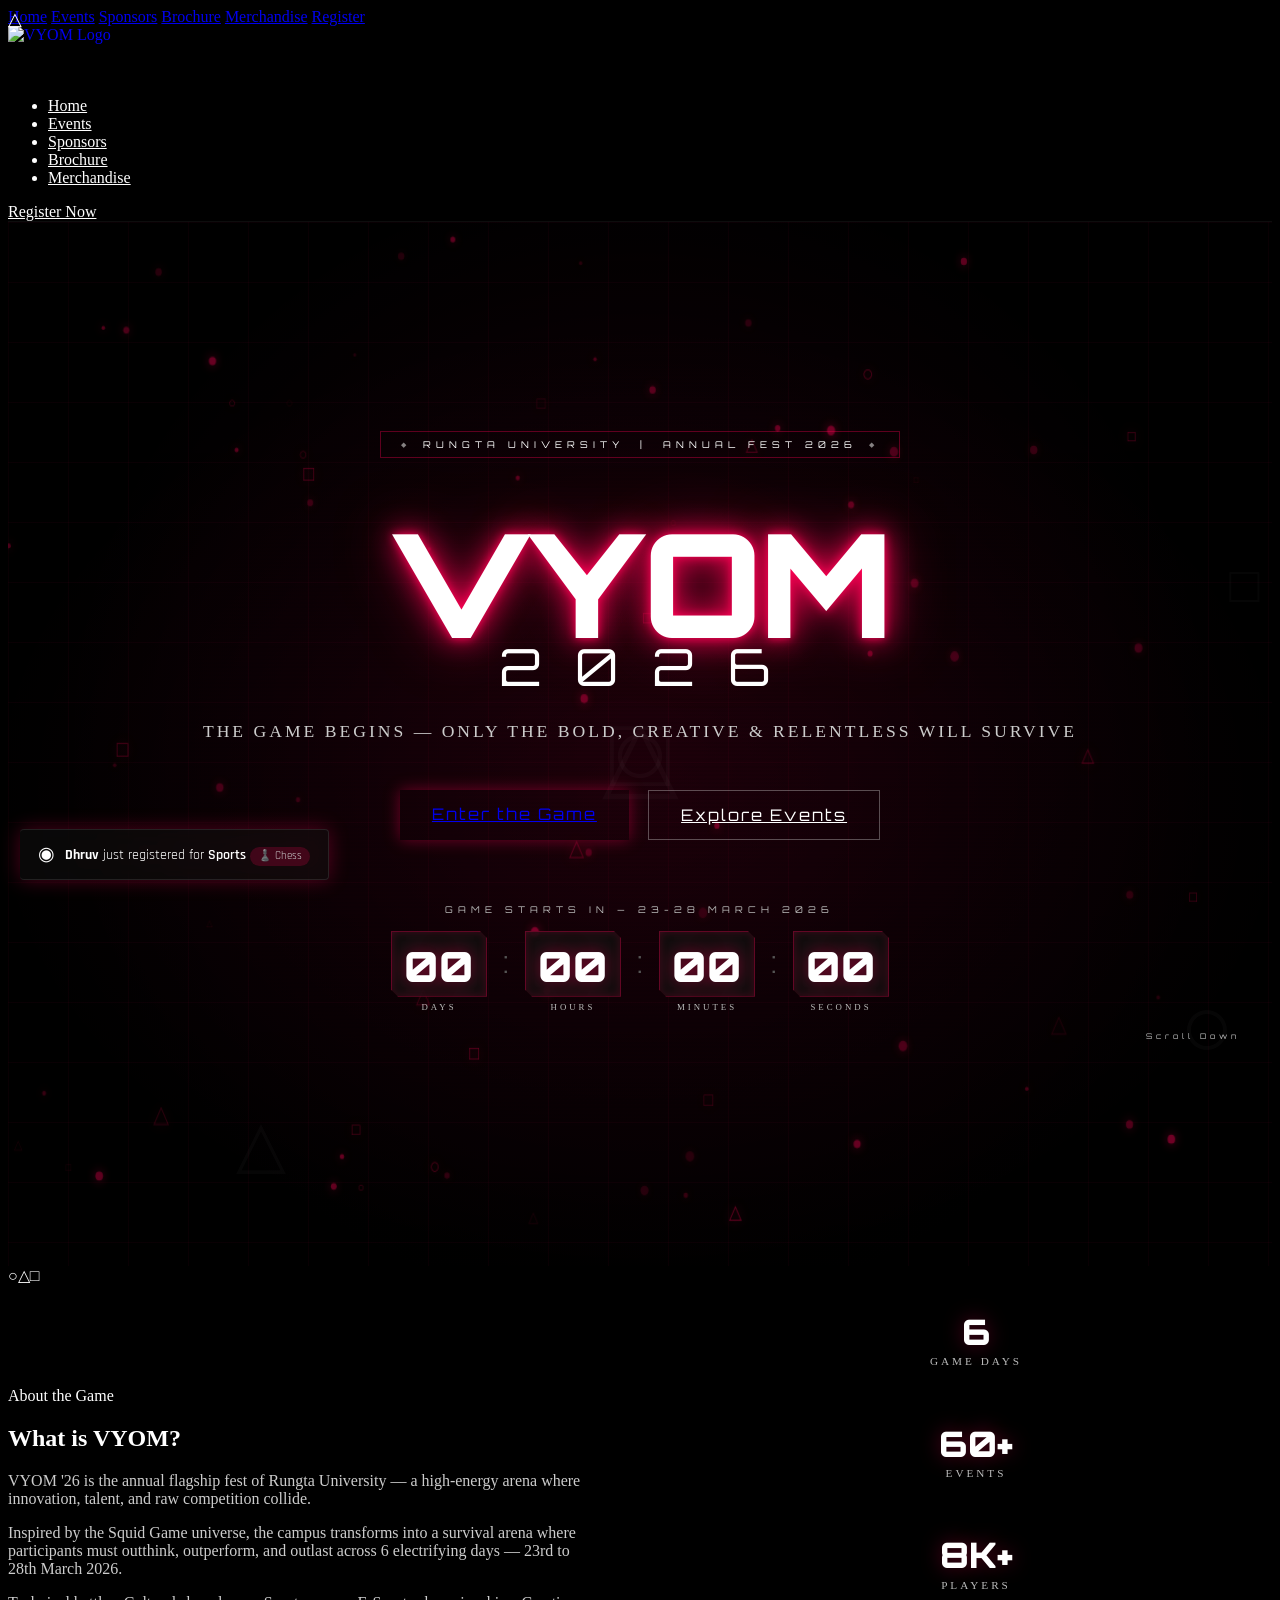
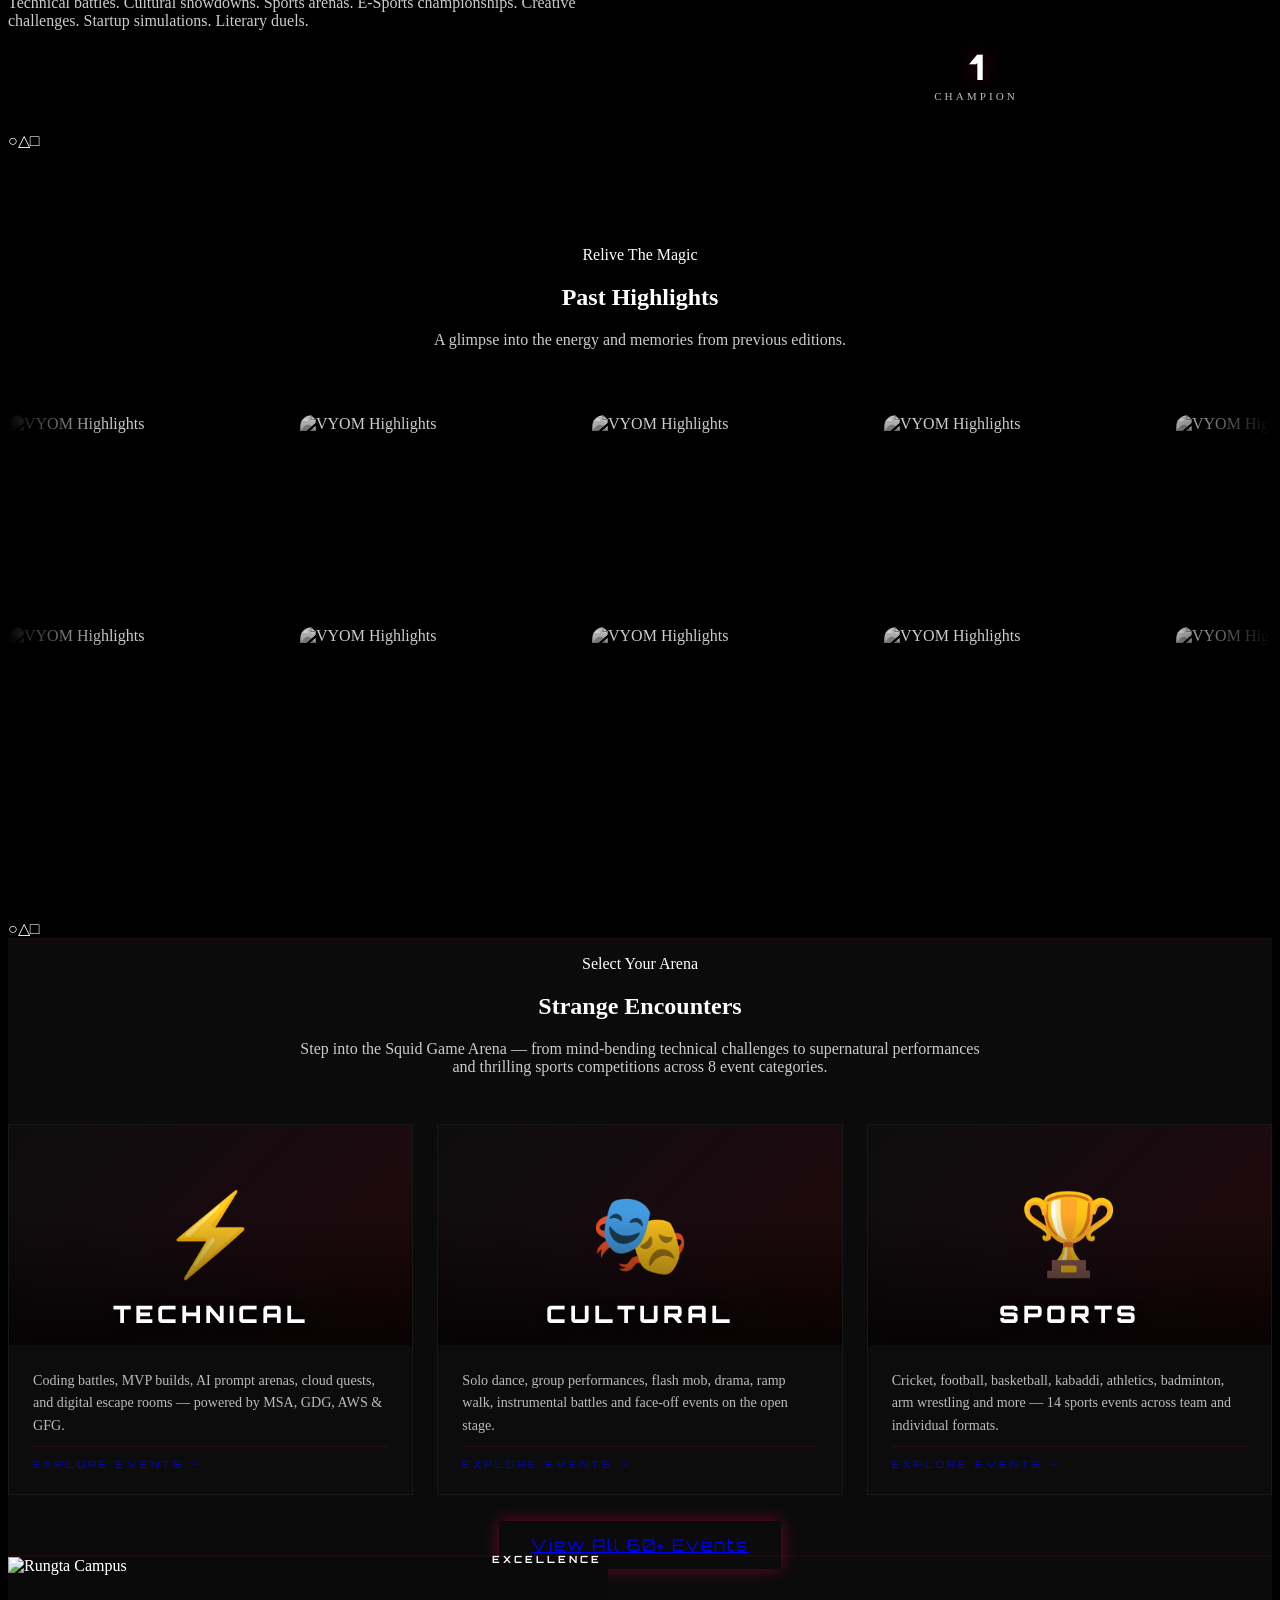
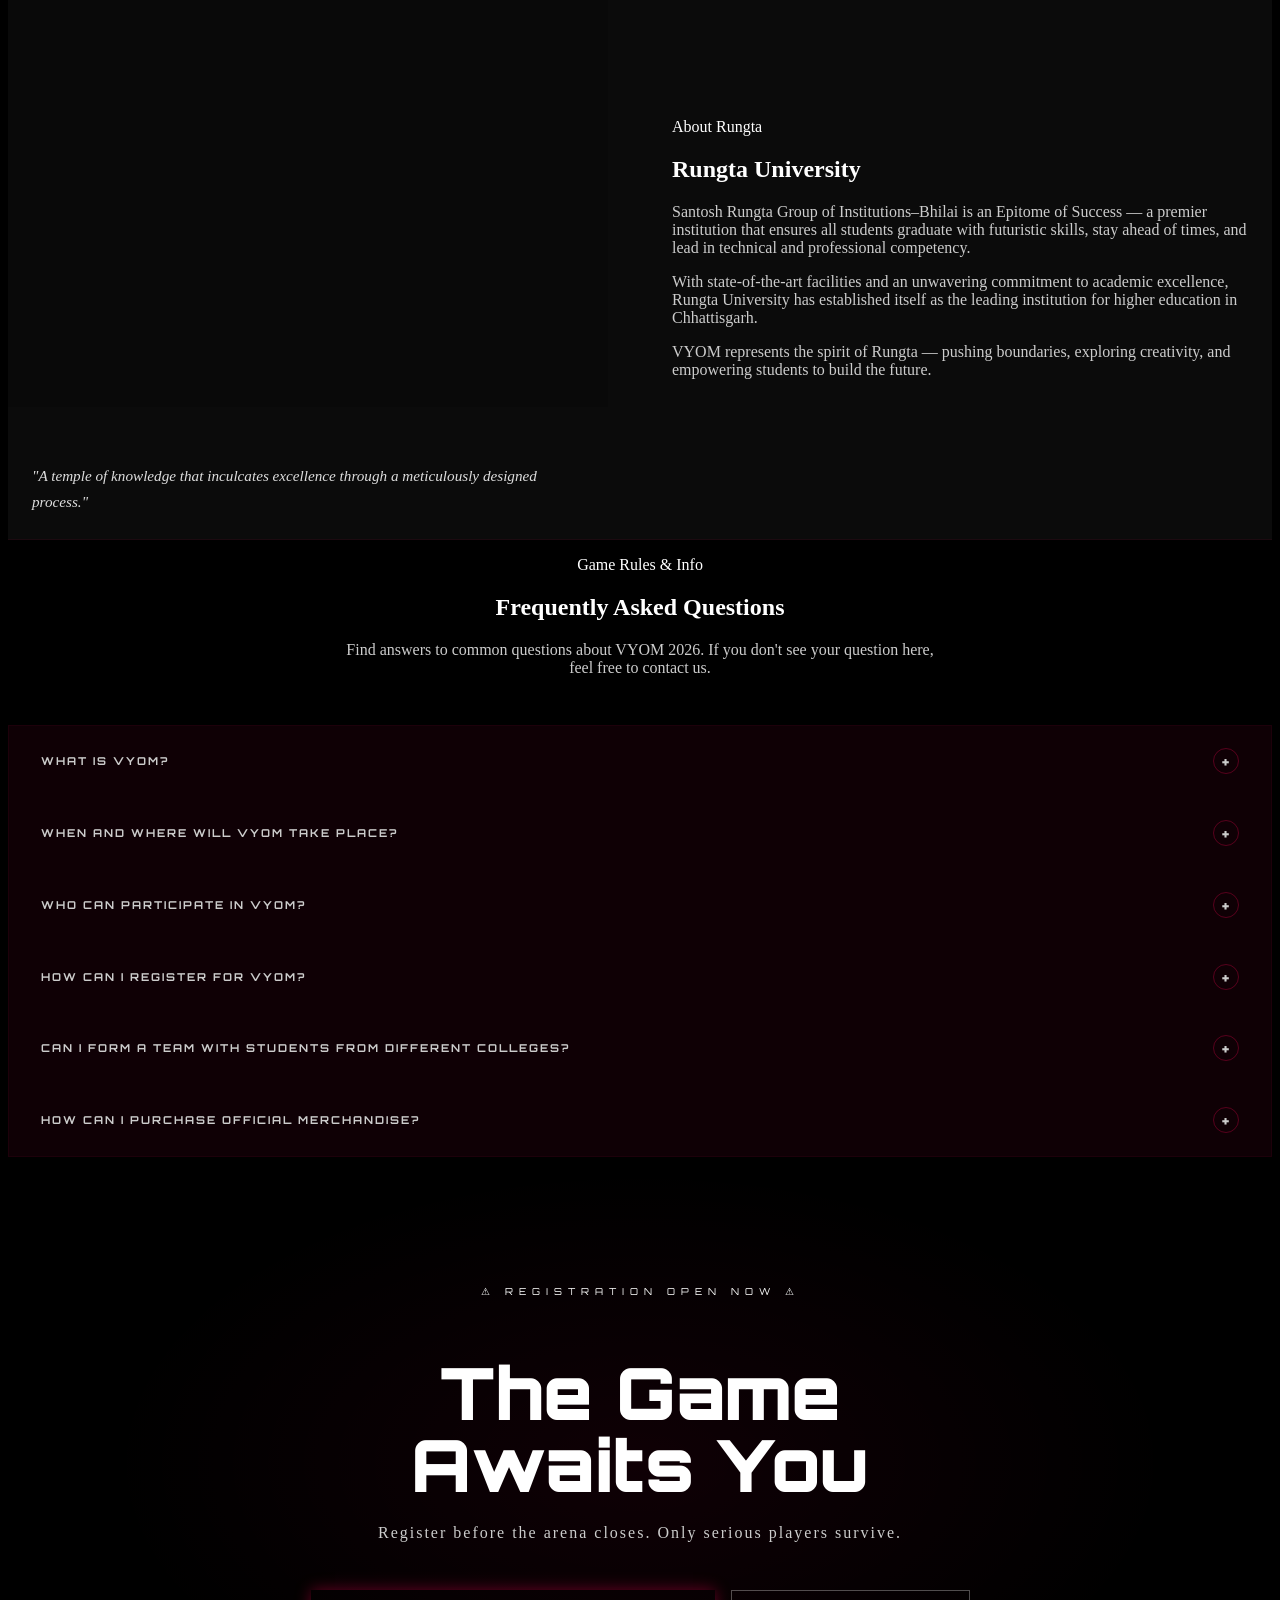
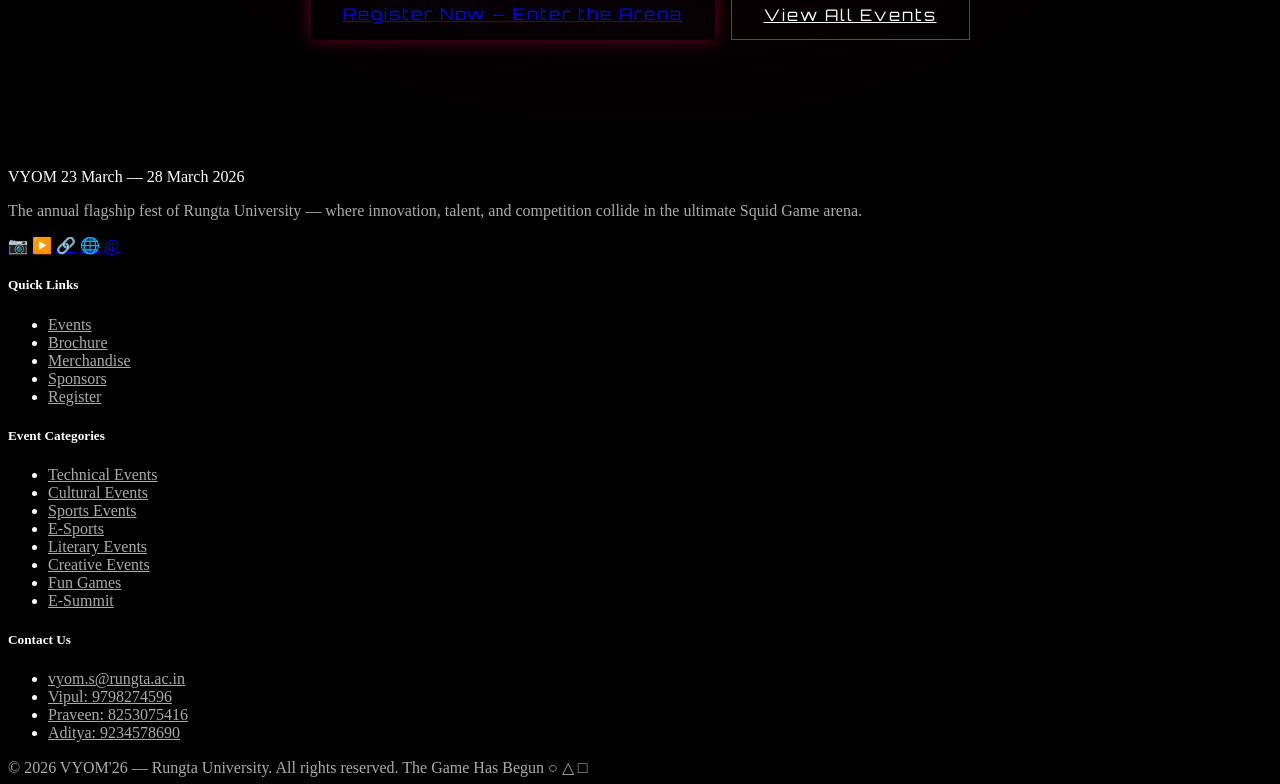
==== index.html @ a41220c7 "Create index.html" ====
<!DOCTYPE html>
<html lang="en">
<head>
<meta charset="UTF-8">
<meta name="viewport" content="width=device-width, initial-scale=1.0">
<title>VYOM 2026 — The Game Begins | Rungta University</title>
<link rel="icon" type="image/png" href="https://i.ibb.co/TD3bmT7h/Untitled-design.png">
<link rel="preconnect" href="https://fonts.googleapis.com">
<link href="https://fonts.googleapis.com/css2?family=Orbitron:wght@400;700;900&family=Rajdhani:wght@400;500;600;700&display=swap" rel="stylesheet">
<link rel="stylesheet" href="shared.css">
<style>
#preloader{position:fixed;top:0;left:0;width:100%;height:100%;background:#000;display:flex;align-items:center;justify-content:center;z-index:10000;transition:opacity 0.8s ease,visibility 0.8s ease;}
#preloader.hidden{opacity:0;visibility:hidden;}
.preloader-content{text-align:center;animation:preloaderPulse 2s ease-in-out infinite;}
.preloader-logo{max-width:300px;width:80%;height:auto;filter:drop-shadow(0 0 20px rgba(255,0,85,0.5));}
@keyframes preloaderPulse{0%,100%{transform:scale(1);opacity:0.9;}50%{transform:scale(1.05);opacity:1;}}

#hero{min-height:100vh;display:flex;flex-direction:column;align-items:center;justify-content:center;text-align:center;position:relative;overflow:hidden;padding:5rem 2rem 4rem;background-image:url('https://i.ibb.co/HLYb90TH/Untitled-design-12.jpg');background-size:cover;background-position:center;background-repeat:no-repeat;}
#hero::before{content:'';position:absolute;inset:0;background:linear-gradient(to bottom,rgba(0,0,0,0.4),rgba(0,0,0,0.85)),radial-gradient(circle at center,rgba(255,0,85,0.15),transparent 70%);z-index:0;}
#hero > *:not(.h-grid):not(.h-radial):not(.h-scan):not(.h-sym){position:relative;z-index:2;}
.h-grid,.h-radial,.h-scan,.h-sym{z-index:1;}
.h-grid{position:absolute;inset:0;background-image:linear-gradient(rgba(255,0,85,0.04) 1px,transparent 1px),linear-gradient(90deg,rgba(255,0,85,0.04) 1px,transparent 1px);background-size:60px 60px;}
.h-radial{position:absolute;inset:0;background:radial-gradient(ellipse 80% 70% at 50% 55%,rgba(255,0,85,0.07) 0%,transparent 65%);}
.h-scan{position:absolute;inset:0;background:repeating-linear-gradient(0deg,transparent,transparent 2px,rgba(0,0,0,0.07) 2px,rgba(0,0,0,0.07) 4px);pointer-events:none;}
.h-sym{position:absolute;font-size:100px;color:var(--pink);opacity:0.025;animation:floatS 10s ease-in-out infinite;}
.h-sym:nth-child(1){top:8%;left:3%;font-size:80px;animation-delay:0s}
.h-sym:nth-child(2){top:14%;right:5%;animation-delay:2s}
.h-sym:nth-child(3){top:50%;left:1%;font-size:55px;animation-delay:5s}
.h-sym:nth-child(4){bottom:18%;right:3%;font-size:90px;animation-delay:1.5s}
.h-sym:nth-child(5){bottom:8%;left:18%;font-size:65px;animation-delay:3.5s}
.h-sym:nth-child(6){top:32%;right:1%;font-size:50px;animation-delay:7s}
@keyframes floatS{0%,100%{transform:translateY(0) rotate(0deg)}33%{transform:translateY(-14px) rotate(3deg)}66%{transform:translateY(7px) rotate(-2deg)}}
.hero-content{position:relative;z-index:2;max-width:960px;}
.h-badge{display:inline-flex;align-items:center;gap:12px;border:1px solid rgba(255,0,85,0.35);color:var(--pink);font-family:'Orbitron',monospace;font-size:0.58rem;letter-spacing:5px;padding:7px 20px;margin-bottom:2.5rem;text-transform:uppercase;opacity:0;animation:fadeUp 0.7s 0.5s forwards;}
.h-badge::before,.h-badge::after{content:'◆';font-size:0.45rem;opacity:0.5}
.h-title{font-family:'Orbitron',monospace;line-height:0.9;margin-bottom:1rem;opacity:0;animation:fadeUp 0.7s 0.8s forwards;}
.h-title .t1{text-shadow:0 0 10px #ff0055,0 0 30px #ff0055,0 0 60px rgba(255,0,85,0.5);animation:glitch 6s infinite;}
@keyframes glitch{0%,100%{transform:translate(0)}20%{transform:translate(-2px,2px)}40%{transform:translate(2px,-2px)}60%{transform:translate(-1px,1px)}80%{transform:translate(1px,-1px)}}
.h-title .t1{display:block;font-size:clamp(4rem,13vw,9rem);font-weight:900;color:#fff;letter-spacing:-2px;}
.h-title .t2{display:block;font-size:clamp(1.5rem,4.5vw,3.2rem);font-weight:400;color:var(--pink);letter-spacing:10px;margin-top:-0.3rem;}
.h-sub{font-size:clamp(0.85rem,2vw,1.1rem);color:#ccc;letter-spacing:3px;text-transform:uppercase;margin:2rem 0 3rem;opacity:0;animation:fadeUp 0.7s 1.1s forwards;}
.h-btns{display:flex;gap:1.2rem;justify-content:center;flex-wrap:wrap;margin-bottom:4rem;opacity:0;animation:fadeUp 0.7s 1.4s forwards;}
@keyframes fadeUp{from{opacity:0;transform:translateY(28px)}to{opacity:1;transform:translateY(0)}}
.cd-wrap{opacity:0;animation:fadeUp 0.7s 1.7s forwards;}
.cd-label{font-family:'Orbitron',monospace;font-size:0.58rem;color:#aaa;letter-spacing:5px;text-transform:uppercase;margin-bottom:1rem;}
.countdown{display:flex;gap:1rem;justify-content:center;align-items:center;flex-wrap:wrap;}
.cd-unit{text-align:center;min-width:80px;}
.cd-box{background:rgba(15,15,15,0.9);border:1px solid rgba(255,0,85,0.35);box-shadow:inset 0 0 10px rgba(255,0,85,0.2),0 0 18px rgba(255,0,85,0.2);padding:14px 12px 8px;clip-path:polygon(0 0,calc(100% - 7px) 0,100% 7px,100% 100%,7px 100%,0 calc(100% - 7px));}
.cd-n{font-family:'Orbitron',monospace;font-size:2.6rem;font-weight:900;color:var(--pink);line-height:1;text-shadow:0 0 20px rgba(255,0,85,0.5);}
.cd-l{font-size:0.55rem;color:#aaa;letter-spacing:3px;text-transform:uppercase;margin-top:5px;display:block;}
.cd-sep{font-family:'Orbitron',monospace;font-size:1.8rem;color:#555;margin-bottom:18px;}
.hero-scroll{position:absolute;bottom:2rem;left:50%;transform:translateX(-50%);display:flex;flex-direction:column;align-items:center;gap:6px;opacity:0;animation:fadeIn 1s 2.2s forwards;z-index:2;}
.scroll-bar{width:2px;height:45px;background:linear-gradient(to bottom,var(--pink),transparent);animation:scrollMove 2s infinite;}
@keyframes scrollMove{0%{transform:translateY(0);opacity:0.3}50%{transform:translateY(10px);opacity:1}100%{transform:translateY(0);opacity:0.3}}
.scroll-txt{font-family:'Orbitron',monospace;font-size:0.48rem;color:#aaa;letter-spacing:4px;}
@keyframes fadeIn{from{opacity:0}to{opacity:1}}

.about-grid{display:grid;grid-template-columns:1fr 1fr;gap:5rem;align-items:center;}
@media(max-width:768px){.about-grid{grid-template-columns:1fr;gap:2.5rem;}}
.about-stats-col{display:flex;flex-direction:column;gap:1px;background:var(--border);border:1px solid var(--border);}
.stat-box{background:var(--card);padding:1.8rem;text-align:center;transition:background 0.3s;}
.stat-box:hover{background:var(--card2);}
.stat-n{font-family:'Orbitron',monospace;font-size:2.2rem;font-weight:900;color:var(--pink);text-shadow:0 0 20px rgba(255,0,85,0.35);display:block;line-height:1;}
.stat-l{font-size:0.7rem;color:#aaa;letter-spacing:3px;text-transform:uppercase;margin-top:6px;display:block;}

.highlights-section{padding:80px 0;overflow:hidden;}
.highlights-header{text-align:center;padding:0 5% 50px;}
.highlights-header .sec-eye{justify-content:center;}
.ph-track-wrap{width:100%;overflow:hidden;position:relative;margin-bottom:12px;}
.ph-track-wrap::before,.ph-track-wrap::after{content:'';position:absolute;top:0;bottom:0;width:100px;z-index:2;pointer-events:none;}
.ph-track-wrap::before{left:0;background:linear-gradient(to right,#000,transparent);}
.ph-track-wrap::after{right:0;background:linear-gradient(to left,#000,transparent);}
.ph-track{display:flex;gap:12px;width:max-content;}
.ph-track.row1{animation:phScrollLeft 180s linear infinite;}
.ph-track.row2{animation:phScrollRight 200s linear infinite;}
.ph-track-wrap:hover .ph-track{animation-play-state:paused;}
@keyframes phScrollLeft{0%{transform:translateX(0)}100%{transform:translateX(-50%)}}
@keyframes phScrollRight{0%{transform:translateX(-50%)}100%{transform:translateX(0)}}
.ph-item{flex-shrink:0;width:280px;height:200px;overflow:hidden;position:relative;border-radius:12px;}
.ph-item img{width:100%;height:100%;object-fit:cover;display:block;filter:grayscale(100%) brightness(0.8);transition:filter 0.5s ease,transform 0.5s ease;}
.ph-item:hover img{filter:grayscale(0%) brightness(1.05) saturate(1.2);transform:scale(1.04);}
.ph-item::after{content:'';position:absolute;inset:0;border:2px solid transparent;border-radius:12px;transition:border-color 0.4s;pointer-events:none;}
.ph-item:hover::after{border-color:rgba(255,0,85,0.6);}
@media(max-width:768px){.ph-item{width:200px;height:145px;}}

.events-bg{background:#0b0b0b;border-top:1px solid rgba(255,0,85,0.07);border-bottom:1px solid rgba(255,0,85,0.07);}

.rungta-grid{display:grid;grid-template-columns:1fr 1fr;gap:4rem;align-items:center;}
.rungta-img-wrap{position:relative;}
.rungta-img{width:100%;aspect-ratio:4/3;object-fit:cover;border:1px solid var(--border);display:block;filter:grayscale(20%) contrast(1.1);transition:transform 0.3s ease,box-shadow 0.3s ease,filter 0.3s ease;}
.rungta-img:hover{transform:scale(1.02);box-shadow:0 0 25px rgba(255,0,85,0.6);filter:brightness(1.1) grayscale(0%) contrast(1.2);}
.rungta-badge{position:absolute;top:-12px;right:-12px;background:var(--pink);color:#fff;font-family:'Orbitron',monospace;font-size:0.62rem;font-weight:700;letter-spacing:3px;padding:8px 18px;text-transform:uppercase;}
.rungta-quote{background:var(--card);border-left:3px solid var(--pink);padding:1.5rem;margin-top:2rem;font-size:0.95rem;color:#ccc;line-height:1.7;font-style:italic;}

.faq-list{display:flex;flex-direction:column;gap:1px;background:rgba(255,0,85,0.06);border:1px solid rgba(255,0,85,0.06);margin-top:3rem;}
.faq-item{background:var(--card);}
.faq-q{display:flex;align-items:center;justify-content:space-between;padding:1.4rem 2rem;cursor:pointer;transition:background 0.2s;font-family:'Orbitron',monospace;font-size:0.68rem;font-weight:700;color:#ccc;letter-spacing:2px;text-transform:uppercase;gap:1rem;}
.faq-q:hover,.faq-q.open{background:var(--card2);color:#fff;}
.faq-ic{width:24px;height:24px;border:1px solid rgba(255,0,85,0.3);border-radius:50%;display:flex;align-items:center;justify-content:center;color:var(--pink);font-size:1rem;flex-shrink:0;transition:all 0.3s;}
.faq-q.open .faq-ic{background:var(--pink);color:#fff;border-color:var(--pink);transform:rotate(45deg);}
.faq-a{max-height:0;overflow:hidden;padding:0 2rem;font-size:0.92rem;color:#aaa;line-height:1.75;transition:max-height 0.4s ease,padding 0.4s ease;}
.faq-a.open{max-height:300px;padding:0 2rem 1.5rem;}

.final-cta-sec{text-align:center;padding:8rem 2rem;position:relative;overflow:hidden;}
.final-cta-bg{position:absolute;inset:0;background:radial-gradient(ellipse 70% 80% at 50% 50%,rgba(255,0,85,0.06) 0%,transparent 60%);}
.fc-content{position:relative;z-index:1;max-width:680px;margin:0 auto;}
.fc-alarm{font-family:'Orbitron',monospace;font-size:0.6rem;color:var(--pink);letter-spacing:6px;text-transform:uppercase;margin-bottom:2rem;animation:alarmBlink 2s ease-in-out infinite;}
@keyframes alarmBlink{0%,100%{opacity:0.4}50%{opacity:1}}
.fc-title{font-family:'Orbitron',monospace;font-size:clamp(2.5rem,6vw,4.5rem);font-weight:900;color:#fff;line-height:1;margin-bottom:1.5rem;}
.fc-title span{color:var(--pink);display:block;}
.fc-sub{font-size:1rem;color:#aaa;margin-bottom:3rem;letter-spacing:2px;}
.fc-btns{display:flex;gap:1rem;justify-content:center;flex-wrap:wrap;}

@media(max-width:768px){.about-grid,.rungta-grid{grid-template-columns:1fr;gap:2.5rem}}

.nav-logo{display:flex;align-items:center;text-decoration:none;}
.nav-logo-img{height:55px;width:auto;max-width:200px;object-fit:contain;}
@media(max-width:768px){.nav-logo-img{height:45px;max-width:160px;}}
.nav-logo-sym,.nav-logo-text,.nav-logo-year{display:none;}
#navbar{background:rgba(0,0,0,0.3)!important;backdrop-filter:blur(15px) saturate(180%);-webkit-backdrop-filter:blur(15px) saturate(180%);border-bottom:1px solid rgba(255,255,255,0.05);transition:all 0.3s ease;}
#navbar.scrolled{background:rgba(0,0,0,0.5)!important;backdrop-filter:blur(15px) saturate(180%);-webkit-backdrop-filter:blur(15px) saturate(180%);}
#navbar .nav-links a,#navbar .nav-cta{color:#fff;}
#navbar .nav-links a:hover,#navbar .nav-cta:hover{color:var(--pink);}
#navbar .hamburger span{background:#fff;}
.nav-logo-img{filter:drop-shadow(0 2px 4px rgba(0,0,0,0.5));}

.reveal{opacity:0;transform:translateY(30px);transition:opacity 0.7s cubic-bezier(0.25,0.46,0.45,0.94),transform 0.7s cubic-bezier(0.25,0.46,0.45,0.94);}
.reveal.visible{opacity:1;transform:translateY(0);}

body{background-color:#000;color:#fff;animation:pageFade 1s ease;}
@keyframes pageFade{from{opacity:0;transform:scale(1.02);}to{opacity:1;transform:scale(1);}}
.sec-desc{color:#ccc!important;}
.sec-desc strong,.sec-desc b{color:#fff;}
.aci-desc{color:#bbb!important;}
.faq-a{color:#bbb!important;}
.fc-sub{color:#ccc!important;}
.cd-label,.scroll-txt,.stat-l,.cd-l{color:#bbb!important;}
.rungta-quote{color:#ddd!important;}
.footer-about,.footer-col ul li a,.footer-copy,.footer-sym{color:#aaa!important;}
.footer-col ul li a:hover{color:var(--pink)!important;}

#reg-notification{position:fixed;bottom:20px;left:20px;background:rgba(20,20,20,0.4);backdrop-filter:blur(12px) saturate(180%);-webkit-backdrop-filter:blur(12px) saturate(180%);border-left:4px solid var(--pink);border-radius:4px;padding:12px 18px;box-shadow:0 0 20px rgba(255,0,85,0.3);z-index:9999;font-family:'Rajdhani',sans-serif;color:#fff;max-width:280px;transition:transform 0.3s ease,opacity 0.3s ease;border:1px solid rgba(255,255,255,0.1);border-left:4px solid var(--pink);pointer-events:none;}
.notif-content{display:flex;align-items:center;gap:10px;}
.notif-icon{color:var(--pink);font-size:1.2rem;animation:pulse 2s infinite;}
.notif-text{font-size:0.85rem;line-height:1.4;}
.notif-name{font-weight:700;color:var(--pink);}
.notif-event{font-weight:600;color:#fff;}
.notif-arena{display:inline-block;background:rgba(255,0,85,0.2);padding:2px 8px;border-radius:20px;font-size:0.7rem;margin-top:4px;color:#ccc;}
@keyframes pulse{0%,100%{opacity:0.8;}50%{opacity:1;text-shadow:0 0 8px var(--pink);}}
@media(max-width:600px){#reg-notification{max-width:220px;font-size:0.75rem;bottom:10px;left:10px;}}

.arena-grid-3{display:grid;grid-template-columns:repeat(3,1fr);gap:1.5rem;margin-top:3rem;}
@media(max-width:700px){.arena-grid-3{grid-template-columns:1fr;}}
.arena-card-img{display:flex;flex-direction:column;background:#0c0c0c;border:1px solid rgba(255,255,255,0.05);overflow:hidden;text-decoration:none;cursor:pointer;transition:transform 0.25s,border-color 0.25s,box-shadow 0.25s;}
.arena-card-img:hover{transform:translateY(-5px);border-color:rgba(255,0,85,0.35);box-shadow:0 0 20px rgba(255,0,85,0.3),0 0 50px rgba(255,0,85,0.15);}
.aci-photo{position:relative;height:220px;overflow:hidden;background:#111;}
.aci-photo img{width:100%;height:100%;object-fit:cover;display:block;transition:transform 0.4s,filter 0.3s,box-shadow 0.3s;}
.arena-card-img:hover .aci-photo img{transform:scale(1.06);filter:brightness(1) saturate(1.2);}
.aci-photo::after{content:'';position:absolute;inset:0;background:linear-gradient(to bottom,transparent 40%,rgba(0,0,0,0.75) 100%);pointer-events:none;}
.aci-photo-title{position:absolute;bottom:0;left:0;right:0;z-index:2;text-align:center;padding:1rem;font-family:'Orbitron',monospace;font-size:clamp(1rem,2.5vw,1.5rem);font-weight:900;color:#fff;letter-spacing:4px;text-transform:uppercase;text-shadow:0 2px 10px rgba(0,0,0,0.8);}
.aci-fallback{width:100%;height:100%;display:flex;align-items:center;justify-content:center;font-size:5rem;background:linear-gradient(135deg,#0d0d0d,#1a0a0f 60%,#200808);}
.aci-body{padding:1.5rem;flex:1;display:flex;flex-direction:column;gap:10px;}
.aci-desc{font-size:0.88rem;color:#aaa;line-height:1.6;flex:1;}
.aci-cta{font-family:'Orbitron',monospace;font-size:0.62rem;color:var(--pink);letter-spacing:3px;text-transform:uppercase;display:flex;align-items:center;gap:8px;padding-top:10px;border-top:1px solid rgba(255,0,85,0.12);transition:gap 0.2s;}
.aci-cta::after{content:'→';}
.arena-card-img:hover .aci-cta{gap:14px;}

.btn-pink{background:var(--pink);border:none;padding:14px 32px;font-family:'Orbitron',monospace;letter-spacing:2px;transition:all .3s ease;box-shadow:0 0 15px rgba(255,0,85,0.4);}
.btn-pink:hover{transform:scale(1.06);box-shadow:0 0 12px #ff0055,0 0 32px #ff0055,0 0 60px rgba(255,0,85,0.6);}
.btn-ghost{border:1px solid rgba(255,255,255,0.3);padding:14px 32px;font-family:'Orbitron',monospace;letter-spacing:2px;transition:all .3s ease;background:transparent;color:#fff;}
.btn-ghost:hover{background:rgba(255,0,85,0.15);border-color:var(--pink);box-shadow:0 0 20px rgba(255,0,85,0.4);}

#cursor{position:fixed;pointer-events:none;font-size:18px;color:var(--pink);text-shadow:0 0 10px var(--pink);z-index:9999;}
</style>
</head>
<body>

<div id="preloader">
  <div class="preloader-content">
    <img src="https://i.ibb.co/TD3bmT7h/Untitled-design.png" alt="VYOM Logo" class="preloader-logo">
  </div>
</div>

<div id="cursor">○</div>

<div id="mobile-menu">
  <a href="index.html" class="active">Home</a>
  <a href="events.html">Events</a>
  <a href="sponsors.html">Sponsors</a>
  <a href="brochure.html">Brochure</a>
  <a href="https://rungta.campusmall.in/" target="_blank" rel="noopener">Merchandise</a>
  <a href="events.html">Register</a>
</div>

<nav id="navbar">
  <a href="index.html" class="nav-logo">
    <img src="https://i.ibb.co/TD3bmT7h/Untitled-design.png" alt="VYOM Logo" class="nav-logo-img">
  </a>
  <ul class="nav-links">
    <li><a href="index.html" class="active">Home</a></li>
    <li><a href="events.html">Events</a></li>
    <li><a href="sponsors.html">Sponsors</a></li>
    <li><a href="brochure.html">Brochure</a></li>
    <li><a href="https://rungta.campusmall.in/" target="_blank" rel="noopener">Merchandise</a></li>
  </ul>
  <div style="display:flex;align-items:center;gap:1rem;">
    <a href="events.html" class="nav-cta">Register Now</a>
    <div class="hamburger" onclick="toggleNav()"><span></span><span></span><span></span></div>
  </div>
</nav>

<section id="hero">
  <div class="h-grid"></div>
  <div class="h-radial"></div>
  <div class="h-scan"></div>
  <div class="h-sym">○</div><div class="h-sym">△</div><div class="h-sym">□</div>
  <div class="h-sym">○</div><div class="h-sym">△</div><div class="h-sym">□</div>
  <canvas id="particle-canvas" style="position:absolute;top:0;left:0;width:100%;height:100%;z-index:1;pointer-events:none;"></canvas>
  <div class="hero-content">
    <div class="h-badge">Rungta University &nbsp;|&nbsp; Annual Fest 2026</div>
    <h1 class="h-title">
      <span class="t1">VYOM</span>
      <span class="t2">2 0 2 6</span>
    </h1>
    <p class="h-sub">The Game Begins — Only the bold, creative &amp; relentless will survive</p>
    <div class="h-btns">
      <a href="events.html" class="btn-pink">Enter the Game</a>
      <a href="events.html" class="btn-ghost">Explore Events</a>
    </div>
    <div class="cd-wrap">
      <p class="cd-label">Game Starts In — 23-28 March 2026</p>
      <div class="countdown">
        <div class="cd-unit"><div class="cd-box"><span class="cd-n" id="cd-d">--</span></div><span class="cd-l">Days</span></div>
        <div class="cd-sep">:</div>
        <div class="cd-unit"><div class="cd-box"><span class="cd-n" id="cd-h">--</span></div><span class="cd-l">Hours</span></div>
        <div class="cd-sep">:</div>
        <div class="cd-unit"><div class="cd-box"><span class="cd-n" id="cd-m">--</span></div><span class="cd-l">Minutes</span></div>
        <div class="cd-sep">:</div>
        <div class="cd-unit"><div class="cd-box"><span class="cd-n" id="cd-s">--</span></div><span class="cd-l">Seconds</span></div>
      </div>
    </div>
  </div>
  <div class="hero-scroll"><div class="scroll-bar"></div><span class="scroll-txt">Scroll Down</span></div>
</section>

<div class="sym-divider"><div class="sym-divider-line"></div><div class="sym-divider-icons"><span>○</span><span>△</span><span>□</span></div><div class="sym-divider-line"></div></div>

<section>
  <div class="wrap">
    <div class="about-grid">
      <div class="reveal">
        <p class="sec-eye">About the Game</p>
        <h2 class="sec-title">What is <span class="accent">VYOM?</span></h2>
        <p class="sec-desc">VYOM '26 is the annual flagship fest of Rungta University — a high-energy arena where innovation, talent, and raw competition collide.</p>
        <p class="sec-desc" style="margin-top:1rem;">Inspired by the Squid Game universe, the campus transforms into a survival arena where participants must outthink, outperform, and outlast across 6 electrifying days — 23rd to 28th March 2026.</p>
        <p class="sec-desc" style="margin-top:1rem;">Technical battles. Cultural showdowns. Sports arenas. E-Sports championships. Creative challenges. Startup simulations. Literary duels.</p>
      </div>
      <div class="reveal about-stats-col">
        <div class="stat-box"><span class="stat-n">6</span><span class="stat-l">Game Days</span></div>
        <div class="stat-box"><span class="stat-n">60+</span><span class="stat-l">Events</span></div>
        <div class="stat-box"><span class="stat-n">8K+</span><span class="stat-l">Players</span></div>
        <div class="stat-box"><span class="stat-n">1</span><span class="stat-l">Champion</span></div>
      </div>
    </div>
  </div>
</section>

<div class="sym-divider"><div class="sym-divider-line"></div><div class="sym-divider-icons"><span>○</span><span>△</span><span>□</span></div><div class="sym-divider-line"></div></div>

<section class="highlights-section">
  <div class="highlights-header reveal">
    <p class="sec-eye">Relive The Magic</p>
    <h2 class="sec-title">Past <span class="accent">Highlights</span></h2>
    <p class="sec-desc">A glimpse into the energy and memories from previous editions.</p>
  </div>
  <div class="ph-track-wrap" id="past-highlights-row1"></div>
  <div class="ph-track-wrap" id="past-highlights-row2"></div>
</section>

<div class="sym-divider"><div class="sym-divider-line"></div><div class="sym-divider-icons"><span>○</span><span>△</span><span>□</span></div><div class="sym-divider-line"></div></div>

<section class="events-bg">
  <div class="wrap">
    <div class="reveal" style="text-align:center;">
      <p class="sec-eye" style="justify-content:center;display:flex;">Select Your Arena</p>
      <h2 class="sec-title" style="text-align:center;">Strange <span class="accent">Encounters</span></h2>
      <p class="sec-desc" style="max-width:680px;margin:0 auto;">Step into the Squid Game Arena — from mind-bending technical challenges to supernatural performances and thrilling sports competitions across 8 event categories.</p>
    </div>

    <div class="arena-grid-3 reveal">
      <a href="events.html?cat=technical" class="arena-card-img">
        <div class="aci-photo">
          <img src="https://i.ibb.co/Qvf8RbGZ/3.jpg" alt="Technical" loading="lazy" onerror="this.style.display='none';this.nextElementSibling.style.display='flex'">
          <div class="aci-fallback" style="display:none">⚡</div>
          <div class="aci-photo-title">Technical</div>
        </div>
        <div class="aci-body">
          <div class="aci-desc">Coding battles, MVP builds, AI prompt arenas, cloud quests, and digital escape rooms — powered by MSA, GDG, AWS & GFG.</div>
          <div class="aci-cta">Explore Events</div>
        </div>
      </a>

      <a href="events.html?cat=cultural" class="arena-card-img">
        <div class="aci-photo">
          <img src="https://i.ibb.co/C3Xxrj8X/5.jpg" alt="Cultural" loading="lazy" onerror="this.style.display='none';this.nextElementSibling.style.display='flex'">
          <div class="aci-fallback" style="display:none">🎭</div>
          <div class="aci-photo-title">Cultural</div>
        </div>
        <div class="aci-body">
          <div class="aci-desc">Solo dance, group performances, flash mob, drama, ramp walk, instrumental battles and face-off events on the open stage.</div>
          <div class="aci-cta">Explore Events</div>
        </div>
      </a>

      <a href="events.html?cat=sports" class="arena-card-img">
        <div class="aci-photo">
          <img src="https://i.ibb.co/Kz6Nv47C/4.jpg" alt="Sports" loading="lazy" onerror="this.style.display='none';this.nextElementSibling.style.display='flex'">
          <div class="aci-fallback" style="display:none">🏆</div>
          <div class="aci-photo-title">Sports</div>
        </div>
        <div class="aci-body">
          <div class="aci-desc">Cricket, football, basketball, kabaddi, athletics, badminton, arm wrestling and more — 14 sports events across team and individual formats.</div>
          <div class="aci-cta">Explore Events</div>
        </div>
      </a>
    </div>

    <div style="text-align:center;margin-top:2.5rem;" class="reveal">
      <a href="events.html" class="btn-pink">View All 60+ Events</a>
    </div>
  </div>
</section>

<section class="events-bg">
  <div class="wrap">
    <div class="rungta-grid">
      <div class="rungta-img-wrap reveal">
        <img src="https://i.ibb.co/vx97T1ZB/White-Modern-Mothers-Day-Presentation-43.jpg" onerror="this.style.background='#141414';this.style.minHeight='280px';this.removeAttribute('onerror')" alt="Rungta Campus" class="rungta-img">
        <div class="rungta-badge">Excellence</div>
        <div class="rungta-quote">"A temple of knowledge that inculcates excellence through a meticulously designed process."</div>
      </div>
      <div class="reveal">
        <p class="sec-eye">About Rungta</p>
        <h2 class="sec-title">Rungta <span class="accent">University</span></h2>
        <p class="sec-desc">Santosh Rungta Group of Institutions–Bhilai is an Epitome of Success — a premier institution that ensures all students graduate with futuristic skills, stay ahead of times, and lead in technical and professional competency.</p>
        <p class="sec-desc" style="margin-top:1rem;">With state-of-the-art facilities and an unwavering commitment to academic excellence, Rungta University has established itself as the leading institution for higher education in Chhattisgarh.</p>
        <p class="sec-desc" style="margin-top:1rem;">VYOM represents the spirit of Rungta — pushing boundaries, exploring creativity, and empowering students to build the future.</p>
      </div>
    </div>
  </div>
</section>

<section>
  <div class="wrap">
    <div class="reveal" style="text-align:center;">
      <p class="sec-eye" style="justify-content:center;display:flex;">Game Rules &amp; Info</p>
      <h2 class="sec-title" style="text-align:center;">Frequently Asked <span class="accent">Questions</span></h2>
      <p class="sec-desc" style="max-width:600px;margin:0 auto;">Find answers to common questions about VYOM 2026. If you don't see your question here, feel free to contact us.</p>
    </div>
    <div class="faq-list reveal">
      <div class="faq-item">
        <div class="faq-q" onclick="toggleFaq(this)">What is VYOM?<div class="faq-ic">+</div></div>
        <div class="faq-a">VYOM 2026 is the annual flagship fest of Rungta University, Bhilai. Themed around the Squid Game universe, it features 6 days of technical, cultural, sports, e-sports, fun, creative, entrepreneurship and literary events from March 23 to 28, 2026.</div>
      </div>
      <div class="faq-item">
        <div class="faq-q" onclick="toggleFaq(this)">When and where will VYOM take place?<div class="faq-ic">+</div></div>
        <div class="faq-a">VYOM 2026 runs from 23rd to 28th March 2026 at the Rungta University campus, Bhilai, Chhattisgarh. Different events are spread across multiple venues on campus.</div>
      </div>
      <div class="faq-item">
        <div class="faq-q" onclick="toggleFaq(this)">Who can participate in VYOM?<div class="faq-ic">+</div></div>
        <div class="faq-a">VYOM is open to all students of Rungta Institutions. Students from partner colleges may also participate in select open events. Check individual event pages for eligibility details.</div>
      </div>
      <div class="faq-item">
        <div class="faq-q" onclick="toggleFaq(this)">How can I register for VYOM?<div class="faq-ic">+</div></div>
        <div class="faq-a">Click the Register Now button on this page or visit the Events page. Select your event, fill in your details, and you'll receive confirmation upon successful registration.</div>
      </div>
      <div class="faq-item">
        <div class="faq-q" onclick="toggleFaq(this)">Can I form a team with students from different colleges?<div class="faq-ic">+</div></div>
        <div class="faq-a">For most team events, all members should be from the same institution. Some events allow cross-college teams — refer to the individual event rules in the brochure for specific details.</div>
      </div>
      <div class="faq-item">
        <div class="faq-q" onclick="toggleFaq(this)">How can I purchase official merchandise?<div class="faq-ic">+</div></div>
        <div class="faq-a">Official VYOM 2026 merchandise is available on-site during the fest at the merchandise counter, and via the Merchandise page on this website. Limited quantities available.</div>
      </div>
    </div>
  </div>
</section>

<section class="final-cta-sec">
  <div class="final-cta-bg"></div>
  <div class="fc-content reveal">
    <div class="fc-alarm">⚠ Registration Open Now ⚠</div>
    <h2 class="fc-title">The Game <span>Awaits You</span></h2>
    <p class="fc-sub">Register before the arena closes. Only serious players survive.</p>
    <div class="fc-btns">
      <a href="events.html" class="btn-pink">Register Now — Enter the Arena</a>
      <a href="events.html" class="btn-ghost">View All Events</a>
    </div>
  </div>
</section>

<footer>
  <div class="footer-grid">
    <div>
      <span class="footer-logo-text">VYOM</span>
      <span class="footer-year">23 March — 28 March 2026</span>
      <p class="footer-about">The annual flagship fest of Rungta University — where innovation, talent, and competition collide in the ultimate Squid Game arena.</p>
      <div class="footer-social">
        <a class="soc-btn" href="https://instagram.com/vyom.rungta" target="_blank" rel="noopener" title="Instagram">📷</a>
        <a class="soc-btn" href="https://youtube.com/@vyomrungta" target="_blank" rel="noopener" title="YouTube">▶️</a>
        <a class="soc-btn" href="https://linkedin.com/company/vyom-rungta" target="_blank" rel="noopener" title="LinkedIn">🔗</a>
        <a class="soc-btn" href="https://rungta.ac.in" target="_blank" rel="noopener" title="Official Website">🌐</a>
        <a class="soc-btn" href="mailto:vyom.s@rungta.ac.in" title="Email">@</a>
      </div>
    </div>
    <div class="footer-col">
      <h5>Quick Links</h5>
      <ul>
        <li><a href="events.html">Events</a></li>
        <li><a href="brochure.html">Brochure</a></li>
        <li><a href="https://rungta.campusmall.in/" target="_blank" rel="noopener">Merchandise</a></li>
        <li><a href="sponsors.html">Sponsors</a></li>
        <li><a href="events.html">Register</a></li>
      </ul>
    </div>
    <div class="footer-col">
      <h5>Event Categories</h5>
      <ul>
        <li><a href="events.html?cat=technical">Technical Events</a></li>
        <li><a href="events.html?cat=cultural">Cultural Events</a></li>
        <li><a href="events.html?cat=sports">Sports Events</a></li>
        <li><a href="events.html?cat=esports">E-Sports</a></li>
        <li><a href="events.html?cat=literary">Literary Events</a></li>
        <li><a href="events.html?cat=creative">Creative Events</a></li>
        <li><a href="events.html?cat=fun">Fun Games</a></li>
        <li><a href="events.html?cat=entrepreneurship">E-Summit</a></li>
      </ul>
    </div>
    <div class="footer-col">
      <h5>Contact Us</h5>
      <ul>
        <li><a href="mailto:vyom.s@rungta.ac.in">vyom.s@rungta.ac.in</a></li>
        <li><a href="tel:9798274596">Vipul: 9798274596</a></li>
        <li><a href="tel:8253075416">Praveen: 8253075416</a></li>
        <li><a href="tel:9234578690">Aditya: 9234578690</a></li>
      </ul>
    </div>
  </div>
  <div class="footer-bottom">
    <span class="footer-copy">© 2026 VYOM'26 — Rungta University. All rights reserved.</span>
    <span class="footer-sym">The Game Has Begun ○ △ □</span>
  </div>
</footer>

<div id="reg-notification">
  <div class="notif-content">
    <div class="notif-icon">◉</div>
    <div class="notif-text">
      <span class="notif-name" id="notif-name">Rahul</span> just registered for <span class="notif-event" id="notif-event">Technical Arena</span>
      <div class="notif-arena" id="notif-arena">⚡ Hackathon</div>
    </div>
  </div>
</div>

<script>
window.addEventListener('load',function(){
  setTimeout(function(){document.getElementById('preloader').classList.add('hidden');},2000);
});

const cursor=document.getElementById('cursor');
const syms=['○','△','□'];let si=0;
document.addEventListener('mousemove',e=>{cursor.style.left=e.clientX+'px';cursor.style.top=e.clientY+'px';});
setInterval(()=>{si=(si+1)%3;cursor.textContent=syms[si];},2000);
window.addEventListener('scroll',()=>document.getElementById('navbar').classList.toggle('scrolled',scrollY>80));
function toggleNav(){document.getElementById('mobile-menu').classList.toggle('open');}

function updateCD(){
  const d=new Date('2026-03-23T09:00:00')-new Date();
  if(d<=0){['d','h','m','s'].forEach(k=>document.getElementById('cd-'+k).textContent='00');return;}
  document.getElementById('cd-d').textContent=String(Math.floor(d/86400000)).padStart(2,'0');
  document.getElementById('cd-h').textContent=String(Math.floor(d%86400000/3600000)).padStart(2,'0');
  document.getElementById('cd-m').textContent=String(Math.floor(d%3600000/60000)).padStart(2,'0');
  document.getElementById('cd-s').textContent=String(Math.floor(d%60000/1000)).padStart(2,'0');
}
updateCD();setInterval(updateCD,1000);

function toggleFaq(q){
  const a=q.nextElementSibling,open=a.classList.contains('open');
  document.querySelectorAll('.faq-a').forEach(x=>x.classList.remove('open'));
  document.querySelectorAll('.faq-q').forEach(x=>x.classList.remove('open'));
  if(!open){a.classList.add('open');q.classList.add('open');}
}

const ro=new IntersectionObserver(e=>e.forEach(x=>{if(x.isIntersecting)x.target.classList.add('visible');}),{threshold:0.08,rootMargin:'0px 0px -50px 0px'});
document.querySelectorAll('.reveal').forEach(el=>ro.observe(el));

// ===== PARTICLE ANIMATION =====
(function(){
  const canvas=document.getElementById('particle-canvas');
  if(!canvas) return;
  const ctx=canvas.getContext('2d');
  let width,height,particles=[];
  const SYMBOLS=['○','△','□'];
  function initParticles(){
    particles=[];
    for(let i=0;i<80;i++){
      particles.push({x:Math.random()*width,y:Math.random()*height,size:Math.random()*3+1.5,speedX:(Math.random()-0.5)*0.3,speedY:(Math.random()-0.5)*0.3,opacity:Math.random()*0.3+0.1,symbol:SYMBOLS[Math.floor(Math.random()*SYMBOLS.length)],useSymbol:Math.random()>0.7});
    }
  }
  function resizeCanvas(){width=window.innerWidth;height=window.innerHeight;canvas.width=width;canvas.height=height;initParticles();}
  function drawParticles(){
    ctx.clearRect(0,0,width,height);
    ctx.shadowColor='#FF0055';ctx.shadowBlur=18;
    particles.forEach(p=>{
      p.x+=p.speedX;p.y+=p.speedY;
      if(p.x<0)p.x=width;if(p.x>width)p.x=0;
      if(p.y<0)p.y=height;if(p.y>height)p.y=0;
      if(p.useSymbol){
        ctx.font=`${p.size*5}px 'Orbitron',monospace`;
        ctx.fillStyle=`rgba(255,0,85,${p.opacity})`;ctx.shadowBlur=12;
        ctx.fillText(p.symbol,p.x,p.y);
      } else {
        ctx.beginPath();ctx.arc(p.x,p.y,p.size,0,Math.PI*2);
        ctx.fillStyle=`rgba(255,0,85,${p.opacity})`;ctx.shadowBlur=10;ctx.fill();
      }
    });
    requestAnimationFrame(drawParticles);
  }
  window.addEventListener('resize',resizeCanvas);
  resizeCanvas();drawParticles();
})();

// ===== FLOATING NOTIFICATION — UPDATED ALL EVENTS =====
(function(){
  const notifName=document.getElementById('notif-name');
  const notifEvent=document.getElementById('notif-event');
  const notifArena=document.getElementById('notif-arena');

  const names=['Aarav','Vihaan','Vivaan','Ananya','Diya','Advik','Kabir','Reyansh','Aadhya','Anvi','Sai','Arjun','Ishaan','Myra','Aaradhya','Aryan','Rudra','Pari','Anaya','Krishna','Shaurya','Tanvi','Atharv','Kiaan','Ayaan','Pihu','Ira','Yash','Sia','Dhruv','Rohan','Meera','Riya','Kavya','Aditya','Nitya','Anushka','Ved','Jhanvi','Arnav','Anika','Sarthak','Aarna','Samarth','Aarush','Shreya','Prisha'];

  const events=[
    // Sports
    {name:'Box Cricket',arena:'Sports',e:'🏏'},
    {name:'Carrom',arena:'Sports',e:'🎯'},
    {name:'Chess',arena:'Sports',e:'♟️'},
    {name:'Volleyball',arena:'Sports',e:'🏐'},
    {name:'Basketball (3×3 / 5×5)',arena:'Sports',e:'🏀'},
    {name:'100m Sprint',arena:'Sports',e:'🏃'},
    {name:'400m Run',arena:'Sports',e:'🏃'},
    {name:'Relay Race',arena:'Sports',e:'🏃'},
    {name:'Kabaddi',arena:'Sports',e:'🤼'},
    {name:'Kho Kho',arena:'Sports',e:'🏃'},
    {name:'Table Tennis',arena:'Sports',e:'🏓'},
    {name:'Shot Put',arena:'Sports',e:'🏋️'},
    {name:'Arm Wrestling',arena:'Sports',e:'💪'},
    {name:'Badminton',arena:'Sports',e:'🏸'},
    // E-Sports
    {name:'BGMI',arena:'E-Sports',e:'🎮'},
    {name:'Valorant',arena:'E-Sports',e:'🎯'},
    {name:'Free Fire',arena:'E-Sports',e:'🔥'},
    {name:'Call of Duty Mobile',arena:'E-Sports',e:'🔫'},
    {name:'Stumble Guys',arena:'E-Sports',e:'🎪'},
    {name:'Strike World',arena:'E-Sports',e:'⚔️'},
    {name:'Chess (Online)',arena:'E-Sports',e:'♟️'},
    // Technical
    {name:'Code the Future',arena:'Technical',e:'💻'},
    {name:'MVP in a Day',arena:'Technical',e:'🚀'},
    {name:'Digital Escape Room',arena:'Technical',e:'🔐'},
    {name:'Kiro Quest (AWS)',arena:'Technical',e:'☁️'},
    {name:'Tech Time Travel',arena:'Technical',e:'⏳'},
    {name:'Prompt Arena (GFG)',arena:'Technical',e:'🤖'},
    // E-Summit
    {name:'E-Summit',arena:'E-Summit',e:'🚀'},
    // Cultural
    {name:'Solo Dance',arena:'Cultural',e:'💃'},
    {name:'Solo Singing',arena:'Cultural',e:'🎤'},
    {name:'Group Dance',arena:'Cultural',e:'👯'},
    {name:'Group Singing',arena:'Cultural',e:'🎶'},
    {name:'Dance Face Battle',arena:'Cultural',e:'🕺'},
    {name:'Flash Mob',arena:'Cultural',e:'⚡'},
    {name:'Cultural Ramp Walk',arena:'Cultural',e:'👑'},
    {name:'Drama / Nukad Natak',arena:'Cultural',e:'🎭'},
    {name:'Drum / Instrumental',arena:'Cultural',e:'🎸'},
    // Creative
    {name:'15 Min Canvas',arena:'Creative',e:'🎨'},
    {name:'Cloth Painting',arena:'Creative',e:'👕'},
    {name:'Spin & Sketch',arena:'Creative',e:'🌀'},
    {name:'3D Art using Clay',arena:'Creative',e:'🏺'},
    {name:'Live Painting',arena:'Creative',e:'🖌️'},
    {name:'Eco Paper Bag Making',arena:'Creative',e:'🌿'},
    {name:'Face Painting',arena:'Creative',e:'🎨'},
    {name:'Reel Making',arena:'Creative',e:'🎬'},
    {name:'Dalgona Art',arena:'Creative',e:'🕯️'},
    {name:'Photography',arena:'Creative',e:'📸'},
    // Fun
    {name:'Hopscotch (with Brick)',arena:'Fun Events',e:'🎪'},
    {name:'Tug of War',arena:'Fun Events',e:'🪢'},
    {name:'Push-up Competition',arena:'Fun Events',e:'💪'},
    {name:'Bar Hanging',arena:'Fun Events',e:'🏋️'},
    {name:'Treasure Hunt',arena:'Fun Events',e:'🗺️'},
    {name:'Sack Race',arena:'Fun Events',e:'🏃'},
    {name:'Ball Dribbling',arena:'Fun Events',e:'⚽'},
    {name:'Slow Cycle Race',arena:'Fun Events',e:'🚲'},
    {name:'Red Light Green Light',arena:'Fun Events',e:'🚦'},
    // Literary
    {name:'Youth Parliament',arena:'Literary',e:'🏛️'},
    {name:'Debate',arena:'Literary',e:'💬'},
    {name:'Open Mic',arena:'Literary',e:'🎙️'},
    {name:'Extempore',arena:'Literary',e:'🗣️'},
  ];

  function rand(a){return a[Math.floor(Math.random()*a.length)];}
  function updateNotification(){
    const n=rand(names),ev=rand(events);
    notifName.textContent=n;
    notifEvent.textContent=ev.arena;
    notifArena.innerHTML=`${ev.e} ${ev.name}`;
  }
  setInterval(updateNotification,4000);
  updateNotification();
})();

// ===== PAST HIGHLIGHTS =====
(function(){
  const allImages=[
    "https://i.ibb.co/pj2xJ2C9/20250407-123057.jpg","https://i.ibb.co/zW0nsxBv/1000331782.jpg",
    "https://i.ibb.co/JwhXsvt0/1000331784.jpg","https://i.ibb.co/JWZZPvN0/1000331792.jpg",
    "https://i.ibb.co/KBgXptW/1000331798.jpg","https://i.ibb.co/G40MxyJH/IMG-1623.jpg",
    "https://i.ibb.co/Y4XfGQx8/IMG-1668.jpg","https://i.ibb.co/3mnwnddb/IMG-1673.jpg",
    "https://i.ibb.co/qMxcSPWy/IMG-1757.jpg","https://i.ibb.co/YTTm6nvb/IMG-1860.jpg",
    "https://i.ibb.co/8DJ9hQr2/IMG-2043.jpg","https://i.ibb.co/20KBCkzT/IMG-2052.jpg",
    "https://i.ibb.co/6cSprD4p/IMG-3150.jpg","https://i.ibb.co/c78CNWp/IMG-3136.jpg",
    "https://i.ibb.co/CszVZrm9/IMG-3200-1.jpg","https://i.ibb.co/1ffx4WbF/IMG-20250407-WA0013.jpg",
    "https://i.ibb.co/kgJS13Z3/IMG-20250407-WA0015.jpg","https://i.ibb.co/N66LPdmC/IMG-20250407-WA0017.jpg",
    "https://i.ibb.co/Gf7Qzcrk/IMG-20250407-WA0020.jpg","https://i.ibb.co/rGLGdDLR/IMG20250326162130.jpg",
    "https://i.ibb.co/1GhqPBFx/IMG20250407110821.jpg","https://i.ibb.co/fdPkbPZC/FVD-9623-1.jpg",
    "https://i.ibb.co/JF23XgSr/FVD-9539.jpg","https://i.ibb.co/j9tvCdc7/FVD-9529.jpg",
    "https://i.ibb.co/j9LbMW2N/FVD-9521.jpg","https://i.ibb.co/GvBTdT27/FVD-9351.jpg",
    "https://i.ibb.co/pv77PLHm/FVD-9346.jpg","https://i.ibb.co/39NmvjNv/FVD-9345.jpg",
    "https://i.ibb.co/hRS1LCrV/FVD-9343-1.jpg","https://i.ibb.co/Dfqkxps4/FVD-9344.jpg",
    "https://i.ibb.co/Vpg2gTyS/DSC00040.jpg","https://i.ibb.co/MyhFsSN3/DSC00036.jpg",
    "https://i.ibb.co/fz4NHByw/DSC00028.jpg","https://i.ibb.co/6J178SXm/DSC00014.jpg",
    "https://i.ibb.co/NnWsQT9r/DSC-8619.jpg","https://i.ibb.co/DH7vKdT0/DSC-8552.jpg",
    "https://i.ibb.co/MyPPt2pj/DSC-8551.jpg","https://i.ibb.co/m5gsnTb2/DSC-8545.jpg",
    "https://i.ibb.co/LhqvqF89/DSC-8362.jpg","https://i.ibb.co/MkbfzdCy/DSC-8317.jpg",
    "https://i.ibb.co/F42Zwd5N/DSC-8307.jpg","https://i.ibb.co/4wg9CGT9/DSC-8306.jpg",
    "https://i.ibb.co/jkG28LCV/DSC-8298.jpg","https://i.ibb.co/MxY2CVDJ/DSC-8269.jpg",
    "https://i.ibb.co/B5HgsNJD/DSC-8231-1.jpg","https://i.ibb.co/8Z9TdZY/DSC-8218.jpg",
    "https://i.ibb.co/Gg42kLY/DSC-8141.jpg","https://i.ibb.co/JW5Z1fyC/DSC-8128.jpg",
    "https://i.ibb.co/0jz0QSLx/DSC-8090.jpg","https://i.ibb.co/yn1sSh2q/DSC-8082.jpg",
    "https://i.ibb.co/xS2VSYRX/DSC-8054.jpg","https://i.ibb.co/HfBTBn9Z/DSC-8036.jpg",
    "https://i.ibb.co/vCFQyShh/DSC-8023.jpg","https://i.ibb.co/60MNTCKZ/DSC-7954.jpg",
    "https://i.ibb.co/F4LY7YxP/DSC-7950.jpg","https://i.ibb.co/fzPz9xJk/DSC-7939.jpg",
    "https://i.ibb.co/845hCYPP/DSC-7910.jpg","https://i.ibb.co/nGzwjHX/DSC-7902.jpg",
    "https://i.ibb.co/bjhXhnJc/DSC-7817.jpg"
  ];
  function shuffleArray(arr){for(let i=arr.length-1;i>0;i--){const j=Math.floor(Math.random()*(i+1));[arr[i],arr[j]]=[arr[j],arr[i]];}return arr;}
  function generateRowHTML(imageArray){
    const doubled=[...shuffleArray([...imageArray]),...shuffleArray([...imageArray])];
    return doubled.map(url=>`<div class="ph-item"><img src="${url}" alt="VYOM Highlights" loading="lazy"></div>`).join('');
  }
  const r1=document.getElementById('past-highlights-row1');
  const r2=document.getElementById('past-highlights-row2');
  if(r1) r1.innerHTML=`<div class="ph-track row1">${generateRowHTML(allImages)}</div>`;
  if(r2) r2.innerHTML=`<div class="ph-track row2">${generateRowHTML(allImages)}</div>`;
})();
</script>
</body>
</html>
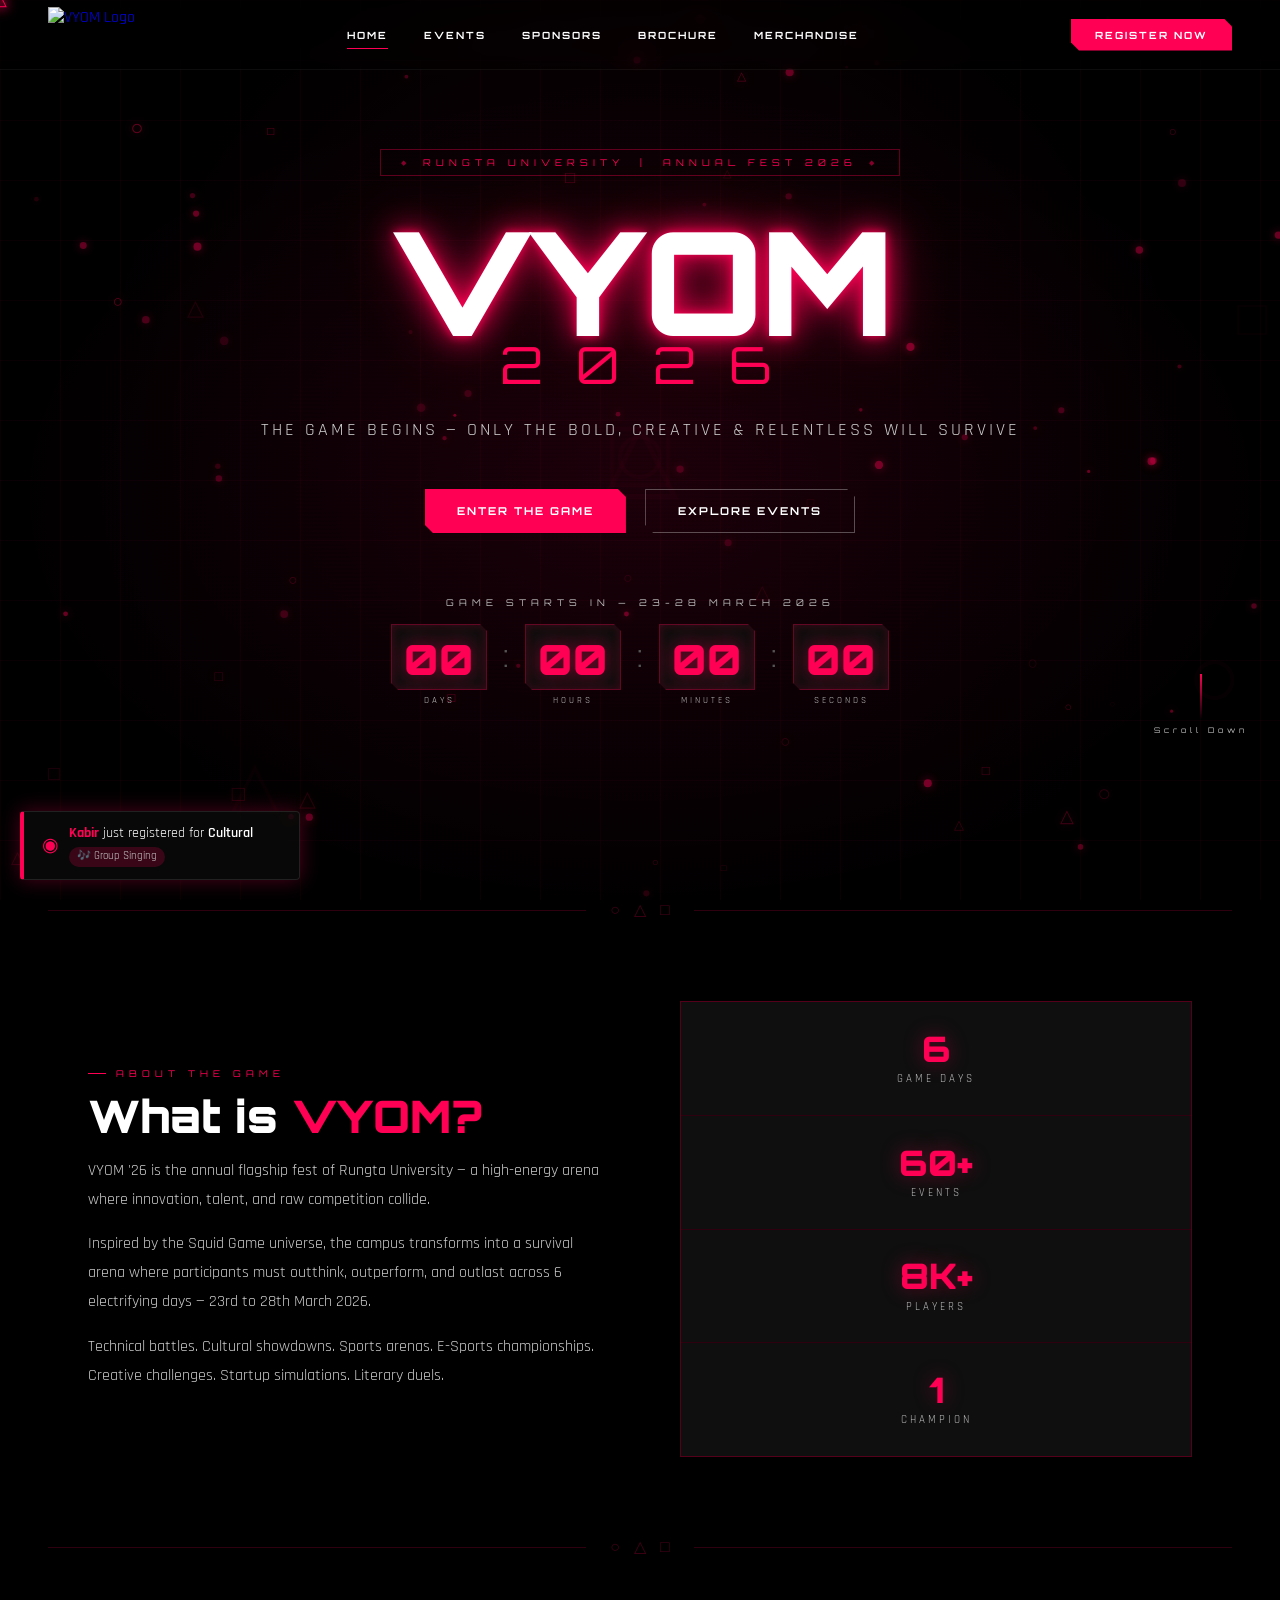
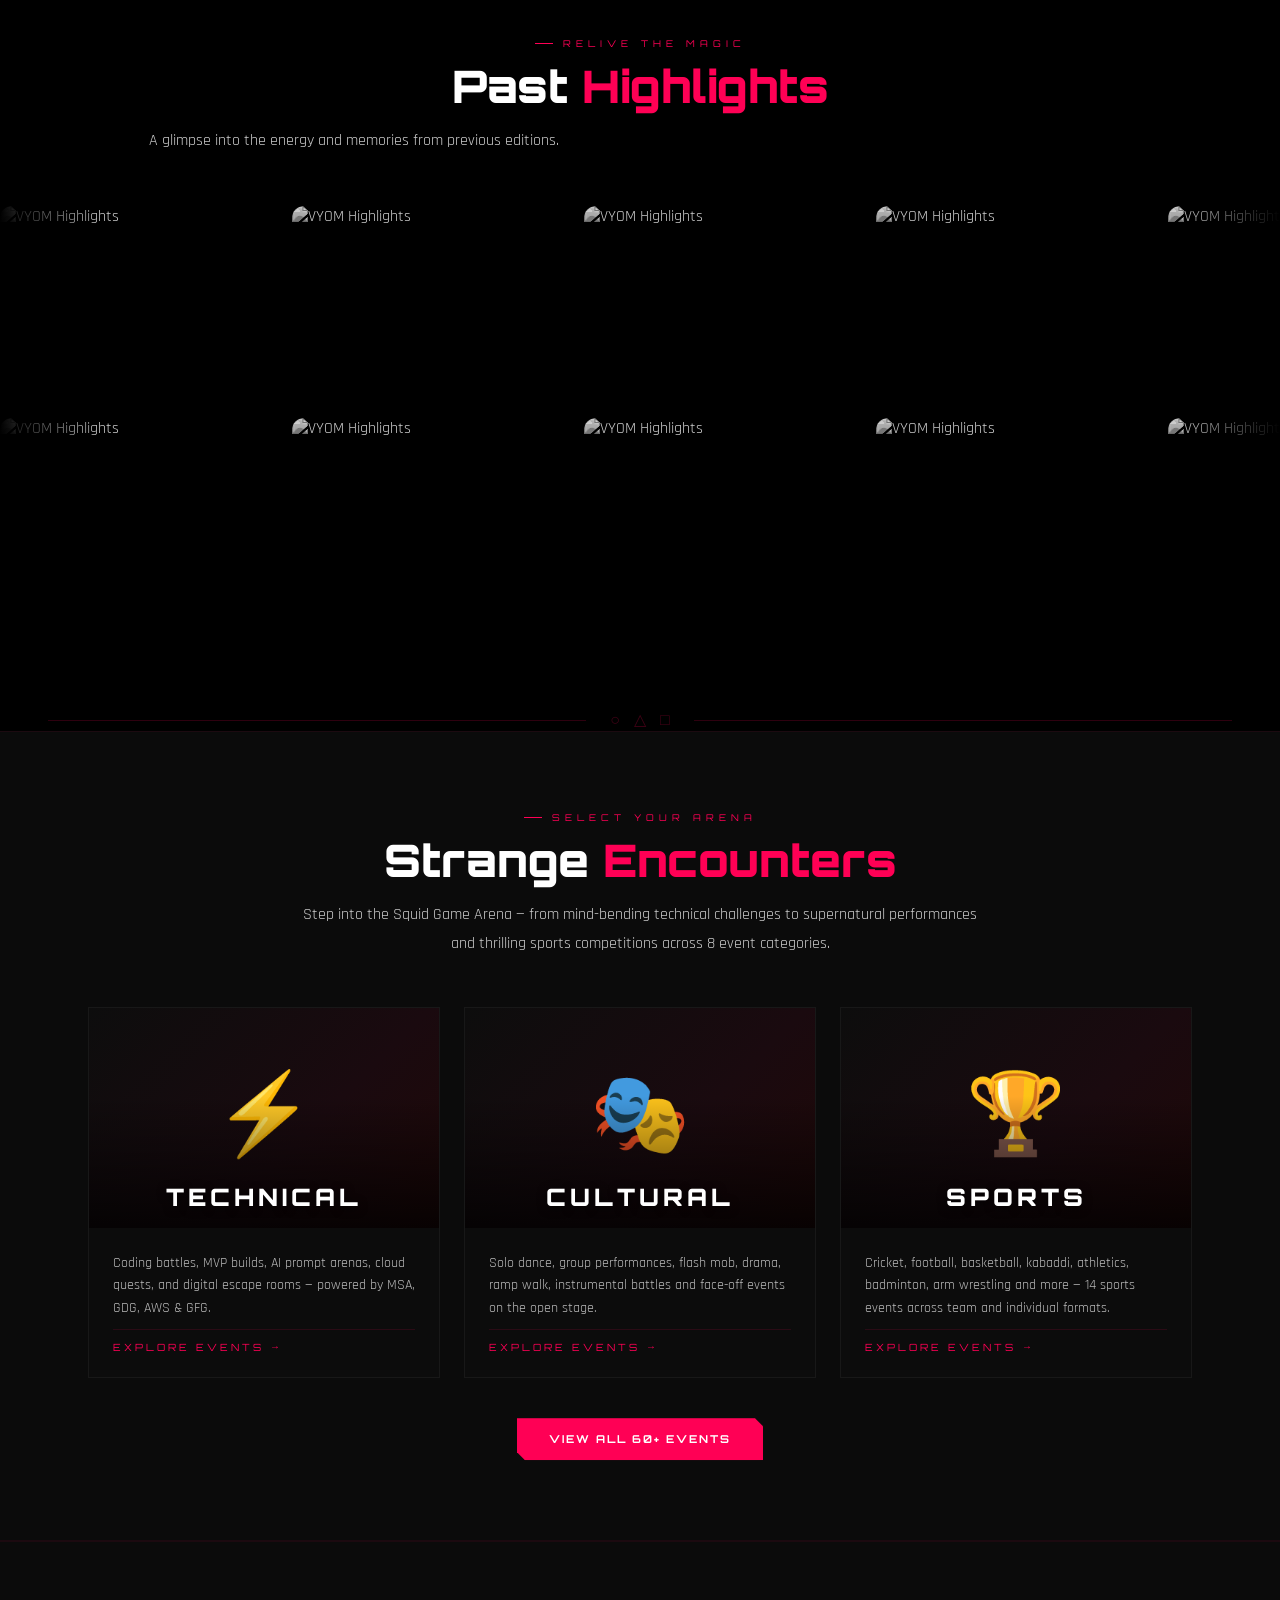
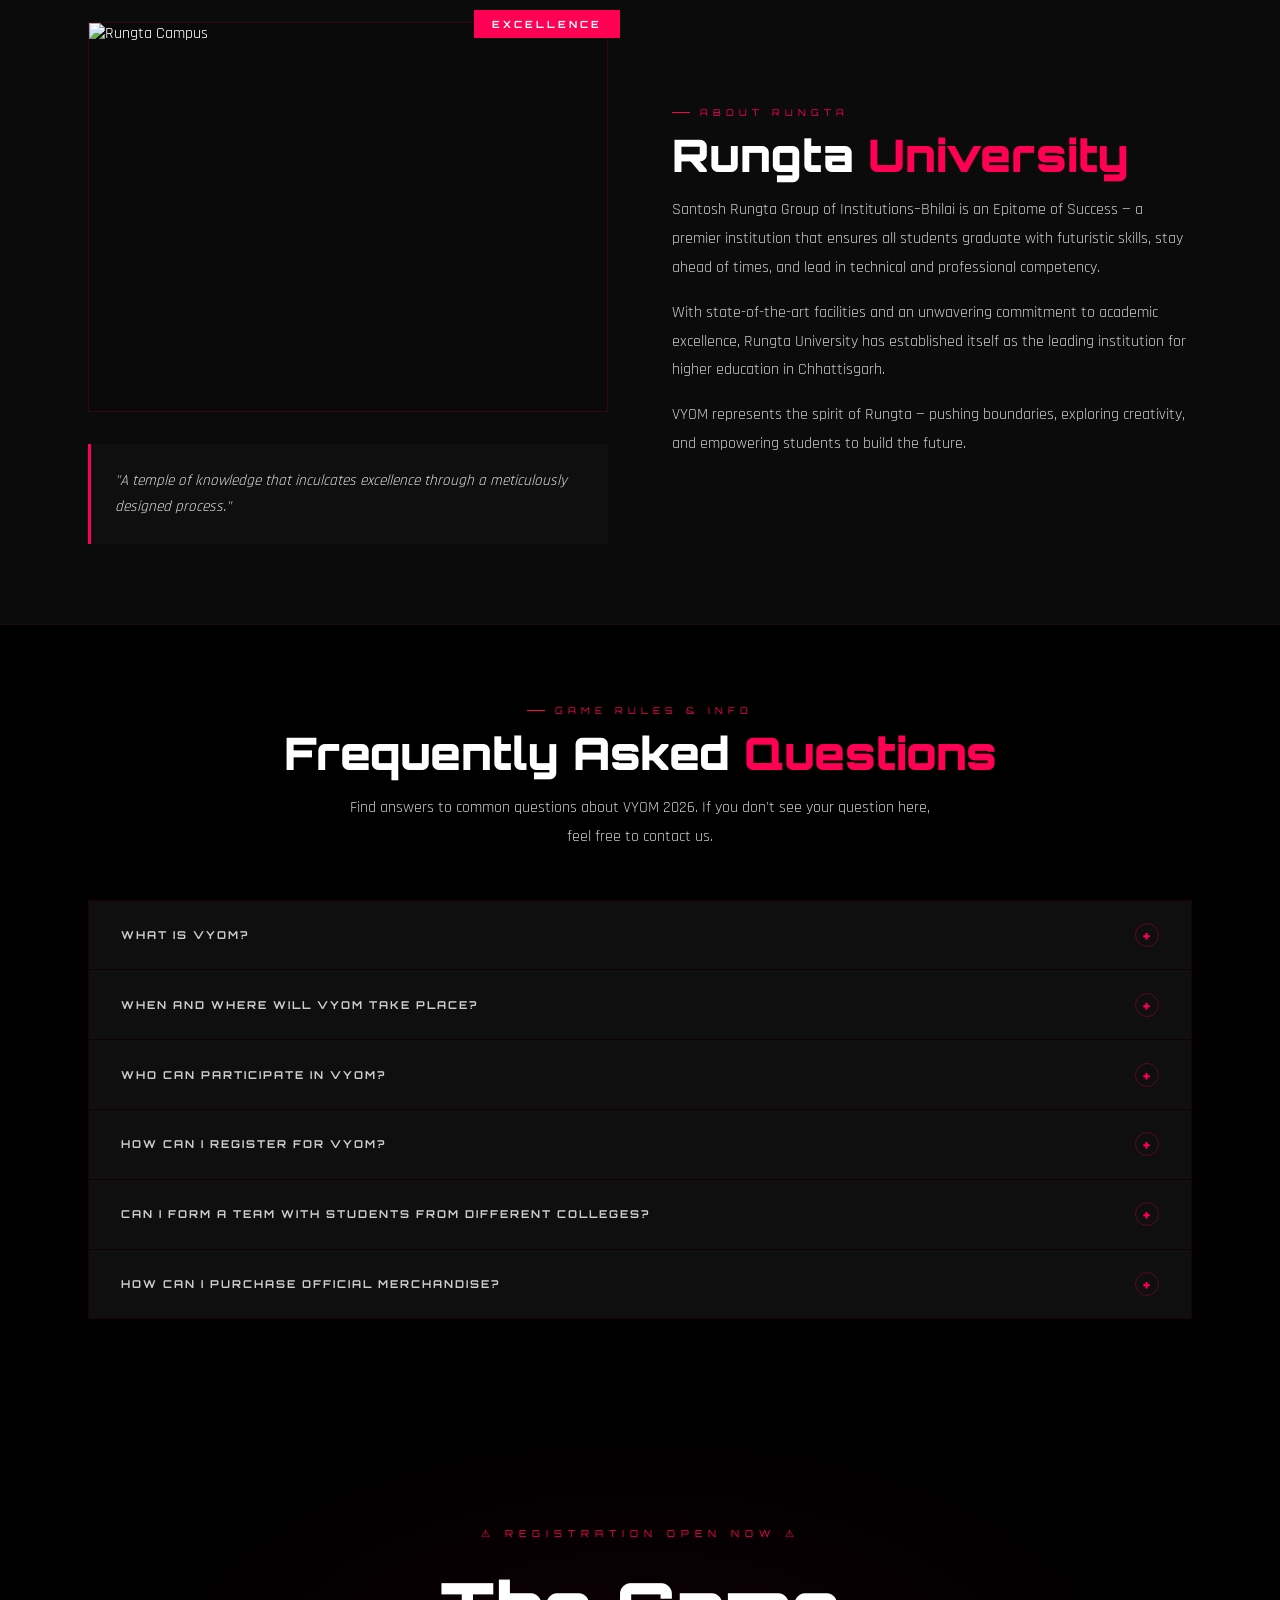
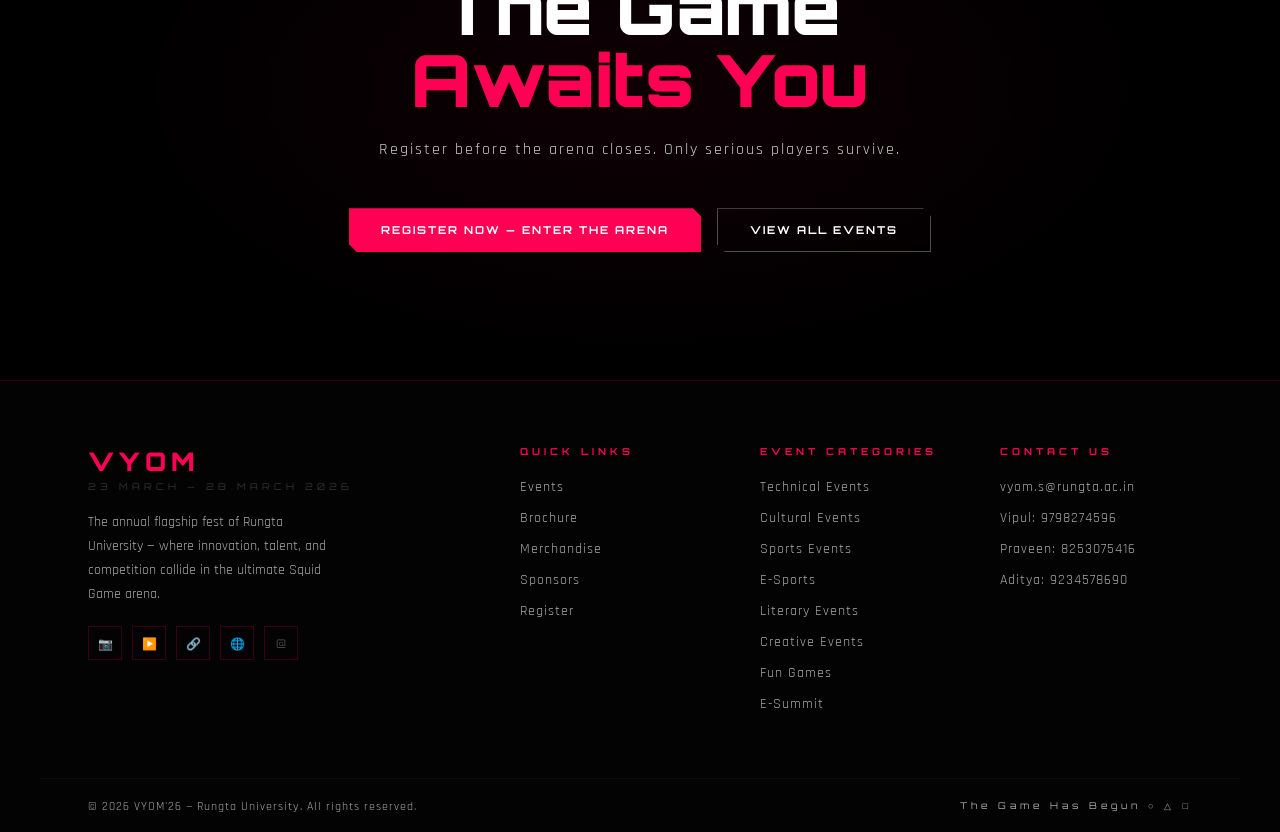
==== commit 7df9e871: "Update index.html" ====
--- a/index.html
+++ b/index.html
@@ -623,7 +623,7 @@
 // ===== PAST HIGHLIGHTS =====
 (function(){
   const allImages=[
-    "https://i.ibb.co/pj2xJ2C9/20250407-123057.jpg","https://i.ibb.co/zW0nsxBv/1000331782.jpg",
+    "https://i.ibb.co/XZj2T1VY/Untitled-design-8.jpg","https://i.ibb.co/zW0nsxBv/1000331782.jpg",
     "https://i.ibb.co/JwhXsvt0/1000331784.jpg","https://i.ibb.co/JWZZPvN0/1000331792.jpg",
     "https://i.ibb.co/KBgXptW/1000331798.jpg","https://i.ibb.co/G40MxyJH/IMG-1623.jpg",
     "https://i.ibb.co/Y4XfGQx8/IMG-1668.jpg","https://i.ibb.co/3mnwnddb/IMG-1673.jpg",
--- a/shared.css
+++ b/shared.css
@@ -0,0 +1,399 @@
+@import url('https://fonts.googleapis.com/css2?family=Orbitron:wght@400;700;900&family=Rajdhani:wght@400;500;600;700&display=swap');
+
+*, *::before, *::after { margin: 0; padding: 0; box-sizing: border-box; }
+html { scroll-behavior: smooth; }
+body {
+  background: #070707;
+  color: #fff;
+  font-family: 'Rajdhani', sans-serif;
+  overflow-x: hidden;
+  cursor: none;
+}
+
+/* CURSOR */
+#cursor {
+  position: fixed;
+  pointer-events: none;
+  z-index: 9999;
+  font-size: 18px;
+  color: #FF0055;
+  transform: translate(-50%, -50%);
+  transition: left 0.05s, top 0.05s;
+  filter: drop-shadow(0 0 6px #FF0055);
+  line-height: 1;
+}
+
+:root {
+  --pink: #FF0055;
+  --pink-dim: rgba(255,0,85,0.12);
+  --cyan: #00FFD1;
+  --dark: #070707;
+  --card: #0f0f0f;
+  --card2: #141414;
+  --border: rgba(255,0,85,0.18);
+  --border-w: rgba(255,255,255,0.06);
+}
+
+::-webkit-scrollbar { width: 3px; }
+::-webkit-scrollbar-track { background: #000; }
+::-webkit-scrollbar-thumb { background: var(--pink); }
+
+/* NAVBAR */
+#navbar {
+  position: fixed;
+  top: 0; left: 0; right: 0;
+  z-index: 1000;
+  height: 70px;
+  background: rgba(7,7,7,0.95);
+  border-bottom: 1px solid var(--border);
+  backdrop-filter: blur(20px);
+  display: flex;
+  align-items: center;
+  justify-content: space-between;
+  padding: 0 3rem;
+  transition: all 0.3s;
+}
+#navbar.scrolled { height: 58px; background: rgba(4,4,4,0.98); }
+
+.nav-logo {
+  display: flex;
+  align-items: center;
+  gap: 12px;
+  text-decoration: none;
+}
+.nav-logo-sym {
+  width: 42px; height: 42px;
+  border: 2px solid var(--pink);
+  border-radius: 50%;
+  display: flex;
+  align-items: center;
+  justify-content: center;
+  font-size: 1.1rem;
+  color: var(--pink);
+  font-family: 'Orbitron', monospace;
+  font-weight: 900;
+  filter: drop-shadow(0 0 8px rgba(255,0,85,0.5));
+  flex-shrink: 0;
+}
+.nav-logo-text {
+  font-family: 'Orbitron', monospace;
+  font-weight: 900;
+  font-size: 1.1rem;
+  color: var(--pink);
+  letter-spacing: 4px;
+  line-height: 1;
+  filter: drop-shadow(0 0 6px rgba(255,0,85,0.4));
+}
+.nav-logo-year {
+  font-family: 'Orbitron', monospace;
+  font-size: 0.55rem;
+  color: #555;
+  letter-spacing: 3px;
+}
+
+.nav-links {
+  display: flex;
+  list-style: none;
+  gap: 0;
+}
+.nav-links li a {
+  display: block;
+  padding: 8px 18px;
+  color: #777;
+  text-decoration: none;
+  font-family: 'Orbitron', monospace;
+  font-size: 0.62rem;
+  font-weight: 700;
+  letter-spacing: 2px;
+  text-transform: uppercase;
+  transition: color 0.2s;
+  position: relative;
+}
+.nav-links li a::after {
+  content: '';
+  position: absolute;
+  bottom: 0; left: 18px; right: 18px;
+  height: 1px;
+  background: var(--pink);
+  transform: scaleX(0);
+  transition: transform 0.3s;
+}
+.nav-links li a:hover, .nav-links li a.active { color: #fff; }
+.nav-links li a:hover::after, .nav-links li a.active::after { transform: scaleX(1); }
+
+.nav-cta {
+  background: var(--pink);
+  color: white;
+  border: none;
+  padding: 10px 24px;
+  font-family: 'Orbitron', monospace;
+  font-size: 0.62rem;
+  font-weight: 700;
+  letter-spacing: 2px;
+  cursor: pointer;
+  text-transform: uppercase;
+  text-decoration: none;
+  transition: all 0.2s;
+  display: inline-flex;
+  align-items: center;
+  clip-path: polygon(0 0, calc(100% - 8px) 0, 100% 8px, 100% 100%, 8px 100%, 0 calc(100% - 8px));
+  white-space: nowrap;
+  animation: glowPulse 3s ease-in-out infinite;
+}
+@keyframes glowPulse {
+  0%,100% { box-shadow: 0 0 15px rgba(255,0,85,0.3); }
+  50% { box-shadow: 0 0 30px rgba(255,0,85,0.6); }
+}
+.nav-cta:hover { background: #cc0044; }
+
+.hamburger {
+  display: none;
+  flex-direction: column;
+  gap: 5px;
+  cursor: pointer;
+}
+.hamburger span { width: 22px; height: 2px; background: var(--pink); transition: all 0.3s; display: block; }
+
+#mobile-menu {
+  display: none;
+  position: fixed;
+  top: 70px; left: 0; right: 0;
+  background: rgba(5,5,5,0.98);
+  border-bottom: 1px solid var(--border);
+  padding: 1.5rem 2rem;
+  z-index: 999;
+  flex-direction: column;
+  gap: 1rem;
+}
+#mobile-menu.open { display: flex; }
+#mobile-menu a {
+  font-family: 'Orbitron', monospace;
+  font-size: 0.75rem;
+  color: #666;
+  text-decoration: none;
+  letter-spacing: 3px;
+  text-transform: uppercase;
+  transition: color 0.2s;
+}
+#mobile-menu a:hover { color: var(--pink); }
+
+/* PAGE HEADER (inner pages) */
+.page-header {
+  padding: 140px 3rem 80px;
+  text-align: center;
+  position: relative;
+  overflow: hidden;
+  border-bottom: 1px solid var(--border);
+}
+.page-header-bg {
+  position: absolute;
+  inset: 0;
+  background: radial-gradient(ellipse 70% 80% at 50% 50%, rgba(255,0,85,0.06) 0%, transparent 65%);
+  pointer-events: none;
+}
+.page-header-grid {
+  position: absolute;
+  inset: 0;
+  background-image: linear-gradient(rgba(255,0,85,0.04) 1px, transparent 1px), linear-gradient(90deg, rgba(255,0,85,0.04) 1px, transparent 1px);
+  background-size: 55px 55px;
+  pointer-events: none;
+}
+.page-tag {
+  display: inline-block;
+  font-family: 'Orbitron', monospace;
+  font-size: 0.6rem;
+  color: var(--pink);
+  letter-spacing: 5px;
+  border: 1px solid rgba(255,0,85,0.3);
+  padding: 5px 16px;
+  margin-bottom: 1.5rem;
+  text-transform: uppercase;
+}
+.page-title {
+  font-family: 'Orbitron', monospace;
+  font-size: clamp(2.5rem, 6vw, 4.5rem);
+  font-weight: 900;
+  color: #fff;
+  line-height: 1;
+  letter-spacing: -1px;
+  position: relative;
+  z-index: 1;
+}
+.page-title span { color: var(--pink); }
+.page-sub {
+  font-size: 1rem;
+  color: #555;
+  margin-top: 1rem;
+  letter-spacing: 2px;
+  position: relative;
+  z-index: 1;
+}
+
+/* SECTION UTILS */
+.wrap { max-width: 1200px; margin: 0 auto; padding: 5rem 3rem; }
+.wrap-sm { max-width: 860px; margin: 0 auto; padding: 5rem 3rem; }
+
+.sec-eye {
+  font-family: 'Orbitron', monospace;
+  font-size: 0.58rem;
+  color: var(--pink);
+  letter-spacing: 5px;
+  text-transform: uppercase;
+  margin-bottom: 0.8rem;
+  display: flex;
+  align-items: center;
+  gap: 10px;
+}
+.sec-eye::before { content: ''; width: 18px; height: 1px; background: var(--pink); }
+.sec-title {
+  font-family: 'Orbitron', monospace;
+  font-size: clamp(1.8rem, 4vw, 2.8rem);
+  font-weight: 900;
+  color: #fff;
+  line-height: 1.1;
+  margin-bottom: 1rem;
+}
+.sec-title .accent { color: var(--pink); }
+.sec-desc { color: #666; font-size: 1rem; line-height: 1.8; max-width: 580px; }
+
+/* BUTTONS */
+.btn-pink {
+  display: inline-flex;
+  align-items: center;
+  gap: 8px;
+  background: var(--pink);
+  color: white;
+  border: none;
+  padding: 13px 32px;
+  font-family: 'Orbitron', monospace;
+  font-size: 0.68rem;
+  font-weight: 700;
+  letter-spacing: 2px;
+  cursor: pointer;
+  text-transform: uppercase;
+  text-decoration: none;
+  transition: all 0.2s;
+  clip-path: polygon(0 0, calc(100% - 8px) 0, 100% 8px, 100% 100%, 8px 100%, 0 calc(100% - 8px));
+}
+.btn-pink:hover { background: #cc0044; transform: translateY(-2px); }
+.btn-ghost {
+  display: inline-flex;
+  align-items: center;
+  gap: 8px;
+  background: transparent;
+  color: #fff;
+  border: 1px solid rgba(255,255,255,0.2);
+  padding: 13px 32px;
+  font-family: 'Orbitron', monospace;
+  font-size: 0.68rem;
+  font-weight: 700;
+  letter-spacing: 2px;
+  cursor: pointer;
+  text-transform: uppercase;
+  text-decoration: none;
+  transition: all 0.2s;
+  clip-path: polygon(0 0, calc(100% - 8px) 0, 100% 8px, 100% 100%, 8px 100%, 0 calc(100% - 8px));
+}
+.btn-ghost:hover { border-color: var(--pink); color: var(--pink); transform: translateY(-2px); }
+
+/* DIVIDER */
+.sym-divider {
+  display: flex;
+  align-items: center;
+  gap: 1.5rem;
+  padding: 0 3rem;
+}
+.sym-divider-line { flex: 1; height: 1px; background: var(--border); }
+.sym-divider-icons { display: flex; gap: 14px; font-size: 1rem; color: rgba(255,0,85,0.25); }
+
+/* REVEAL ANIMATIONS */
+.reveal { opacity: 0; transform: translateY(20px); transition: opacity 0.6s ease, transform 0.6s ease; }
+.reveal.visible { opacity: 1; transform: translateY(0); }
+
+/* FOOTER */
+footer {
+  background: #030303;
+  border-top: 1px solid var(--border);
+}
+.footer-grid {
+  display: grid;
+  grid-template-columns: 2fr 1fr 1fr 1fr;
+  gap: 3rem;
+  padding: 4rem 3rem;
+  max-width: 1200px;
+  margin: 0 auto;
+}
+.footer-logo-text {
+  font-family: 'Orbitron', monospace;
+  font-size: 1.6rem;
+  font-weight: 900;
+  color: var(--pink);
+  letter-spacing: 5px;
+  display: block;
+  margin-bottom: 4px;
+}
+.footer-year {
+  font-family: 'Orbitron', monospace;
+  font-size: 0.58rem;
+  color: #333;
+  letter-spacing: 4px;
+  text-transform: uppercase;
+  display: block;
+  margin-bottom: 1.2rem;
+}
+.footer-about { font-size: 0.88rem; color: #3a3a3a; line-height: 1.7; max-width: 240px; }
+.footer-social { display: flex; gap: 10px; margin-top: 1.2rem; }
+.soc-btn {
+  width: 34px; height: 34px;
+  border: 1px solid rgba(255,0,85,0.2);
+  display: flex; align-items: center; justify-content: center;
+  color: #444; font-size: 0.75rem; text-decoration: none;
+  transition: all 0.2s;
+  font-family: 'Orbitron', monospace;
+}
+.soc-btn:hover { border-color: var(--pink); color: var(--pink); }
+.footer-col h5 {
+  font-family: 'Orbitron', monospace;
+  font-size: 0.6rem;
+  color: var(--pink);
+  letter-spacing: 4px;
+  text-transform: uppercase;
+  margin-bottom: 1.2rem;
+}
+.footer-col ul { list-style: none; display: flex; flex-direction: column; gap: 10px; }
+.footer-col ul li a {
+  font-size: 0.88rem;
+  color: #3a3a3a;
+  text-decoration: none;
+  letter-spacing: 1px;
+  transition: color 0.2s;
+}
+.footer-col ul li a:hover { color: var(--pink); }
+.footer-bottom {
+  border-top: 1px solid rgba(255,255,255,0.03);
+  padding: 1.2rem 3rem;
+  max-width: 1200px;
+  margin: 0 auto;
+  display: flex;
+  justify-content: space-between;
+  align-items: center;
+  flex-wrap: wrap;
+  gap: 1rem;
+}
+.footer-copy { font-size: 0.75rem; color: #252525; letter-spacing: 1px; }
+.footer-sym { font-family: 'Orbitron', monospace; font-size: 0.58rem; color: rgba(255,0,85,0.2); letter-spacing: 4px; }
+
+/* RESPONSIVE */
+@media (max-width: 900px) {
+  #navbar { padding: 0 1.5rem; }
+  .nav-links { display: none; }
+  .nav-cta { display: none; }
+  .hamburger { display: flex; }
+  .footer-grid { grid-template-columns: 1fr 1fr; }
+  .wrap, .wrap-sm { padding: 4rem 1.5rem; }
+  body { cursor: auto; }
+  #cursor { display: none; }
+}
+@media (max-width: 560px) {
+  .footer-grid { grid-template-columns: 1fr; gap: 2rem; padding: 3rem 1.5rem; }
+}
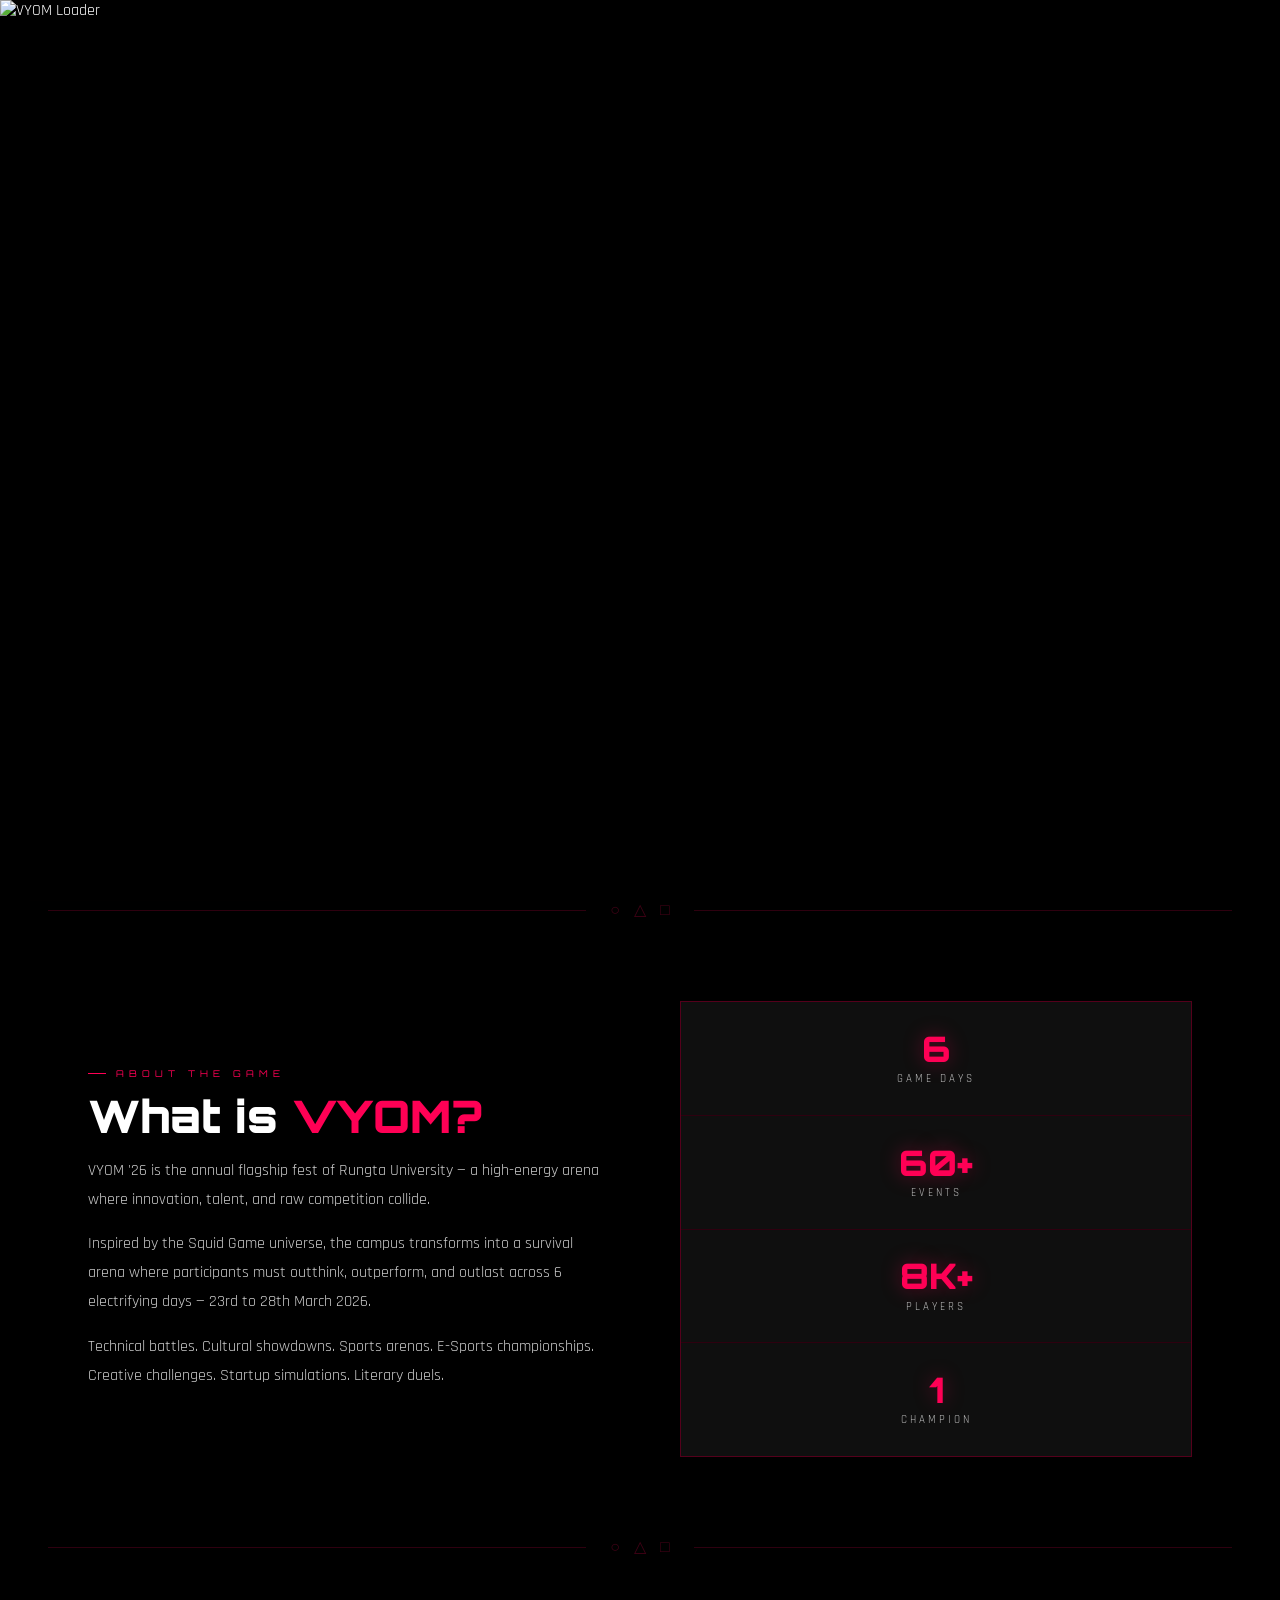
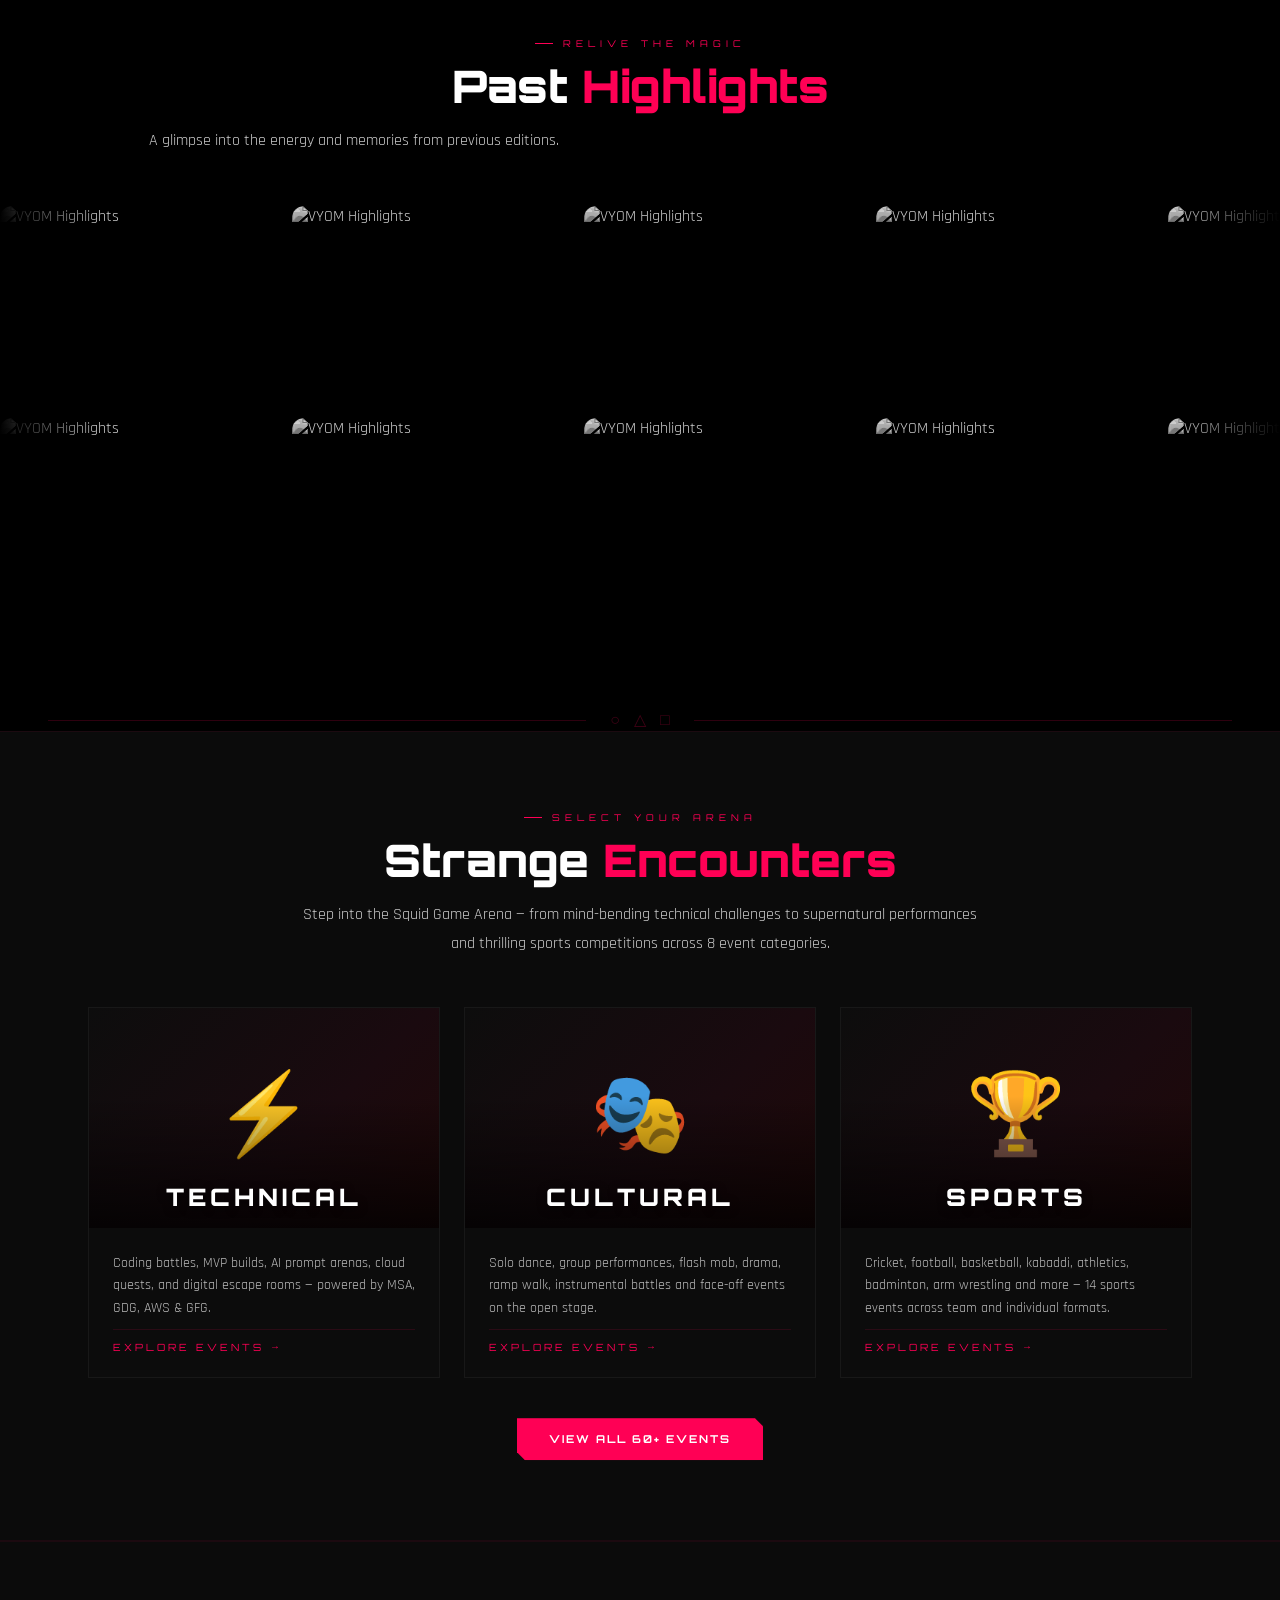
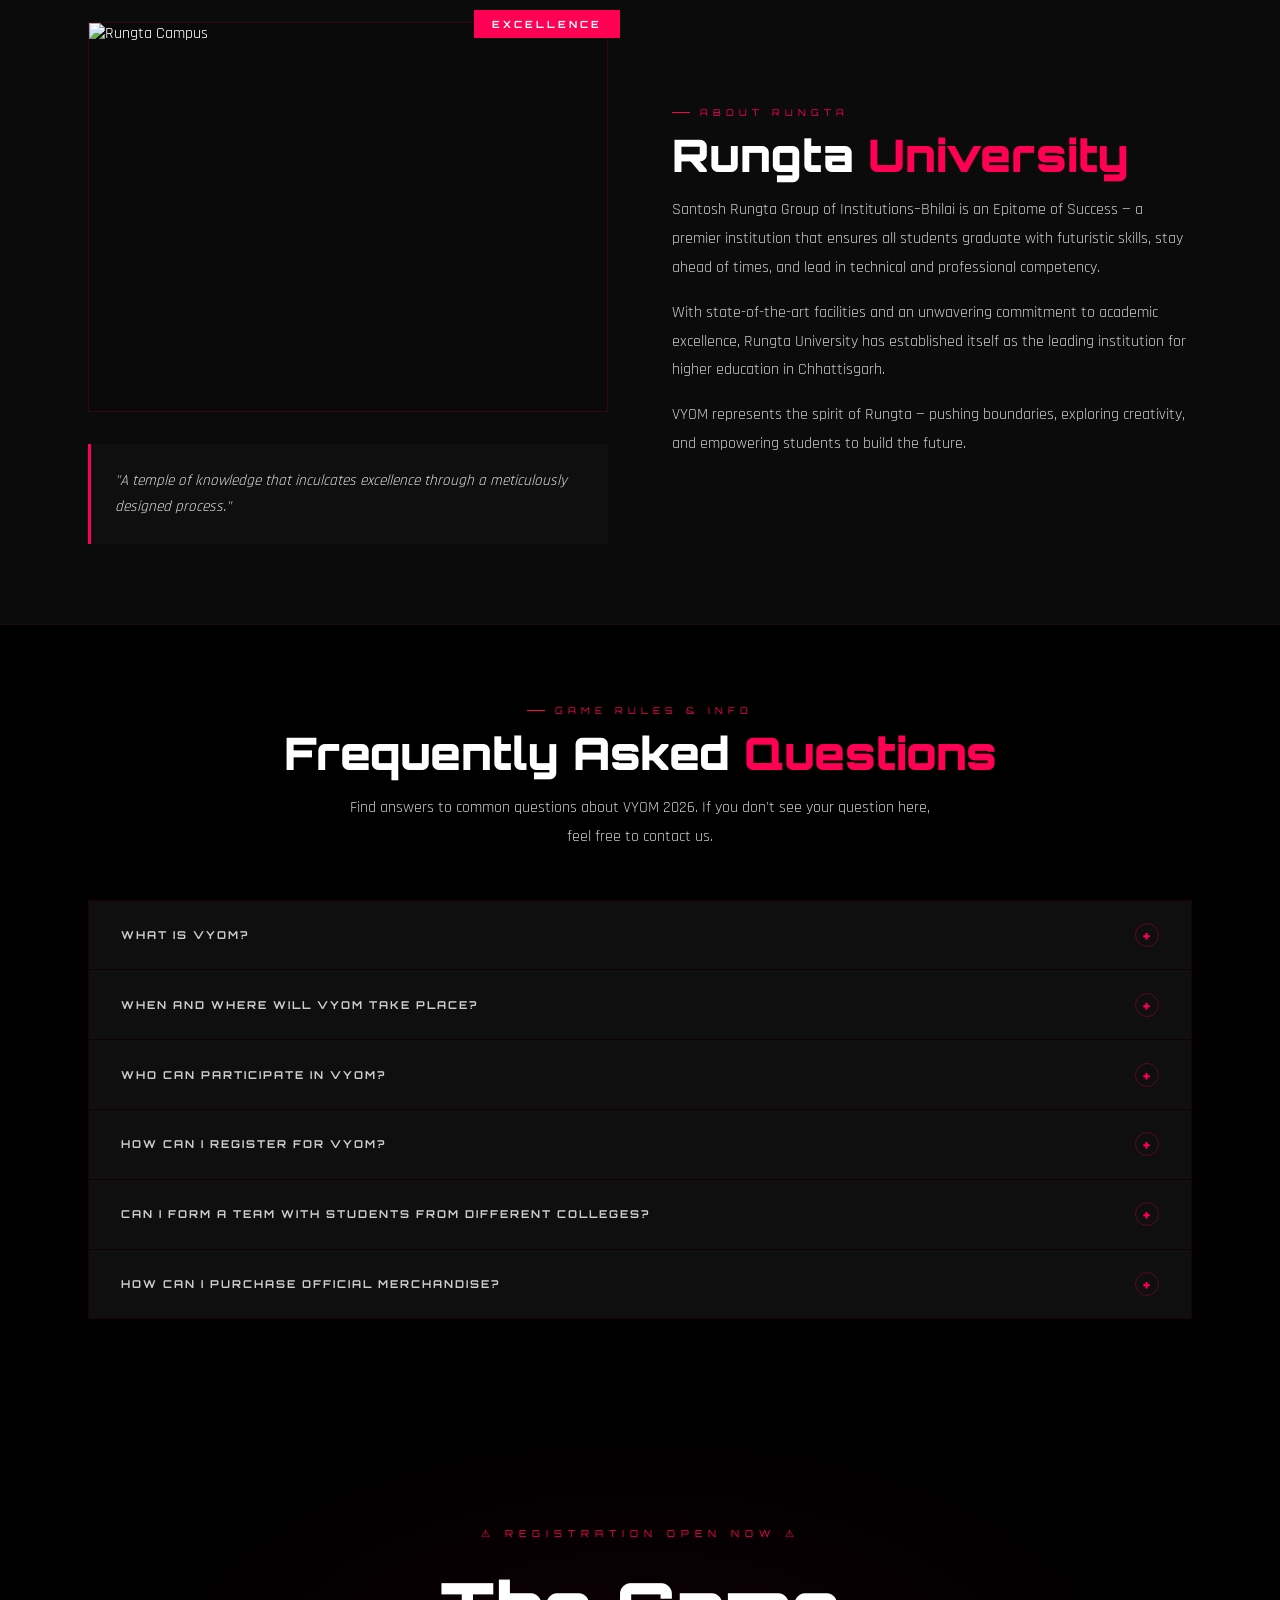
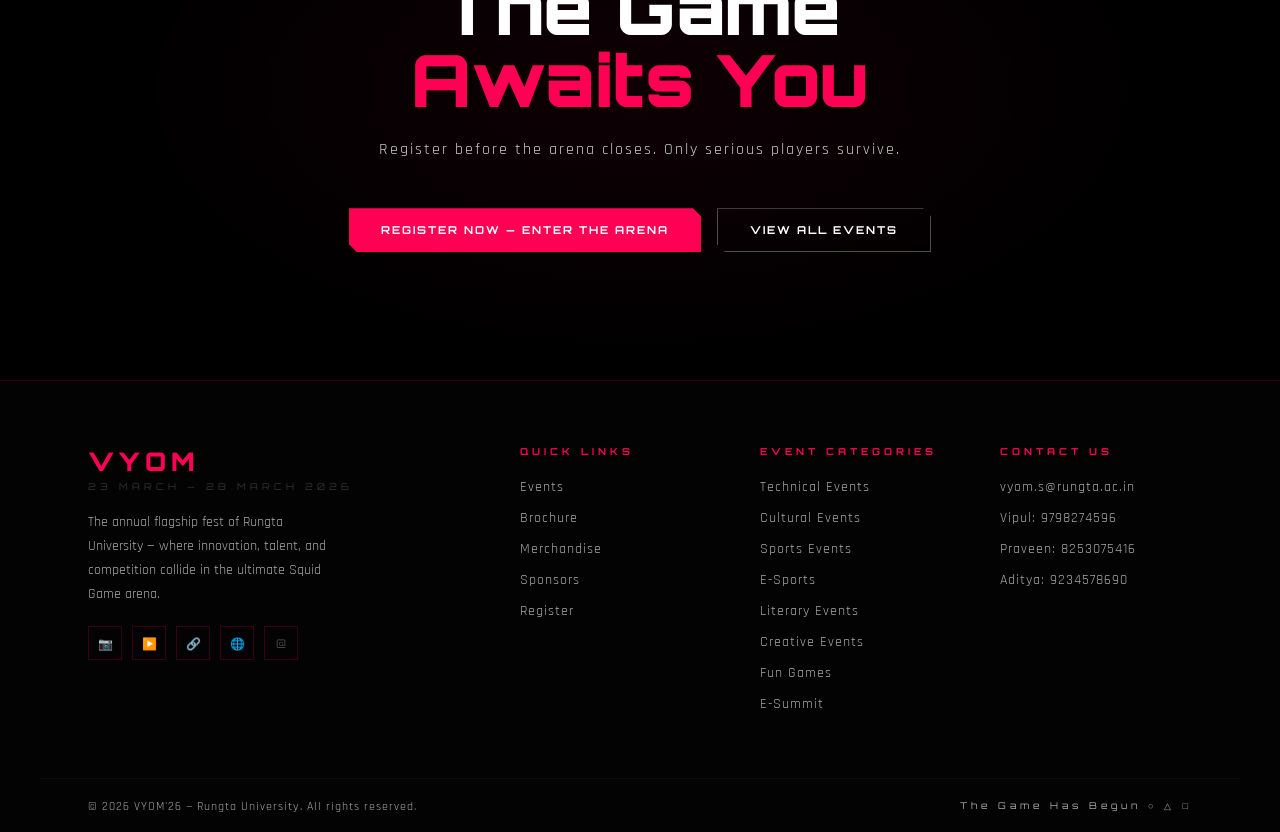
==== commit cb90752d: "Update index.html" ====
--- a/index.html
+++ b/index.html
@@ -11,9 +11,8 @@
 <style>
 #preloader{position:fixed;top:0;left:0;width:100%;height:100%;background:#000;display:flex;align-items:center;justify-content:center;z-index:10000;transition:opacity 0.8s ease,visibility 0.8s ease;}
 #preloader.hidden{opacity:0;visibility:hidden;}
-.preloader-content{text-align:center;animation:preloaderPulse 2s ease-in-out infinite;}
-.preloader-logo{max-width:300px;width:80%;height:auto;filter:drop-shadow(0 0 20px rgba(255,0,85,0.5));}
-@keyframes preloaderPulse{0%,100%{transform:scale(1);opacity:0.9;}50%{transform:scale(1.05);opacity:1;}}
+.preloader-content{width:100%;height:100%;display:flex;align-items:center;justify-content:center;}
+.preloader-logo{width:100%;height:100%;object-fit:cover;display:block;}
 
 #hero{min-height:100vh;display:flex;flex-direction:column;align-items:center;justify-content:center;text-align:center;position:relative;overflow:hidden;padding:5rem 2rem 4rem;background-image:url('https://i.ibb.co/HLYb90TH/Untitled-design-12.jpg');background-size:cover;background-position:center;background-repeat:no-repeat;}
 #hero::before{content:'';position:absolute;inset:0;background:linear-gradient(to bottom,rgba(0,0,0,0.4),rgba(0,0,0,0.85)),radial-gradient(circle at center,rgba(255,0,85,0.15),transparent 70%);z-index:0;}
@@ -175,9 +174,10 @@
 </head>
 <body>
 
+<!-- ===== PRELOADER (GIF) ===== -->
 <div id="preloader">
   <div class="preloader-content">
-    <img src="https://i.ibb.co/TD3bmT7h/Untitled-design.png" alt="VYOM Logo" class="preloader-logo">
+    <img src="https://raw.githubusercontent.com/nikush1/public/4e17c2bb5c87ddeed86f17891cd9632e99977121/original-a776538c6d5bedc7eb58c5977b9bd1df.gif" alt="VYOM Loader" class="preloader-logo">
   </div>
 </div>
 
@@ -464,7 +464,7 @@
 
 <script>
 window.addEventListener('load',function(){
-  setTimeout(function(){document.getElementById('preloader').classList.add('hidden');},2000);
+  setTimeout(function(){document.getElementById('preloader').classList.add('hidden');},5500);
 });
 
 const cursor=document.getElementById('cursor');
@@ -530,7 +530,7 @@
   resizeCanvas();drawParticles();
 })();
 
-// ===== FLOATING NOTIFICATION — UPDATED ALL EVENTS =====
+// ===== FLOATING NOTIFICATION =====
 (function(){
   const notifName=document.getElementById('notif-name');
   const notifEvent=document.getElementById('notif-event');
@@ -539,7 +539,6 @@
   const names=['Aarav','Vihaan','Vivaan','Ananya','Diya','Advik','Kabir','Reyansh','Aadhya','Anvi','Sai','Arjun','Ishaan','Myra','Aaradhya','Aryan','Rudra','Pari','Anaya','Krishna','Shaurya','Tanvi','Atharv','Kiaan','Ayaan','Pihu','Ira','Yash','Sia','Dhruv','Rohan','Meera','Riya','Kavya','Aditya','Nitya','Anushka','Ved','Jhanvi','Arnav','Anika','Sarthak','Aarna','Samarth','Aarush','Shreya','Prisha'];
 
   const events=[
-    // Sports
     {name:'Box Cricket',arena:'Sports',e:'🏏'},
     {name:'Carrom',arena:'Sports',e:'🎯'},
     {name:'Chess',arena:'Sports',e:'♟️'},
@@ -554,7 +553,6 @@
     {name:'Shot Put',arena:'Sports',e:'🏋️'},
     {name:'Arm Wrestling',arena:'Sports',e:'💪'},
     {name:'Badminton',arena:'Sports',e:'🏸'},
-    // E-Sports
     {name:'BGMI',arena:'E-Sports',e:'🎮'},
     {name:'Valorant',arena:'E-Sports',e:'🎯'},
     {name:'Free Fire',arena:'E-Sports',e:'🔥'},
@@ -562,16 +560,13 @@
     {name:'Stumble Guys',arena:'E-Sports',e:'🎪'},
     {name:'Strike World',arena:'E-Sports',e:'⚔️'},
     {name:'Chess (Online)',arena:'E-Sports',e:'♟️'},
-    // Technical
     {name:'Code the Future',arena:'Technical',e:'💻'},
     {name:'MVP in a Day',arena:'Technical',e:'🚀'},
     {name:'Digital Escape Room',arena:'Technical',e:'🔐'},
     {name:'Kiro Quest (AWS)',arena:'Technical',e:'☁️'},
     {name:'Tech Time Travel',arena:'Technical',e:'⏳'},
     {name:'Prompt Arena (GFG)',arena:'Technical',e:'🤖'},
-    // E-Summit
     {name:'E-Summit',arena:'E-Summit',e:'🚀'},
-    // Cultural
     {name:'Solo Dance',arena:'Cultural',e:'💃'},
     {name:'Solo Singing',arena:'Cultural',e:'🎤'},
     {name:'Group Dance',arena:'Cultural',e:'👯'},
@@ -581,7 +576,6 @@
     {name:'Cultural Ramp Walk',arena:'Cultural',e:'👑'},
     {name:'Drama / Nukad Natak',arena:'Cultural',e:'🎭'},
     {name:'Drum / Instrumental',arena:'Cultural',e:'🎸'},
-    // Creative
     {name:'15 Min Canvas',arena:'Creative',e:'🎨'},
     {name:'Cloth Painting',arena:'Creative',e:'👕'},
     {name:'Spin & Sketch',arena:'Creative',e:'🌀'},
@@ -592,7 +586,6 @@
     {name:'Reel Making',arena:'Creative',e:'🎬'},
     {name:'Dalgona Art',arena:'Creative',e:'🕯️'},
     {name:'Photography',arena:'Creative',e:'📸'},
-    // Fun
     {name:'Hopscotch (with Brick)',arena:'Fun Events',e:'🎪'},
     {name:'Tug of War',arena:'Fun Events',e:'🪢'},
     {name:'Push-up Competition',arena:'Fun Events',e:'💪'},
@@ -602,7 +595,6 @@
     {name:'Ball Dribbling',arena:'Fun Events',e:'⚽'},
     {name:'Slow Cycle Race',arena:'Fun Events',e:'🚲'},
     {name:'Red Light Green Light',arena:'Fun Events',e:'🚦'},
-    // Literary
     {name:'Youth Parliament',arena:'Literary',e:'🏛️'},
     {name:'Debate',arena:'Literary',e:'💬'},
     {name:'Open Mic',arena:'Literary',e:'🎙️'},
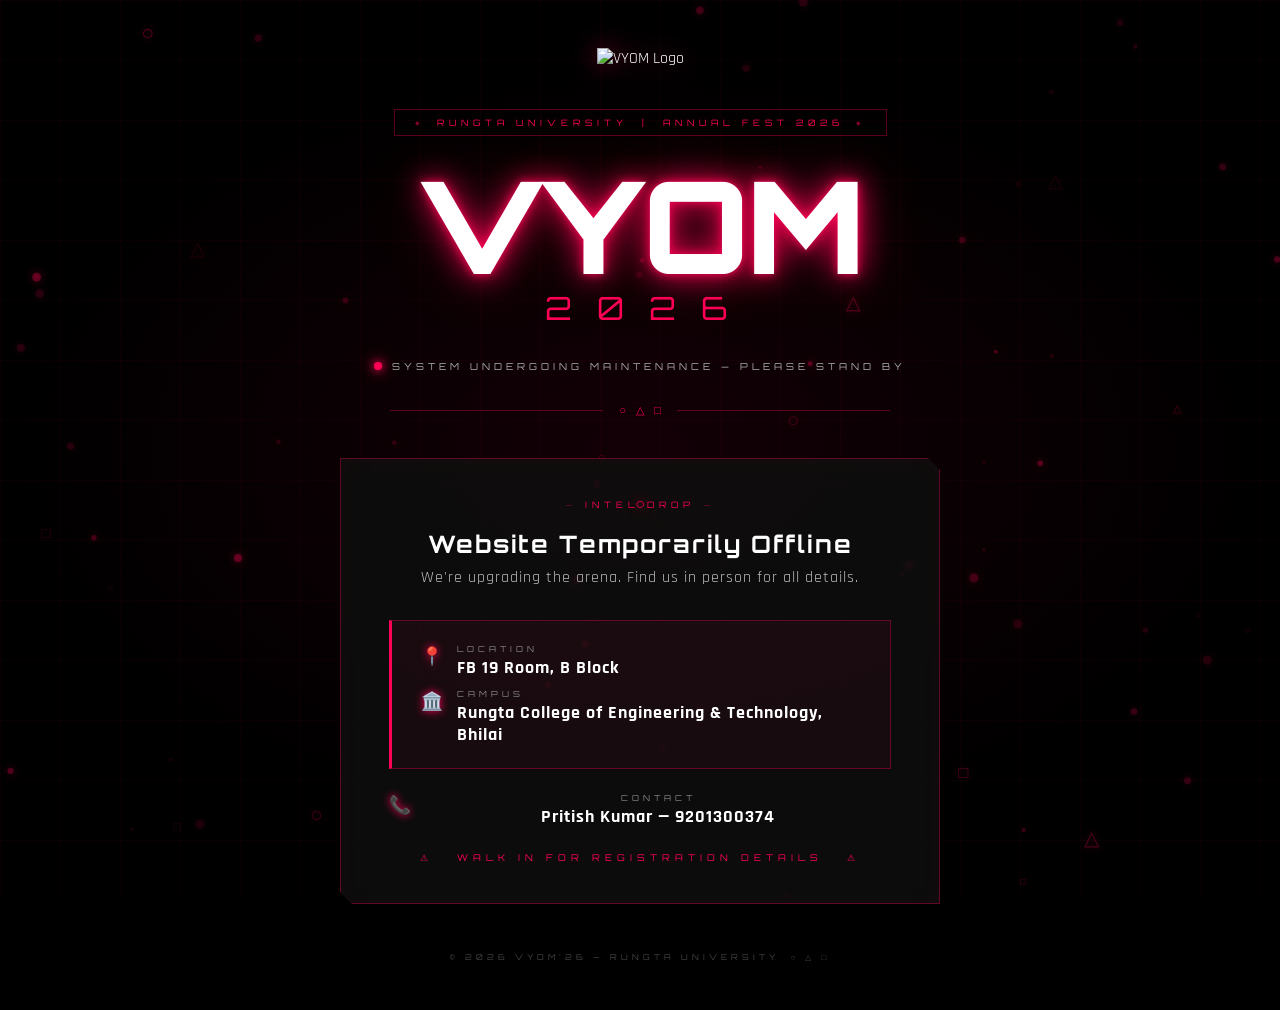
==== commit be97aef0: "Update index.html" ====
--- a/index.html
+++ b/index.html
@@ -3,658 +3,403 @@
 <head>
 <meta charset="UTF-8">
 <meta name="viewport" content="width=device-width, initial-scale=1.0">
-<title>VYOM 2026 — The Game Begins | Rungta University</title>
+<title>VYOM 2026 — Under Maintenance</title>
 <link rel="icon" type="image/png" href="https://i.ibb.co/TD3bmT7h/Untitled-design.png">
 <link rel="preconnect" href="https://fonts.googleapis.com">
 <link href="https://fonts.googleapis.com/css2?family=Orbitron:wght@400;700;900&family=Rajdhani:wght@400;500;600;700&display=swap" rel="stylesheet">
-<link rel="stylesheet" href="shared.css">
 <style>
-#preloader{position:fixed;top:0;left:0;width:100%;height:100%;background:#000;display:flex;align-items:center;justify-content:center;z-index:10000;transition:opacity 0.8s ease,visibility 0.8s ease;}
-#preloader.hidden{opacity:0;visibility:hidden;}
-.preloader-content{width:100%;height:100%;display:flex;align-items:center;justify-content:center;}
-.preloader-logo{width:100%;height:100%;object-fit:cover;display:block;}
-
-#hero{min-height:100vh;display:flex;flex-direction:column;align-items:center;justify-content:center;text-align:center;position:relative;overflow:hidden;padding:5rem 2rem 4rem;background-image:url('https://i.ibb.co/HLYb90TH/Untitled-design-12.jpg');background-size:cover;background-position:center;background-repeat:no-repeat;}
-#hero::before{content:'';position:absolute;inset:0;background:linear-gradient(to bottom,rgba(0,0,0,0.4),rgba(0,0,0,0.85)),radial-gradient(circle at center,rgba(255,0,85,0.15),transparent 70%);z-index:0;}
-#hero > *:not(.h-grid):not(.h-radial):not(.h-scan):not(.h-sym){position:relative;z-index:2;}
-.h-grid,.h-radial,.h-scan,.h-sym{z-index:1;}
-.h-grid{position:absolute;inset:0;background-image:linear-gradient(rgba(255,0,85,0.04) 1px,transparent 1px),linear-gradient(90deg,rgba(255,0,85,0.04) 1px,transparent 1px);background-size:60px 60px;}
-.h-radial{position:absolute;inset:0;background:radial-gradient(ellipse 80% 70% at 50% 55%,rgba(255,0,85,0.07) 0%,transparent 65%);}
-.h-scan{position:absolute;inset:0;background:repeating-linear-gradient(0deg,transparent,transparent 2px,rgba(0,0,0,0.07) 2px,rgba(0,0,0,0.07) 4px);pointer-events:none;}
-.h-sym{position:absolute;font-size:100px;color:var(--pink);opacity:0.025;animation:floatS 10s ease-in-out infinite;}
-.h-sym:nth-child(1){top:8%;left:3%;font-size:80px;animation-delay:0s}
-.h-sym:nth-child(2){top:14%;right:5%;animation-delay:2s}
-.h-sym:nth-child(3){top:50%;left:1%;font-size:55px;animation-delay:5s}
-.h-sym:nth-child(4){bottom:18%;right:3%;font-size:90px;animation-delay:1.5s}
-.h-sym:nth-child(5){bottom:8%;left:18%;font-size:65px;animation-delay:3.5s}
-.h-sym:nth-child(6){top:32%;right:1%;font-size:50px;animation-delay:7s}
-@keyframes floatS{0%,100%{transform:translateY(0) rotate(0deg)}33%{transform:translateY(-14px) rotate(3deg)}66%{transform:translateY(7px) rotate(-2deg)}}
-.hero-content{position:relative;z-index:2;max-width:960px;}
-.h-badge{display:inline-flex;align-items:center;gap:12px;border:1px solid rgba(255,0,85,0.35);color:var(--pink);font-family:'Orbitron',monospace;font-size:0.58rem;letter-spacing:5px;padding:7px 20px;margin-bottom:2.5rem;text-transform:uppercase;opacity:0;animation:fadeUp 0.7s 0.5s forwards;}
-.h-badge::before,.h-badge::after{content:'◆';font-size:0.45rem;opacity:0.5}
-.h-title{font-family:'Orbitron',monospace;line-height:0.9;margin-bottom:1rem;opacity:0;animation:fadeUp 0.7s 0.8s forwards;}
-.h-title .t1{text-shadow:0 0 10px #ff0055,0 0 30px #ff0055,0 0 60px rgba(255,0,85,0.5);animation:glitch 6s infinite;}
-@keyframes glitch{0%,100%{transform:translate(0)}20%{transform:translate(-2px,2px)}40%{transform:translate(2px,-2px)}60%{transform:translate(-1px,1px)}80%{transform:translate(1px,-1px)}}
-.h-title .t1{display:block;font-size:clamp(4rem,13vw,9rem);font-weight:900;color:#fff;letter-spacing:-2px;}
-.h-title .t2{display:block;font-size:clamp(1.5rem,4.5vw,3.2rem);font-weight:400;color:var(--pink);letter-spacing:10px;margin-top:-0.3rem;}
-.h-sub{font-size:clamp(0.85rem,2vw,1.1rem);color:#ccc;letter-spacing:3px;text-transform:uppercase;margin:2rem 0 3rem;opacity:0;animation:fadeUp 0.7s 1.1s forwards;}
-.h-btns{display:flex;gap:1.2rem;justify-content:center;flex-wrap:wrap;margin-bottom:4rem;opacity:0;animation:fadeUp 0.7s 1.4s forwards;}
-@keyframes fadeUp{from{opacity:0;transform:translateY(28px)}to{opacity:1;transform:translateY(0)}}
-.cd-wrap{opacity:0;animation:fadeUp 0.7s 1.7s forwards;}
-.cd-label{font-family:'Orbitron',monospace;font-size:0.58rem;color:#aaa;letter-spacing:5px;text-transform:uppercase;margin-bottom:1rem;}
-.countdown{display:flex;gap:1rem;justify-content:center;align-items:center;flex-wrap:wrap;}
-.cd-unit{text-align:center;min-width:80px;}
-.cd-box{background:rgba(15,15,15,0.9);border:1px solid rgba(255,0,85,0.35);box-shadow:inset 0 0 10px rgba(255,0,85,0.2),0 0 18px rgba(255,0,85,0.2);padding:14px 12px 8px;clip-path:polygon(0 0,calc(100% - 7px) 0,100% 7px,100% 100%,7px 100%,0 calc(100% - 7px));}
-.cd-n{font-family:'Orbitron',monospace;font-size:2.6rem;font-weight:900;color:var(--pink);line-height:1;text-shadow:0 0 20px rgba(255,0,85,0.5);}
-.cd-l{font-size:0.55rem;color:#aaa;letter-spacing:3px;text-transform:uppercase;margin-top:5px;display:block;}
-.cd-sep{font-family:'Orbitron',monospace;font-size:1.8rem;color:#555;margin-bottom:18px;}
-.hero-scroll{position:absolute;bottom:2rem;left:50%;transform:translateX(-50%);display:flex;flex-direction:column;align-items:center;gap:6px;opacity:0;animation:fadeIn 1s 2.2s forwards;z-index:2;}
-.scroll-bar{width:2px;height:45px;background:linear-gradient(to bottom,var(--pink),transparent);animation:scrollMove 2s infinite;}
-@keyframes scrollMove{0%{transform:translateY(0);opacity:0.3}50%{transform:translateY(10px);opacity:1}100%{transform:translateY(0);opacity:0.3}}
-.scroll-txt{font-family:'Orbitron',monospace;font-size:0.48rem;color:#aaa;letter-spacing:4px;}
-@keyframes fadeIn{from{opacity:0}to{opacity:1}}
-
-.about-grid{display:grid;grid-template-columns:1fr 1fr;gap:5rem;align-items:center;}
-@media(max-width:768px){.about-grid{grid-template-columns:1fr;gap:2.5rem;}}
-.about-stats-col{display:flex;flex-direction:column;gap:1px;background:var(--border);border:1px solid var(--border);}
-.stat-box{background:var(--card);padding:1.8rem;text-align:center;transition:background 0.3s;}
-.stat-box:hover{background:var(--card2);}
-.stat-n{font-family:'Orbitron',monospace;font-size:2.2rem;font-weight:900;color:var(--pink);text-shadow:0 0 20px rgba(255,0,85,0.35);display:block;line-height:1;}
-.stat-l{font-size:0.7rem;color:#aaa;letter-spacing:3px;text-transform:uppercase;margin-top:6px;display:block;}
-
-.highlights-section{padding:80px 0;overflow:hidden;}
-.highlights-header{text-align:center;padding:0 5% 50px;}
-.highlights-header .sec-eye{justify-content:center;}
-.ph-track-wrap{width:100%;overflow:hidden;position:relative;margin-bottom:12px;}
-.ph-track-wrap::before,.ph-track-wrap::after{content:'';position:absolute;top:0;bottom:0;width:100px;z-index:2;pointer-events:none;}
-.ph-track-wrap::before{left:0;background:linear-gradient(to right,#000,transparent);}
-.ph-track-wrap::after{right:0;background:linear-gradient(to left,#000,transparent);}
-.ph-track{display:flex;gap:12px;width:max-content;}
-.ph-track.row1{animation:phScrollLeft 180s linear infinite;}
-.ph-track.row2{animation:phScrollRight 200s linear infinite;}
-.ph-track-wrap:hover .ph-track{animation-play-state:paused;}
-@keyframes phScrollLeft{0%{transform:translateX(0)}100%{transform:translateX(-50%)}}
-@keyframes phScrollRight{0%{transform:translateX(-50%)}100%{transform:translateX(0)}}
-.ph-item{flex-shrink:0;width:280px;height:200px;overflow:hidden;position:relative;border-radius:12px;}
-.ph-item img{width:100%;height:100%;object-fit:cover;display:block;filter:grayscale(100%) brightness(0.8);transition:filter 0.5s ease,transform 0.5s ease;}
-.ph-item:hover img{filter:grayscale(0%) brightness(1.05) saturate(1.2);transform:scale(1.04);}
-.ph-item::after{content:'';position:absolute;inset:0;border:2px solid transparent;border-radius:12px;transition:border-color 0.4s;pointer-events:none;}
-.ph-item:hover::after{border-color:rgba(255,0,85,0.6);}
-@media(max-width:768px){.ph-item{width:200px;height:145px;}}
-
-.events-bg{background:#0b0b0b;border-top:1px solid rgba(255,0,85,0.07);border-bottom:1px solid rgba(255,0,85,0.07);}
-
-.rungta-grid{display:grid;grid-template-columns:1fr 1fr;gap:4rem;align-items:center;}
-.rungta-img-wrap{position:relative;}
-.rungta-img{width:100%;aspect-ratio:4/3;object-fit:cover;border:1px solid var(--border);display:block;filter:grayscale(20%) contrast(1.1);transition:transform 0.3s ease,box-shadow 0.3s ease,filter 0.3s ease;}
-.rungta-img:hover{transform:scale(1.02);box-shadow:0 0 25px rgba(255,0,85,0.6);filter:brightness(1.1) grayscale(0%) contrast(1.2);}
-.rungta-badge{position:absolute;top:-12px;right:-12px;background:var(--pink);color:#fff;font-family:'Orbitron',monospace;font-size:0.62rem;font-weight:700;letter-spacing:3px;padding:8px 18px;text-transform:uppercase;}
-.rungta-quote{background:var(--card);border-left:3px solid var(--pink);padding:1.5rem;margin-top:2rem;font-size:0.95rem;color:#ccc;line-height:1.7;font-style:italic;}
-
-.faq-list{display:flex;flex-direction:column;gap:1px;background:rgba(255,0,85,0.06);border:1px solid rgba(255,0,85,0.06);margin-top:3rem;}
-.faq-item{background:var(--card);}
-.faq-q{display:flex;align-items:center;justify-content:space-between;padding:1.4rem 2rem;cursor:pointer;transition:background 0.2s;font-family:'Orbitron',monospace;font-size:0.68rem;font-weight:700;color:#ccc;letter-spacing:2px;text-transform:uppercase;gap:1rem;}
-.faq-q:hover,.faq-q.open{background:var(--card2);color:#fff;}
-.faq-ic{width:24px;height:24px;border:1px solid rgba(255,0,85,0.3);border-radius:50%;display:flex;align-items:center;justify-content:center;color:var(--pink);font-size:1rem;flex-shrink:0;transition:all 0.3s;}
-.faq-q.open .faq-ic{background:var(--pink);color:#fff;border-color:var(--pink);transform:rotate(45deg);}
-.faq-a{max-height:0;overflow:hidden;padding:0 2rem;font-size:0.92rem;color:#aaa;line-height:1.75;transition:max-height 0.4s ease,padding 0.4s ease;}
-.faq-a.open{max-height:300px;padding:0 2rem 1.5rem;}
-
-.final-cta-sec{text-align:center;padding:8rem 2rem;position:relative;overflow:hidden;}
-.final-cta-bg{position:absolute;inset:0;background:radial-gradient(ellipse 70% 80% at 50% 50%,rgba(255,0,85,0.06) 0%,transparent 60%);}
-.fc-content{position:relative;z-index:1;max-width:680px;margin:0 auto;}
-.fc-alarm{font-family:'Orbitron',monospace;font-size:0.6rem;color:var(--pink);letter-spacing:6px;text-transform:uppercase;margin-bottom:2rem;animation:alarmBlink 2s ease-in-out infinite;}
-@keyframes alarmBlink{0%,100%{opacity:0.4}50%{opacity:1}}
-.fc-title{font-family:'Orbitron',monospace;font-size:clamp(2.5rem,6vw,4.5rem);font-weight:900;color:#fff;line-height:1;margin-bottom:1.5rem;}
-.fc-title span{color:var(--pink);display:block;}
-.fc-sub{font-size:1rem;color:#aaa;margin-bottom:3rem;letter-spacing:2px;}
-.fc-btns{display:flex;gap:1rem;justify-content:center;flex-wrap:wrap;}
-
-@media(max-width:768px){.about-grid,.rungta-grid{grid-template-columns:1fr;gap:2.5rem}}
-
-.nav-logo{display:flex;align-items:center;text-decoration:none;}
-.nav-logo-img{height:55px;width:auto;max-width:200px;object-fit:contain;}
-@media(max-width:768px){.nav-logo-img{height:45px;max-width:160px;}}
-.nav-logo-sym,.nav-logo-text,.nav-logo-year{display:none;}
-#navbar{background:rgba(0,0,0,0.3)!important;backdrop-filter:blur(15px) saturate(180%);-webkit-backdrop-filter:blur(15px) saturate(180%);border-bottom:1px solid rgba(255,255,255,0.05);transition:all 0.3s ease;}
-#navbar.scrolled{background:rgba(0,0,0,0.5)!important;backdrop-filter:blur(15px) saturate(180%);-webkit-backdrop-filter:blur(15px) saturate(180%);}
-#navbar .nav-links a,#navbar .nav-cta{color:#fff;}
-#navbar .nav-links a:hover,#navbar .nav-cta:hover{color:var(--pink);}
-#navbar .hamburger span{background:#fff;}
-.nav-logo-img{filter:drop-shadow(0 2px 4px rgba(0,0,0,0.5));}
-
-.reveal{opacity:0;transform:translateY(30px);transition:opacity 0.7s cubic-bezier(0.25,0.46,0.45,0.94),transform 0.7s cubic-bezier(0.25,0.46,0.45,0.94);}
-.reveal.visible{opacity:1;transform:translateY(0);}
-
-body{background-color:#000;color:#fff;animation:pageFade 1s ease;}
-@keyframes pageFade{from{opacity:0;transform:scale(1.02);}to{opacity:1;transform:scale(1);}}
-.sec-desc{color:#ccc!important;}
-.sec-desc strong,.sec-desc b{color:#fff;}
-.aci-desc{color:#bbb!important;}
-.faq-a{color:#bbb!important;}
-.fc-sub{color:#ccc!important;}
-.cd-label,.scroll-txt,.stat-l,.cd-l{color:#bbb!important;}
-.rungta-quote{color:#ddd!important;}
-.footer-about,.footer-col ul li a,.footer-copy,.footer-sym{color:#aaa!important;}
-.footer-col ul li a:hover{color:var(--pink)!important;}
-
-#reg-notification{position:fixed;bottom:20px;left:20px;background:rgba(20,20,20,0.4);backdrop-filter:blur(12px) saturate(180%);-webkit-backdrop-filter:blur(12px) saturate(180%);border-left:4px solid var(--pink);border-radius:4px;padding:12px 18px;box-shadow:0 0 20px rgba(255,0,85,0.3);z-index:9999;font-family:'Rajdhani',sans-serif;color:#fff;max-width:280px;transition:transform 0.3s ease,opacity 0.3s ease;border:1px solid rgba(255,255,255,0.1);border-left:4px solid var(--pink);pointer-events:none;}
-.notif-content{display:flex;align-items:center;gap:10px;}
-.notif-icon{color:var(--pink);font-size:1.2rem;animation:pulse 2s infinite;}
-.notif-text{font-size:0.85rem;line-height:1.4;}
-.notif-name{font-weight:700;color:var(--pink);}
-.notif-event{font-weight:600;color:#fff;}
-.notif-arena{display:inline-block;background:rgba(255,0,85,0.2);padding:2px 8px;border-radius:20px;font-size:0.7rem;margin-top:4px;color:#ccc;}
-@keyframes pulse{0%,100%{opacity:0.8;}50%{opacity:1;text-shadow:0 0 8px var(--pink);}}
-@media(max-width:600px){#reg-notification{max-width:220px;font-size:0.75rem;bottom:10px;left:10px;}}
-
-.arena-grid-3{display:grid;grid-template-columns:repeat(3,1fr);gap:1.5rem;margin-top:3rem;}
-@media(max-width:700px){.arena-grid-3{grid-template-columns:1fr;}}
-.arena-card-img{display:flex;flex-direction:column;background:#0c0c0c;border:1px solid rgba(255,255,255,0.05);overflow:hidden;text-decoration:none;cursor:pointer;transition:transform 0.25s,border-color 0.25s,box-shadow 0.25s;}
-.arena-card-img:hover{transform:translateY(-5px);border-color:rgba(255,0,85,0.35);box-shadow:0 0 20px rgba(255,0,85,0.3),0 0 50px rgba(255,0,85,0.15);}
-.aci-photo{position:relative;height:220px;overflow:hidden;background:#111;}
-.aci-photo img{width:100%;height:100%;object-fit:cover;display:block;transition:transform 0.4s,filter 0.3s,box-shadow 0.3s;}
-.arena-card-img:hover .aci-photo img{transform:scale(1.06);filter:brightness(1) saturate(1.2);}
-.aci-photo::after{content:'';position:absolute;inset:0;background:linear-gradient(to bottom,transparent 40%,rgba(0,0,0,0.75) 100%);pointer-events:none;}
-.aci-photo-title{position:absolute;bottom:0;left:0;right:0;z-index:2;text-align:center;padding:1rem;font-family:'Orbitron',monospace;font-size:clamp(1rem,2.5vw,1.5rem);font-weight:900;color:#fff;letter-spacing:4px;text-transform:uppercase;text-shadow:0 2px 10px rgba(0,0,0,0.8);}
-.aci-fallback{width:100%;height:100%;display:flex;align-items:center;justify-content:center;font-size:5rem;background:linear-gradient(135deg,#0d0d0d,#1a0a0f 60%,#200808);}
-.aci-body{padding:1.5rem;flex:1;display:flex;flex-direction:column;gap:10px;}
-.aci-desc{font-size:0.88rem;color:#aaa;line-height:1.6;flex:1;}
-.aci-cta{font-family:'Orbitron',monospace;font-size:0.62rem;color:var(--pink);letter-spacing:3px;text-transform:uppercase;display:flex;align-items:center;gap:8px;padding-top:10px;border-top:1px solid rgba(255,0,85,0.12);transition:gap 0.2s;}
-.aci-cta::after{content:'→';}
-.arena-card-img:hover .aci-cta{gap:14px;}
-
-.btn-pink{background:var(--pink);border:none;padding:14px 32px;font-family:'Orbitron',monospace;letter-spacing:2px;transition:all .3s ease;box-shadow:0 0 15px rgba(255,0,85,0.4);}
-.btn-pink:hover{transform:scale(1.06);box-shadow:0 0 12px #ff0055,0 0 32px #ff0055,0 0 60px rgba(255,0,85,0.6);}
-.btn-ghost{border:1px solid rgba(255,255,255,0.3);padding:14px 32px;font-family:'Orbitron',monospace;letter-spacing:2px;transition:all .3s ease;background:transparent;color:#fff;}
-.btn-ghost:hover{background:rgba(255,0,85,0.15);border-color:var(--pink);box-shadow:0 0 20px rgba(255,0,85,0.4);}
-
-#cursor{position:fixed;pointer-events:none;font-size:18px;color:var(--pink);text-shadow:0 0 10px var(--pink);z-index:9999;}
+  :root {
+    --pink: #ff0055;
+    --pink-dim: rgba(255,0,85,0.15);
+    --pink-border: rgba(255,0,85,0.35);
+  }
+
+  *, *::before, *::after { box-sizing: border-box; margin: 0; padding: 0; }
+
+  body {
+    background: #000;
+    color: #fff;
+    font-family: 'Rajdhani', sans-serif;
+    min-height: 100vh;
+    overflow-x: hidden;
+    display: flex;
+    flex-direction: column;
+    align-items: center;
+    justify-content: center;
+  }
+
+  /* ── GRID BACKGROUND ── */
+  .bg-grid {
+    position: fixed; inset: 0; z-index: 0;
+    background-image:
+      linear-gradient(rgba(255,0,85,0.04) 1px, transparent 1px),
+      linear-gradient(90deg, rgba(255,0,85,0.04) 1px, transparent 1px);
+    background-size: 60px 60px;
+  }
+  .bg-radial {
+    position: fixed; inset: 0; z-index: 0;
+    background: radial-gradient(ellipse 80% 70% at 50% 50%, rgba(255,0,85,0.08) 0%, transparent 65%);
+  }
+  .bg-scan {
+    position: fixed; inset: 0; z-index: 0;
+    background: repeating-linear-gradient(0deg, transparent, transparent 2px, rgba(0,0,0,0.06) 2px, rgba(0,0,0,0.06) 4px);
+    pointer-events: none;
+  }
+
+  /* ── CANVAS ── */
+  #particle-canvas {
+    position: fixed; top: 0; left: 0; width: 100%; height: 100%;
+    z-index: 1; pointer-events: none;
+  }
+
+  /* ── MAIN CONTENT ── */
+  .page {
+    position: relative; z-index: 2;
+    min-height: 100vh;
+    width: 100%;
+    display: flex; flex-direction: column;
+    align-items: center; justify-content: center;
+    padding: 3rem 1.5rem;
+    text-align: center;
+  }
+
+  /* ── LOGO ── */
+  .logo-wrap {
+    margin-bottom: 2.5rem;
+    opacity: 0;
+    animation: fadeUp 0.7s 0.3s forwards;
+  }
+  .logo-img {
+    height: 64px; width: auto;
+    filter: drop-shadow(0 0 12px rgba(255,0,85,0.5));
+  }
+
+  /* ── BADGE ── */
+  .badge {
+    display: inline-flex; align-items: center; gap: 12px;
+    border: 1px solid var(--pink-border);
+    color: var(--pink);
+    font-family: 'Orbitron', monospace;
+    font-size: 0.55rem; letter-spacing: 5px;
+    padding: 7px 20px; margin-bottom: 2rem;
+    text-transform: uppercase;
+    opacity: 0; animation: fadeUp 0.7s 0.5s forwards;
+  }
+  .badge::before, .badge::after { content: '◆'; font-size: 0.4rem; opacity: 0.5; }
+
+  /* ── MAIN TITLE ── */
+  .main-title {
+    font-family: 'Orbitron', monospace;
+    font-size: clamp(3.5rem, 12vw, 8rem);
+    font-weight: 900; color: #fff;
+    letter-spacing: -2px; line-height: 0.9;
+    text-shadow: 0 0 10px #ff0055, 0 0 30px #ff0055, 0 0 60px rgba(255,0,85,0.4);
+    animation: glitch 6s infinite, fadeUp 0.7s 0.7s both;
+    opacity: 0;
+  }
+  .sub-title {
+    font-family: 'Orbitron', monospace;
+    font-size: clamp(1rem, 3.5vw, 2rem);
+    font-weight: 400; color: var(--pink);
+    letter-spacing: 8px; margin-top: 0.3rem;
+    opacity: 0; animation: fadeUp 0.7s 0.9s forwards;
+  }
+
+  /* ── STATUS LINE ── */
+  .status-line {
+    display: flex; align-items: center; gap: 10px;
+    font-family: 'Orbitron', monospace;
+    font-size: 0.6rem; letter-spacing: 4px;
+    color: #aaa; text-transform: uppercase;
+    margin: 2rem 0;
+    opacity: 0; animation: fadeUp 0.7s 1.1s forwards;
+  }
+  .status-dot {
+    width: 8px; height: 8px; border-radius: 50%;
+    background: var(--pink);
+    box-shadow: 0 0 8px var(--pink), 0 0 16px var(--pink);
+    animation: blink 1.4s ease-in-out infinite;
+  }
+  @keyframes blink { 0%,100%{opacity:0.3} 50%{opacity:1} }
+
+  /* ── DIVIDER ── */
+  .sym-div {
+    display: flex; align-items: center; gap: 1rem;
+    width: min(500px, 90%); margin: 0 auto 2.5rem;
+    opacity: 0; animation: fadeUp 0.7s 1.2s forwards;
+  }
+  .sym-div-line { flex: 1; height: 1px; background: var(--pink-border); }
+  .sym-div-icons { display: flex; gap: 10px; color: var(--pink); font-size: 0.7rem; }
+
+  /* ── INFO CARD ── */
+  .card {
+    background: rgba(15,15,15,0.85);
+    border: 1px solid var(--pink-border);
+    box-shadow: 0 0 30px rgba(255,0,85,0.1), inset 0 0 20px rgba(255,0,85,0.04);
+    clip-path: polygon(0 0, calc(100% - 12px) 0, 100% 12px, 100% 100%, 12px 100%, 0 calc(100% - 12px));
+    padding: 2.5rem 3rem;
+    max-width: 600px; width: 100%;
+    opacity: 0; animation: fadeUp 0.7s 1.35s forwards;
+  }
+
+  .card-label {
+    font-family: 'Orbitron', monospace;
+    font-size: 0.55rem; letter-spacing: 5px;
+    color: var(--pink); text-transform: uppercase;
+    margin-bottom: 1.2rem;
+    display: flex; align-items: center; justify-content: center; gap: 8px;
+  }
+  .card-label::before, .card-label::after { content: '—'; opacity: 0.4; }
+
+  .card-heading {
+    font-family: 'Orbitron', monospace;
+    font-size: clamp(1rem, 3vw, 1.5rem);
+    font-weight: 700; color: #fff;
+    letter-spacing: 2px; margin-bottom: 0.5rem;
+  }
+
+  .card-sub {
+    font-size: 1rem; color: #bbb;
+    letter-spacing: 1px; margin-bottom: 2rem;
+  }
+
+  /* ── LOCATION BLOCK ── */
+  .location-block {
+    background: rgba(255,0,85,0.05);
+    border: 1px solid var(--pink-border);
+    border-left: 3px solid var(--pink);
+    padding: 1.4rem 1.8rem;
+    margin-bottom: 1.5rem;
+    text-align: left;
+  }
+  .loc-row {
+    display: flex; align-items: flex-start; gap: 14px;
+    margin-bottom: 10px;
+  }
+  .loc-row:last-child { margin-bottom: 0; }
+  .loc-icon {
+    color: var(--pink); font-size: 1.1rem;
+    margin-top: 2px; flex-shrink: 0;
+    text-shadow: 0 0 8px var(--pink);
+  }
+  .loc-detail { flex: 1; }
+  .loc-key {
+    font-family: 'Orbitron', monospace;
+    font-size: 0.52rem; letter-spacing: 4px;
+    color: #888; text-transform: uppercase;
+    display: block; margin-bottom: 3px;
+  }
+  .loc-val {
+    font-size: 1.1rem; font-weight: 700;
+    color: #fff; letter-spacing: 1px;
+  }
+
+  /* ── BLINK TEXT ── */
+  .alarm {
+    font-family: 'Orbitron', monospace;
+    font-size: 0.58rem; letter-spacing: 5px;
+    color: var(--pink); text-transform: uppercase;
+    animation: alarmBlink 2s ease-in-out infinite;
+  }
+  @keyframes alarmBlink { 0%,100%{opacity:0.3} 50%{opacity:1} }
+
+  /* ── FOOTER NOTE ── */
+  .footer-note {
+    font-family: 'Orbitron', monospace;
+    font-size: 0.5rem; letter-spacing: 4px;
+    color: #444; text-transform: uppercase;
+    margin-top: 3rem;
+    opacity: 0; animation: fadeUp 0.7s 1.7s forwards;
+  }
+
+  /* ── FLOATING SYMBOLS ── */
+  .float-sym {
+    position: fixed; font-size: 80px;
+    color: var(--pink); opacity: 0.025;
+    animation: floatS 10s ease-in-out infinite;
+    z-index: 0; pointer-events: none;
+    font-family: 'Orbitron', monospace;
+  }
+  .float-sym:nth-child(1) { top: 8%; left: 4%; font-size: 70px; animation-delay: 0s; }
+  .float-sym:nth-child(2) { top: 15%; right: 6%; animation-delay: 2s; }
+  .float-sym:nth-child(3) { top: 55%; left: 2%; font-size: 50px; animation-delay: 5s; }
+  .float-sym:nth-child(4) { bottom: 15%; right: 4%; font-size: 85px; animation-delay: 1.5s; }
+  .float-sym:nth-child(5) { bottom: 10%; left: 15%; font-size: 60px; animation-delay: 3.5s; }
+  @keyframes floatS {
+    0%,100%{ transform: translateY(0) rotate(0deg) }
+    33%{ transform: translateY(-14px) rotate(3deg) }
+    66%{ transform: translateY(7px) rotate(-2deg) }
+  }
+
+  /* ── KEYFRAMES ── */
+  @keyframes fadeUp {
+    from { opacity:0; transform: translateY(24px); }
+    to   { opacity:1; transform: translateY(0); }
+  }
+  @keyframes glitch {
+    0%,100%{ transform: translate(0) }
+    20%{ transform: translate(-2px, 2px) }
+    40%{ transform: translate(2px,-2px) }
+    60%{ transform: translate(-1px,1px) }
+    80%{ transform: translate(1px,-1px) }
+  }
+
+  /* ── CUSTOM CURSOR ── */
+  #cursor {
+    position: fixed; pointer-events: none;
+    font-size: 16px; color: var(--pink);
+    text-shadow: 0 0 10px var(--pink);
+    z-index: 9999;
+  }
+
+  @media (max-width: 600px) {
+    .card { padding: 2rem 1.5rem; }
+    .card-heading { font-size: 1rem; }
+  }
 </style>
 </head>
 <body>
 
-<!-- ===== PRELOADER (GIF) ===== -->
-<div id="preloader">
-  <div class="preloader-content">
-    <img src="https://raw.githubusercontent.com/nikush1/public/4e17c2bb5c87ddeed86f17891cd9632e99977121/original-a776538c6d5bedc7eb58c5977b9bd1df.gif" alt="VYOM Loader" class="preloader-logo">
+<div id="cursor">○</div>
+<canvas id="particle-canvas"></canvas>
+
+<div class="bg-grid"></div>
+<div class="bg-radial"></div>
+<div class="bg-scan"></div>
+
+<div class="float-sym">○</div>
+<div class="float-sym">△</div>
+<div class="float-sym">□</div>
+<div class="float-sym">○</div>
+<div class="float-sym">△</div>
+
+<div class="page">
+
+  <!-- Logo -->
+  <div class="logo-wrap">
+    <img src="https://i.ibb.co/TD3bmT7h/Untitled-design.png" alt="VYOM Logo" class="logo-img">
   </div>
+
+  <!-- Badge -->
+  <div class="badge">Rungta University &nbsp;|&nbsp; Annual Fest 2026</div>
+
+  <!-- Title -->
+  <h1 class="main-title">VYOM</h1>
+  <p class="sub-title">2 0 2 6</p>
+
+  <!-- Status -->
+  <div class="status-line">
+    <div class="status-dot"></div>
+    System Undergoing Maintenance — Please Stand By
+  </div>
+
+  <!-- Divider -->
+  <div class="sym-div">
+    <div class="sym-div-line"></div>
+    <div class="sym-div-icons"><span>○</span><span>△</span><span>□</span></div>
+    <div class="sym-div-line"></div>
+  </div>
+
+  <!-- Card -->
+  <div class="card">
+    <div class="card-label">Intel Drop</div>
+    <div class="card-heading">Website Temporarily Offline</div>
+    <div class="card-sub">We're upgrading the arena. Find us in person for all details.</div>
+
+    <div class="location-block">
+      <div class="loc-row">
+        <div class="loc-icon">📍</div>
+        <div class="loc-detail">
+          <span class="loc-key">Location</span>
+          <span class="loc-val">FB 19 Room, B Block</span>
+        </div>
+      </div>
+      <div class="loc-row">
+        <div class="loc-icon">🏛️</div>
+        <div class="loc-detail">
+          <span class="loc-key">Campus</span>
+          <span class="loc-val">Rungta College of Engineering &amp; Technology, Bhilai</span>
+        </div>
+      </div>
+
+    </div>
+
+    <div class="loc-row" style="margin-top:1.2rem;">
+        <div class="loc-icon">📞</div>
+        <div class="loc-detail">
+          <span class="loc-key">Contact</span>
+          <span class="loc-val"><a href="tel:9201300374" style="color:#fff;text-decoration:none;">Pritish Kumar — 9201300374</a></span>
+        </div>
+      </div>
+
+    <div class="alarm" style="margin-top:1.5rem;">⚠ &nbsp; Walk in for Registration Details &nbsp; ⚠</div>
+  </div>
+
+  <!-- Footer note -->
+  <div class="footer-note">© 2026 VYOM'26 — Rungta University &nbsp;○ △ □</div>
+
 </div>
 
-<div id="cursor">○</div>
-
-<div id="mobile-menu">
-  <a href="index.html" class="active">Home</a>
-  <a href="events.html">Events</a>
-  <a href="sponsors.html">Sponsors</a>
-  <a href="brochure.html">Brochure</a>
-  <a href="https://rungta.campusmall.in/" target="_blank" rel="noopener">Merchandise</a>
-  <a href="events.html">Register</a>
-</div>
-
-<nav id="navbar">
-  <a href="index.html" class="nav-logo">
-    <img src="https://i.ibb.co/TD3bmT7h/Untitled-design.png" alt="VYOM Logo" class="nav-logo-img">
-  </a>
-  <ul class="nav-links">
-    <li><a href="index.html" class="active">Home</a></li>
-    <li><a href="events.html">Events</a></li>
-    <li><a href="sponsors.html">Sponsors</a></li>
-    <li><a href="brochure.html">Brochure</a></li>
-    <li><a href="https://rungta.campusmall.in/" target="_blank" rel="noopener">Merchandise</a></li>
-  </ul>
-  <div style="display:flex;align-items:center;gap:1rem;">
-    <a href="events.html" class="nav-cta">Register Now</a>
-    <div class="hamburger" onclick="toggleNav()"><span></span><span></span><span></span></div>
-  </div>
-</nav>
-
-<section id="hero">
-  <div class="h-grid"></div>
-  <div class="h-radial"></div>
-  <div class="h-scan"></div>
-  <div class="h-sym">○</div><div class="h-sym">△</div><div class="h-sym">□</div>
-  <div class="h-sym">○</div><div class="h-sym">△</div><div class="h-sym">□</div>
-  <canvas id="particle-canvas" style="position:absolute;top:0;left:0;width:100%;height:100%;z-index:1;pointer-events:none;"></canvas>
-  <div class="hero-content">
-    <div class="h-badge">Rungta University &nbsp;|&nbsp; Annual Fest 2026</div>
-    <h1 class="h-title">
-      <span class="t1">VYOM</span>
-      <span class="t2">2 0 2 6</span>
-    </h1>
-    <p class="h-sub">The Game Begins — Only the bold, creative &amp; relentless will survive</p>
-    <div class="h-btns">
-      <a href="events.html" class="btn-pink">Enter the Game</a>
-      <a href="events.html" class="btn-ghost">Explore Events</a>
-    </div>
-    <div class="cd-wrap">
-      <p class="cd-label">Game Starts In — 23-28 March 2026</p>
-      <div class="countdown">
-        <div class="cd-unit"><div class="cd-box"><span class="cd-n" id="cd-d">--</span></div><span class="cd-l">Days</span></div>
-        <div class="cd-sep">:</div>
-        <div class="cd-unit"><div class="cd-box"><span class="cd-n" id="cd-h">--</span></div><span class="cd-l">Hours</span></div>
-        <div class="cd-sep">:</div>
-        <div class="cd-unit"><div class="cd-box"><span class="cd-n" id="cd-m">--</span></div><span class="cd-l">Minutes</span></div>
-        <div class="cd-sep">:</div>
-        <div class="cd-unit"><div class="cd-box"><span class="cd-n" id="cd-s">--</span></div><span class="cd-l">Seconds</span></div>
-      </div>
-    </div>
-  </div>
-  <div class="hero-scroll"><div class="scroll-bar"></div><span class="scroll-txt">Scroll Down</span></div>
-</section>
-
-<div class="sym-divider"><div class="sym-divider-line"></div><div class="sym-divider-icons"><span>○</span><span>△</span><span>□</span></div><div class="sym-divider-line"></div></div>
-
-<section>
-  <div class="wrap">
-    <div class="about-grid">
-      <div class="reveal">
-        <p class="sec-eye">About the Game</p>
-        <h2 class="sec-title">What is <span class="accent">VYOM?</span></h2>
-        <p class="sec-desc">VYOM '26 is the annual flagship fest of Rungta University — a high-energy arena where innovation, talent, and raw competition collide.</p>
-        <p class="sec-desc" style="margin-top:1rem;">Inspired by the Squid Game universe, the campus transforms into a survival arena where participants must outthink, outperform, and outlast across 6 electrifying days — 23rd to 28th March 2026.</p>
-        <p class="sec-desc" style="margin-top:1rem;">Technical battles. Cultural showdowns. Sports arenas. E-Sports championships. Creative challenges. Startup simulations. Literary duels.</p>
-      </div>
-      <div class="reveal about-stats-col">
-        <div class="stat-box"><span class="stat-n">6</span><span class="stat-l">Game Days</span></div>
-        <div class="stat-box"><span class="stat-n">60+</span><span class="stat-l">Events</span></div>
-        <div class="stat-box"><span class="stat-n">8K+</span><span class="stat-l">Players</span></div>
-        <div class="stat-box"><span class="stat-n">1</span><span class="stat-l">Champion</span></div>
-      </div>
-    </div>
-  </div>
-</section>
-
-<div class="sym-divider"><div class="sym-divider-line"></div><div class="sym-divider-icons"><span>○</span><span>△</span><span>□</span></div><div class="sym-divider-line"></div></div>
-
-<section class="highlights-section">
-  <div class="highlights-header reveal">
-    <p class="sec-eye">Relive The Magic</p>
-    <h2 class="sec-title">Past <span class="accent">Highlights</span></h2>
-    <p class="sec-desc">A glimpse into the energy and memories from previous editions.</p>
-  </div>
-  <div class="ph-track-wrap" id="past-highlights-row1"></div>
-  <div class="ph-track-wrap" id="past-highlights-row2"></div>
-</section>
-
-<div class="sym-divider"><div class="sym-divider-line"></div><div class="sym-divider-icons"><span>○</span><span>△</span><span>□</span></div><div class="sym-divider-line"></div></div>
-
-<section class="events-bg">
-  <div class="wrap">
-    <div class="reveal" style="text-align:center;">
-      <p class="sec-eye" style="justify-content:center;display:flex;">Select Your Arena</p>
-      <h2 class="sec-title" style="text-align:center;">Strange <span class="accent">Encounters</span></h2>
-      <p class="sec-desc" style="max-width:680px;margin:0 auto;">Step into the Squid Game Arena — from mind-bending technical challenges to supernatural performances and thrilling sports competitions across 8 event categories.</p>
-    </div>
-
-    <div class="arena-grid-3 reveal">
-      <a href="events.html?cat=technical" class="arena-card-img">
-        <div class="aci-photo">
-          <img src="https://i.ibb.co/Qvf8RbGZ/3.jpg" alt="Technical" loading="lazy" onerror="this.style.display='none';this.nextElementSibling.style.display='flex'">
-          <div class="aci-fallback" style="display:none">⚡</div>
-          <div class="aci-photo-title">Technical</div>
-        </div>
-        <div class="aci-body">
-          <div class="aci-desc">Coding battles, MVP builds, AI prompt arenas, cloud quests, and digital escape rooms — powered by MSA, GDG, AWS & GFG.</div>
-          <div class="aci-cta">Explore Events</div>
-        </div>
-      </a>
-
-      <a href="events.html?cat=cultural" class="arena-card-img">
-        <div class="aci-photo">
-          <img src="https://i.ibb.co/C3Xxrj8X/5.jpg" alt="Cultural" loading="lazy" onerror="this.style.display='none';this.nextElementSibling.style.display='flex'">
-          <div class="aci-fallback" style="display:none">🎭</div>
-          <div class="aci-photo-title">Cultural</div>
-        </div>
-        <div class="aci-body">
-          <div class="aci-desc">Solo dance, group performances, flash mob, drama, ramp walk, instrumental battles and face-off events on the open stage.</div>
-          <div class="aci-cta">Explore Events</div>
-        </div>
-      </a>
-
-      <a href="events.html?cat=sports" class="arena-card-img">
-        <div class="aci-photo">
-          <img src="https://i.ibb.co/Kz6Nv47C/4.jpg" alt="Sports" loading="lazy" onerror="this.style.display='none';this.nextElementSibling.style.display='flex'">
-          <div class="aci-fallback" style="display:none">🏆</div>
-          <div class="aci-photo-title">Sports</div>
-        </div>
-        <div class="aci-body">
-          <div class="aci-desc">Cricket, football, basketball, kabaddi, athletics, badminton, arm wrestling and more — 14 sports events across team and individual formats.</div>
-          <div class="aci-cta">Explore Events</div>
-        </div>
-      </a>
-    </div>
-
-    <div style="text-align:center;margin-top:2.5rem;" class="reveal">
-      <a href="events.html" class="btn-pink">View All 60+ Events</a>
-    </div>
-  </div>
-</section>
-
-<section class="events-bg">
-  <div class="wrap">
-    <div class="rungta-grid">
-      <div class="rungta-img-wrap reveal">
-        <img src="https://i.ibb.co/vx97T1ZB/White-Modern-Mothers-Day-Presentation-43.jpg" onerror="this.style.background='#141414';this.style.minHeight='280px';this.removeAttribute('onerror')" alt="Rungta Campus" class="rungta-img">
-        <div class="rungta-badge">Excellence</div>
-        <div class="rungta-quote">"A temple of knowledge that inculcates excellence through a meticulously designed process."</div>
-      </div>
-      <div class="reveal">
-        <p class="sec-eye">About Rungta</p>
-        <h2 class="sec-title">Rungta <span class="accent">University</span></h2>
-        <p class="sec-desc">Santosh Rungta Group of Institutions–Bhilai is an Epitome of Success — a premier institution that ensures all students graduate with futuristic skills, stay ahead of times, and lead in technical and professional competency.</p>
-        <p class="sec-desc" style="margin-top:1rem;">With state-of-the-art facilities and an unwavering commitment to academic excellence, Rungta University has established itself as the leading institution for higher education in Chhattisgarh.</p>
-        <p class="sec-desc" style="margin-top:1rem;">VYOM represents the spirit of Rungta — pushing boundaries, exploring creativity, and empowering students to build the future.</p>
-      </div>
-    </div>
-  </div>
-</section>
-
-<section>
-  <div class="wrap">
-    <div class="reveal" style="text-align:center;">
-      <p class="sec-eye" style="justify-content:center;display:flex;">Game Rules &amp; Info</p>
-      <h2 class="sec-title" style="text-align:center;">Frequently Asked <span class="accent">Questions</span></h2>
-      <p class="sec-desc" style="max-width:600px;margin:0 auto;">Find answers to common questions about VYOM 2026. If you don't see your question here, feel free to contact us.</p>
-    </div>
-    <div class="faq-list reveal">
-      <div class="faq-item">
-        <div class="faq-q" onclick="toggleFaq(this)">What is VYOM?<div class="faq-ic">+</div></div>
-        <div class="faq-a">VYOM 2026 is the annual flagship fest of Rungta University, Bhilai. Themed around the Squid Game universe, it features 6 days of technical, cultural, sports, e-sports, fun, creative, entrepreneurship and literary events from March 23 to 28, 2026.</div>
-      </div>
-      <div class="faq-item">
-        <div class="faq-q" onclick="toggleFaq(this)">When and where will VYOM take place?<div class="faq-ic">+</div></div>
-        <div class="faq-a">VYOM 2026 runs from 23rd to 28th March 2026 at the Rungta University campus, Bhilai, Chhattisgarh. Different events are spread across multiple venues on campus.</div>
-      </div>
-      <div class="faq-item">
-        <div class="faq-q" onclick="toggleFaq(this)">Who can participate in VYOM?<div class="faq-ic">+</div></div>
-        <div class="faq-a">VYOM is open to all students of Rungta Institutions. Students from partner colleges may also participate in select open events. Check individual event pages for eligibility details.</div>
-      </div>
-      <div class="faq-item">
-        <div class="faq-q" onclick="toggleFaq(this)">How can I register for VYOM?<div class="faq-ic">+</div></div>
-        <div class="faq-a">Click the Register Now button on this page or visit the Events page. Select your event, fill in your details, and you'll receive confirmation upon successful registration.</div>
-      </div>
-      <div class="faq-item">
-        <div class="faq-q" onclick="toggleFaq(this)">Can I form a team with students from different colleges?<div class="faq-ic">+</div></div>
-        <div class="faq-a">For most team events, all members should be from the same institution. Some events allow cross-college teams — refer to the individual event rules in the brochure for specific details.</div>
-      </div>
-      <div class="faq-item">
-        <div class="faq-q" onclick="toggleFaq(this)">How can I purchase official merchandise?<div class="faq-ic">+</div></div>
-        <div class="faq-a">Official VYOM 2026 merchandise is available on-site during the fest at the merchandise counter, and via the Merchandise page on this website. Limited quantities available.</div>
-      </div>
-    </div>
-  </div>
-</section>
-
-<section class="final-cta-sec">
-  <div class="final-cta-bg"></div>
-  <div class="fc-content reveal">
-    <div class="fc-alarm">⚠ Registration Open Now ⚠</div>
-    <h2 class="fc-title">The Game <span>Awaits You</span></h2>
-    <p class="fc-sub">Register before the arena closes. Only serious players survive.</p>
-    <div class="fc-btns">
-      <a href="events.html" class="btn-pink">Register Now — Enter the Arena</a>
-      <a href="events.html" class="btn-ghost">View All Events</a>
-    </div>
-  </div>
-</section>
-
-<footer>
-  <div class="footer-grid">
-    <div>
-      <span class="footer-logo-text">VYOM</span>
-      <span class="footer-year">23 March — 28 March 2026</span>
-      <p class="footer-about">The annual flagship fest of Rungta University — where innovation, talent, and competition collide in the ultimate Squid Game arena.</p>
-      <div class="footer-social">
-        <a class="soc-btn" href="https://instagram.com/vyom.rungta" target="_blank" rel="noopener" title="Instagram">📷</a>
-        <a class="soc-btn" href="https://youtube.com/@vyomrungta" target="_blank" rel="noopener" title="YouTube">▶️</a>
-        <a class="soc-btn" href="https://linkedin.com/company/vyom-rungta" target="_blank" rel="noopener" title="LinkedIn">🔗</a>
-        <a class="soc-btn" href="https://rungta.ac.in" target="_blank" rel="noopener" title="Official Website">🌐</a>
-        <a class="soc-btn" href="mailto:vyom.s@rungta.ac.in" title="Email">@</a>
-      </div>
-    </div>
-    <div class="footer-col">
-      <h5>Quick Links</h5>
-      <ul>
-        <li><a href="events.html">Events</a></li>
-        <li><a href="brochure.html">Brochure</a></li>
-        <li><a href="https://rungta.campusmall.in/" target="_blank" rel="noopener">Merchandise</a></li>
-        <li><a href="sponsors.html">Sponsors</a></li>
-        <li><a href="events.html">Register</a></li>
-      </ul>
-    </div>
-    <div class="footer-col">
-      <h5>Event Categories</h5>
-      <ul>
-        <li><a href="events.html?cat=technical">Technical Events</a></li>
-        <li><a href="events.html?cat=cultural">Cultural Events</a></li>
-        <li><a href="events.html?cat=sports">Sports Events</a></li>
-        <li><a href="events.html?cat=esports">E-Sports</a></li>
-        <li><a href="events.html?cat=literary">Literary Events</a></li>
-        <li><a href="events.html?cat=creative">Creative Events</a></li>
-        <li><a href="events.html?cat=fun">Fun Games</a></li>
-        <li><a href="events.html?cat=entrepreneurship">E-Summit</a></li>
-      </ul>
-    </div>
-    <div class="footer-col">
-      <h5>Contact Us</h5>
-      <ul>
-        <li><a href="mailto:vyom.s@rungta.ac.in">vyom.s@rungta.ac.in</a></li>
-        <li><a href="tel:9798274596">Vipul: 9798274596</a></li>
-        <li><a href="tel:8253075416">Praveen: 8253075416</a></li>
-        <li><a href="tel:9234578690">Aditya: 9234578690</a></li>
-      </ul>
-    </div>
-  </div>
-  <div class="footer-bottom">
-    <span class="footer-copy">© 2026 VYOM'26 — Rungta University. All rights reserved.</span>
-    <span class="footer-sym">The Game Has Begun ○ △ □</span>
-  </div>
-</footer>
-
-<div id="reg-notification">
-  <div class="notif-content">
-    <div class="notif-icon">◉</div>
-    <div class="notif-text">
-      <span class="notif-name" id="notif-name">Rahul</span> just registered for <span class="notif-event" id="notif-event">Technical Arena</span>
-      <div class="notif-arena" id="notif-arena">⚡ Hackathon</div>
-    </div>
-  </div>
-</div>
-
 <script>
-window.addEventListener('load',function(){
-  setTimeout(function(){document.getElementById('preloader').classList.add('hidden');},5500);
+// Custom cursor
+const cursor = document.getElementById('cursor');
+const syms = ['○','△','□']; let si = 0;
+document.addEventListener('mousemove', e => {
+  cursor.style.left = e.clientX + 'px';
+  cursor.style.top  = e.clientY + 'px';
 });
-
-const cursor=document.getElementById('cursor');
-const syms=['○','△','□'];let si=0;
-document.addEventListener('mousemove',e=>{cursor.style.left=e.clientX+'px';cursor.style.top=e.clientY+'px';});
-setInterval(()=>{si=(si+1)%3;cursor.textContent=syms[si];},2000);
-window.addEventListener('scroll',()=>document.getElementById('navbar').classList.toggle('scrolled',scrollY>80));
-function toggleNav(){document.getElementById('mobile-menu').classList.toggle('open');}
-
-function updateCD(){
-  const d=new Date('2026-03-23T09:00:00')-new Date();
-  if(d<=0){['d','h','m','s'].forEach(k=>document.getElementById('cd-'+k).textContent='00');return;}
-  document.getElementById('cd-d').textContent=String(Math.floor(d/86400000)).padStart(2,'0');
-  document.getElementById('cd-h').textContent=String(Math.floor(d%86400000/3600000)).padStart(2,'0');
-  document.getElementById('cd-m').textContent=String(Math.floor(d%3600000/60000)).padStart(2,'0');
-  document.getElementById('cd-s').textContent=String(Math.floor(d%60000/1000)).padStart(2,'0');
-}
-updateCD();setInterval(updateCD,1000);
-
-function toggleFaq(q){
-  const a=q.nextElementSibling,open=a.classList.contains('open');
-  document.querySelectorAll('.faq-a').forEach(x=>x.classList.remove('open'));
-  document.querySelectorAll('.faq-q').forEach(x=>x.classList.remove('open'));
-  if(!open){a.classList.add('open');q.classList.add('open');}
-}
-
-const ro=new IntersectionObserver(e=>e.forEach(x=>{if(x.isIntersecting)x.target.classList.add('visible');}),{threshold:0.08,rootMargin:'0px 0px -50px 0px'});
-document.querySelectorAll('.reveal').forEach(el=>ro.observe(el));
-
-// ===== PARTICLE ANIMATION =====
+setInterval(() => { si = (si+1)%3; cursor.textContent = syms[si]; }, 2000);
+
+// Particle canvas
 (function(){
-  const canvas=document.getElementById('particle-canvas');
-  if(!canvas) return;
-  const ctx=canvas.getContext('2d');
-  let width,height,particles=[];
-  const SYMBOLS=['○','△','□'];
+  const canvas = document.getElementById('particle-canvas');
+  const ctx = canvas.getContext('2d');
+  let width, height, particles = [];
+  const SYMBOLS = ['○','△','□'];
+
   function initParticles(){
-    particles=[];
-    for(let i=0;i<80;i++){
-      particles.push({x:Math.random()*width,y:Math.random()*height,size:Math.random()*3+1.5,speedX:(Math.random()-0.5)*0.3,speedY:(Math.random()-0.5)*0.3,opacity:Math.random()*0.3+0.1,symbol:SYMBOLS[Math.floor(Math.random()*SYMBOLS.length)],useSymbol:Math.random()>0.7});
+    particles = [];
+    for(let i = 0; i < 70; i++){
+      particles.push({
+        x: Math.random() * width, y: Math.random() * height,
+        size: Math.random() * 3 + 1.5,
+        speedX: (Math.random() - 0.5) * 0.3,
+        speedY: (Math.random() - 0.5) * 0.3,
+        opacity: Math.random() * 0.25 + 0.08,
+        symbol: SYMBOLS[Math.floor(Math.random() * SYMBOLS.length)],
+        useSymbol: Math.random() > 0.7
+      });
     }
   }
-  function resizeCanvas(){width=window.innerWidth;height=window.innerHeight;canvas.width=width;canvas.height=height;initParticles();}
-  function drawParticles(){
-    ctx.clearRect(0,0,width,height);
-    ctx.shadowColor='#FF0055';ctx.shadowBlur=18;
-    particles.forEach(p=>{
-      p.x+=p.speedX;p.y+=p.speedY;
-      if(p.x<0)p.x=width;if(p.x>width)p.x=0;
-      if(p.y<0)p.y=height;if(p.y>height)p.y=0;
+
+  function resize(){
+    width = canvas.width  = window.innerWidth;
+    height = canvas.height = window.innerHeight;
+    initParticles();
+  }
+
+  function draw(){
+    ctx.clearRect(0, 0, width, height);
+    ctx.shadowColor = '#FF0055';
+    particles.forEach(p => {
+      p.x += p.speedX; p.y += p.speedY;
+      if(p.x < 0) p.x = width; if(p.x > width) p.x = 0;
+      if(p.y < 0) p.y = height; if(p.y > height) p.y = 0;
       if(p.useSymbol){
-        ctx.font=`${p.size*5}px 'Orbitron',monospace`;
-        ctx.fillStyle=`rgba(255,0,85,${p.opacity})`;ctx.shadowBlur=12;
-        ctx.fillText(p.symbol,p.x,p.y);
+        ctx.font = `${p.size * 5}px 'Orbitron', monospace`;
+        ctx.fillStyle = `rgba(255,0,85,${p.opacity})`;
+        ctx.shadowBlur = 10; ctx.fillText(p.symbol, p.x, p.y);
       } else {
-        ctx.beginPath();ctx.arc(p.x,p.y,p.size,0,Math.PI*2);
-        ctx.fillStyle=`rgba(255,0,85,${p.opacity})`;ctx.shadowBlur=10;ctx.fill();
+        ctx.beginPath(); ctx.arc(p.x, p.y, p.size, 0, Math.PI*2);
+        ctx.fillStyle = `rgba(255,0,85,${p.opacity})`;
+        ctx.shadowBlur = 8; ctx.fill();
       }
     });
-    requestAnimationFrame(drawParticles);
-  }
-  window.addEventListener('resize',resizeCanvas);
-  resizeCanvas();drawParticles();
-})();
-
-// ===== FLOATING NOTIFICATION =====
-(function(){
-  const notifName=document.getElementById('notif-name');
-  const notifEvent=document.getElementById('notif-event');
-  const notifArena=document.getElementById('notif-arena');
-
-  const names=['Aarav','Vihaan','Vivaan','Ananya','Diya','Advik','Kabir','Reyansh','Aadhya','Anvi','Sai','Arjun','Ishaan','Myra','Aaradhya','Aryan','Rudra','Pari','Anaya','Krishna','Shaurya','Tanvi','Atharv','Kiaan','Ayaan','Pihu','Ira','Yash','Sia','Dhruv','Rohan','Meera','Riya','Kavya','Aditya','Nitya','Anushka','Ved','Jhanvi','Arnav','Anika','Sarthak','Aarna','Samarth','Aarush','Shreya','Prisha'];
-
-  const events=[
-    {name:'Box Cricket',arena:'Sports',e:'🏏'},
-    {name:'Carrom',arena:'Sports',e:'🎯'},
-    {name:'Chess',arena:'Sports',e:'♟️'},
-    {name:'Volleyball',arena:'Sports',e:'🏐'},
-    {name:'Basketball (3×3 / 5×5)',arena:'Sports',e:'🏀'},
-    {name:'100m Sprint',arena:'Sports',e:'🏃'},
-    {name:'400m Run',arena:'Sports',e:'🏃'},
-    {name:'Relay Race',arena:'Sports',e:'🏃'},
-    {name:'Kabaddi',arena:'Sports',e:'🤼'},
-    {name:'Kho Kho',arena:'Sports',e:'🏃'},
-    {name:'Table Tennis',arena:'Sports',e:'🏓'},
-    {name:'Shot Put',arena:'Sports',e:'🏋️'},
-    {name:'Arm Wrestling',arena:'Sports',e:'💪'},
-    {name:'Badminton',arena:'Sports',e:'🏸'},
-    {name:'BGMI',arena:'E-Sports',e:'🎮'},
-    {name:'Valorant',arena:'E-Sports',e:'🎯'},
-    {name:'Free Fire',arena:'E-Sports',e:'🔥'},
-    {name:'Call of Duty Mobile',arena:'E-Sports',e:'🔫'},
-    {name:'Stumble Guys',arena:'E-Sports',e:'🎪'},
-    {name:'Strike World',arena:'E-Sports',e:'⚔️'},
-    {name:'Chess (Online)',arena:'E-Sports',e:'♟️'},
-    {name:'Code the Future',arena:'Technical',e:'💻'},
-    {name:'MVP in a Day',arena:'Technical',e:'🚀'},
-    {name:'Digital Escape Room',arena:'Technical',e:'🔐'},
-    {name:'Kiro Quest (AWS)',arena:'Technical',e:'☁️'},
-    {name:'Tech Time Travel',arena:'Technical',e:'⏳'},
-    {name:'Prompt Arena (GFG)',arena:'Technical',e:'🤖'},
-    {name:'E-Summit',arena:'E-Summit',e:'🚀'},
-    {name:'Solo Dance',arena:'Cultural',e:'💃'},
-    {name:'Solo Singing',arena:'Cultural',e:'🎤'},
-    {name:'Group Dance',arena:'Cultural',e:'👯'},
-    {name:'Group Singing',arena:'Cultural',e:'🎶'},
-    {name:'Dance Face Battle',arena:'Cultural',e:'🕺'},
-    {name:'Flash Mob',arena:'Cultural',e:'⚡'},
-    {name:'Cultural Ramp Walk',arena:'Cultural',e:'👑'},
-    {name:'Drama / Nukad Natak',arena:'Cultural',e:'🎭'},
-    {name:'Drum / Instrumental',arena:'Cultural',e:'🎸'},
-    {name:'15 Min Canvas',arena:'Creative',e:'🎨'},
-    {name:'Cloth Painting',arena:'Creative',e:'👕'},
-    {name:'Spin & Sketch',arena:'Creative',e:'🌀'},
-    {name:'3D Art using Clay',arena:'Creative',e:'🏺'},
-    {name:'Live Painting',arena:'Creative',e:'🖌️'},
-    {name:'Eco Paper Bag Making',arena:'Creative',e:'🌿'},
-    {name:'Face Painting',arena:'Creative',e:'🎨'},
-    {name:'Reel Making',arena:'Creative',e:'🎬'},
-    {name:'Dalgona Art',arena:'Creative',e:'🕯️'},
-    {name:'Photography',arena:'Creative',e:'📸'},
-    {name:'Hopscotch (with Brick)',arena:'Fun Events',e:'🎪'},
-    {name:'Tug of War',arena:'Fun Events',e:'🪢'},
-    {name:'Push-up Competition',arena:'Fun Events',e:'💪'},
-    {name:'Bar Hanging',arena:'Fun Events',e:'🏋️'},
-    {name:'Treasure Hunt',arena:'Fun Events',e:'🗺️'},
-    {name:'Sack Race',arena:'Fun Events',e:'🏃'},
-    {name:'Ball Dribbling',arena:'Fun Events',e:'⚽'},
-    {name:'Slow Cycle Race',arena:'Fun Events',e:'🚲'},
-    {name:'Red Light Green Light',arena:'Fun Events',e:'🚦'},
-    {name:'Youth Parliament',arena:'Literary',e:'🏛️'},
-    {name:'Debate',arena:'Literary',e:'💬'},
-    {name:'Open Mic',arena:'Literary',e:'🎙️'},
-    {name:'Extempore',arena:'Literary',e:'🗣️'},
-  ];
-
-  function rand(a){return a[Math.floor(Math.random()*a.length)];}
-  function updateNotification(){
-    const n=rand(names),ev=rand(events);
-    notifName.textContent=n;
-    notifEvent.textContent=ev.arena;
-    notifArena.innerHTML=`${ev.e} ${ev.name}`;
-  }
-  setInterval(updateNotification,4000);
-  updateNotification();
-})();
-
-// ===== PAST HIGHLIGHTS =====
-(function(){
-  const allImages=[
-    "https://i.ibb.co/XZj2T1VY/Untitled-design-8.jpg","https://i.ibb.co/zW0nsxBv/1000331782.jpg",
-    "https://i.ibb.co/JwhXsvt0/1000331784.jpg","https://i.ibb.co/JWZZPvN0/1000331792.jpg",
-    "https://i.ibb.co/KBgXptW/1000331798.jpg","https://i.ibb.co/G40MxyJH/IMG-1623.jpg",
-    "https://i.ibb.co/Y4XfGQx8/IMG-1668.jpg","https://i.ibb.co/3mnwnddb/IMG-1673.jpg",
-    "https://i.ibb.co/qMxcSPWy/IMG-1757.jpg","https://i.ibb.co/YTTm6nvb/IMG-1860.jpg",
-    "https://i.ibb.co/8DJ9hQr2/IMG-2043.jpg","https://i.ibb.co/20KBCkzT/IMG-2052.jpg",
-    "https://i.ibb.co/6cSprD4p/IMG-3150.jpg","https://i.ibb.co/c78CNWp/IMG-3136.jpg",
-    "https://i.ibb.co/CszVZrm9/IMG-3200-1.jpg","https://i.ibb.co/1ffx4WbF/IMG-20250407-WA0013.jpg",
-    "https://i.ibb.co/kgJS13Z3/IMG-20250407-WA0015.jpg","https://i.ibb.co/N66LPdmC/IMG-20250407-WA0017.jpg",
-    "https://i.ibb.co/Gf7Qzcrk/IMG-20250407-WA0020.jpg","https://i.ibb.co/rGLGdDLR/IMG20250326162130.jpg",
-    "https://i.ibb.co/1GhqPBFx/IMG20250407110821.jpg","https://i.ibb.co/fdPkbPZC/FVD-9623-1.jpg",
-    "https://i.ibb.co/JF23XgSr/FVD-9539.jpg","https://i.ibb.co/j9tvCdc7/FVD-9529.jpg",
-    "https://i.ibb.co/j9LbMW2N/FVD-9521.jpg","https://i.ibb.co/GvBTdT27/FVD-9351.jpg",
-    "https://i.ibb.co/pv77PLHm/FVD-9346.jpg","https://i.ibb.co/39NmvjNv/FVD-9345.jpg",
-    "https://i.ibb.co/hRS1LCrV/FVD-9343-1.jpg","https://i.ibb.co/Dfqkxps4/FVD-9344.jpg",
-    "https://i.ibb.co/Vpg2gTyS/DSC00040.jpg","https://i.ibb.co/MyhFsSN3/DSC00036.jpg",
-    "https://i.ibb.co/fz4NHByw/DSC00028.jpg","https://i.ibb.co/6J178SXm/DSC00014.jpg",
-    "https://i.ibb.co/NnWsQT9r/DSC-8619.jpg","https://i.ibb.co/DH7vKdT0/DSC-8552.jpg",
-    "https://i.ibb.co/MyPPt2pj/DSC-8551.jpg","https://i.ibb.co/m5gsnTb2/DSC-8545.jpg",
-    "https://i.ibb.co/LhqvqF89/DSC-8362.jpg","https://i.ibb.co/MkbfzdCy/DSC-8317.jpg",
-    "https://i.ibb.co/F42Zwd5N/DSC-8307.jpg","https://i.ibb.co/4wg9CGT9/DSC-8306.jpg",
-    "https://i.ibb.co/jkG28LCV/DSC-8298.jpg","https://i.ibb.co/MxY2CVDJ/DSC-8269.jpg",
-    "https://i.ibb.co/B5HgsNJD/DSC-8231-1.jpg","https://i.ibb.co/8Z9TdZY/DSC-8218.jpg",
-    "https://i.ibb.co/Gg42kLY/DSC-8141.jpg","https://i.ibb.co/JW5Z1fyC/DSC-8128.jpg",
-    "https://i.ibb.co/0jz0QSLx/DSC-8090.jpg","https://i.ibb.co/yn1sSh2q/DSC-8082.jpg",
-    "https://i.ibb.co/xS2VSYRX/DSC-8054.jpg","https://i.ibb.co/HfBTBn9Z/DSC-8036.jpg",
-    "https://i.ibb.co/vCFQyShh/DSC-8023.jpg","https://i.ibb.co/60MNTCKZ/DSC-7954.jpg",
-    "https://i.ibb.co/F4LY7YxP/DSC-7950.jpg","https://i.ibb.co/fzPz9xJk/DSC-7939.jpg",
-    "https://i.ibb.co/845hCYPP/DSC-7910.jpg","https://i.ibb.co/nGzwjHX/DSC-7902.jpg",
-    "https://i.ibb.co/bjhXhnJc/DSC-7817.jpg"
-  ];
-  function shuffleArray(arr){for(let i=arr.length-1;i>0;i--){const j=Math.floor(Math.random()*(i+1));[arr[i],arr[j]]=[arr[j],arr[i]];}return arr;}
-  function generateRowHTML(imageArray){
-    const doubled=[...shuffleArray([...imageArray]),...shuffleArray([...imageArray])];
-    return doubled.map(url=>`<div class="ph-item"><img src="${url}" alt="VYOM Highlights" loading="lazy"></div>`).join('');
-  }
-  const r1=document.getElementById('past-highlights-row1');
-  const r2=document.getElementById('past-highlights-row2');
-  if(r1) r1.innerHTML=`<div class="ph-track row1">${generateRowHTML(allImages)}</div>`;
-  if(r2) r2.innerHTML=`<div class="ph-track row2">${generateRowHTML(allImages)}</div>`;
+    requestAnimationFrame(draw);
+  }
+
+  window.addEventListener('resize', resize);
+  resize(); draw();
 })();
 </script>
 </body>
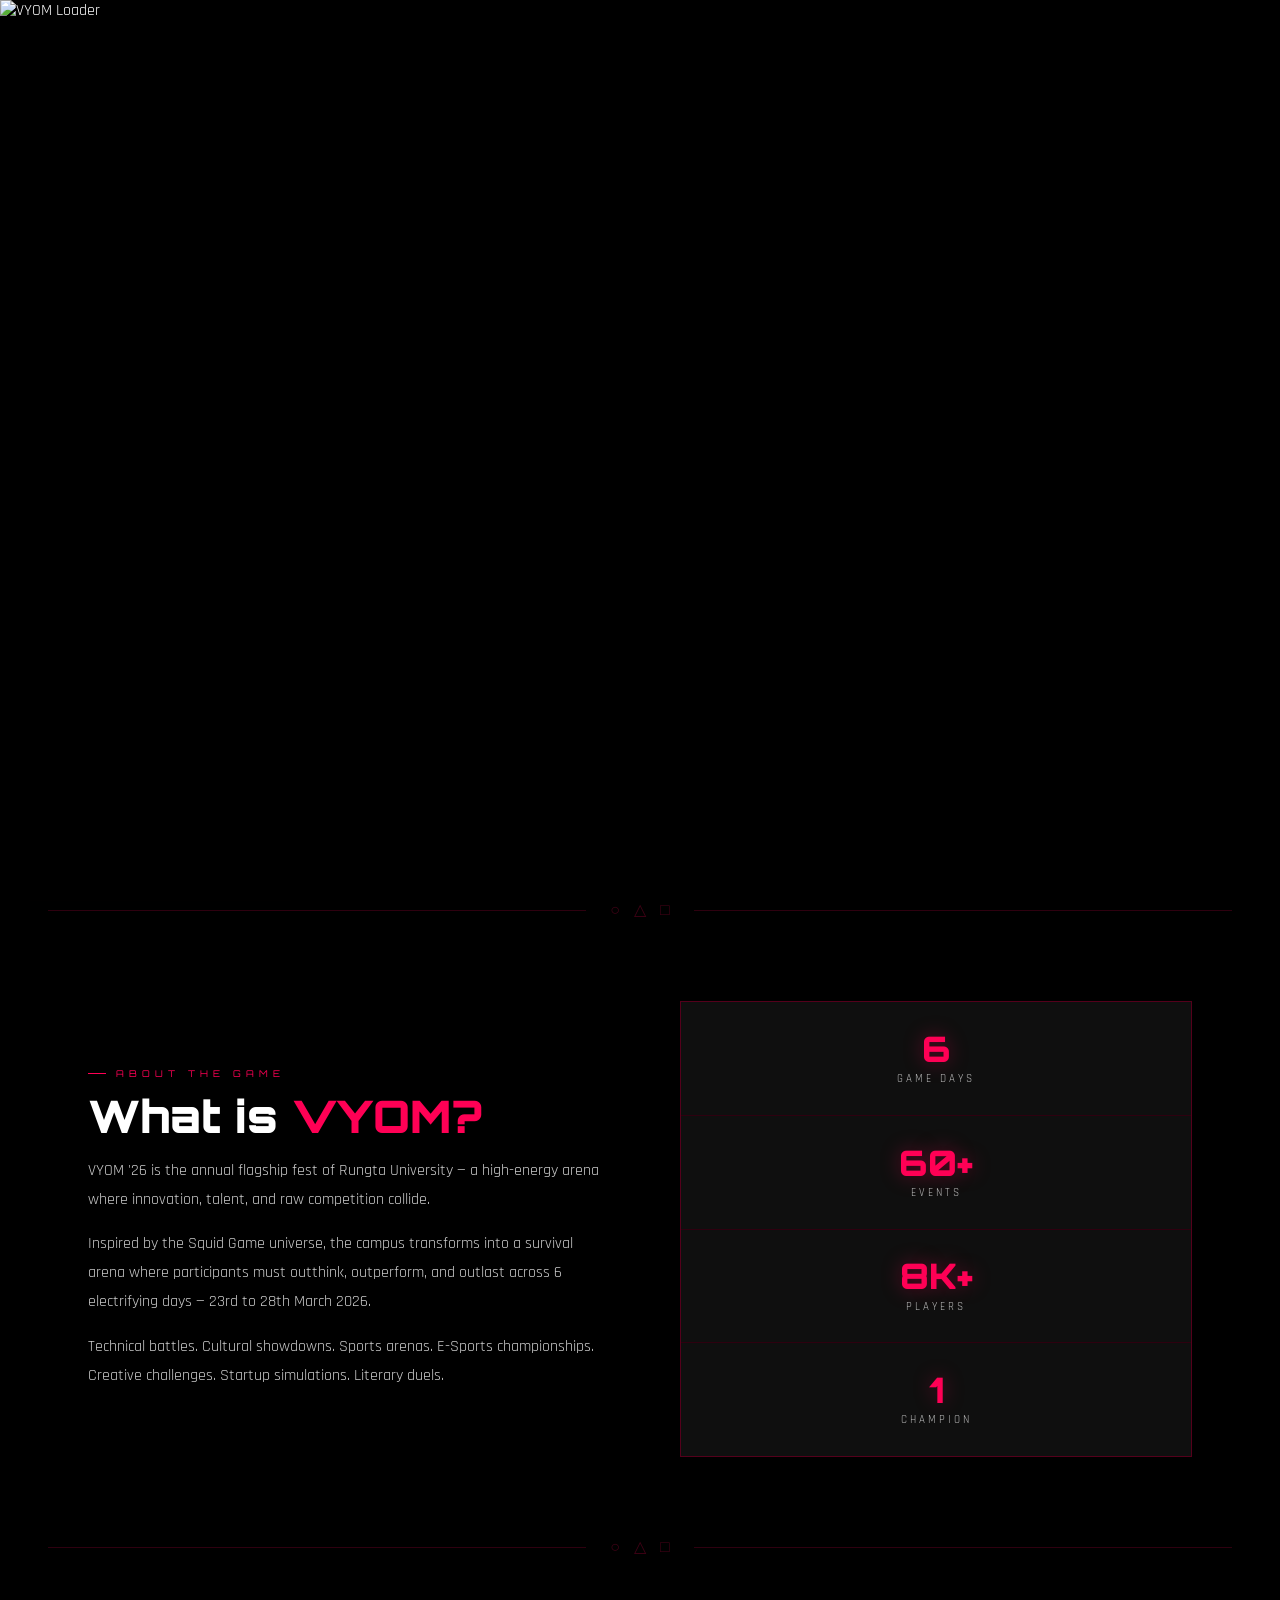
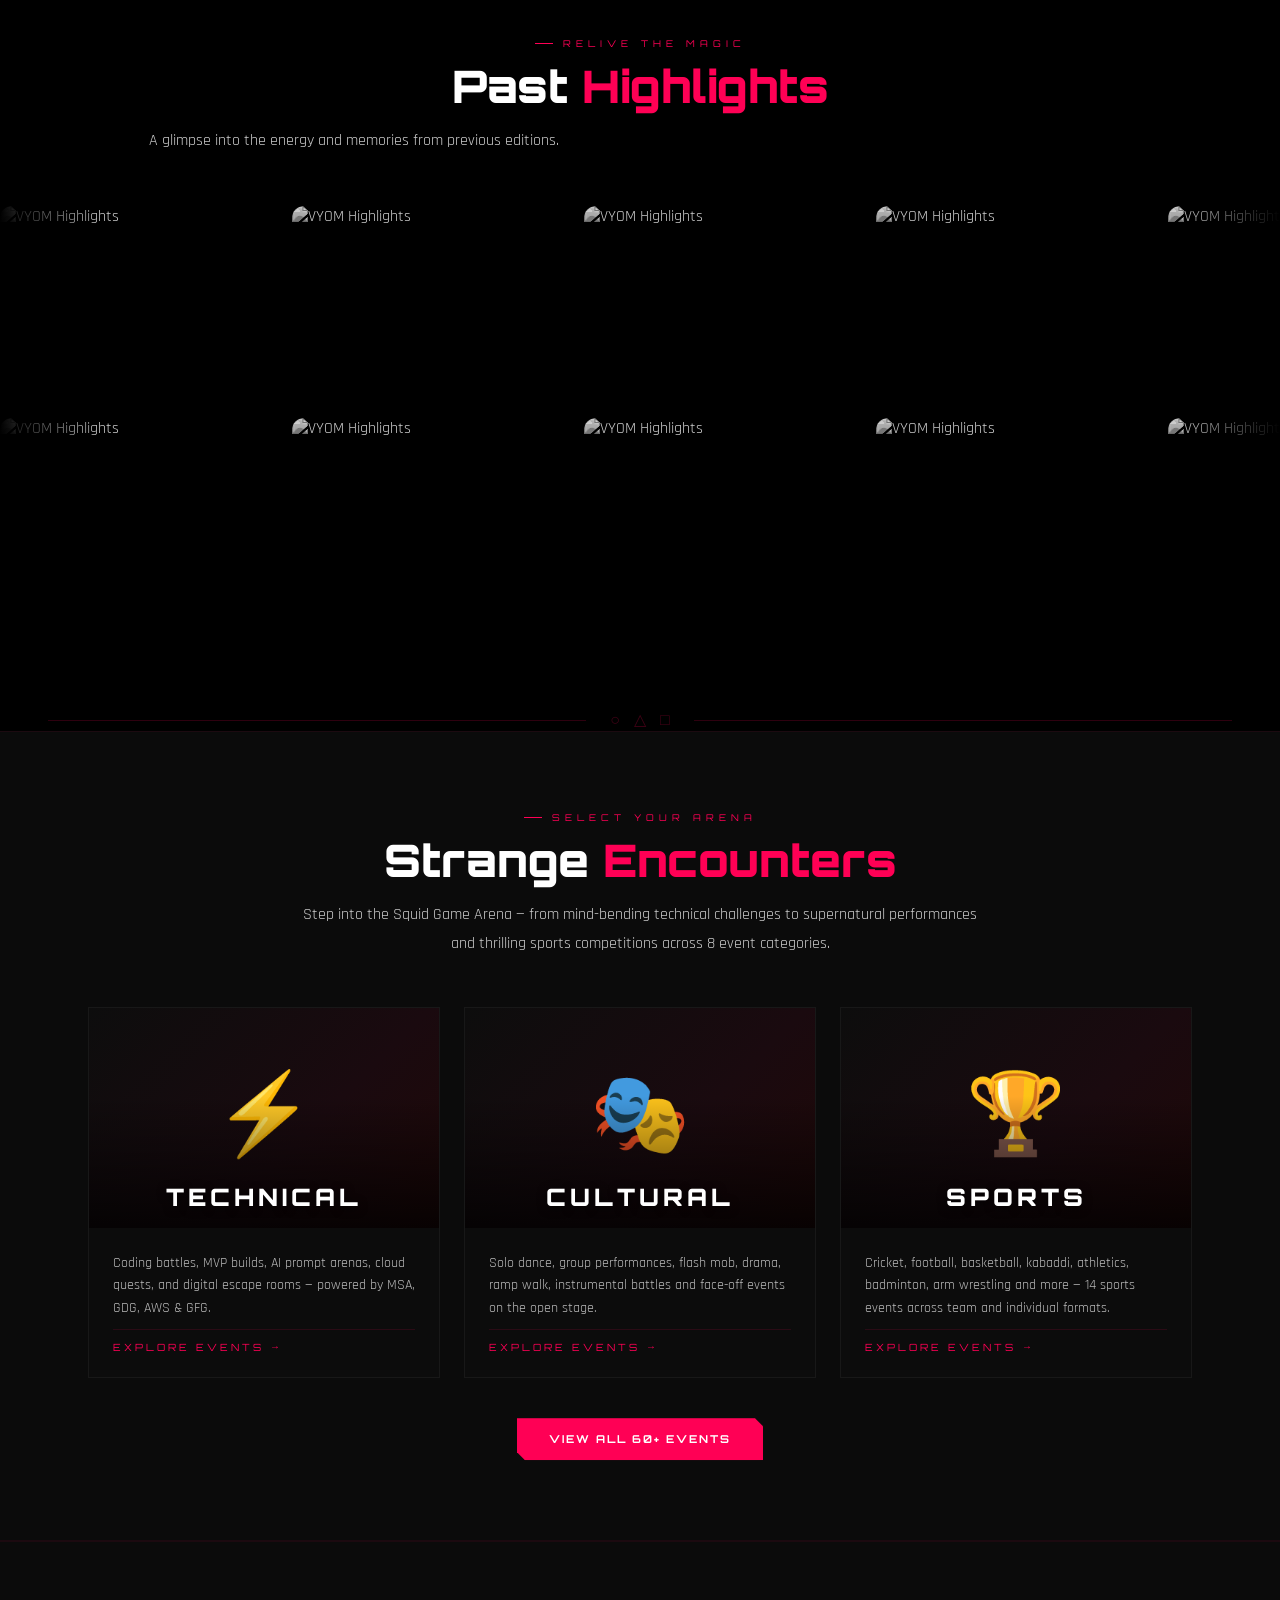
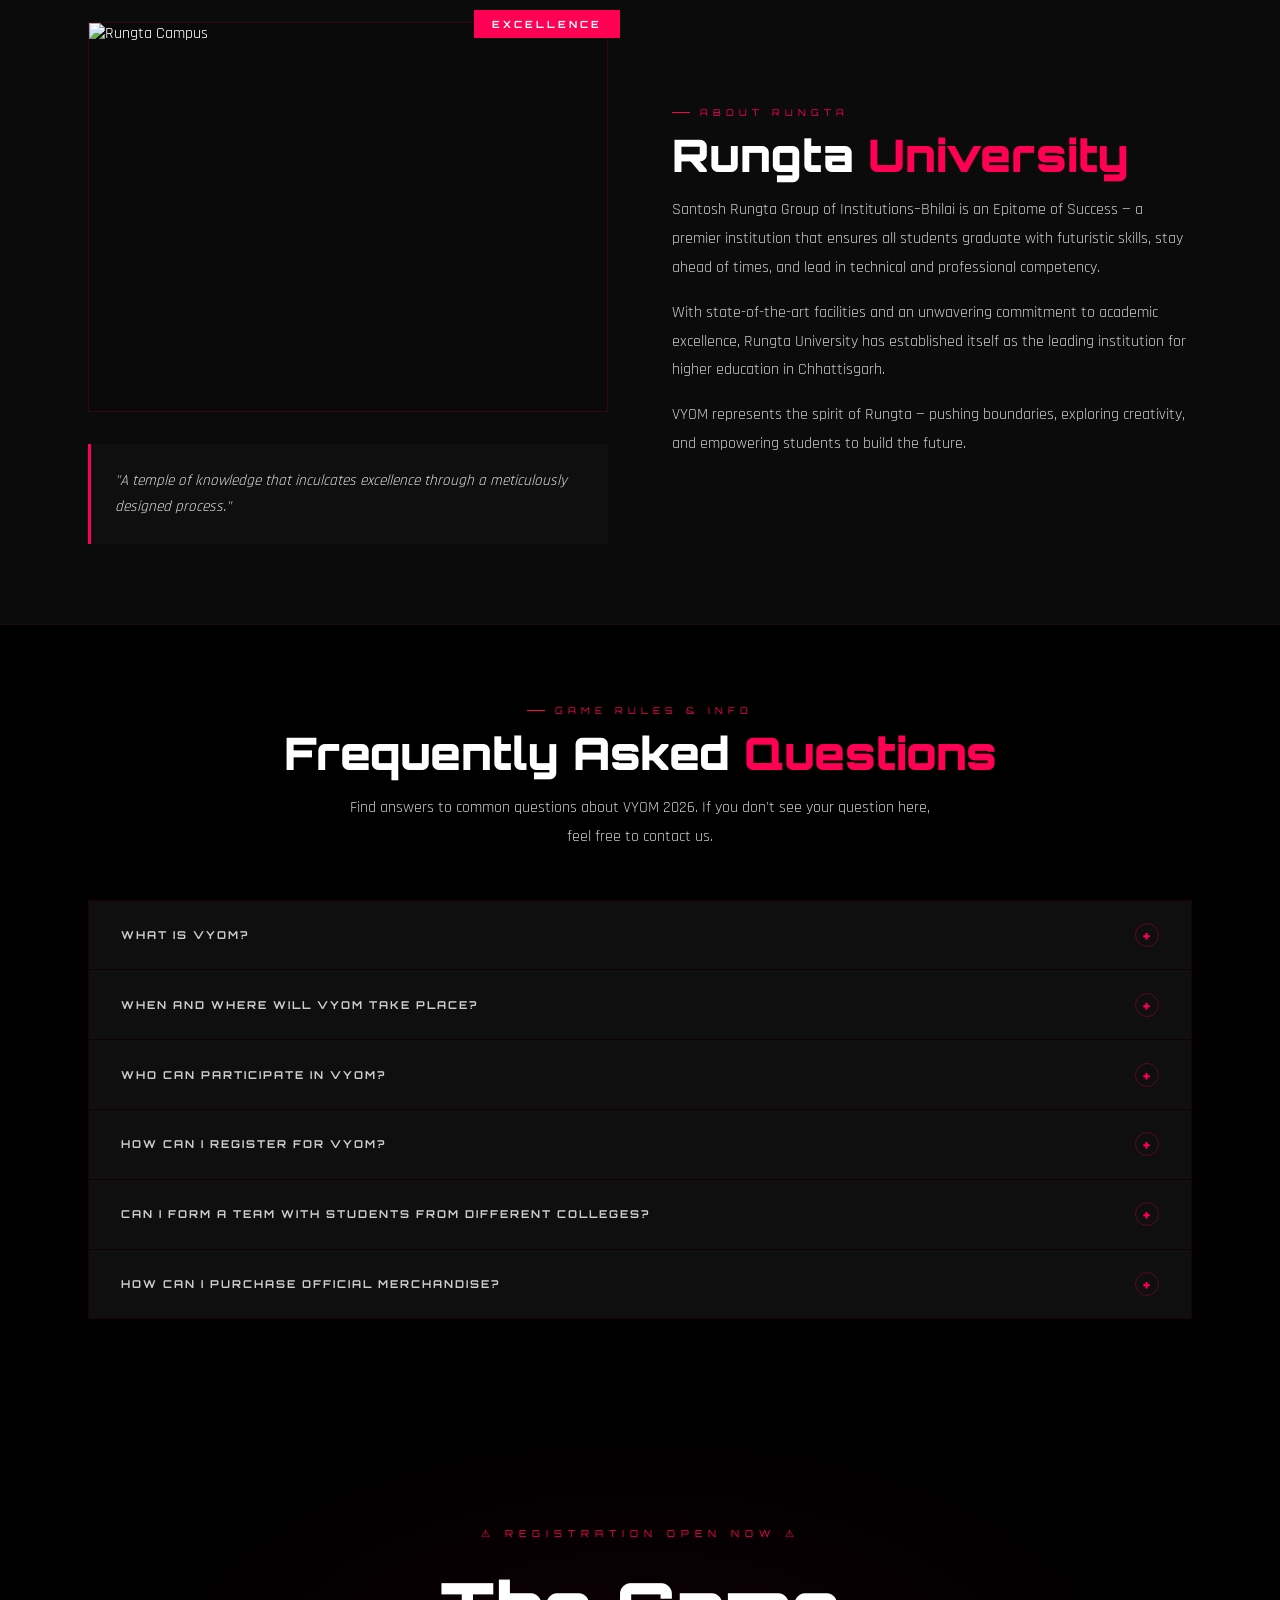
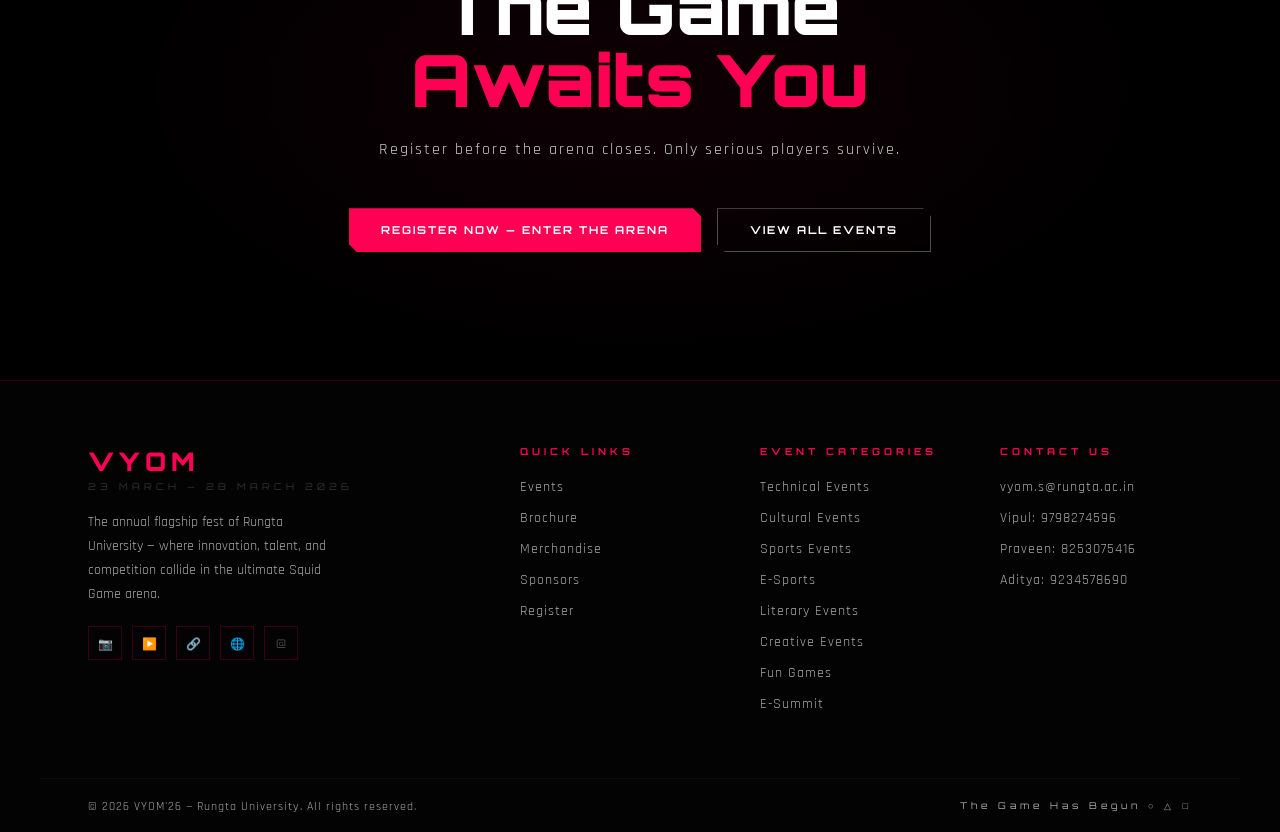
==== commit 8b4fa81a: "Update index.html" ====
--- a/index.html
+++ b/index.html
@@ -3,403 +3,658 @@
 <head>
 <meta charset="UTF-8">
 <meta name="viewport" content="width=device-width, initial-scale=1.0">
-<title>VYOM 2026 — Under Maintenance</title>
+<title>VYOM 2026 — The Game Begins | Rungta University</title>
 <link rel="icon" type="image/png" href="https://i.ibb.co/TD3bmT7h/Untitled-design.png">
 <link rel="preconnect" href="https://fonts.googleapis.com">
 <link href="https://fonts.googleapis.com/css2?family=Orbitron:wght@400;700;900&family=Rajdhani:wght@400;500;600;700&display=swap" rel="stylesheet">
+<link rel="stylesheet" href="shared.css">
 <style>
-  :root {
-    --pink: #ff0055;
-    --pink-dim: rgba(255,0,85,0.15);
-    --pink-border: rgba(255,0,85,0.35);
-  }
-
-  *, *::before, *::after { box-sizing: border-box; margin: 0; padding: 0; }
-
-  body {
-    background: #000;
-    color: #fff;
-    font-family: 'Rajdhani', sans-serif;
-    min-height: 100vh;
-    overflow-x: hidden;
-    display: flex;
-    flex-direction: column;
-    align-items: center;
-    justify-content: center;
-  }
-
-  /* ── GRID BACKGROUND ── */
-  .bg-grid {
-    position: fixed; inset: 0; z-index: 0;
-    background-image:
-      linear-gradient(rgba(255,0,85,0.04) 1px, transparent 1px),
-      linear-gradient(90deg, rgba(255,0,85,0.04) 1px, transparent 1px);
-    background-size: 60px 60px;
-  }
-  .bg-radial {
-    position: fixed; inset: 0; z-index: 0;
-    background: radial-gradient(ellipse 80% 70% at 50% 50%, rgba(255,0,85,0.08) 0%, transparent 65%);
-  }
-  .bg-scan {
-    position: fixed; inset: 0; z-index: 0;
-    background: repeating-linear-gradient(0deg, transparent, transparent 2px, rgba(0,0,0,0.06) 2px, rgba(0,0,0,0.06) 4px);
-    pointer-events: none;
-  }
-
-  /* ── CANVAS ── */
-  #particle-canvas {
-    position: fixed; top: 0; left: 0; width: 100%; height: 100%;
-    z-index: 1; pointer-events: none;
-  }
-
-  /* ── MAIN CONTENT ── */
-  .page {
-    position: relative; z-index: 2;
-    min-height: 100vh;
-    width: 100%;
-    display: flex; flex-direction: column;
-    align-items: center; justify-content: center;
-    padding: 3rem 1.5rem;
-    text-align: center;
-  }
-
-  /* ── LOGO ── */
-  .logo-wrap {
-    margin-bottom: 2.5rem;
-    opacity: 0;
-    animation: fadeUp 0.7s 0.3s forwards;
-  }
-  .logo-img {
-    height: 64px; width: auto;
-    filter: drop-shadow(0 0 12px rgba(255,0,85,0.5));
-  }
-
-  /* ── BADGE ── */
-  .badge {
-    display: inline-flex; align-items: center; gap: 12px;
-    border: 1px solid var(--pink-border);
-    color: var(--pink);
-    font-family: 'Orbitron', monospace;
-    font-size: 0.55rem; letter-spacing: 5px;
-    padding: 7px 20px; margin-bottom: 2rem;
-    text-transform: uppercase;
-    opacity: 0; animation: fadeUp 0.7s 0.5s forwards;
-  }
-  .badge::before, .badge::after { content: '◆'; font-size: 0.4rem; opacity: 0.5; }
-
-  /* ── MAIN TITLE ── */
-  .main-title {
-    font-family: 'Orbitron', monospace;
-    font-size: clamp(3.5rem, 12vw, 8rem);
-    font-weight: 900; color: #fff;
-    letter-spacing: -2px; line-height: 0.9;
-    text-shadow: 0 0 10px #ff0055, 0 0 30px #ff0055, 0 0 60px rgba(255,0,85,0.4);
-    animation: glitch 6s infinite, fadeUp 0.7s 0.7s both;
-    opacity: 0;
-  }
-  .sub-title {
-    font-family: 'Orbitron', monospace;
-    font-size: clamp(1rem, 3.5vw, 2rem);
-    font-weight: 400; color: var(--pink);
-    letter-spacing: 8px; margin-top: 0.3rem;
-    opacity: 0; animation: fadeUp 0.7s 0.9s forwards;
-  }
-
-  /* ── STATUS LINE ── */
-  .status-line {
-    display: flex; align-items: center; gap: 10px;
-    font-family: 'Orbitron', monospace;
-    font-size: 0.6rem; letter-spacing: 4px;
-    color: #aaa; text-transform: uppercase;
-    margin: 2rem 0;
-    opacity: 0; animation: fadeUp 0.7s 1.1s forwards;
-  }
-  .status-dot {
-    width: 8px; height: 8px; border-radius: 50%;
-    background: var(--pink);
-    box-shadow: 0 0 8px var(--pink), 0 0 16px var(--pink);
-    animation: blink 1.4s ease-in-out infinite;
-  }
-  @keyframes blink { 0%,100%{opacity:0.3} 50%{opacity:1} }
-
-  /* ── DIVIDER ── */
-  .sym-div {
-    display: flex; align-items: center; gap: 1rem;
-    width: min(500px, 90%); margin: 0 auto 2.5rem;
-    opacity: 0; animation: fadeUp 0.7s 1.2s forwards;
-  }
-  .sym-div-line { flex: 1; height: 1px; background: var(--pink-border); }
-  .sym-div-icons { display: flex; gap: 10px; color: var(--pink); font-size: 0.7rem; }
-
-  /* ── INFO CARD ── */
-  .card {
-    background: rgba(15,15,15,0.85);
-    border: 1px solid var(--pink-border);
-    box-shadow: 0 0 30px rgba(255,0,85,0.1), inset 0 0 20px rgba(255,0,85,0.04);
-    clip-path: polygon(0 0, calc(100% - 12px) 0, 100% 12px, 100% 100%, 12px 100%, 0 calc(100% - 12px));
-    padding: 2.5rem 3rem;
-    max-width: 600px; width: 100%;
-    opacity: 0; animation: fadeUp 0.7s 1.35s forwards;
-  }
-
-  .card-label {
-    font-family: 'Orbitron', monospace;
-    font-size: 0.55rem; letter-spacing: 5px;
-    color: var(--pink); text-transform: uppercase;
-    margin-bottom: 1.2rem;
-    display: flex; align-items: center; justify-content: center; gap: 8px;
-  }
-  .card-label::before, .card-label::after { content: '—'; opacity: 0.4; }
-
-  .card-heading {
-    font-family: 'Orbitron', monospace;
-    font-size: clamp(1rem, 3vw, 1.5rem);
-    font-weight: 700; color: #fff;
-    letter-spacing: 2px; margin-bottom: 0.5rem;
-  }
-
-  .card-sub {
-    font-size: 1rem; color: #bbb;
-    letter-spacing: 1px; margin-bottom: 2rem;
-  }
-
-  /* ── LOCATION BLOCK ── */
-  .location-block {
-    background: rgba(255,0,85,0.05);
-    border: 1px solid var(--pink-border);
-    border-left: 3px solid var(--pink);
-    padding: 1.4rem 1.8rem;
-    margin-bottom: 1.5rem;
-    text-align: left;
-  }
-  .loc-row {
-    display: flex; align-items: flex-start; gap: 14px;
-    margin-bottom: 10px;
-  }
-  .loc-row:last-child { margin-bottom: 0; }
-  .loc-icon {
-    color: var(--pink); font-size: 1.1rem;
-    margin-top: 2px; flex-shrink: 0;
-    text-shadow: 0 0 8px var(--pink);
-  }
-  .loc-detail { flex: 1; }
-  .loc-key {
-    font-family: 'Orbitron', monospace;
-    font-size: 0.52rem; letter-spacing: 4px;
-    color: #888; text-transform: uppercase;
-    display: block; margin-bottom: 3px;
-  }
-  .loc-val {
-    font-size: 1.1rem; font-weight: 700;
-    color: #fff; letter-spacing: 1px;
-  }
-
-  /* ── BLINK TEXT ── */
-  .alarm {
-    font-family: 'Orbitron', monospace;
-    font-size: 0.58rem; letter-spacing: 5px;
-    color: var(--pink); text-transform: uppercase;
-    animation: alarmBlink 2s ease-in-out infinite;
-  }
-  @keyframes alarmBlink { 0%,100%{opacity:0.3} 50%{opacity:1} }
-
-  /* ── FOOTER NOTE ── */
-  .footer-note {
-    font-family: 'Orbitron', monospace;
-    font-size: 0.5rem; letter-spacing: 4px;
-    color: #444; text-transform: uppercase;
-    margin-top: 3rem;
-    opacity: 0; animation: fadeUp 0.7s 1.7s forwards;
-  }
-
-  /* ── FLOATING SYMBOLS ── */
-  .float-sym {
-    position: fixed; font-size: 80px;
-    color: var(--pink); opacity: 0.025;
-    animation: floatS 10s ease-in-out infinite;
-    z-index: 0; pointer-events: none;
-    font-family: 'Orbitron', monospace;
-  }
-  .float-sym:nth-child(1) { top: 8%; left: 4%; font-size: 70px; animation-delay: 0s; }
-  .float-sym:nth-child(2) { top: 15%; right: 6%; animation-delay: 2s; }
-  .float-sym:nth-child(3) { top: 55%; left: 2%; font-size: 50px; animation-delay: 5s; }
-  .float-sym:nth-child(4) { bottom: 15%; right: 4%; font-size: 85px; animation-delay: 1.5s; }
-  .float-sym:nth-child(5) { bottom: 10%; left: 15%; font-size: 60px; animation-delay: 3.5s; }
-  @keyframes floatS {
-    0%,100%{ transform: translateY(0) rotate(0deg) }
-    33%{ transform: translateY(-14px) rotate(3deg) }
-    66%{ transform: translateY(7px) rotate(-2deg) }
-  }
-
-  /* ── KEYFRAMES ── */
-  @keyframes fadeUp {
-    from { opacity:0; transform: translateY(24px); }
-    to   { opacity:1; transform: translateY(0); }
-  }
-  @keyframes glitch {
-    0%,100%{ transform: translate(0) }
-    20%{ transform: translate(-2px, 2px) }
-    40%{ transform: translate(2px,-2px) }
-    60%{ transform: translate(-1px,1px) }
-    80%{ transform: translate(1px,-1px) }
-  }
-
-  /* ── CUSTOM CURSOR ── */
-  #cursor {
-    position: fixed; pointer-events: none;
-    font-size: 16px; color: var(--pink);
-    text-shadow: 0 0 10px var(--pink);
-    z-index: 9999;
-  }
-
-  @media (max-width: 600px) {
-    .card { padding: 2rem 1.5rem; }
-    .card-heading { font-size: 1rem; }
-  }
+#preloader{position:fixed;top:0;left:0;width:100%;height:100%;background:#000;display:flex;align-items:center;justify-content:center;z-index:10000;transition:opacity 0.8s ease,visibility 0.8s ease;}
+#preloader.hidden{opacity:0;visibility:hidden;}
+.preloader-content{width:100%;height:100%;display:flex;align-items:center;justify-content:center;}
+.preloader-logo{width:100%;height:100%;object-fit:cover;display:block;}
+
+#hero{min-height:100vh;display:flex;flex-direction:column;align-items:center;justify-content:center;text-align:center;position:relative;overflow:hidden;padding:5rem 2rem 4rem;background-image:url('https://i.ibb.co/HLYb90TH/Untitled-design-12.jpg');background-size:cover;background-position:center;background-repeat:no-repeat;}
+#hero::before{content:'';position:absolute;inset:0;background:linear-gradient(to bottom,rgba(0,0,0,0.4),rgba(0,0,0,0.85)),radial-gradient(circle at center,rgba(255,0,85,0.15),transparent 70%);z-index:0;}
+#hero > *:not(.h-grid):not(.h-radial):not(.h-scan):not(.h-sym){position:relative;z-index:2;}
+.h-grid,.h-radial,.h-scan,.h-sym{z-index:1;}
+.h-grid{position:absolute;inset:0;background-image:linear-gradient(rgba(255,0,85,0.04) 1px,transparent 1px),linear-gradient(90deg,rgba(255,0,85,0.04) 1px,transparent 1px);background-size:60px 60px;}
+.h-radial{position:absolute;inset:0;background:radial-gradient(ellipse 80% 70% at 50% 55%,rgba(255,0,85,0.07) 0%,transparent 65%);}
+.h-scan{position:absolute;inset:0;background:repeating-linear-gradient(0deg,transparent,transparent 2px,rgba(0,0,0,0.07) 2px,rgba(0,0,0,0.07) 4px);pointer-events:none;}
+.h-sym{position:absolute;font-size:100px;color:var(--pink);opacity:0.025;animation:floatS 10s ease-in-out infinite;}
+.h-sym:nth-child(1){top:8%;left:3%;font-size:80px;animation-delay:0s}
+.h-sym:nth-child(2){top:14%;right:5%;animation-delay:2s}
+.h-sym:nth-child(3){top:50%;left:1%;font-size:55px;animation-delay:5s}
+.h-sym:nth-child(4){bottom:18%;right:3%;font-size:90px;animation-delay:1.5s}
+.h-sym:nth-child(5){bottom:8%;left:18%;font-size:65px;animation-delay:3.5s}
+.h-sym:nth-child(6){top:32%;right:1%;font-size:50px;animation-delay:7s}
+@keyframes floatS{0%,100%{transform:translateY(0) rotate(0deg)}33%{transform:translateY(-14px) rotate(3deg)}66%{transform:translateY(7px) rotate(-2deg)}}
+.hero-content{position:relative;z-index:2;max-width:960px;}
+.h-badge{display:inline-flex;align-items:center;gap:12px;border:1px solid rgba(255,0,85,0.35);color:var(--pink);font-family:'Orbitron',monospace;font-size:0.58rem;letter-spacing:5px;padding:7px 20px;margin-bottom:2.5rem;text-transform:uppercase;opacity:0;animation:fadeUp 0.7s 0.5s forwards;}
+.h-badge::before,.h-badge::after{content:'◆';font-size:0.45rem;opacity:0.5}
+.h-title{font-family:'Orbitron',monospace;line-height:0.9;margin-bottom:1rem;opacity:0;animation:fadeUp 0.7s 0.8s forwards;}
+.h-title .t1{text-shadow:0 0 10px #ff0055,0 0 30px #ff0055,0 0 60px rgba(255,0,85,0.5);animation:glitch 6s infinite;}
+@keyframes glitch{0%,100%{transform:translate(0)}20%{transform:translate(-2px,2px)}40%{transform:translate(2px,-2px)}60%{transform:translate(-1px,1px)}80%{transform:translate(1px,-1px)}}
+.h-title .t1{display:block;font-size:clamp(4rem,13vw,9rem);font-weight:900;color:#fff;letter-spacing:-2px;}
+.h-title .t2{display:block;font-size:clamp(1.5rem,4.5vw,3.2rem);font-weight:400;color:var(--pink);letter-spacing:10px;margin-top:-0.3rem;}
+.h-sub{font-size:clamp(0.85rem,2vw,1.1rem);color:#ccc;letter-spacing:3px;text-transform:uppercase;margin:2rem 0 3rem;opacity:0;animation:fadeUp 0.7s 1.1s forwards;}
+.h-btns{display:flex;gap:1.2rem;justify-content:center;flex-wrap:wrap;margin-bottom:4rem;opacity:0;animation:fadeUp 0.7s 1.4s forwards;}
+@keyframes fadeUp{from{opacity:0;transform:translateY(28px)}to{opacity:1;transform:translateY(0)}}
+.cd-wrap{opacity:0;animation:fadeUp 0.7s 1.7s forwards;}
+.cd-label{font-family:'Orbitron',monospace;font-size:0.58rem;color:#aaa;letter-spacing:5px;text-transform:uppercase;margin-bottom:1rem;}
+.countdown{display:flex;gap:1rem;justify-content:center;align-items:center;flex-wrap:wrap;}
+.cd-unit{text-align:center;min-width:80px;}
+.cd-box{background:rgba(15,15,15,0.9);border:1px solid rgba(255,0,85,0.35);box-shadow:inset 0 0 10px rgba(255,0,85,0.2),0 0 18px rgba(255,0,85,0.2);padding:14px 12px 8px;clip-path:polygon(0 0,calc(100% - 7px) 0,100% 7px,100% 100%,7px 100%,0 calc(100% - 7px));}
+.cd-n{font-family:'Orbitron',monospace;font-size:2.6rem;font-weight:900;color:var(--pink);line-height:1;text-shadow:0 0 20px rgba(255,0,85,0.5);}
+.cd-l{font-size:0.55rem;color:#aaa;letter-spacing:3px;text-transform:uppercase;margin-top:5px;display:block;}
+.cd-sep{font-family:'Orbitron',monospace;font-size:1.8rem;color:#555;margin-bottom:18px;}
+.hero-scroll{position:absolute;bottom:2rem;left:50%;transform:translateX(-50%);display:flex;flex-direction:column;align-items:center;gap:6px;opacity:0;animation:fadeIn 1s 2.2s forwards;z-index:2;}
+.scroll-bar{width:2px;height:45px;background:linear-gradient(to bottom,var(--pink),transparent);animation:scrollMove 2s infinite;}
+@keyframes scrollMove{0%{transform:translateY(0);opacity:0.3}50%{transform:translateY(10px);opacity:1}100%{transform:translateY(0);opacity:0.3}}
+.scroll-txt{font-family:'Orbitron',monospace;font-size:0.48rem;color:#aaa;letter-spacing:4px;}
+@keyframes fadeIn{from{opacity:0}to{opacity:1}}
+
+.about-grid{display:grid;grid-template-columns:1fr 1fr;gap:5rem;align-items:center;}
+@media(max-width:768px){.about-grid{grid-template-columns:1fr;gap:2.5rem;}}
+.about-stats-col{display:flex;flex-direction:column;gap:1px;background:var(--border);border:1px solid var(--border);}
+.stat-box{background:var(--card);padding:1.8rem;text-align:center;transition:background 0.3s;}
+.stat-box:hover{background:var(--card2);}
+.stat-n{font-family:'Orbitron',monospace;font-size:2.2rem;font-weight:900;color:var(--pink);text-shadow:0 0 20px rgba(255,0,85,0.35);display:block;line-height:1;}
+.stat-l{font-size:0.7rem;color:#aaa;letter-spacing:3px;text-transform:uppercase;margin-top:6px;display:block;}
+
+.highlights-section{padding:80px 0;overflow:hidden;}
+.highlights-header{text-align:center;padding:0 5% 50px;}
+.highlights-header .sec-eye{justify-content:center;}
+.ph-track-wrap{width:100%;overflow:hidden;position:relative;margin-bottom:12px;}
+.ph-track-wrap::before,.ph-track-wrap::after{content:'';position:absolute;top:0;bottom:0;width:100px;z-index:2;pointer-events:none;}
+.ph-track-wrap::before{left:0;background:linear-gradient(to right,#000,transparent);}
+.ph-track-wrap::after{right:0;background:linear-gradient(to left,#000,transparent);}
+.ph-track{display:flex;gap:12px;width:max-content;}
+.ph-track.row1{animation:phScrollLeft 180s linear infinite;}
+.ph-track.row2{animation:phScrollRight 200s linear infinite;}
+.ph-track-wrap:hover .ph-track{animation-play-state:paused;}
+@keyframes phScrollLeft{0%{transform:translateX(0)}100%{transform:translateX(-50%)}}
+@keyframes phScrollRight{0%{transform:translateX(-50%)}100%{transform:translateX(0)}}
+.ph-item{flex-shrink:0;width:280px;height:200px;overflow:hidden;position:relative;border-radius:12px;}
+.ph-item img{width:100%;height:100%;object-fit:cover;display:block;filter:grayscale(100%) brightness(0.8);transition:filter 0.5s ease,transform 0.5s ease;}
+.ph-item:hover img{filter:grayscale(0%) brightness(1.05) saturate(1.2);transform:scale(1.04);}
+.ph-item::after{content:'';position:absolute;inset:0;border:2px solid transparent;border-radius:12px;transition:border-color 0.4s;pointer-events:none;}
+.ph-item:hover::after{border-color:rgba(255,0,85,0.6);}
+@media(max-width:768px){.ph-item{width:200px;height:145px;}}
+
+.events-bg{background:#0b0b0b;border-top:1px solid rgba(255,0,85,0.07);border-bottom:1px solid rgba(255,0,85,0.07);}
+
+.rungta-grid{display:grid;grid-template-columns:1fr 1fr;gap:4rem;align-items:center;}
+.rungta-img-wrap{position:relative;}
+.rungta-img{width:100%;aspect-ratio:4/3;object-fit:cover;border:1px solid var(--border);display:block;filter:grayscale(20%) contrast(1.1);transition:transform 0.3s ease,box-shadow 0.3s ease,filter 0.3s ease;}
+.rungta-img:hover{transform:scale(1.02);box-shadow:0 0 25px rgba(255,0,85,0.6);filter:brightness(1.1) grayscale(0%) contrast(1.2);}
+.rungta-badge{position:absolute;top:-12px;right:-12px;background:var(--pink);color:#fff;font-family:'Orbitron',monospace;font-size:0.62rem;font-weight:700;letter-spacing:3px;padding:8px 18px;text-transform:uppercase;}
+.rungta-quote{background:var(--card);border-left:3px solid var(--pink);padding:1.5rem;margin-top:2rem;font-size:0.95rem;color:#ccc;line-height:1.7;font-style:italic;}
+
+.faq-list{display:flex;flex-direction:column;gap:1px;background:rgba(255,0,85,0.06);border:1px solid rgba(255,0,85,0.06);margin-top:3rem;}
+.faq-item{background:var(--card);}
+.faq-q{display:flex;align-items:center;justify-content:space-between;padding:1.4rem 2rem;cursor:pointer;transition:background 0.2s;font-family:'Orbitron',monospace;font-size:0.68rem;font-weight:700;color:#ccc;letter-spacing:2px;text-transform:uppercase;gap:1rem;}
+.faq-q:hover,.faq-q.open{background:var(--card2);color:#fff;}
+.faq-ic{width:24px;height:24px;border:1px solid rgba(255,0,85,0.3);border-radius:50%;display:flex;align-items:center;justify-content:center;color:var(--pink);font-size:1rem;flex-shrink:0;transition:all 0.3s;}
+.faq-q.open .faq-ic{background:var(--pink);color:#fff;border-color:var(--pink);transform:rotate(45deg);}
+.faq-a{max-height:0;overflow:hidden;padding:0 2rem;font-size:0.92rem;color:#aaa;line-height:1.75;transition:max-height 0.4s ease,padding 0.4s ease;}
+.faq-a.open{max-height:300px;padding:0 2rem 1.5rem;}
+
+.final-cta-sec{text-align:center;padding:8rem 2rem;position:relative;overflow:hidden;}
+.final-cta-bg{position:absolute;inset:0;background:radial-gradient(ellipse 70% 80% at 50% 50%,rgba(255,0,85,0.06) 0%,transparent 60%);}
+.fc-content{position:relative;z-index:1;max-width:680px;margin:0 auto;}
+.fc-alarm{font-family:'Orbitron',monospace;font-size:0.6rem;color:var(--pink);letter-spacing:6px;text-transform:uppercase;margin-bottom:2rem;animation:alarmBlink 2s ease-in-out infinite;}
+@keyframes alarmBlink{0%,100%{opacity:0.4}50%{opacity:1}}
+.fc-title{font-family:'Orbitron',monospace;font-size:clamp(2.5rem,6vw,4.5rem);font-weight:900;color:#fff;line-height:1;margin-bottom:1.5rem;}
+.fc-title span{color:var(--pink);display:block;}
+.fc-sub{font-size:1rem;color:#aaa;margin-bottom:3rem;letter-spacing:2px;}
+.fc-btns{display:flex;gap:1rem;justify-content:center;flex-wrap:wrap;}
+
+@media(max-width:768px){.about-grid,.rungta-grid{grid-template-columns:1fr;gap:2.5rem}}
+
+.nav-logo{display:flex;align-items:center;text-decoration:none;}
+.nav-logo-img{height:55px;width:auto;max-width:200px;object-fit:contain;}
+@media(max-width:768px){.nav-logo-img{height:45px;max-width:160px;}}
+.nav-logo-sym,.nav-logo-text,.nav-logo-year{display:none;}
+#navbar{background:rgba(0,0,0,0.3)!important;backdrop-filter:blur(15px) saturate(180%);-webkit-backdrop-filter:blur(15px) saturate(180%);border-bottom:1px solid rgba(255,255,255,0.05);transition:all 0.3s ease;}
+#navbar.scrolled{background:rgba(0,0,0,0.5)!important;backdrop-filter:blur(15px) saturate(180%);-webkit-backdrop-filter:blur(15px) saturate(180%);}
+#navbar .nav-links a,#navbar .nav-cta{color:#fff;}
+#navbar .nav-links a:hover,#navbar .nav-cta:hover{color:var(--pink);}
+#navbar .hamburger span{background:#fff;}
+.nav-logo-img{filter:drop-shadow(0 2px 4px rgba(0,0,0,0.5));}
+
+.reveal{opacity:0;transform:translateY(30px);transition:opacity 0.7s cubic-bezier(0.25,0.46,0.45,0.94),transform 0.7s cubic-bezier(0.25,0.46,0.45,0.94);}
+.reveal.visible{opacity:1;transform:translateY(0);}
+
+body{background-color:#000;color:#fff;animation:pageFade 1s ease;}
+@keyframes pageFade{from{opacity:0;transform:scale(1.02);}to{opacity:1;transform:scale(1);}}
+.sec-desc{color:#ccc!important;}
+.sec-desc strong,.sec-desc b{color:#fff;}
+.aci-desc{color:#bbb!important;}
+.faq-a{color:#bbb!important;}
+.fc-sub{color:#ccc!important;}
+.cd-label,.scroll-txt,.stat-l,.cd-l{color:#bbb!important;}
+.rungta-quote{color:#ddd!important;}
+.footer-about,.footer-col ul li a,.footer-copy,.footer-sym{color:#aaa!important;}
+.footer-col ul li a:hover{color:var(--pink)!important;}
+
+#reg-notification{position:fixed;bottom:20px;left:20px;background:rgba(20,20,20,0.4);backdrop-filter:blur(12px) saturate(180%);-webkit-backdrop-filter:blur(12px) saturate(180%);border-left:4px solid var(--pink);border-radius:4px;padding:12px 18px;box-shadow:0 0 20px rgba(255,0,85,0.3);z-index:9999;font-family:'Rajdhani',sans-serif;color:#fff;max-width:280px;transition:transform 0.3s ease,opacity 0.3s ease;border:1px solid rgba(255,255,255,0.1);border-left:4px solid var(--pink);pointer-events:none;}
+.notif-content{display:flex;align-items:center;gap:10px;}
+.notif-icon{color:var(--pink);font-size:1.2rem;animation:pulse 2s infinite;}
+.notif-text{font-size:0.85rem;line-height:1.4;}
+.notif-name{font-weight:700;color:var(--pink);}
+.notif-event{font-weight:600;color:#fff;}
+.notif-arena{display:inline-block;background:rgba(255,0,85,0.2);padding:2px 8px;border-radius:20px;font-size:0.7rem;margin-top:4px;color:#ccc;}
+@keyframes pulse{0%,100%{opacity:0.8;}50%{opacity:1;text-shadow:0 0 8px var(--pink);}}
+@media(max-width:600px){#reg-notification{max-width:220px;font-size:0.75rem;bottom:10px;left:10px;}}
+
+.arena-grid-3{display:grid;grid-template-columns:repeat(3,1fr);gap:1.5rem;margin-top:3rem;}
+@media(max-width:700px){.arena-grid-3{grid-template-columns:1fr;}}
+.arena-card-img{display:flex;flex-direction:column;background:#0c0c0c;border:1px solid rgba(255,255,255,0.05);overflow:hidden;text-decoration:none;cursor:pointer;transition:transform 0.25s,border-color 0.25s,box-shadow 0.25s;}
+.arena-card-img:hover{transform:translateY(-5px);border-color:rgba(255,0,85,0.35);box-shadow:0 0 20px rgba(255,0,85,0.3),0 0 50px rgba(255,0,85,0.15);}
+.aci-photo{position:relative;height:220px;overflow:hidden;background:#111;}
+.aci-photo img{width:100%;height:100%;object-fit:cover;display:block;transition:transform 0.4s,filter 0.3s,box-shadow 0.3s;}
+.arena-card-img:hover .aci-photo img{transform:scale(1.06);filter:brightness(1) saturate(1.2);}
+.aci-photo::after{content:'';position:absolute;inset:0;background:linear-gradient(to bottom,transparent 40%,rgba(0,0,0,0.75) 100%);pointer-events:none;}
+.aci-photo-title{position:absolute;bottom:0;left:0;right:0;z-index:2;text-align:center;padding:1rem;font-family:'Orbitron',monospace;font-size:clamp(1rem,2.5vw,1.5rem);font-weight:900;color:#fff;letter-spacing:4px;text-transform:uppercase;text-shadow:0 2px 10px rgba(0,0,0,0.8);}
+.aci-fallback{width:100%;height:100%;display:flex;align-items:center;justify-content:center;font-size:5rem;background:linear-gradient(135deg,#0d0d0d,#1a0a0f 60%,#200808);}
+.aci-body{padding:1.5rem;flex:1;display:flex;flex-direction:column;gap:10px;}
+.aci-desc{font-size:0.88rem;color:#aaa;line-height:1.6;flex:1;}
+.aci-cta{font-family:'Orbitron',monospace;font-size:0.62rem;color:var(--pink);letter-spacing:3px;text-transform:uppercase;display:flex;align-items:center;gap:8px;padding-top:10px;border-top:1px solid rgba(255,0,85,0.12);transition:gap 0.2s;}
+.aci-cta::after{content:'→';}
+.arena-card-img:hover .aci-cta{gap:14px;}
+
+.btn-pink{background:var(--pink);border:none;padding:14px 32px;font-family:'Orbitron',monospace;letter-spacing:2px;transition:all .3s ease;box-shadow:0 0 15px rgba(255,0,85,0.4);}
+.btn-pink:hover{transform:scale(1.06);box-shadow:0 0 12px #ff0055,0 0 32px #ff0055,0 0 60px rgba(255,0,85,0.6);}
+.btn-ghost{border:1px solid rgba(255,255,255,0.3);padding:14px 32px;font-family:'Orbitron',monospace;letter-spacing:2px;transition:all .3s ease;background:transparent;color:#fff;}
+.btn-ghost:hover{background:rgba(255,0,85,0.15);border-color:var(--pink);box-shadow:0 0 20px rgba(255,0,85,0.4);}
+
+#cursor{position:fixed;pointer-events:none;font-size:18px;color:var(--pink);text-shadow:0 0 10px var(--pink);z-index:9999;}
 </style>
 </head>
 <body>
 
+<!-- ===== PRELOADER (GIF) ===== -->
+<div id="preloader">
+  <div class="preloader-content">
+    <img src="https://raw.githubusercontent.com/nikush1/public/4e17c2bb5c87ddeed86f17891cd9632e99977121/original-a776538c6d5bedc7eb58c5977b9bd1df.gif" alt="VYOM Loader" class="preloader-logo">
+  </div>
+</div>
+
 <div id="cursor">○</div>
-<canvas id="particle-canvas"></canvas>
-
-<div class="bg-grid"></div>
-<div class="bg-radial"></div>
-<div class="bg-scan"></div>
-
-<div class="float-sym">○</div>
-<div class="float-sym">△</div>
-<div class="float-sym">□</div>
-<div class="float-sym">○</div>
-<div class="float-sym">△</div>
-
-<div class="page">
-
-  <!-- Logo -->
-  <div class="logo-wrap">
-    <img src="https://i.ibb.co/TD3bmT7h/Untitled-design.png" alt="VYOM Logo" class="logo-img">
-  </div>
-
-  <!-- Badge -->
-  <div class="badge">Rungta University &nbsp;|&nbsp; Annual Fest 2026</div>
-
-  <!-- Title -->
-  <h1 class="main-title">VYOM</h1>
-  <p class="sub-title">2 0 2 6</p>
-
-  <!-- Status -->
-  <div class="status-line">
-    <div class="status-dot"></div>
-    System Undergoing Maintenance — Please Stand By
-  </div>
-
-  <!-- Divider -->
-  <div class="sym-div">
-    <div class="sym-div-line"></div>
-    <div class="sym-div-icons"><span>○</span><span>△</span><span>□</span></div>
-    <div class="sym-div-line"></div>
-  </div>
-
-  <!-- Card -->
-  <div class="card">
-    <div class="card-label">Intel Drop</div>
-    <div class="card-heading">Website Temporarily Offline</div>
-    <div class="card-sub">We're upgrading the arena. Find us in person for all details.</div>
-
-    <div class="location-block">
-      <div class="loc-row">
-        <div class="loc-icon">📍</div>
-        <div class="loc-detail">
-          <span class="loc-key">Location</span>
-          <span class="loc-val">FB 19 Room, B Block</span>
+
+<div id="mobile-menu">
+  <a href="index.html" class="active">Home</a>
+  <a href="events.html">Events</a>
+  <a href="sponsors.html">Sponsors</a>
+  <a href="brochure.html">Brochure</a>
+  <a href="https://rungta.campusmall.in/" target="_blank" rel="noopener">Merchandise</a>
+  <a href="events.html">Register</a>
+</div>
+
+<nav id="navbar">
+  <a href="index.html" class="nav-logo">
+    <img src="https://i.ibb.co/TD3bmT7h/Untitled-design.png" alt="VYOM Logo" class="nav-logo-img">
+  </a>
+  <ul class="nav-links">
+    <li><a href="index.html" class="active">Home</a></li>
+    <li><a href="events.html">Events</a></li>
+    <li><a href="sponsors.html">Sponsors</a></li>
+    <li><a href="brochure.html">Brochure</a></li>
+    <li><a href="https://rungta.campusmall.in/" target="_blank" rel="noopener">Merchandise</a></li>
+  </ul>
+  <div style="display:flex;align-items:center;gap:1rem;">
+    <a href="events.html" class="nav-cta">Register Now</a>
+    <div class="hamburger" onclick="toggleNav()"><span></span><span></span><span></span></div>
+  </div>
+</nav>
+
+<section id="hero">
+  <div class="h-grid"></div>
+  <div class="h-radial"></div>
+  <div class="h-scan"></div>
+  <div class="h-sym">○</div><div class="h-sym">△</div><div class="h-sym">□</div>
+  <div class="h-sym">○</div><div class="h-sym">△</div><div class="h-sym">□</div>
+  <canvas id="particle-canvas" style="position:absolute;top:0;left:0;width:100%;height:100%;z-index:1;pointer-events:none;"></canvas>
+  <div class="hero-content">
+    <div class="h-badge">Rungta University &nbsp;|&nbsp; Annual Fest 2026</div>
+    <h1 class="h-title">
+      <span class="t1">VYOM</span>
+      <span class="t2">2 0 2 6</span>
+    </h1>
+    <p class="h-sub">The Game Begins — Only the bold, creative &amp; relentless will survive</p>
+    <div class="h-btns">
+      <a href="events.html" class="btn-pink">Enter the Game</a>
+      <a href="events.html" class="btn-ghost">Explore Events</a>
+    </div>
+    <div class="cd-wrap">
+      <p class="cd-label">Game Starts In — 23-28 March 2026</p>
+      <div class="countdown">
+        <div class="cd-unit"><div class="cd-box"><span class="cd-n" id="cd-d">--</span></div><span class="cd-l">Days</span></div>
+        <div class="cd-sep">:</div>
+        <div class="cd-unit"><div class="cd-box"><span class="cd-n" id="cd-h">--</span></div><span class="cd-l">Hours</span></div>
+        <div class="cd-sep">:</div>
+        <div class="cd-unit"><div class="cd-box"><span class="cd-n" id="cd-m">--</span></div><span class="cd-l">Minutes</span></div>
+        <div class="cd-sep">:</div>
+        <div class="cd-unit"><div class="cd-box"><span class="cd-n" id="cd-s">--</span></div><span class="cd-l">Seconds</span></div>
+      </div>
+    </div>
+  </div>
+  <div class="hero-scroll"><div class="scroll-bar"></div><span class="scroll-txt">Scroll Down</span></div>
+</section>
+
+<div class="sym-divider"><div class="sym-divider-line"></div><div class="sym-divider-icons"><span>○</span><span>△</span><span>□</span></div><div class="sym-divider-line"></div></div>
+
+<section>
+  <div class="wrap">
+    <div class="about-grid">
+      <div class="reveal">
+        <p class="sec-eye">About the Game</p>
+        <h2 class="sec-title">What is <span class="accent">VYOM?</span></h2>
+        <p class="sec-desc">VYOM '26 is the annual flagship fest of Rungta University — a high-energy arena where innovation, talent, and raw competition collide.</p>
+        <p class="sec-desc" style="margin-top:1rem;">Inspired by the Squid Game universe, the campus transforms into a survival arena where participants must outthink, outperform, and outlast across 6 electrifying days — 23rd to 28th March 2026.</p>
+        <p class="sec-desc" style="margin-top:1rem;">Technical battles. Cultural showdowns. Sports arenas. E-Sports championships. Creative challenges. Startup simulations. Literary duels.</p>
+      </div>
+      <div class="reveal about-stats-col">
+        <div class="stat-box"><span class="stat-n">6</span><span class="stat-l">Game Days</span></div>
+        <div class="stat-box"><span class="stat-n">60+</span><span class="stat-l">Events</span></div>
+        <div class="stat-box"><span class="stat-n">8K+</span><span class="stat-l">Players</span></div>
+        <div class="stat-box"><span class="stat-n">1</span><span class="stat-l">Champion</span></div>
+      </div>
+    </div>
+  </div>
+</section>
+
+<div class="sym-divider"><div class="sym-divider-line"></div><div class="sym-divider-icons"><span>○</span><span>△</span><span>□</span></div><div class="sym-divider-line"></div></div>
+
+<section class="highlights-section">
+  <div class="highlights-header reveal">
+    <p class="sec-eye">Relive The Magic</p>
+    <h2 class="sec-title">Past <span class="accent">Highlights</span></h2>
+    <p class="sec-desc">A glimpse into the energy and memories from previous editions.</p>
+  </div>
+  <div class="ph-track-wrap" id="past-highlights-row1"></div>
+  <div class="ph-track-wrap" id="past-highlights-row2"></div>
+</section>
+
+<div class="sym-divider"><div class="sym-divider-line"></div><div class="sym-divider-icons"><span>○</span><span>△</span><span>□</span></div><div class="sym-divider-line"></div></div>
+
+<section class="events-bg">
+  <div class="wrap">
+    <div class="reveal" style="text-align:center;">
+      <p class="sec-eye" style="justify-content:center;display:flex;">Select Your Arena</p>
+      <h2 class="sec-title" style="text-align:center;">Strange <span class="accent">Encounters</span></h2>
+      <p class="sec-desc" style="max-width:680px;margin:0 auto;">Step into the Squid Game Arena — from mind-bending technical challenges to supernatural performances and thrilling sports competitions across 8 event categories.</p>
+    </div>
+
+    <div class="arena-grid-3 reveal">
+      <a href="events.html?cat=technical" class="arena-card-img">
+        <div class="aci-photo">
+          <img src="https://i.ibb.co/Qvf8RbGZ/3.jpg" alt="Technical" loading="lazy" onerror="this.style.display='none';this.nextElementSibling.style.display='flex'">
+          <div class="aci-fallback" style="display:none">⚡</div>
+          <div class="aci-photo-title">Technical</div>
         </div>
-      </div>
-      <div class="loc-row">
-        <div class="loc-icon">🏛️</div>
-        <div class="loc-detail">
-          <span class="loc-key">Campus</span>
-          <span class="loc-val">Rungta College of Engineering &amp; Technology, Bhilai</span>
+        <div class="aci-body">
+          <div class="aci-desc">Coding battles, MVP builds, AI prompt arenas, cloud quests, and digital escape rooms — powered by MSA, GDG, AWS & GFG.</div>
+          <div class="aci-cta">Explore Events</div>
         </div>
-      </div>
-
-    </div>
-
-    <div class="loc-row" style="margin-top:1.2rem;">
-        <div class="loc-icon">📞</div>
-        <div class="loc-detail">
-          <span class="loc-key">Contact</span>
-          <span class="loc-val"><a href="tel:9201300374" style="color:#fff;text-decoration:none;">Pritish Kumar — 9201300374</a></span>
+      </a>
+
+      <a href="events.html?cat=cultural" class="arena-card-img">
+        <div class="aci-photo">
+          <img src="https://i.ibb.co/C3Xxrj8X/5.jpg" alt="Cultural" loading="lazy" onerror="this.style.display='none';this.nextElementSibling.style.display='flex'">
+          <div class="aci-fallback" style="display:none">🎭</div>
+          <div class="aci-photo-title">Cultural</div>
         </div>
-      </div>
-
-    <div class="alarm" style="margin-top:1.5rem;">⚠ &nbsp; Walk in for Registration Details &nbsp; ⚠</div>
-  </div>
-
-  <!-- Footer note -->
-  <div class="footer-note">© 2026 VYOM'26 — Rungta University &nbsp;○ △ □</div>
-
+        <div class="aci-body">
+          <div class="aci-desc">Solo dance, group performances, flash mob, drama, ramp walk, instrumental battles and face-off events on the open stage.</div>
+          <div class="aci-cta">Explore Events</div>
+        </div>
+      </a>
+
+      <a href="events.html?cat=sports" class="arena-card-img">
+        <div class="aci-photo">
+          <img src="https://i.ibb.co/Kz6Nv47C/4.jpg" alt="Sports" loading="lazy" onerror="this.style.display='none';this.nextElementSibling.style.display='flex'">
+          <div class="aci-fallback" style="display:none">🏆</div>
+          <div class="aci-photo-title">Sports</div>
+        </div>
+        <div class="aci-body">
+          <div class="aci-desc">Cricket, football, basketball, kabaddi, athletics, badminton, arm wrestling and more — 14 sports events across team and individual formats.</div>
+          <div class="aci-cta">Explore Events</div>
+        </div>
+      </a>
+    </div>
+
+    <div style="text-align:center;margin-top:2.5rem;" class="reveal">
+      <a href="events.html" class="btn-pink">View All 60+ Events</a>
+    </div>
+  </div>
+</section>
+
+<section class="events-bg">
+  <div class="wrap">
+    <div class="rungta-grid">
+      <div class="rungta-img-wrap reveal">
+        <img src="https://i.ibb.co/vx97T1ZB/White-Modern-Mothers-Day-Presentation-43.jpg" onerror="this.style.background='#141414';this.style.minHeight='280px';this.removeAttribute('onerror')" alt="Rungta Campus" class="rungta-img">
+        <div class="rungta-badge">Excellence</div>
+        <div class="rungta-quote">"A temple of knowledge that inculcates excellence through a meticulously designed process."</div>
+      </div>
+      <div class="reveal">
+        <p class="sec-eye">About Rungta</p>
+        <h2 class="sec-title">Rungta <span class="accent">University</span></h2>
+        <p class="sec-desc">Santosh Rungta Group of Institutions–Bhilai is an Epitome of Success — a premier institution that ensures all students graduate with futuristic skills, stay ahead of times, and lead in technical and professional competency.</p>
+        <p class="sec-desc" style="margin-top:1rem;">With state-of-the-art facilities and an unwavering commitment to academic excellence, Rungta University has established itself as the leading institution for higher education in Chhattisgarh.</p>
+        <p class="sec-desc" style="margin-top:1rem;">VYOM represents the spirit of Rungta — pushing boundaries, exploring creativity, and empowering students to build the future.</p>
+      </div>
+    </div>
+  </div>
+</section>
+
+<section>
+  <div class="wrap">
+    <div class="reveal" style="text-align:center;">
+      <p class="sec-eye" style="justify-content:center;display:flex;">Game Rules &amp; Info</p>
+      <h2 class="sec-title" style="text-align:center;">Frequently Asked <span class="accent">Questions</span></h2>
+      <p class="sec-desc" style="max-width:600px;margin:0 auto;">Find answers to common questions about VYOM 2026. If you don't see your question here, feel free to contact us.</p>
+    </div>
+    <div class="faq-list reveal">
+      <div class="faq-item">
+        <div class="faq-q" onclick="toggleFaq(this)">What is VYOM?<div class="faq-ic">+</div></div>
+        <div class="faq-a">VYOM 2026 is the annual flagship fest of Rungta University, Bhilai. Themed around the Squid Game universe, it features 6 days of technical, cultural, sports, e-sports, fun, creative, entrepreneurship and literary events from March 23 to 28, 2026.</div>
+      </div>
+      <div class="faq-item">
+        <div class="faq-q" onclick="toggleFaq(this)">When and where will VYOM take place?<div class="faq-ic">+</div></div>
+        <div class="faq-a">VYOM 2026 runs from 23rd to 28th March 2026 at the Rungta University campus, Bhilai, Chhattisgarh. Different events are spread across multiple venues on campus.</div>
+      </div>
+      <div class="faq-item">
+        <div class="faq-q" onclick="toggleFaq(this)">Who can participate in VYOM?<div class="faq-ic">+</div></div>
+        <div class="faq-a">VYOM is open to all students of Rungta Institutions. Students from partner colleges may also participate in select open events. Check individual event pages for eligibility details.</div>
+      </div>
+      <div class="faq-item">
+        <div class="faq-q" onclick="toggleFaq(this)">How can I register for VYOM?<div class="faq-ic">+</div></div>
+        <div class="faq-a">Click the Register Now button on this page or visit the Events page. Select your event, fill in your details, and you'll receive confirmation upon successful registration.</div>
+      </div>
+      <div class="faq-item">
+        <div class="faq-q" onclick="toggleFaq(this)">Can I form a team with students from different colleges?<div class="faq-ic">+</div></div>
+        <div class="faq-a">For most team events, all members should be from the same institution. Some events allow cross-college teams — refer to the individual event rules in the brochure for specific details.</div>
+      </div>
+      <div class="faq-item">
+        <div class="faq-q" onclick="toggleFaq(this)">How can I purchase official merchandise?<div class="faq-ic">+</div></div>
+        <div class="faq-a">Official VYOM 2026 merchandise is available on-site during the fest at the merchandise counter, and via the Merchandise page on this website. Limited quantities available.</div>
+      </div>
+    </div>
+  </div>
+</section>
+
+<section class="final-cta-sec">
+  <div class="final-cta-bg"></div>
+  <div class="fc-content reveal">
+    <div class="fc-alarm">⚠ Registration Open Now ⚠</div>
+    <h2 class="fc-title">The Game <span>Awaits You</span></h2>
+    <p class="fc-sub">Register before the arena closes. Only serious players survive.</p>
+    <div class="fc-btns">
+      <a href="events.html" class="btn-pink">Register Now — Enter the Arena</a>
+      <a href="events.html" class="btn-ghost">View All Events</a>
+    </div>
+  </div>
+</section>
+
+<footer>
+  <div class="footer-grid">
+    <div>
+      <span class="footer-logo-text">VYOM</span>
+      <span class="footer-year">23 March — 28 March 2026</span>
+      <p class="footer-about">The annual flagship fest of Rungta University — where innovation, talent, and competition collide in the ultimate Squid Game arena.</p>
+      <div class="footer-social">
+        <a class="soc-btn" href="https://instagram.com/vyom.rungta" target="_blank" rel="noopener" title="Instagram">📷</a>
+        <a class="soc-btn" href="https://youtube.com/@vyomrungta" target="_blank" rel="noopener" title="YouTube">▶️</a>
+        <a class="soc-btn" href="https://linkedin.com/company/vyom-rungta" target="_blank" rel="noopener" title="LinkedIn">🔗</a>
+        <a class="soc-btn" href="https://rungta.ac.in" target="_blank" rel="noopener" title="Official Website">🌐</a>
+        <a class="soc-btn" href="mailto:vyom.s@rungta.ac.in" title="Email">@</a>
+      </div>
+    </div>
+    <div class="footer-col">
+      <h5>Quick Links</h5>
+      <ul>
+        <li><a href="events.html">Events</a></li>
+        <li><a href="brochure.html">Brochure</a></li>
+        <li><a href="https://rungta.campusmall.in/" target="_blank" rel="noopener">Merchandise</a></li>
+        <li><a href="sponsors.html">Sponsors</a></li>
+        <li><a href="events.html">Register</a></li>
+      </ul>
+    </div>
+    <div class="footer-col">
+      <h5>Event Categories</h5>
+      <ul>
+        <li><a href="events.html?cat=technical">Technical Events</a></li>
+        <li><a href="events.html?cat=cultural">Cultural Events</a></li>
+        <li><a href="events.html?cat=sports">Sports Events</a></li>
+        <li><a href="events.html?cat=esports">E-Sports</a></li>
+        <li><a href="events.html?cat=literary">Literary Events</a></li>
+        <li><a href="events.html?cat=creative">Creative Events</a></li>
+        <li><a href="events.html?cat=fun">Fun Games</a></li>
+        <li><a href="events.html?cat=entrepreneurship">E-Summit</a></li>
+      </ul>
+    </div>
+    <div class="footer-col">
+      <h5>Contact Us</h5>
+      <ul>
+        <li><a href="mailto:vyom.s@rungta.ac.in">vyom.s@rungta.ac.in</a></li>
+        <li><a href="tel:9798274596">Vipul: 9798274596</a></li>
+        <li><a href="tel:8253075416">Praveen: 8253075416</a></li>
+        <li><a href="tel:9234578690">Aditya: 9234578690</a></li>
+      </ul>
+    </div>
+  </div>
+  <div class="footer-bottom">
+    <span class="footer-copy">© 2026 VYOM'26 — Rungta University. All rights reserved.</span>
+    <span class="footer-sym">The Game Has Begun ○ △ □</span>
+  </div>
+</footer>
+
+<div id="reg-notification">
+  <div class="notif-content">
+    <div class="notif-icon">◉</div>
+    <div class="notif-text">
+      <span class="notif-name" id="notif-name">Rahul</span> just registered for <span class="notif-event" id="notif-event">Technical Arena</span>
+      <div class="notif-arena" id="notif-arena">⚡ Hackathon</div>
+    </div>
+  </div>
 </div>
 
 <script>
-// Custom cursor
-const cursor = document.getElementById('cursor');
-const syms = ['○','△','□']; let si = 0;
-document.addEventListener('mousemove', e => {
-  cursor.style.left = e.clientX + 'px';
-  cursor.style.top  = e.clientY + 'px';
+window.addEventListener('load',function(){
+  setTimeout(function(){document.getElementById('preloader').classList.add('hidden');},5500);
 });
-setInterval(() => { si = (si+1)%3; cursor.textContent = syms[si]; }, 2000);
-
-// Particle canvas
+
+const cursor=document.getElementById('cursor');
+const syms=['○','△','□'];let si=0;
+document.addEventListener('mousemove',e=>{cursor.style.left=e.clientX+'px';cursor.style.top=e.clientY+'px';});
+setInterval(()=>{si=(si+1)%3;cursor.textContent=syms[si];},2000);
+window.addEventListener('scroll',()=>document.getElementById('navbar').classList.toggle('scrolled',scrollY>80));
+function toggleNav(){document.getElementById('mobile-menu').classList.toggle('open');}
+
+function updateCD(){
+  const d=new Date('2026-03-23T09:00:00')-new Date();
+  if(d<=0){['d','h','m','s'].forEach(k=>document.getElementById('cd-'+k).textContent='00');return;}
+  document.getElementById('cd-d').textContent=String(Math.floor(d/86400000)).padStart(2,'0');
+  document.getElementById('cd-h').textContent=String(Math.floor(d%86400000/3600000)).padStart(2,'0');
+  document.getElementById('cd-m').textContent=String(Math.floor(d%3600000/60000)).padStart(2,'0');
+  document.getElementById('cd-s').textContent=String(Math.floor(d%60000/1000)).padStart(2,'0');
+}
+updateCD();setInterval(updateCD,1000);
+
+function toggleFaq(q){
+  const a=q.nextElementSibling,open=a.classList.contains('open');
+  document.querySelectorAll('.faq-a').forEach(x=>x.classList.remove('open'));
+  document.querySelectorAll('.faq-q').forEach(x=>x.classList.remove('open'));
+  if(!open){a.classList.add('open');q.classList.add('open');}
+}
+
+const ro=new IntersectionObserver(e=>e.forEach(x=>{if(x.isIntersecting)x.target.classList.add('visible');}),{threshold:0.08,rootMargin:'0px 0px -50px 0px'});
+document.querySelectorAll('.reveal').forEach(el=>ro.observe(el));
+
+// ===== PARTICLE ANIMATION =====
 (function(){
-  const canvas = document.getElementById('particle-canvas');
-  const ctx = canvas.getContext('2d');
-  let width, height, particles = [];
-  const SYMBOLS = ['○','△','□'];
-
+  const canvas=document.getElementById('particle-canvas');
+  if(!canvas) return;
+  const ctx=canvas.getContext('2d');
+  let width,height,particles=[];
+  const SYMBOLS=['○','△','□'];
   function initParticles(){
-    particles = [];
-    for(let i = 0; i < 70; i++){
-      particles.push({
-        x: Math.random() * width, y: Math.random() * height,
-        size: Math.random() * 3 + 1.5,
-        speedX: (Math.random() - 0.5) * 0.3,
-        speedY: (Math.random() - 0.5) * 0.3,
-        opacity: Math.random() * 0.25 + 0.08,
-        symbol: SYMBOLS[Math.floor(Math.random() * SYMBOLS.length)],
-        useSymbol: Math.random() > 0.7
-      });
+    particles=[];
+    for(let i=0;i<80;i++){
+      particles.push({x:Math.random()*width,y:Math.random()*height,size:Math.random()*3+1.5,speedX:(Math.random()-0.5)*0.3,speedY:(Math.random()-0.5)*0.3,opacity:Math.random()*0.3+0.1,symbol:SYMBOLS[Math.floor(Math.random()*SYMBOLS.length)],useSymbol:Math.random()>0.7});
     }
   }
-
-  function resize(){
-    width = canvas.width  = window.innerWidth;
-    height = canvas.height = window.innerHeight;
-    initParticles();
-  }
-
-  function draw(){
-    ctx.clearRect(0, 0, width, height);
-    ctx.shadowColor = '#FF0055';
-    particles.forEach(p => {
-      p.x += p.speedX; p.y += p.speedY;
-      if(p.x < 0) p.x = width; if(p.x > width) p.x = 0;
-      if(p.y < 0) p.y = height; if(p.y > height) p.y = 0;
+  function resizeCanvas(){width=window.innerWidth;height=window.innerHeight;canvas.width=width;canvas.height=height;initParticles();}
+  function drawParticles(){
+    ctx.clearRect(0,0,width,height);
+    ctx.shadowColor='#FF0055';ctx.shadowBlur=18;
+    particles.forEach(p=>{
+      p.x+=p.speedX;p.y+=p.speedY;
+      if(p.x<0)p.x=width;if(p.x>width)p.x=0;
+      if(p.y<0)p.y=height;if(p.y>height)p.y=0;
       if(p.useSymbol){
-        ctx.font = `${p.size * 5}px 'Orbitron', monospace`;
-        ctx.fillStyle = `rgba(255,0,85,${p.opacity})`;
-        ctx.shadowBlur = 10; ctx.fillText(p.symbol, p.x, p.y);
+        ctx.font=`${p.size*5}px 'Orbitron',monospace`;
+        ctx.fillStyle=`rgba(255,0,85,${p.opacity})`;ctx.shadowBlur=12;
+        ctx.fillText(p.symbol,p.x,p.y);
       } else {
-        ctx.beginPath(); ctx.arc(p.x, p.y, p.size, 0, Math.PI*2);
-        ctx.fillStyle = `rgba(255,0,85,${p.opacity})`;
-        ctx.shadowBlur = 8; ctx.fill();
+        ctx.beginPath();ctx.arc(p.x,p.y,p.size,0,Math.PI*2);
+        ctx.fillStyle=`rgba(255,0,85,${p.opacity})`;ctx.shadowBlur=10;ctx.fill();
       }
     });
-    requestAnimationFrame(draw);
+    requestAnimationFrame(drawParticles);
   }
-
-  window.addEventListener('resize', resize);
-  resize(); draw();
+  window.addEventListener('resize',resizeCanvas);
+  resizeCanvas();drawParticles();
+})();
+
+// ===== FLOATING NOTIFICATION =====
+(function(){
+  const notifName=document.getElementById('notif-name');
+  const notifEvent=document.getElementById('notif-event');
+  const notifArena=document.getElementById('notif-arena');
+
+  const names=['Aarav','Vihaan','Vivaan','Ananya','Diya','Advik','Kabir','Reyansh','Aadhya','Anvi','Sai','Arjun','Ishaan','Myra','Aaradhya','Aryan','Rudra','Pari','Anaya','Krishna','Shaurya','Tanvi','Atharv','Kiaan','Ayaan','Pihu','Ira','Yash','Sia','Dhruv','Rohan','Meera','Riya','Kavya','Aditya','Nitya','Anushka','Ved','Jhanvi','Arnav','Anika','Sarthak','Aarna','Samarth','Aarush','Shreya','Prisha'];
+
+  const events=[
+    {name:'Box Cricket',arena:'Sports',e:'🏏'},
+    {name:'Carrom',arena:'Sports',e:'🎯'},
+    {name:'Chess',arena:'Sports',e:'♟️'},
+    {name:'Volleyball',arena:'Sports',e:'🏐'},
+    {name:'Basketball (3×3 / 5×5)',arena:'Sports',e:'🏀'},
+    {name:'100m Sprint',arena:'Sports',e:'🏃'},
+    {name:'400m Run',arena:'Sports',e:'🏃'},
+    {name:'Relay Race',arena:'Sports',e:'🏃'},
+    {name:'Kabaddi',arena:'Sports',e:'🤼'},
+    {name:'Kho Kho',arena:'Sports',e:'🏃'},
+    {name:'Table Tennis',arena:'Sports',e:'🏓'},
+    {name:'Shot Put',arena:'Sports',e:'🏋️'},
+    {name:'Arm Wrestling',arena:'Sports',e:'💪'},
+    {name:'Badminton',arena:'Sports',e:'🏸'},
+    {name:'BGMI',arena:'E-Sports',e:'🎮'},
+    {name:'Valorant',arena:'E-Sports',e:'🎯'},
+    {name:'Free Fire',arena:'E-Sports',e:'🔥'},
+    {name:'Call of Duty Mobile',arena:'E-Sports',e:'🔫'},
+    {name:'Stumble Guys',arena:'E-Sports',e:'🎪'},
+    {name:'Strike World',arena:'E-Sports',e:'⚔️'},
+    {name:'Chess (Online)',arena:'E-Sports',e:'♟️'},
+    {name:'Code the Future',arena:'Technical',e:'💻'},
+    {name:'MVP in a Day',arena:'Technical',e:'🚀'},
+    {name:'Digital Escape Room',arena:'Technical',e:'🔐'},
+    {name:'Kiro Quest (AWS)',arena:'Technical',e:'☁️'},
+    {name:'Tech Time Travel',arena:'Technical',e:'⏳'},
+    {name:'Prompt Arena (GFG)',arena:'Technical',e:'🤖'},
+    {name:'E-Summit',arena:'E-Summit',e:'🚀'},
+    {name:'Solo Dance',arena:'Cultural',e:'💃'},
+    {name:'Solo Singing',arena:'Cultural',e:'🎤'},
+    {name:'Group Dance',arena:'Cultural',e:'👯'},
+    {name:'Group Singing',arena:'Cultural',e:'🎶'},
+    {name:'Dance Face Battle',arena:'Cultural',e:'🕺'},
+    {name:'Flash Mob',arena:'Cultural',e:'⚡'},
+    {name:'Cultural Ramp Walk',arena:'Cultural',e:'👑'},
+    {name:'Drama / Nukad Natak',arena:'Cultural',e:'🎭'},
+    {name:'Drum / Instrumental',arena:'Cultural',e:'🎸'},
+    {name:'15 Min Canvas',arena:'Creative',e:'🎨'},
+    {name:'Cloth Painting',arena:'Creative',e:'👕'},
+    {name:'Spin & Sketch',arena:'Creative',e:'🌀'},
+    {name:'3D Art using Clay',arena:'Creative',e:'🏺'},
+    {name:'Live Painting',arena:'Creative',e:'🖌️'},
+    {name:'Eco Paper Bag Making',arena:'Creative',e:'🌿'},
+    {name:'Face Painting',arena:'Creative',e:'🎨'},
+    {name:'Reel Making',arena:'Creative',e:'🎬'},
+    {name:'Dalgona Art',arena:'Creative',e:'🕯️'},
+    {name:'Photography',arena:'Creative',e:'📸'},
+    {name:'Hopscotch (with Brick)',arena:'Fun Events',e:'🎪'},
+    {name:'Tug of War',arena:'Fun Events',e:'🪢'},
+    {name:'Push-up Competition',arena:'Fun Events',e:'💪'},
+    {name:'Bar Hanging',arena:'Fun Events',e:'🏋️'},
+    {name:'Treasure Hunt',arena:'Fun Events',e:'🗺️'},
+    {name:'Sack Race',arena:'Fun Events',e:'🏃'},
+    {name:'Ball Dribbling',arena:'Fun Events',e:'⚽'},
+    {name:'Slow Cycle Race',arena:'Fun Events',e:'🚲'},
+    {name:'Red Light Green Light',arena:'Fun Events',e:'🚦'},
+    {name:'Youth Parliament',arena:'Literary',e:'🏛️'},
+    {name:'Debate',arena:'Literary',e:'💬'},
+    {name:'Open Mic',arena:'Literary',e:'🎙️'},
+    {name:'Extempore',arena:'Literary',e:'🗣️'},
+  ];
+
+  function rand(a){return a[Math.floor(Math.random()*a.length)];}
+  function updateNotification(){
+    const n=rand(names),ev=rand(events);
+    notifName.textContent=n;
+    notifEvent.textContent=ev.arena;
+    notifArena.innerHTML=`${ev.e} ${ev.name}`;
+  }
+  setInterval(updateNotification,4000);
+  updateNotification();
+})();
+
+// ===== PAST HIGHLIGHTS =====
+(function(){
+  const allImages=[
+    "https://i.ibb.co/XZj2T1VY/Untitled-design-8.jpg","https://i.ibb.co/zW0nsxBv/1000331782.jpg",
+    "https://i.ibb.co/JwhXsvt0/1000331784.jpg","https://i.ibb.co/JWZZPvN0/1000331792.jpg",
+    "https://i.ibb.co/KBgXptW/1000331798.jpg","https://i.ibb.co/G40MxyJH/IMG-1623.jpg",
+    "https://i.ibb.co/Y4XfGQx8/IMG-1668.jpg","https://i.ibb.co/3mnwnddb/IMG-1673.jpg",
+    "https://i.ibb.co/qMxcSPWy/IMG-1757.jpg","https://i.ibb.co/YTTm6nvb/IMG-1860.jpg",
+    "https://i.ibb.co/8DJ9hQr2/IMG-2043.jpg","https://i.ibb.co/20KBCkzT/IMG-2052.jpg",
+    "https://i.ibb.co/6cSprD4p/IMG-3150.jpg","https://i.ibb.co/c78CNWp/IMG-3136.jpg",
+    "https://i.ibb.co/CszVZrm9/IMG-3200-1.jpg","https://i.ibb.co/1ffx4WbF/IMG-20250407-WA0013.jpg",
+    "https://i.ibb.co/kgJS13Z3/IMG-20250407-WA0015.jpg","https://i.ibb.co/N66LPdmC/IMG-20250407-WA0017.jpg",
+    "https://i.ibb.co/Gf7Qzcrk/IMG-20250407-WA0020.jpg","https://i.ibb.co/rGLGdDLR/IMG20250326162130.jpg",
+    "https://i.ibb.co/1GhqPBFx/IMG20250407110821.jpg","https://i.ibb.co/fdPkbPZC/FVD-9623-1.jpg",
+    "https://i.ibb.co/JF23XgSr/FVD-9539.jpg","https://i.ibb.co/j9tvCdc7/FVD-9529.jpg",
+    "https://i.ibb.co/j9LbMW2N/FVD-9521.jpg","https://i.ibb.co/GvBTdT27/FVD-9351.jpg",
+    "https://i.ibb.co/pv77PLHm/FVD-9346.jpg","https://i.ibb.co/39NmvjNv/FVD-9345.jpg",
+    "https://i.ibb.co/hRS1LCrV/FVD-9343-1.jpg","https://i.ibb.co/Dfqkxps4/FVD-9344.jpg",
+    "https://i.ibb.co/Vpg2gTyS/DSC00040.jpg","https://i.ibb.co/MyhFsSN3/DSC00036.jpg",
+    "https://i.ibb.co/fz4NHByw/DSC00028.jpg","https://i.ibb.co/6J178SXm/DSC00014.jpg",
+    "https://i.ibb.co/NnWsQT9r/DSC-8619.jpg","https://i.ibb.co/DH7vKdT0/DSC-8552.jpg",
+    "https://i.ibb.co/MyPPt2pj/DSC-8551.jpg","https://i.ibb.co/m5gsnTb2/DSC-8545.jpg",
+    "https://i.ibb.co/LhqvqF89/DSC-8362.jpg","https://i.ibb.co/MkbfzdCy/DSC-8317.jpg",
+    "https://i.ibb.co/F42Zwd5N/DSC-8307.jpg","https://i.ibb.co/4wg9CGT9/DSC-8306.jpg",
+    "https://i.ibb.co/jkG28LCV/DSC-8298.jpg","https://i.ibb.co/MxY2CVDJ/DSC-8269.jpg",
+    "https://i.ibb.co/B5HgsNJD/DSC-8231-1.jpg","https://i.ibb.co/8Z9TdZY/DSC-8218.jpg",
+    "https://i.ibb.co/Gg42kLY/DSC-8141.jpg","https://i.ibb.co/JW5Z1fyC/DSC-8128.jpg",
+    "https://i.ibb.co/0jz0QSLx/DSC-8090.jpg","https://i.ibb.co/yn1sSh2q/DSC-8082.jpg",
+    "https://i.ibb.co/xS2VSYRX/DSC-8054.jpg","https://i.ibb.co/HfBTBn9Z/DSC-8036.jpg",
+    "https://i.ibb.co/vCFQyShh/DSC-8023.jpg","https://i.ibb.co/60MNTCKZ/DSC-7954.jpg",
+    "https://i.ibb.co/F4LY7YxP/DSC-7950.jpg","https://i.ibb.co/fzPz9xJk/DSC-7939.jpg",
+    "https://i.ibb.co/845hCYPP/DSC-7910.jpg","https://i.ibb.co/nGzwjHX/DSC-7902.jpg",
+    "https://i.ibb.co/bjhXhnJc/DSC-7817.jpg"
+  ];
+  function shuffleArray(arr){for(let i=arr.length-1;i>0;i--){const j=Math.floor(Math.random()*(i+1));[arr[i],arr[j]]=[arr[j],arr[i]];}return arr;}
+  function generateRowHTML(imageArray){
+    const doubled=[...shuffleArray([...imageArray]),...shuffleArray([...imageArray])];
+    return doubled.map(url=>`<div class="ph-item"><img src="${url}" alt="VYOM Highlights" loading="lazy"></div>`).join('');
+  }
+  const r1=document.getElementById('past-highlights-row1');
+  const r2=document.getElementById('past-highlights-row2');
+  if(r1) r1.innerHTML=`<div class="ph-track row1">${generateRowHTML(allImages)}</div>`;
+  if(r2) r2.innerHTML=`<div class="ph-track row2">${generateRowHTML(allImages)}</div>`;
 })();
 </script>
 </body>
--- a/shared.css
+++ b/shared.css
@@ -0,0 +1,399 @@
+@import url('https://fonts.googleapis.com/css2?family=Orbitron:wght@400;700;900&family=Rajdhani:wght@400;500;600;700&display=swap');
+
+*, *::before, *::after { margin: 0; padding: 0; box-sizing: border-box; }
+html { scroll-behavior: smooth; }
+body {
+  background: #070707;
+  color: #fff;
+  font-family: 'Rajdhani', sans-serif;
+  overflow-x: hidden;
+  cursor: none;
+}
+
+/* CURSOR */
+#cursor {
+  position: fixed;
+  pointer-events: none;
+  z-index: 9999;
+  font-size: 18px;
+  color: #FF0055;
+  transform: translate(-50%, -50%);
+  transition: left 0.05s, top 0.05s;
+  filter: drop-shadow(0 0 6px #FF0055);
+  line-height: 1;
+}
+
+:root {
+  --pink: #FF0055;
+  --pink-dim: rgba(255,0,85,0.12);
+  --cyan: #00FFD1;
+  --dark: #070707;
+  --card: #0f0f0f;
+  --card2: #141414;
+  --border: rgba(255,0,85,0.18);
+  --border-w: rgba(255,255,255,0.06);
+}
+
+::-webkit-scrollbar { width: 3px; }
+::-webkit-scrollbar-track { background: #000; }
+::-webkit-scrollbar-thumb { background: var(--pink); }
+
+/* NAVBAR */
+#navbar {
+  position: fixed;
+  top: 0; left: 0; right: 0;
+  z-index: 1000;
+  height: 70px;
+  background: rgba(7,7,7,0.95);
+  border-bottom: 1px solid var(--border);
+  backdrop-filter: blur(20px);
+  display: flex;
+  align-items: center;
+  justify-content: space-between;
+  padding: 0 3rem;
+  transition: all 0.3s;
+}
+#navbar.scrolled { height: 58px; background: rgba(4,4,4,0.98); }
+
+.nav-logo {
+  display: flex;
+  align-items: center;
+  gap: 12px;
+  text-decoration: none;
+}
+.nav-logo-sym {
+  width: 42px; height: 42px;
+  border: 2px solid var(--pink);
+  border-radius: 50%;
+  display: flex;
+  align-items: center;
+  justify-content: center;
+  font-size: 1.1rem;
+  color: var(--pink);
+  font-family: 'Orbitron', monospace;
+  font-weight: 900;
+  filter: drop-shadow(0 0 8px rgba(255,0,85,0.5));
+  flex-shrink: 0;
+}
+.nav-logo-text {
+  font-family: 'Orbitron', monospace;
+  font-weight: 900;
+  font-size: 1.1rem;
+  color: var(--pink);
+  letter-spacing: 4px;
+  line-height: 1;
+  filter: drop-shadow(0 0 6px rgba(255,0,85,0.4));
+}
+.nav-logo-year {
+  font-family: 'Orbitron', monospace;
+  font-size: 0.55rem;
+  color: #555;
+  letter-spacing: 3px;
+}
+
+.nav-links {
+  display: flex;
+  list-style: none;
+  gap: 0;
+}
+.nav-links li a {
+  display: block;
+  padding: 8px 18px;
+  color: #777;
+  text-decoration: none;
+  font-family: 'Orbitron', monospace;
+  font-size: 0.62rem;
+  font-weight: 700;
+  letter-spacing: 2px;
+  text-transform: uppercase;
+  transition: color 0.2s;
+  position: relative;
+}
+.nav-links li a::after {
+  content: '';
+  position: absolute;
+  bottom: 0; left: 18px; right: 18px;
+  height: 1px;
+  background: var(--pink);
+  transform: scaleX(0);
+  transition: transform 0.3s;
+}
+.nav-links li a:hover, .nav-links li a.active { color: #fff; }
+.nav-links li a:hover::after, .nav-links li a.active::after { transform: scaleX(1); }
+
+.nav-cta {
+  background: var(--pink);
+  color: white;
+  border: none;
+  padding: 10px 24px;
+  font-family: 'Orbitron', monospace;
+  font-size: 0.62rem;
+  font-weight: 700;
+  letter-spacing: 2px;
+  cursor: pointer;
+  text-transform: uppercase;
+  text-decoration: none;
+  transition: all 0.2s;
+  display: inline-flex;
+  align-items: center;
+  clip-path: polygon(0 0, calc(100% - 8px) 0, 100% 8px, 100% 100%, 8px 100%, 0 calc(100% - 8px));
+  white-space: nowrap;
+  animation: glowPulse 3s ease-in-out infinite;
+}
+@keyframes glowPulse {
+  0%,100% { box-shadow: 0 0 15px rgba(255,0,85,0.3); }
+  50% { box-shadow: 0 0 30px rgba(255,0,85,0.6); }
+}
+.nav-cta:hover { background: #cc0044; }
+
+.hamburger {
+  display: none;
+  flex-direction: column;
+  gap: 5px;
+  cursor: pointer;
+}
+.hamburger span { width: 22px; height: 2px; background: var(--pink); transition: all 0.3s; display: block; }
+
+#mobile-menu {
+  display: none;
+  position: fixed;
+  top: 70px; left: 0; right: 0;
+  background: rgba(5,5,5,0.98);
+  border-bottom: 1px solid var(--border);
+  padding: 1.5rem 2rem;
+  z-index: 999;
+  flex-direction: column;
+  gap: 1rem;
+}
+#mobile-menu.open { display: flex; }
+#mobile-menu a {
+  font-family: 'Orbitron', monospace;
+  font-size: 0.75rem;
+  color: #666;
+  text-decoration: none;
+  letter-spacing: 3px;
+  text-transform: uppercase;
+  transition: color 0.2s;
+}
+#mobile-menu a:hover { color: var(--pink); }
+
+/* PAGE HEADER (inner pages) */
+.page-header {
+  padding: 140px 3rem 80px;
+  text-align: center;
+  position: relative;
+  overflow: hidden;
+  border-bottom: 1px solid var(--border);
+}
+.page-header-bg {
+  position: absolute;
+  inset: 0;
+  background: radial-gradient(ellipse 70% 80% at 50% 50%, rgba(255,0,85,0.06) 0%, transparent 65%);
+  pointer-events: none;
+}
+.page-header-grid {
+  position: absolute;
+  inset: 0;
+  background-image: linear-gradient(rgba(255,0,85,0.04) 1px, transparent 1px), linear-gradient(90deg, rgba(255,0,85,0.04) 1px, transparent 1px);
+  background-size: 55px 55px;
+  pointer-events: none;
+}
+.page-tag {
+  display: inline-block;
+  font-family: 'Orbitron', monospace;
+  font-size: 0.6rem;
+  color: var(--pink);
+  letter-spacing: 5px;
+  border: 1px solid rgba(255,0,85,0.3);
+  padding: 5px 16px;
+  margin-bottom: 1.5rem;
+  text-transform: uppercase;
+}
+.page-title {
+  font-family: 'Orbitron', monospace;
+  font-size: clamp(2.5rem, 6vw, 4.5rem);
+  font-weight: 900;
+  color: #fff;
+  line-height: 1;
+  letter-spacing: -1px;
+  position: relative;
+  z-index: 1;
+}
+.page-title span { color: var(--pink); }
+.page-sub {
+  font-size: 1rem;
+  color: #555;
+  margin-top: 1rem;
+  letter-spacing: 2px;
+  position: relative;
+  z-index: 1;
+}
+
+/* SECTION UTILS */
+.wrap { max-width: 1200px; margin: 0 auto; padding: 5rem 3rem; }
+.wrap-sm { max-width: 860px; margin: 0 auto; padding: 5rem 3rem; }
+
+.sec-eye {
+  font-family: 'Orbitron', monospace;
+  font-size: 0.58rem;
+  color: var(--pink);
+  letter-spacing: 5px;
+  text-transform: uppercase;
+  margin-bottom: 0.8rem;
+  display: flex;
+  align-items: center;
+  gap: 10px;
+}
+.sec-eye::before { content: ''; width: 18px; height: 1px; background: var(--pink); }
+.sec-title {
+  font-family: 'Orbitron', monospace;
+  font-size: clamp(1.8rem, 4vw, 2.8rem);
+  font-weight: 900;
+  color: #fff;
+  line-height: 1.1;
+  margin-bottom: 1rem;
+}
+.sec-title .accent { color: var(--pink); }
+.sec-desc { color: #666; font-size: 1rem; line-height: 1.8; max-width: 580px; }
+
+/* BUTTONS */
+.btn-pink {
+  display: inline-flex;
+  align-items: center;
+  gap: 8px;
+  background: var(--pink);
+  color: white;
+  border: none;
+  padding: 13px 32px;
+  font-family: 'Orbitron', monospace;
+  font-size: 0.68rem;
+  font-weight: 700;
+  letter-spacing: 2px;
+  cursor: pointer;
+  text-transform: uppercase;
+  text-decoration: none;
+  transition: all 0.2s;
+  clip-path: polygon(0 0, calc(100% - 8px) 0, 100% 8px, 100% 100%, 8px 100%, 0 calc(100% - 8px));
+}
+.btn-pink:hover { background: #cc0044; transform: translateY(-2px); }
+.btn-ghost {
+  display: inline-flex;
+  align-items: center;
+  gap: 8px;
+  background: transparent;
+  color: #fff;
+  border: 1px solid rgba(255,255,255,0.2);
+  padding: 13px 32px;
+  font-family: 'Orbitron', monospace;
+  font-size: 0.68rem;
+  font-weight: 700;
+  letter-spacing: 2px;
+  cursor: pointer;
+  text-transform: uppercase;
+  text-decoration: none;
+  transition: all 0.2s;
+  clip-path: polygon(0 0, calc(100% - 8px) 0, 100% 8px, 100% 100%, 8px 100%, 0 calc(100% - 8px));
+}
+.btn-ghost:hover { border-color: var(--pink); color: var(--pink); transform: translateY(-2px); }
+
+/* DIVIDER */
+.sym-divider {
+  display: flex;
+  align-items: center;
+  gap: 1.5rem;
+  padding: 0 3rem;
+}
+.sym-divider-line { flex: 1; height: 1px; background: var(--border); }
+.sym-divider-icons { display: flex; gap: 14px; font-size: 1rem; color: rgba(255,0,85,0.25); }
+
+/* REVEAL ANIMATIONS */
+.reveal { opacity: 0; transform: translateY(20px); transition: opacity 0.6s ease, transform 0.6s ease; }
+.reveal.visible { opacity: 1; transform: translateY(0); }
+
+/* FOOTER */
+footer {
+  background: #030303;
+  border-top: 1px solid var(--border);
+}
+.footer-grid {
+  display: grid;
+  grid-template-columns: 2fr 1fr 1fr 1fr;
+  gap: 3rem;
+  padding: 4rem 3rem;
+  max-width: 1200px;
+  margin: 0 auto;
+}
+.footer-logo-text {
+  font-family: 'Orbitron', monospace;
+  font-size: 1.6rem;
+  font-weight: 900;
+  color: var(--pink);
+  letter-spacing: 5px;
+  display: block;
+  margin-bottom: 4px;
+}
+.footer-year {
+  font-family: 'Orbitron', monospace;
+  font-size: 0.58rem;
+  color: #333;
+  letter-spacing: 4px;
+  text-transform: uppercase;
+  display: block;
+  margin-bottom: 1.2rem;
+}
+.footer-about { font-size: 0.88rem; color: #3a3a3a; line-height: 1.7; max-width: 240px; }
+.footer-social { display: flex; gap: 10px; margin-top: 1.2rem; }
+.soc-btn {
+  width: 34px; height: 34px;
+  border: 1px solid rgba(255,0,85,0.2);
+  display: flex; align-items: center; justify-content: center;
+  color: #444; font-size: 0.75rem; text-decoration: none;
+  transition: all 0.2s;
+  font-family: 'Orbitron', monospace;
+}
+.soc-btn:hover { border-color: var(--pink); color: var(--pink); }
+.footer-col h5 {
+  font-family: 'Orbitron', monospace;
+  font-size: 0.6rem;
+  color: var(--pink);
+  letter-spacing: 4px;
+  text-transform: uppercase;
+  margin-bottom: 1.2rem;
+}
+.footer-col ul { list-style: none; display: flex; flex-direction: column; gap: 10px; }
+.footer-col ul li a {
+  font-size: 0.88rem;
+  color: #3a3a3a;
+  text-decoration: none;
+  letter-spacing: 1px;
+  transition: color 0.2s;
+}
+.footer-col ul li a:hover { color: var(--pink); }
+.footer-bottom {
+  border-top: 1px solid rgba(255,255,255,0.03);
+  padding: 1.2rem 3rem;
+  max-width: 1200px;
+  margin: 0 auto;
+  display: flex;
+  justify-content: space-between;
+  align-items: center;
+  flex-wrap: wrap;
+  gap: 1rem;
+}
+.footer-copy { font-size: 0.75rem; color: #252525; letter-spacing: 1px; }
+.footer-sym { font-family: 'Orbitron', monospace; font-size: 0.58rem; color: rgba(255,0,85,0.2); letter-spacing: 4px; }
+
+/* RESPONSIVE */
+@media (max-width: 900px) {
+  #navbar { padding: 0 1.5rem; }
+  .nav-links { display: none; }
+  .nav-cta { display: none; }
+  .hamburger { display: flex; }
+  .footer-grid { grid-template-columns: 1fr 1fr; }
+  .wrap, .wrap-sm { padding: 4rem 1.5rem; }
+  body { cursor: auto; }
+  #cursor { display: none; }
+}
+@media (max-width: 560px) {
+  .footer-grid { grid-template-columns: 1fr; gap: 2rem; padding: 3rem 1.5rem; }
+}
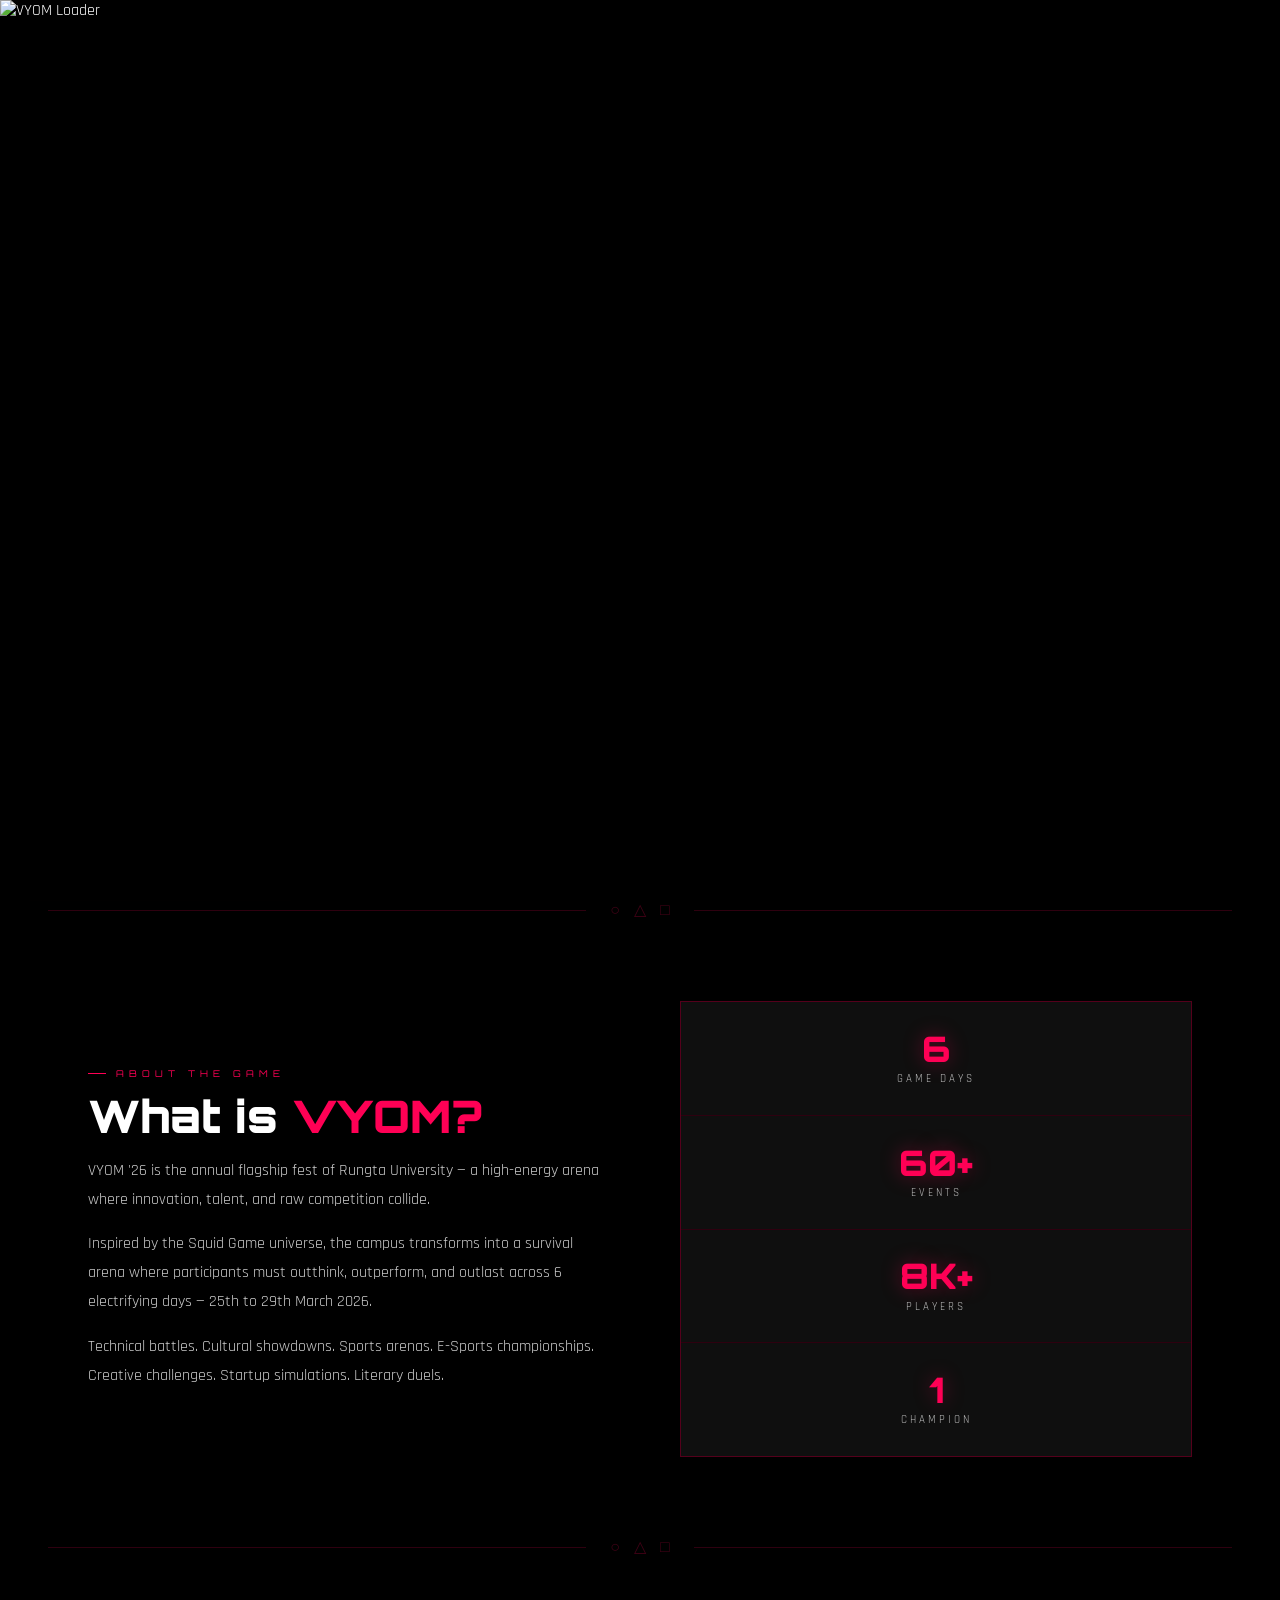
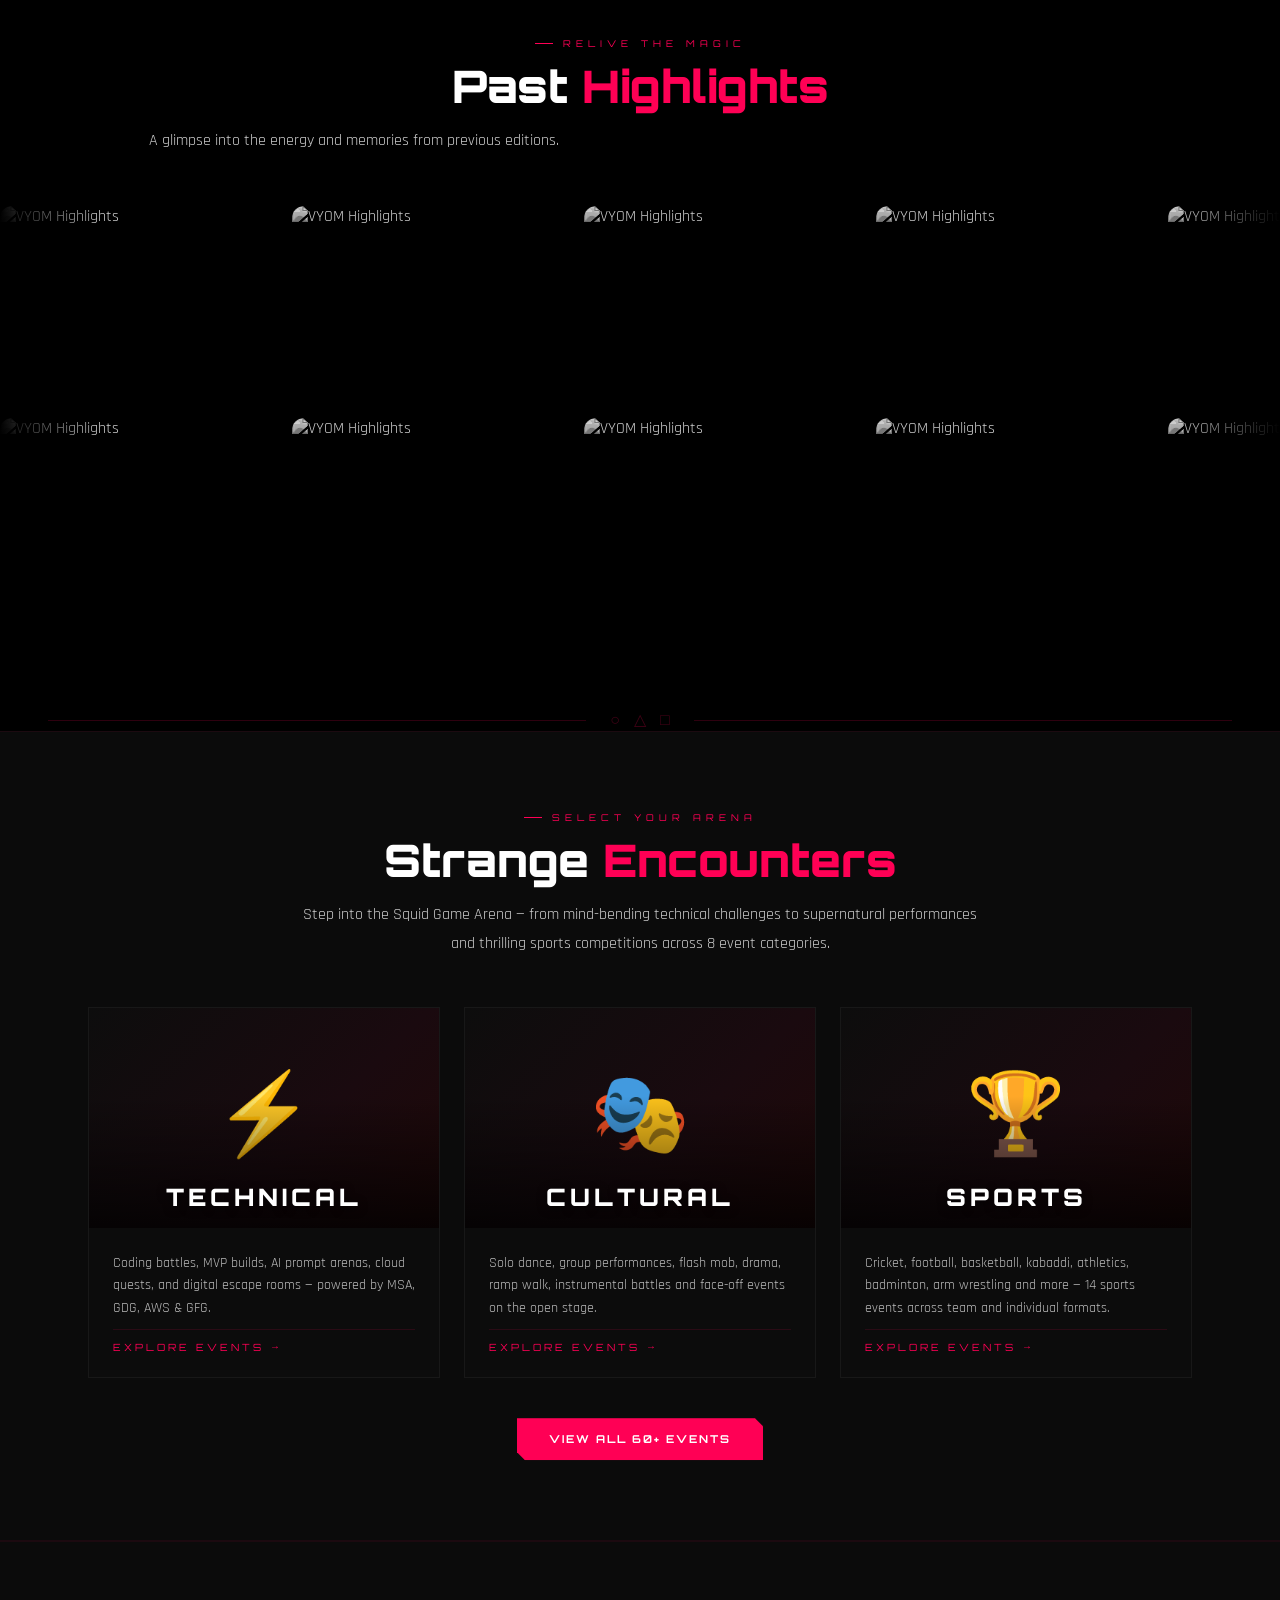
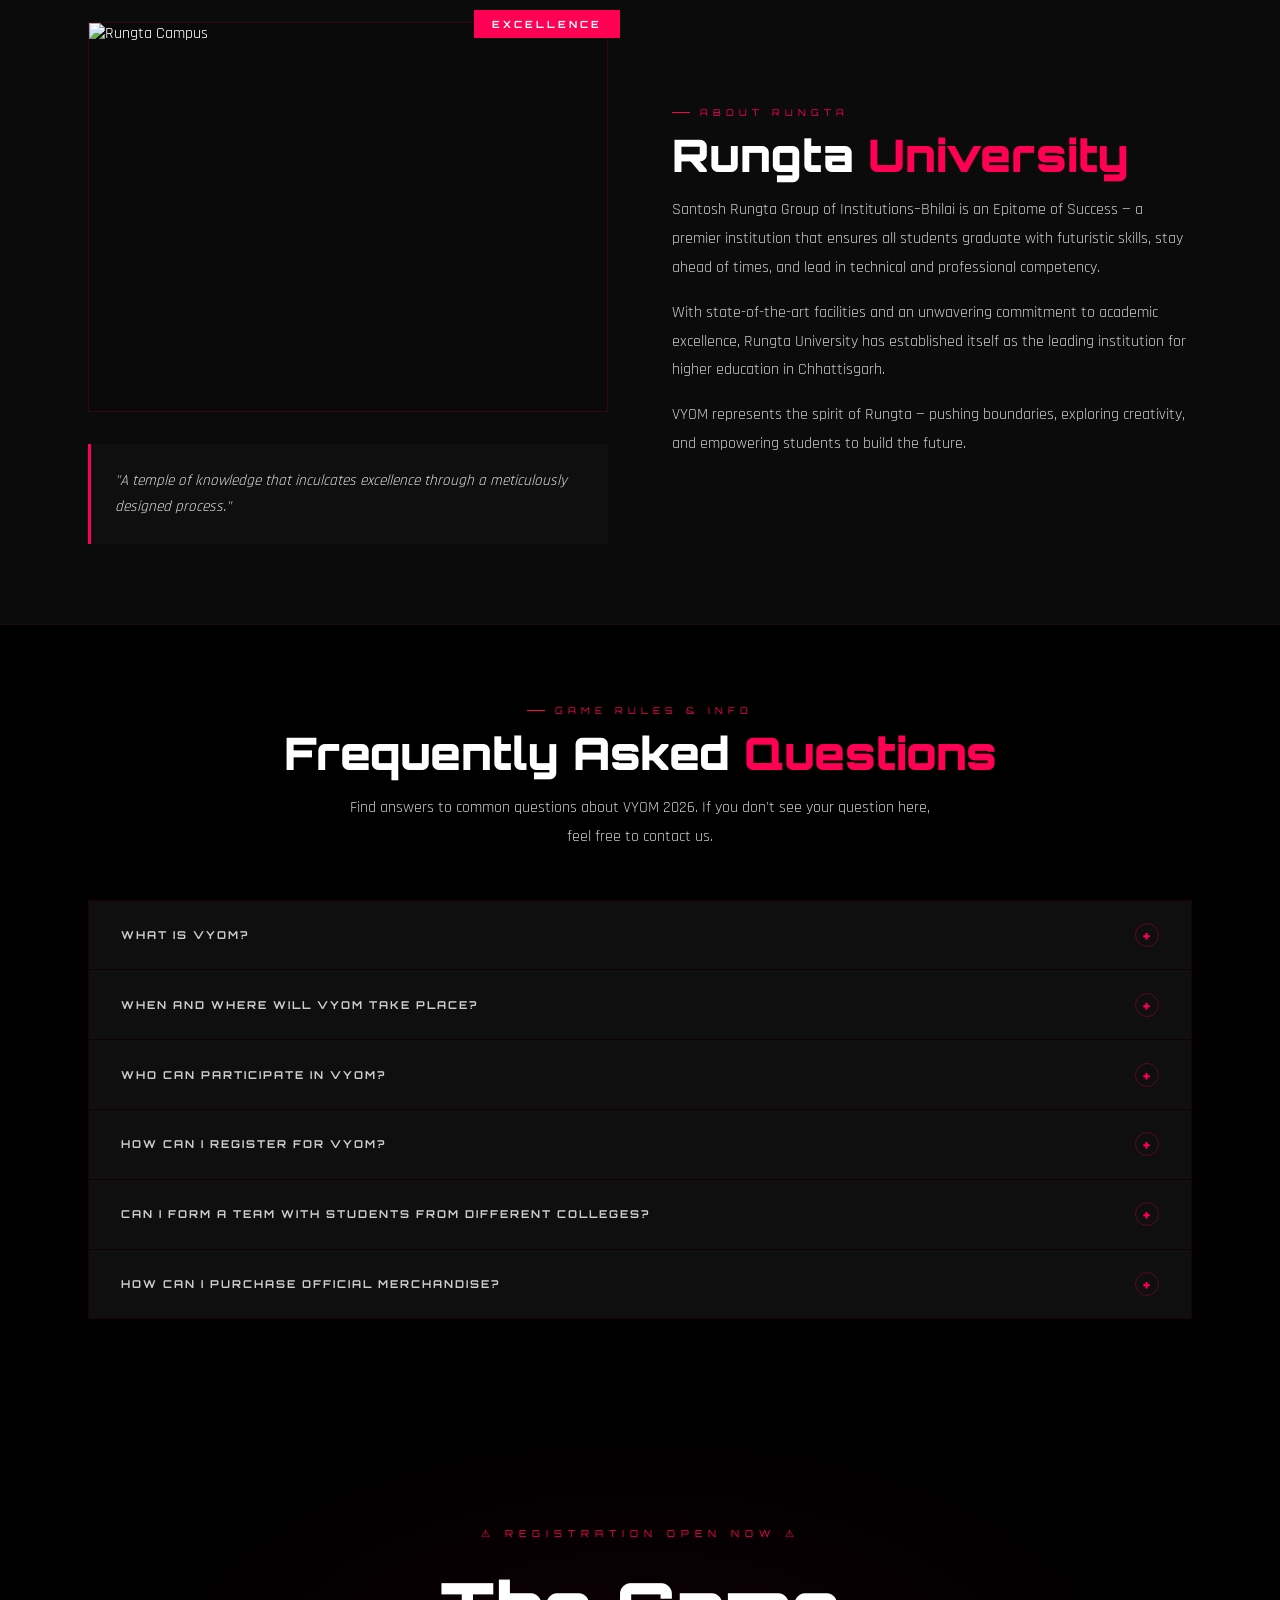
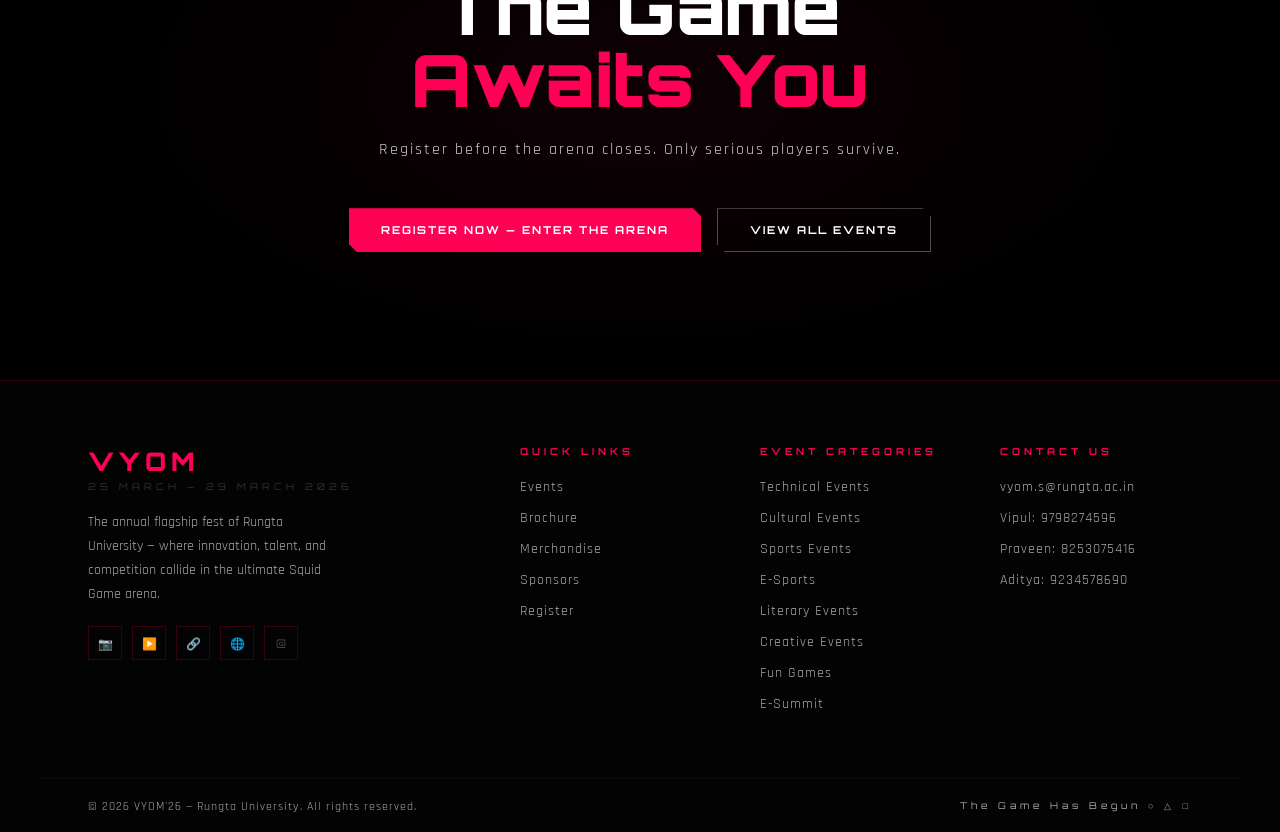
==== commit 5b21539b: "Update index.html" ====
--- a/index.html
+++ b/index.html
@@ -228,7 +228,7 @@
       <a href="events.html" class="btn-ghost">Explore Events</a>
     </div>
     <div class="cd-wrap">
-      <p class="cd-label">Game Starts In — 23-28 March 2026</p>
+      <p class="cd-label">Game Starts In — 25-29 March 2026</p>
       <div class="countdown">
         <div class="cd-unit"><div class="cd-box"><span class="cd-n" id="cd-d">--</span></div><span class="cd-l">Days</span></div>
         <div class="cd-sep">:</div>
@@ -252,7 +252,7 @@
         <p class="sec-eye">About the Game</p>
         <h2 class="sec-title">What is <span class="accent">VYOM?</span></h2>
         <p class="sec-desc">VYOM '26 is the annual flagship fest of Rungta University — a high-energy arena where innovation, talent, and raw competition collide.</p>
-        <p class="sec-desc" style="margin-top:1rem;">Inspired by the Squid Game universe, the campus transforms into a survival arena where participants must outthink, outperform, and outlast across 6 electrifying days — 23rd to 28th March 2026.</p>
+        <p class="sec-desc" style="margin-top:1rem;">Inspired by the Squid Game universe, the campus transforms into a survival arena where participants must outthink, outperform, and outlast across 6 electrifying days — 25th to 29th March 2026.</p>
         <p class="sec-desc" style="margin-top:1rem;">Technical battles. Cultural showdowns. Sports arenas. E-Sports championships. Creative challenges. Startup simulations. Literary duels.</p>
       </div>
       <div class="reveal about-stats-col">
@@ -360,11 +360,11 @@
     <div class="faq-list reveal">
       <div class="faq-item">
         <div class="faq-q" onclick="toggleFaq(this)">What is VYOM?<div class="faq-ic">+</div></div>
-        <div class="faq-a">VYOM 2026 is the annual flagship fest of Rungta University, Bhilai. Themed around the Squid Game universe, it features 6 days of technical, cultural, sports, e-sports, fun, creative, entrepreneurship and literary events from March 23 to 28, 2026.</div>
+        <div class="faq-a">VYOM 2026 is the annual flagship fest of Rungta University, Bhilai. Themed around the Squid Game universe, it features 6 days of technical, cultural, sports, e-sports, fun, creative, entrepreneurship and literary events from March 25 to 29, 2026.</div>
       </div>
       <div class="faq-item">
         <div class="faq-q" onclick="toggleFaq(this)">When and where will VYOM take place?<div class="faq-ic">+</div></div>
-        <div class="faq-a">VYOM 2026 runs from 23rd to 28th March 2026 at the Rungta University campus, Bhilai, Chhattisgarh. Different events are spread across multiple venues on campus.</div>
+        <div class="faq-a">VYOM 2026 runs from 25th to 29th March 2026 at the Rungta University campus, Bhilai, Chhattisgarh. Different events are spread across multiple venues on campus.</div>
       </div>
       <div class="faq-item">
         <div class="faq-q" onclick="toggleFaq(this)">Who can participate in VYOM?<div class="faq-ic">+</div></div>
@@ -403,7 +403,7 @@
   <div class="footer-grid">
     <div>
       <span class="footer-logo-text">VYOM</span>
-      <span class="footer-year">23 March — 28 March 2026</span>
+      <span class="footer-year">25 March — 29 March 2026</span>
       <p class="footer-about">The annual flagship fest of Rungta University — where innovation, talent, and competition collide in the ultimate Squid Game arena.</p>
       <div class="footer-social">
         <a class="soc-btn" href="https://instagram.com/vyom.rungta" target="_blank" rel="noopener" title="Instagram">📷</a>
@@ -475,7 +475,7 @@
 function toggleNav(){document.getElementById('mobile-menu').classList.toggle('open');}
 
 function updateCD(){
-  const d=new Date('2026-03-23T09:00:00')-new Date();
+  const d=new Date('2026-03-25T09:00:00')-new Date();
   if(d<=0){['d','h','m','s'].forEach(k=>document.getElementById('cd-'+k).textContent='00');return;}
   document.getElementById('cd-d').textContent=String(Math.floor(d/86400000)).padStart(2,'0');
   document.getElementById('cd-h').textContent=String(Math.floor(d%86400000/3600000)).padStart(2,'0');
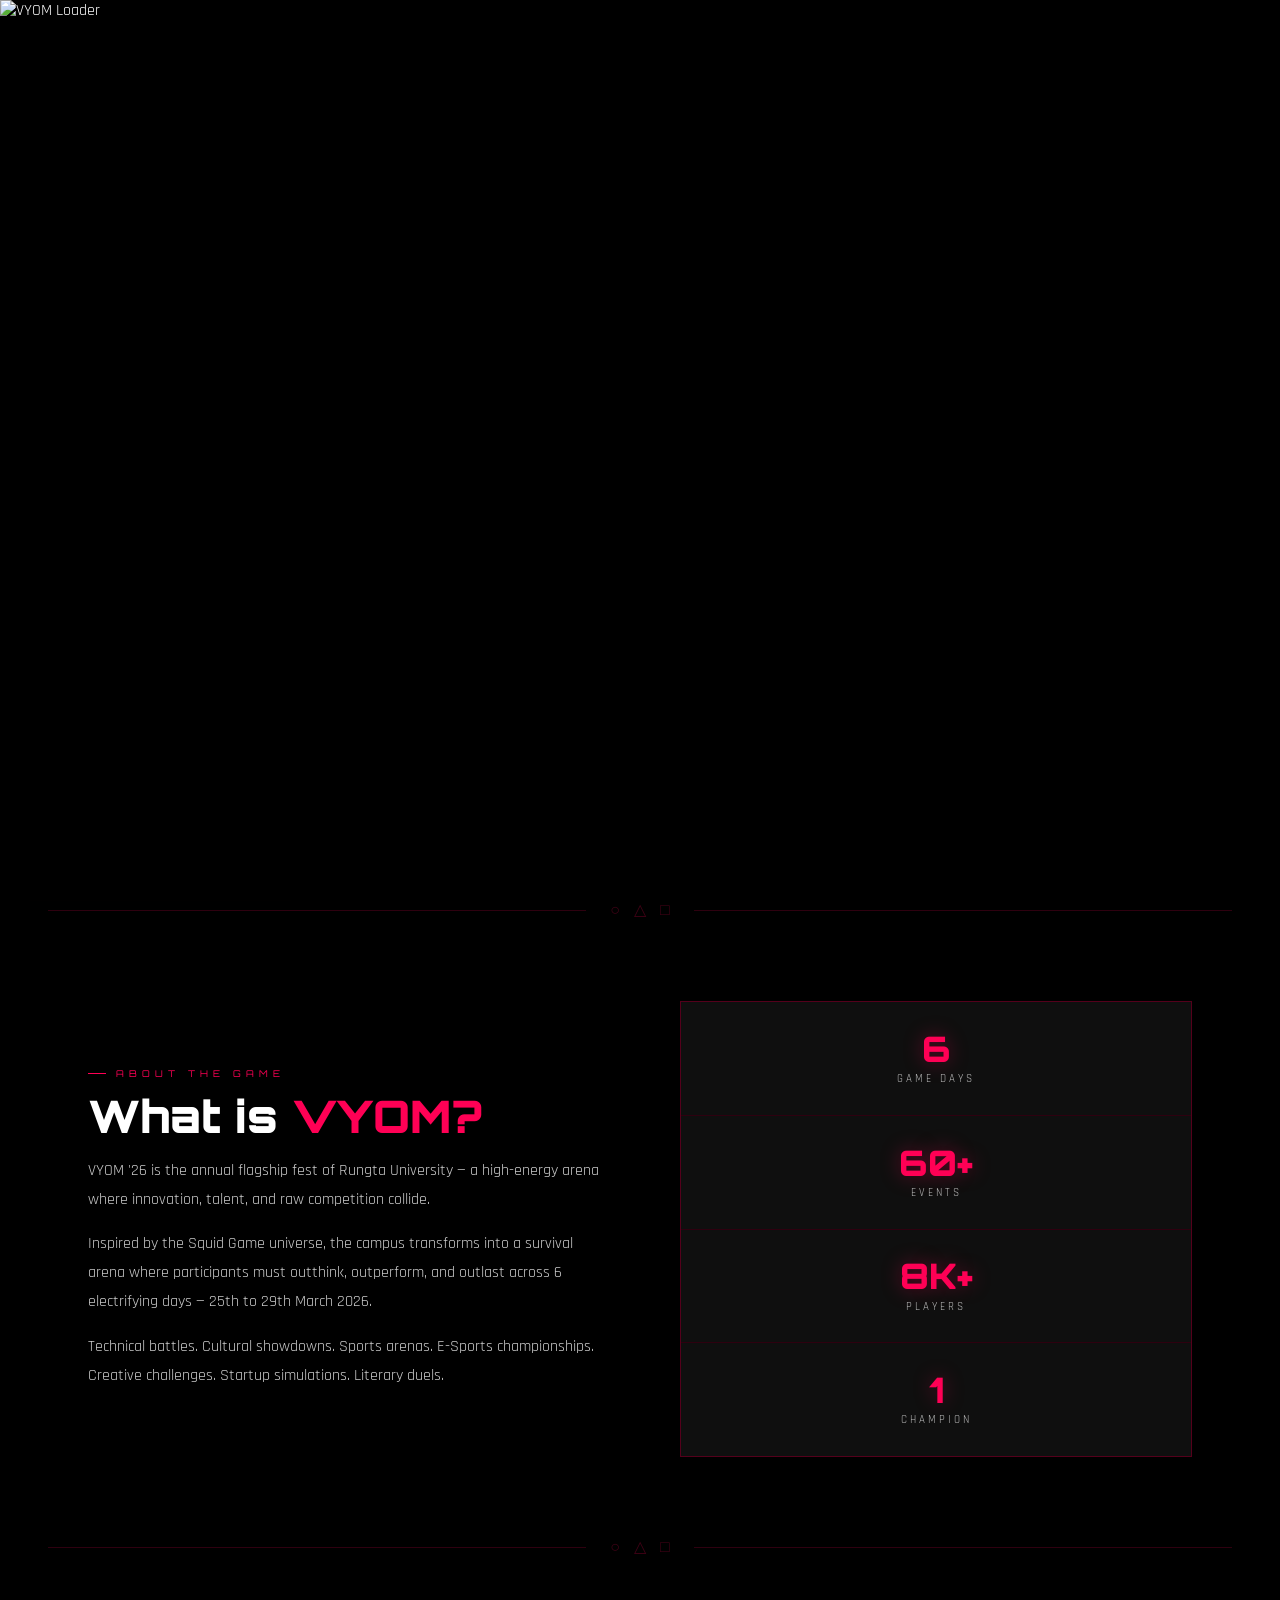
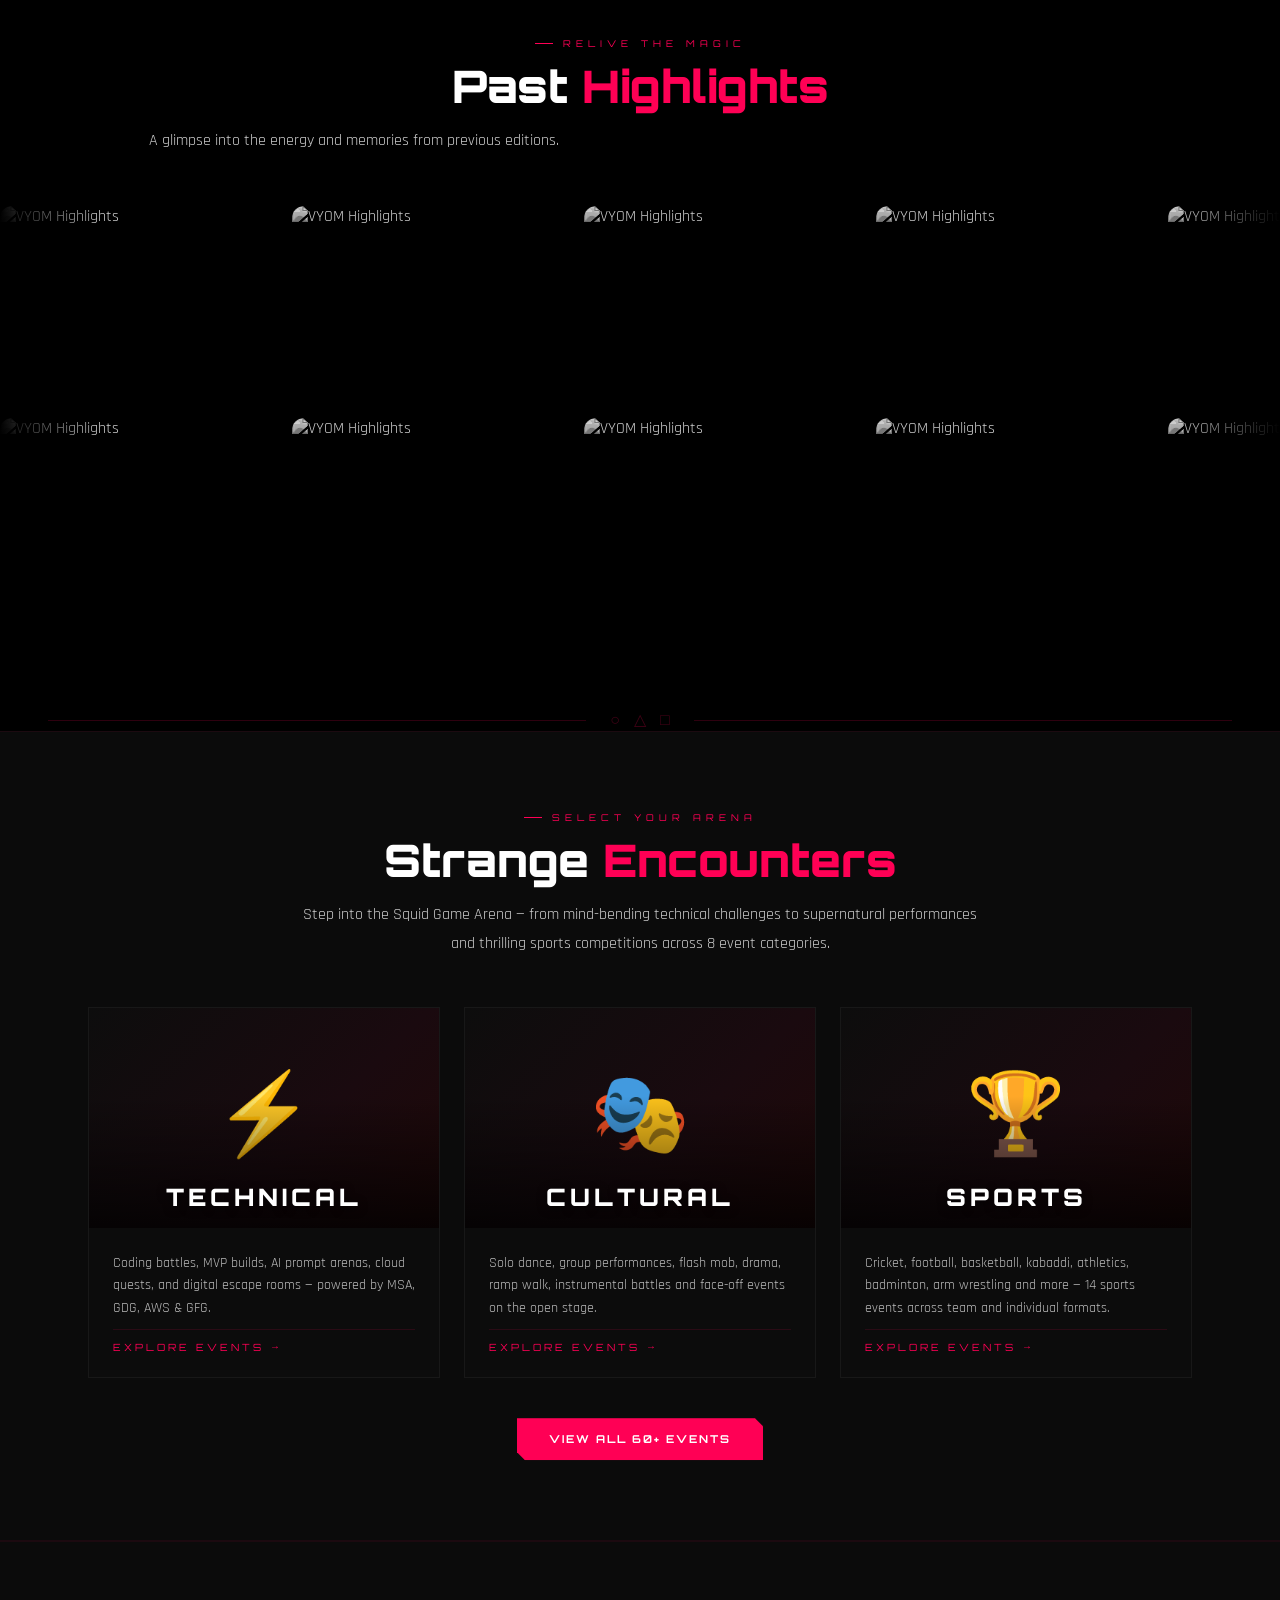
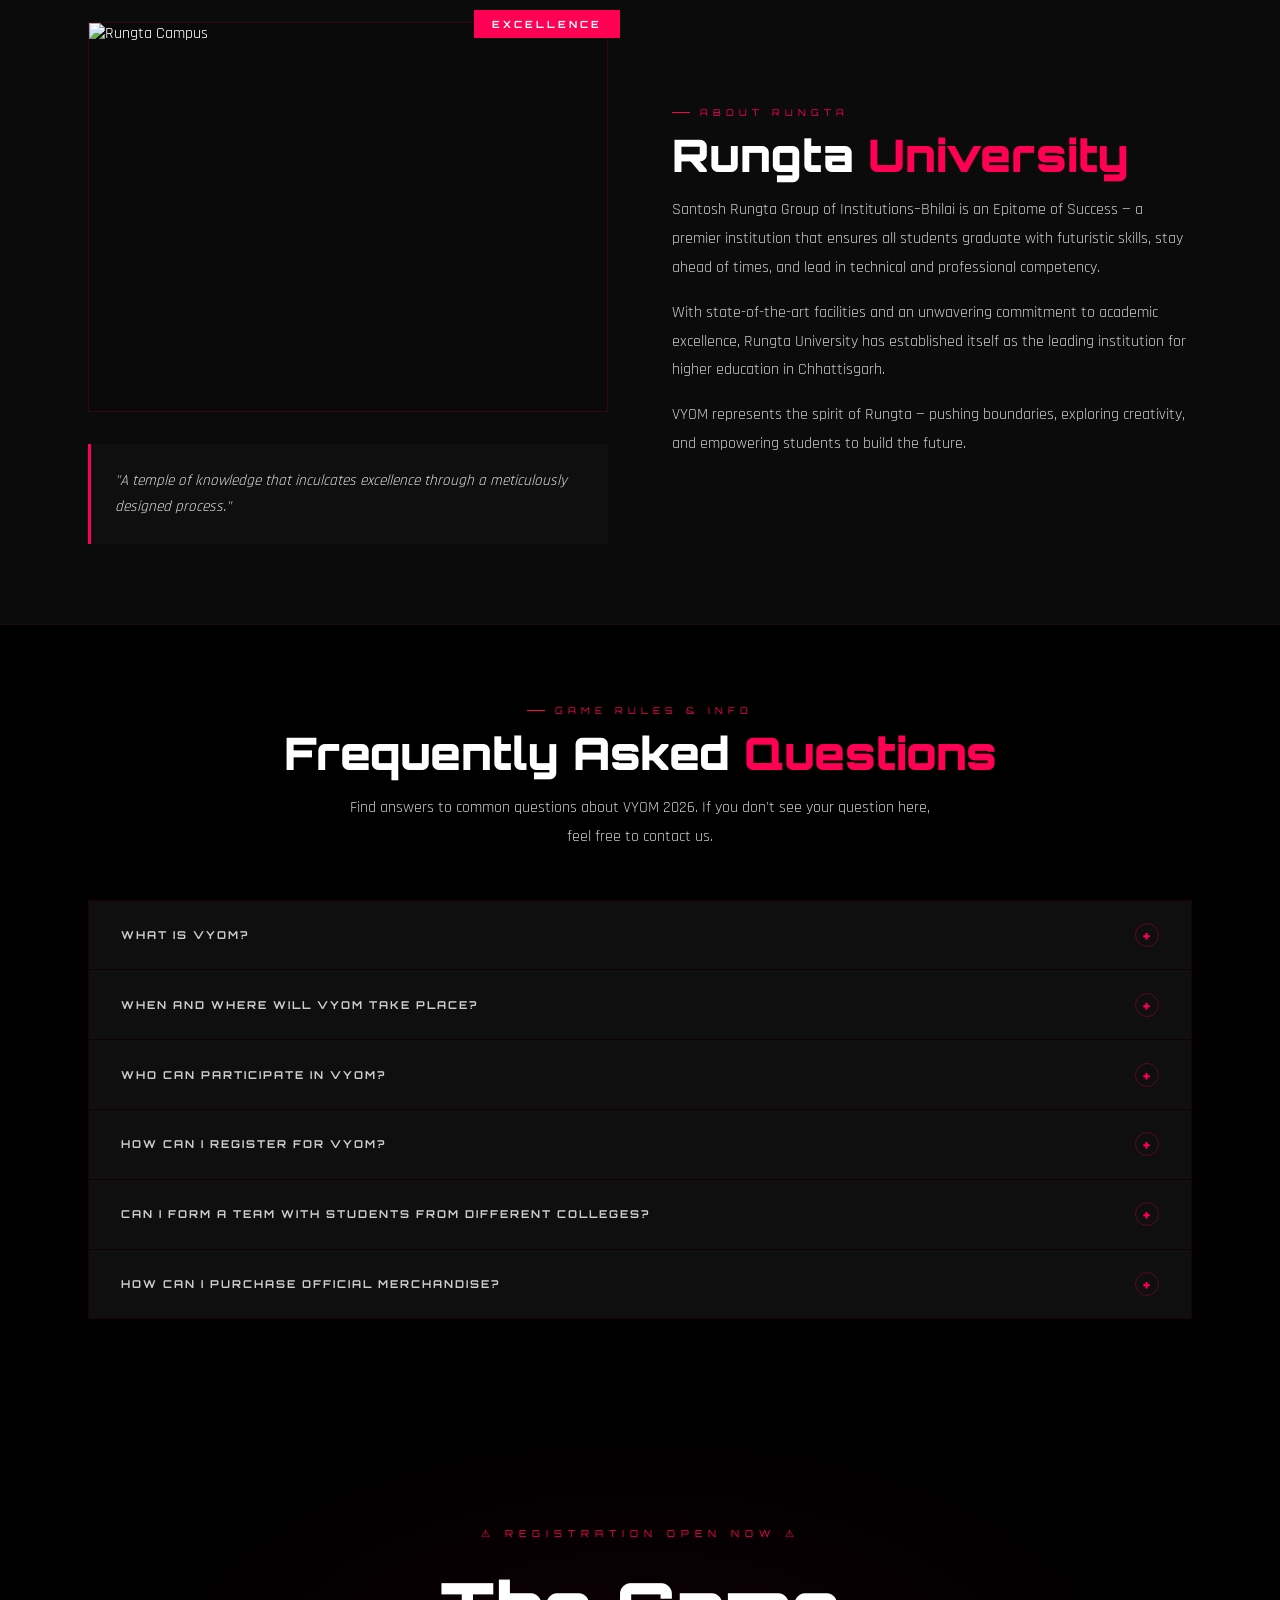
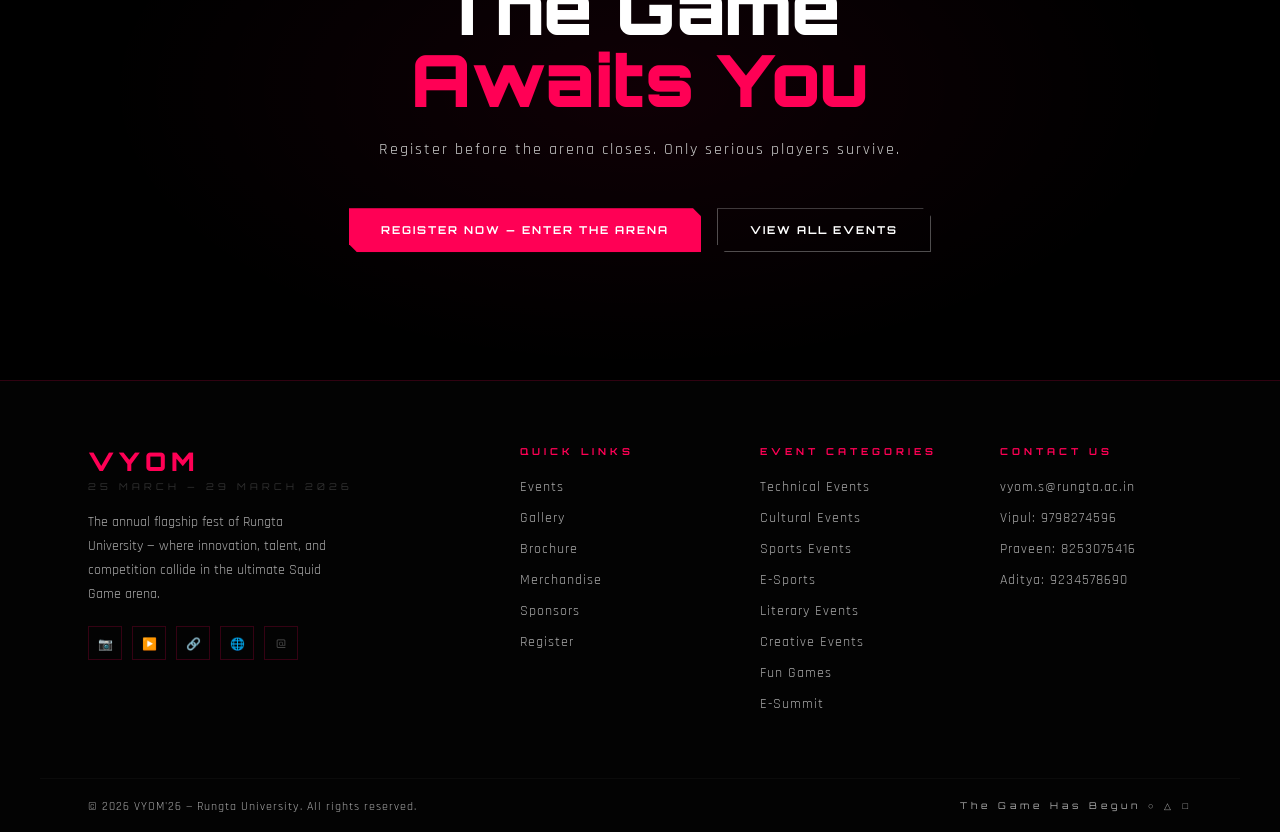
==== commit f535bd51: "Update index.html" ====
--- a/index.html
+++ b/index.html
@@ -13,7 +13,6 @@
 #preloader.hidden{opacity:0;visibility:hidden;}
 .preloader-content{width:100%;height:100%;display:flex;align-items:center;justify-content:center;}
 .preloader-logo{width:100%;height:100%;object-fit:cover;display:block;}
-
 #hero{min-height:100vh;display:flex;flex-direction:column;align-items:center;justify-content:center;text-align:center;position:relative;overflow:hidden;padding:5rem 2rem 4rem;background-image:url('https://i.ibb.co/HLYb90TH/Untitled-design-12.jpg');background-size:cover;background-position:center;background-repeat:no-repeat;}
 #hero::before{content:'';position:absolute;inset:0;background:linear-gradient(to bottom,rgba(0,0,0,0.4),rgba(0,0,0,0.85)),radial-gradient(circle at center,rgba(255,0,85,0.15),transparent 70%);z-index:0;}
 #hero > *:not(.h-grid):not(.h-radial):not(.h-scan):not(.h-sym){position:relative;z-index:2;}
@@ -53,7 +52,6 @@
 @keyframes scrollMove{0%{transform:translateY(0);opacity:0.3}50%{transform:translateY(10px);opacity:1}100%{transform:translateY(0);opacity:0.3}}
 .scroll-txt{font-family:'Orbitron',monospace;font-size:0.48rem;color:#aaa;letter-spacing:4px;}
 @keyframes fadeIn{from{opacity:0}to{opacity:1}}
-
 .about-grid{display:grid;grid-template-columns:1fr 1fr;gap:5rem;align-items:center;}
 @media(max-width:768px){.about-grid{grid-template-columns:1fr;gap:2.5rem;}}
 .about-stats-col{display:flex;flex-direction:column;gap:1px;background:var(--border);border:1px solid var(--border);}
@@ -61,7 +59,6 @@
 .stat-box:hover{background:var(--card2);}
 .stat-n{font-family:'Orbitron',monospace;font-size:2.2rem;font-weight:900;color:var(--pink);text-shadow:0 0 20px rgba(255,0,85,0.35);display:block;line-height:1;}
 .stat-l{font-size:0.7rem;color:#aaa;letter-spacing:3px;text-transform:uppercase;margin-top:6px;display:block;}
-
 .highlights-section{padding:80px 0;overflow:hidden;}
 .highlights-header{text-align:center;padding:0 5% 50px;}
 .highlights-header .sec-eye{justify-content:center;}
@@ -81,16 +78,13 @@
 .ph-item::after{content:'';position:absolute;inset:0;border:2px solid transparent;border-radius:12px;transition:border-color 0.4s;pointer-events:none;}
 .ph-item:hover::after{border-color:rgba(255,0,85,0.6);}
 @media(max-width:768px){.ph-item{width:200px;height:145px;}}
-
 .events-bg{background:#0b0b0b;border-top:1px solid rgba(255,0,85,0.07);border-bottom:1px solid rgba(255,0,85,0.07);}
-
 .rungta-grid{display:grid;grid-template-columns:1fr 1fr;gap:4rem;align-items:center;}
 .rungta-img-wrap{position:relative;}
 .rungta-img{width:100%;aspect-ratio:4/3;object-fit:cover;border:1px solid var(--border);display:block;filter:grayscale(20%) contrast(1.1);transition:transform 0.3s ease,box-shadow 0.3s ease,filter 0.3s ease;}
 .rungta-img:hover{transform:scale(1.02);box-shadow:0 0 25px rgba(255,0,85,0.6);filter:brightness(1.1) grayscale(0%) contrast(1.2);}
 .rungta-badge{position:absolute;top:-12px;right:-12px;background:var(--pink);color:#fff;font-family:'Orbitron',monospace;font-size:0.62rem;font-weight:700;letter-spacing:3px;padding:8px 18px;text-transform:uppercase;}
 .rungta-quote{background:var(--card);border-left:3px solid var(--pink);padding:1.5rem;margin-top:2rem;font-size:0.95rem;color:#ccc;line-height:1.7;font-style:italic;}
-
 .faq-list{display:flex;flex-direction:column;gap:1px;background:rgba(255,0,85,0.06);border:1px solid rgba(255,0,85,0.06);margin-top:3rem;}
 .faq-item{background:var(--card);}
 .faq-q{display:flex;align-items:center;justify-content:space-between;padding:1.4rem 2rem;cursor:pointer;transition:background 0.2s;font-family:'Orbitron',monospace;font-size:0.68rem;font-weight:700;color:#ccc;letter-spacing:2px;text-transform:uppercase;gap:1rem;}
@@ -99,7 +93,6 @@
 .faq-q.open .faq-ic{background:var(--pink);color:#fff;border-color:var(--pink);transform:rotate(45deg);}
 .faq-a{max-height:0;overflow:hidden;padding:0 2rem;font-size:0.92rem;color:#aaa;line-height:1.75;transition:max-height 0.4s ease,padding 0.4s ease;}
 .faq-a.open{max-height:300px;padding:0 2rem 1.5rem;}
-
 .final-cta-sec{text-align:center;padding:8rem 2rem;position:relative;overflow:hidden;}
 .final-cta-bg{position:absolute;inset:0;background:radial-gradient(ellipse 70% 80% at 50% 50%,rgba(255,0,85,0.06) 0%,transparent 60%);}
 .fc-content{position:relative;z-index:1;max-width:680px;margin:0 auto;}
@@ -109,9 +102,7 @@
 .fc-title span{color:var(--pink);display:block;}
 .fc-sub{font-size:1rem;color:#aaa;margin-bottom:3rem;letter-spacing:2px;}
 .fc-btns{display:flex;gap:1rem;justify-content:center;flex-wrap:wrap;}
-
 @media(max-width:768px){.about-grid,.rungta-grid{grid-template-columns:1fr;gap:2.5rem}}
-
 .nav-logo{display:flex;align-items:center;text-decoration:none;}
 .nav-logo-img{height:55px;width:auto;max-width:200px;object-fit:contain;}
 @media(max-width:768px){.nav-logo-img{height:45px;max-width:160px;}}
@@ -122,10 +113,8 @@
 #navbar .nav-links a:hover,#navbar .nav-cta:hover{color:var(--pink);}
 #navbar .hamburger span{background:#fff;}
 .nav-logo-img{filter:drop-shadow(0 2px 4px rgba(0,0,0,0.5));}
-
 .reveal{opacity:0;transform:translateY(30px);transition:opacity 0.7s cubic-bezier(0.25,0.46,0.45,0.94),transform 0.7s cubic-bezier(0.25,0.46,0.45,0.94);}
 .reveal.visible{opacity:1;transform:translateY(0);}
-
 body{background-color:#000;color:#fff;animation:pageFade 1s ease;}
 @keyframes pageFade{from{opacity:0;transform:scale(1.02);}to{opacity:1;transform:scale(1);}}
 .sec-desc{color:#ccc!important;}
@@ -137,8 +126,7 @@
 .rungta-quote{color:#ddd!important;}
 .footer-about,.footer-col ul li a,.footer-copy,.footer-sym{color:#aaa!important;}
 .footer-col ul li a:hover{color:var(--pink)!important;}
-
-#reg-notification{position:fixed;bottom:20px;left:20px;background:rgba(20,20,20,0.4);backdrop-filter:blur(12px) saturate(180%);-webkit-backdrop-filter:blur(12px) saturate(180%);border-left:4px solid var(--pink);border-radius:4px;padding:12px 18px;box-shadow:0 0 20px rgba(255,0,85,0.3);z-index:9999;font-family:'Rajdhani',sans-serif;color:#fff;max-width:280px;transition:transform 0.3s ease,opacity 0.3s ease;border:1px solid rgba(255,255,255,0.1);border-left:4px solid var(--pink);pointer-events:none;}
+#reg-notification{position:fixed;bottom:20px;left:20px;background:rgba(20,20,20,0.4);backdrop-filter:blur(12px) saturate(180%);-webkit-backdrop-filter:blur(12px) saturate(180%);border-left:4px solid var(--pink);border-radius:4px;padding:12px 18px;box-shadow:0 0 20px rgba(255,0,85,0.3);z-index:9999;font-family:'Rajdhani',sans-serif;color:#fff;max-width:280px;transition:transform 0.3s ease,opacity 0.3s ease;border:1px solid rgba(255,255,255,0.1);pointer-events:none;}
 .notif-content{display:flex;align-items:center;gap:10px;}
 .notif-icon{color:var(--pink);font-size:1.2rem;animation:pulse 2s infinite;}
 .notif-text{font-size:0.85rem;line-height:1.4;}
@@ -146,8 +134,6 @@
 .notif-event{font-weight:600;color:#fff;}
 .notif-arena{display:inline-block;background:rgba(255,0,85,0.2);padding:2px 8px;border-radius:20px;font-size:0.7rem;margin-top:4px;color:#ccc;}
 @keyframes pulse{0%,100%{opacity:0.8;}50%{opacity:1;text-shadow:0 0 8px var(--pink);}}
-@media(max-width:600px){#reg-notification{max-width:220px;font-size:0.75rem;bottom:10px;left:10px;}}
-
 .arena-grid-3{display:grid;grid-template-columns:repeat(3,1fr);gap:1.5rem;margin-top:3rem;}
 @media(max-width:700px){.arena-grid-3{grid-template-columns:1fr;}}
 .arena-card-img{display:flex;flex-direction:column;background:#0c0c0c;border:1px solid rgba(255,255,255,0.05);overflow:hidden;text-decoration:none;cursor:pointer;transition:transform 0.25s,border-color 0.25s,box-shadow 0.25s;}
@@ -163,18 +149,15 @@
 .aci-cta{font-family:'Orbitron',monospace;font-size:0.62rem;color:var(--pink);letter-spacing:3px;text-transform:uppercase;display:flex;align-items:center;gap:8px;padding-top:10px;border-top:1px solid rgba(255,0,85,0.12);transition:gap 0.2s;}
 .aci-cta::after{content:'→';}
 .arena-card-img:hover .aci-cta{gap:14px;}
-
 .btn-pink{background:var(--pink);border:none;padding:14px 32px;font-family:'Orbitron',monospace;letter-spacing:2px;transition:all .3s ease;box-shadow:0 0 15px rgba(255,0,85,0.4);}
 .btn-pink:hover{transform:scale(1.06);box-shadow:0 0 12px #ff0055,0 0 32px #ff0055,0 0 60px rgba(255,0,85,0.6);}
 .btn-ghost{border:1px solid rgba(255,255,255,0.3);padding:14px 32px;font-family:'Orbitron',monospace;letter-spacing:2px;transition:all .3s ease;background:transparent;color:#fff;}
 .btn-ghost:hover{background:rgba(255,0,85,0.15);border-color:var(--pink);box-shadow:0 0 20px rgba(255,0,85,0.4);}
-
 #cursor{position:fixed;pointer-events:none;font-size:18px;color:var(--pink);text-shadow:0 0 10px var(--pink);z-index:9999;}
 </style>
 </head>
 <body>
 
-<!-- ===== PRELOADER (GIF) ===== -->
 <div id="preloader">
   <div class="preloader-content">
     <img src="https://raw.githubusercontent.com/nikush1/public/4e17c2bb5c87ddeed86f17891cd9632e99977121/original-a776538c6d5bedc7eb58c5977b9bd1df.gif" alt="VYOM Loader" class="preloader-logo">
@@ -186,6 +169,7 @@
 <div id="mobile-menu">
   <a href="index.html" class="active">Home</a>
   <a href="events.html">Events</a>
+  <a href="gallery.html">Gallery</a>
   <a href="sponsors.html">Sponsors</a>
   <a href="brochure.html">Brochure</a>
   <a href="https://rungta.campusmall.in/" target="_blank" rel="noopener">Merchandise</a>
@@ -199,6 +183,7 @@
   <ul class="nav-links">
     <li><a href="index.html" class="active">Home</a></li>
     <li><a href="events.html">Events</a></li>
+    <li><a href="gallery.html">Gallery</a></li>
     <li><a href="sponsors.html">Sponsors</a></li>
     <li><a href="brochure.html">Brochure</a></li>
     <li><a href="https://rungta.campusmall.in/" target="_blank" rel="noopener">Merchandise</a></li>
@@ -286,7 +271,6 @@
       <h2 class="sec-title" style="text-align:center;">Strange <span class="accent">Encounters</span></h2>
       <p class="sec-desc" style="max-width:680px;margin:0 auto;">Step into the Squid Game Arena — from mind-bending technical challenges to supernatural performances and thrilling sports competitions across 8 event categories.</p>
     </div>
-
     <div class="arena-grid-3 reveal">
       <a href="events.html?cat=technical" class="arena-card-img">
         <div class="aci-photo">
@@ -299,7 +283,6 @@
           <div class="aci-cta">Explore Events</div>
         </div>
       </a>
-
       <a href="events.html?cat=cultural" class="arena-card-img">
         <div class="aci-photo">
           <img src="https://i.ibb.co/C3Xxrj8X/5.jpg" alt="Cultural" loading="lazy" onerror="this.style.display='none';this.nextElementSibling.style.display='flex'">
@@ -311,7 +294,6 @@
           <div class="aci-cta">Explore Events</div>
         </div>
       </a>
-
       <a href="events.html?cat=sports" class="arena-card-img">
         <div class="aci-photo">
           <img src="https://i.ibb.co/Kz6Nv47C/4.jpg" alt="Sports" loading="lazy" onerror="this.style.display='none';this.nextElementSibling.style.display='flex'">
@@ -324,7 +306,6 @@
         </div>
       </a>
     </div>
-
     <div style="text-align:center;margin-top:2.5rem;" class="reveal">
       <a href="events.html" class="btn-pink">View All 60+ Events</a>
     </div>
@@ -358,30 +339,12 @@
       <p class="sec-desc" style="max-width:600px;margin:0 auto;">Find answers to common questions about VYOM 2026. If you don't see your question here, feel free to contact us.</p>
     </div>
     <div class="faq-list reveal">
-      <div class="faq-item">
-        <div class="faq-q" onclick="toggleFaq(this)">What is VYOM?<div class="faq-ic">+</div></div>
-        <div class="faq-a">VYOM 2026 is the annual flagship fest of Rungta University, Bhilai. Themed around the Squid Game universe, it features 6 days of technical, cultural, sports, e-sports, fun, creative, entrepreneurship and literary events from March 25 to 29, 2026.</div>
-      </div>
-      <div class="faq-item">
-        <div class="faq-q" onclick="toggleFaq(this)">When and where will VYOM take place?<div class="faq-ic">+</div></div>
-        <div class="faq-a">VYOM 2026 runs from 25th to 29th March 2026 at the Rungta University campus, Bhilai, Chhattisgarh. Different events are spread across multiple venues on campus.</div>
-      </div>
-      <div class="faq-item">
-        <div class="faq-q" onclick="toggleFaq(this)">Who can participate in VYOM?<div class="faq-ic">+</div></div>
-        <div class="faq-a">VYOM is open to all students of Rungta Institutions. Students from partner colleges may also participate in select open events. Check individual event pages for eligibility details.</div>
-      </div>
-      <div class="faq-item">
-        <div class="faq-q" onclick="toggleFaq(this)">How can I register for VYOM?<div class="faq-ic">+</div></div>
-        <div class="faq-a">Click the Register Now button on this page or visit the Events page. Select your event, fill in your details, and you'll receive confirmation upon successful registration.</div>
-      </div>
-      <div class="faq-item">
-        <div class="faq-q" onclick="toggleFaq(this)">Can I form a team with students from different colleges?<div class="faq-ic">+</div></div>
-        <div class="faq-a">For most team events, all members should be from the same institution. Some events allow cross-college teams — refer to the individual event rules in the brochure for specific details.</div>
-      </div>
-      <div class="faq-item">
-        <div class="faq-q" onclick="toggleFaq(this)">How can I purchase official merchandise?<div class="faq-ic">+</div></div>
-        <div class="faq-a">Official VYOM 2026 merchandise is available on-site during the fest at the merchandise counter, and via the Merchandise page on this website. Limited quantities available.</div>
-      </div>
+      <div class="faq-item"><div class="faq-q" onclick="toggleFaq(this)">What is VYOM?<div class="faq-ic">+</div></div><div class="faq-a">VYOM 2026 is the annual flagship fest of Rungta University, Bhilai. Themed around the Squid Game universe, it features 6 days of technical, cultural, sports, e-sports, fun, creative, entrepreneurship and literary events from March 25 to 29, 2026.</div></div>
+      <div class="faq-item"><div class="faq-q" onclick="toggleFaq(this)">When and where will VYOM take place?<div class="faq-ic">+</div></div><div class="faq-a">VYOM 2026 runs from 25th to 29th March 2026 at the Rungta University campus, Bhilai, Chhattisgarh.</div></div>
+      <div class="faq-item"><div class="faq-q" onclick="toggleFaq(this)">Who can participate in VYOM?<div class="faq-ic">+</div></div><div class="faq-a">VYOM is open to all students of Rungta Institutions. Students from partner colleges may also participate in select open events.</div></div>
+      <div class="faq-item"><div class="faq-q" onclick="toggleFaq(this)">How can I register for VYOM?<div class="faq-ic">+</div></div><div class="faq-a">Click the Register Now button on this page or visit the Events page. Select your event, fill in your details, and you'll receive confirmation upon successful registration.</div></div>
+      <div class="faq-item"><div class="faq-q" onclick="toggleFaq(this)">Can I form a team with students from different colleges?<div class="faq-ic">+</div></div><div class="faq-a">For most team events, all members should be from the same institution. Some events allow cross-college teams — refer to the individual event rules in the brochure for specific details.</div></div>
+      <div class="faq-item"><div class="faq-q" onclick="toggleFaq(this)">How can I purchase official merchandise?<div class="faq-ic">+</div></div><div class="faq-a">Official VYOM 2026 merchandise is available via <a href="https://rungta.campusmall.in/" target="_blank" rel="noopener" style="color:var(--pink);">rungta.campusmall.in</a> and on-site during the fest.</div></div>
     </div>
   </div>
 </section>
@@ -417,6 +380,7 @@
       <h5>Quick Links</h5>
       <ul>
         <li><a href="events.html">Events</a></li>
+        <li><a href="gallery.html">Gallery</a></li>
         <li><a href="brochure.html">Brochure</a></li>
         <li><a href="https://rungta.campusmall.in/" target="_blank" rel="noopener">Merchandise</a></li>
         <li><a href="sponsors.html">Sponsors</a></li>
@@ -463,17 +427,13 @@
 </div>
 
 <script>
-window.addEventListener('load',function(){
-  setTimeout(function(){document.getElementById('preloader').classList.add('hidden');},5500);
-});
-
+window.addEventListener('load',function(){setTimeout(function(){document.getElementById('preloader').classList.add('hidden');},5500);});
 const cursor=document.getElementById('cursor');
 const syms=['○','△','□'];let si=0;
 document.addEventListener('mousemove',e=>{cursor.style.left=e.clientX+'px';cursor.style.top=e.clientY+'px';});
 setInterval(()=>{si=(si+1)%3;cursor.textContent=syms[si];},2000);
 window.addEventListener('scroll',()=>document.getElementById('navbar').classList.toggle('scrolled',scrollY>80));
 function toggleNav(){document.getElementById('mobile-menu').classList.toggle('open');}
-
 function updateCD(){
   const d=new Date('2026-03-25T09:00:00')-new Date();
   if(d<=0){['d','h','m','s'].forEach(k=>document.getElementById('cd-'+k).textContent='00');return;}
@@ -483,178 +443,32 @@
   document.getElementById('cd-s').textContent=String(Math.floor(d%60000/1000)).padStart(2,'0');
 }
 updateCD();setInterval(updateCD,1000);
-
-function toggleFaq(q){
-  const a=q.nextElementSibling,open=a.classList.contains('open');
-  document.querySelectorAll('.faq-a').forEach(x=>x.classList.remove('open'));
-  document.querySelectorAll('.faq-q').forEach(x=>x.classList.remove('open'));
-  if(!open){a.classList.add('open');q.classList.add('open');}
-}
-
+function toggleFaq(q){const a=q.nextElementSibling,open=a.classList.contains('open');document.querySelectorAll('.faq-a').forEach(x=>x.classList.remove('open'));document.querySelectorAll('.faq-q').forEach(x=>x.classList.remove('open'));if(!open){a.classList.add('open');q.classList.add('open');}}
 const ro=new IntersectionObserver(e=>e.forEach(x=>{if(x.isIntersecting)x.target.classList.add('visible');}),{threshold:0.08,rootMargin:'0px 0px -50px 0px'});
 document.querySelectorAll('.reveal').forEach(el=>ro.observe(el));
-
-// ===== PARTICLE ANIMATION =====
 (function(){
-  const canvas=document.getElementById('particle-canvas');
-  if(!canvas) return;
-  const ctx=canvas.getContext('2d');
-  let width,height,particles=[];
+  const canvas=document.getElementById('particle-canvas');if(!canvas)return;
+  const ctx=canvas.getContext('2d');let width,height,particles=[];
   const SYMBOLS=['○','△','□'];
-  function initParticles(){
-    particles=[];
-    for(let i=0;i<80;i++){
-      particles.push({x:Math.random()*width,y:Math.random()*height,size:Math.random()*3+1.5,speedX:(Math.random()-0.5)*0.3,speedY:(Math.random()-0.5)*0.3,opacity:Math.random()*0.3+0.1,symbol:SYMBOLS[Math.floor(Math.random()*SYMBOLS.length)],useSymbol:Math.random()>0.7});
-    }
-  }
+  function initParticles(){particles=[];for(let i=0;i<80;i++){particles.push({x:Math.random()*width,y:Math.random()*height,size:Math.random()*3+1.5,speedX:(Math.random()-0.5)*0.3,speedY:(Math.random()-0.5)*0.3,opacity:Math.random()*0.3+0.1,symbol:SYMBOLS[Math.floor(Math.random()*SYMBOLS.length)],useSymbol:Math.random()>0.7});}}
   function resizeCanvas(){width=window.innerWidth;height=window.innerHeight;canvas.width=width;canvas.height=height;initParticles();}
-  function drawParticles(){
-    ctx.clearRect(0,0,width,height);
-    ctx.shadowColor='#FF0055';ctx.shadowBlur=18;
-    particles.forEach(p=>{
-      p.x+=p.speedX;p.y+=p.speedY;
-      if(p.x<0)p.x=width;if(p.x>width)p.x=0;
-      if(p.y<0)p.y=height;if(p.y>height)p.y=0;
-      if(p.useSymbol){
-        ctx.font=`${p.size*5}px 'Orbitron',monospace`;
-        ctx.fillStyle=`rgba(255,0,85,${p.opacity})`;ctx.shadowBlur=12;
-        ctx.fillText(p.symbol,p.x,p.y);
-      } else {
-        ctx.beginPath();ctx.arc(p.x,p.y,p.size,0,Math.PI*2);
-        ctx.fillStyle=`rgba(255,0,85,${p.opacity})`;ctx.shadowBlur=10;ctx.fill();
-      }
-    });
-    requestAnimationFrame(drawParticles);
-  }
-  window.addEventListener('resize',resizeCanvas);
-  resizeCanvas();drawParticles();
+  function drawParticles(){ctx.clearRect(0,0,width,height);ctx.shadowColor='#FF0055';ctx.shadowBlur=18;particles.forEach(p=>{p.x+=p.speedX;p.y+=p.speedY;if(p.x<0)p.x=width;if(p.x>width)p.x=0;if(p.y<0)p.y=height;if(p.y>height)p.y=0;if(p.useSymbol){ctx.font=`${p.size*5}px 'Orbitron',monospace`;ctx.fillStyle=`rgba(255,0,85,${p.opacity})`;ctx.shadowBlur=12;ctx.fillText(p.symbol,p.x,p.y);}else{ctx.beginPath();ctx.arc(p.x,p.y,p.size,0,Math.PI*2);ctx.fillStyle=`rgba(255,0,85,${p.opacity})`;ctx.shadowBlur=10;ctx.fill();}});requestAnimationFrame(drawParticles);}
+  window.addEventListener('resize',resizeCanvas);resizeCanvas();drawParticles();
 })();
-
-// ===== FLOATING NOTIFICATION =====
 (function(){
-  const notifName=document.getElementById('notif-name');
-  const notifEvent=document.getElementById('notif-event');
-  const notifArena=document.getElementById('notif-arena');
-
-  const names=['Aarav','Vihaan','Vivaan','Ananya','Diya','Advik','Kabir','Reyansh','Aadhya','Anvi','Sai','Arjun','Ishaan','Myra','Aaradhya','Aryan','Rudra','Pari','Anaya','Krishna','Shaurya','Tanvi','Atharv','Kiaan','Ayaan','Pihu','Ira','Yash','Sia','Dhruv','Rohan','Meera','Riya','Kavya','Aditya','Nitya','Anushka','Ved','Jhanvi','Arnav','Anika','Sarthak','Aarna','Samarth','Aarush','Shreya','Prisha'];
-
-  const events=[
-    {name:'Box Cricket',arena:'Sports',e:'🏏'},
-    {name:'Carrom',arena:'Sports',e:'🎯'},
-    {name:'Chess',arena:'Sports',e:'♟️'},
-    {name:'Volleyball',arena:'Sports',e:'🏐'},
-    {name:'Basketball (3×3 / 5×5)',arena:'Sports',e:'🏀'},
-    {name:'100m Sprint',arena:'Sports',e:'🏃'},
-    {name:'400m Run',arena:'Sports',e:'🏃'},
-    {name:'Relay Race',arena:'Sports',e:'🏃'},
-    {name:'Kabaddi',arena:'Sports',e:'🤼'},
-    {name:'Kho Kho',arena:'Sports',e:'🏃'},
-    {name:'Table Tennis',arena:'Sports',e:'🏓'},
-    {name:'Shot Put',arena:'Sports',e:'🏋️'},
-    {name:'Arm Wrestling',arena:'Sports',e:'💪'},
-    {name:'Badminton',arena:'Sports',e:'🏸'},
-    {name:'BGMI',arena:'E-Sports',e:'🎮'},
-    {name:'Valorant',arena:'E-Sports',e:'🎯'},
-    {name:'Free Fire',arena:'E-Sports',e:'🔥'},
-    {name:'Call of Duty Mobile',arena:'E-Sports',e:'🔫'},
-    {name:'Stumble Guys',arena:'E-Sports',e:'🎪'},
-    {name:'Strike World',arena:'E-Sports',e:'⚔️'},
-    {name:'Chess (Online)',arena:'E-Sports',e:'♟️'},
-    {name:'Code the Future',arena:'Technical',e:'💻'},
-    {name:'MVP in a Day',arena:'Technical',e:'🚀'},
-    {name:'Digital Escape Room',arena:'Technical',e:'🔐'},
-    {name:'Kiro Quest (AWS)',arena:'Technical',e:'☁️'},
-    {name:'Tech Time Travel',arena:'Technical',e:'⏳'},
-    {name:'Prompt Arena (GFG)',arena:'Technical',e:'🤖'},
-    {name:'E-Summit',arena:'E-Summit',e:'🚀'},
-    {name:'Solo Dance',arena:'Cultural',e:'💃'},
-    {name:'Solo Singing',arena:'Cultural',e:'🎤'},
-    {name:'Group Dance',arena:'Cultural',e:'👯'},
-    {name:'Group Singing',arena:'Cultural',e:'🎶'},
-    {name:'Dance Face Battle',arena:'Cultural',e:'🕺'},
-    {name:'Flash Mob',arena:'Cultural',e:'⚡'},
-    {name:'Cultural Ramp Walk',arena:'Cultural',e:'👑'},
-    {name:'Drama / Nukad Natak',arena:'Cultural',e:'🎭'},
-    {name:'Drum / Instrumental',arena:'Cultural',e:'🎸'},
-    {name:'15 Min Canvas',arena:'Creative',e:'🎨'},
-    {name:'Cloth Painting',arena:'Creative',e:'👕'},
-    {name:'Spin & Sketch',arena:'Creative',e:'🌀'},
-    {name:'3D Art using Clay',arena:'Creative',e:'🏺'},
-    {name:'Live Painting',arena:'Creative',e:'🖌️'},
-    {name:'Eco Paper Bag Making',arena:'Creative',e:'🌿'},
-    {name:'Face Painting',arena:'Creative',e:'🎨'},
-    {name:'Reel Making',arena:'Creative',e:'🎬'},
-    {name:'Dalgona Art',arena:'Creative',e:'🕯️'},
-    {name:'Photography',arena:'Creative',e:'📸'},
-    {name:'Hopscotch (with Brick)',arena:'Fun Events',e:'🎪'},
-    {name:'Tug of War',arena:'Fun Events',e:'🪢'},
-    {name:'Push-up Competition',arena:'Fun Events',e:'💪'},
-    {name:'Bar Hanging',arena:'Fun Events',e:'🏋️'},
-    {name:'Treasure Hunt',arena:'Fun Events',e:'🗺️'},
-    {name:'Sack Race',arena:'Fun Events',e:'🏃'},
-    {name:'Ball Dribbling',arena:'Fun Events',e:'⚽'},
-    {name:'Slow Cycle Race',arena:'Fun Events',e:'🚲'},
-    {name:'Red Light Green Light',arena:'Fun Events',e:'🚦'},
-    {name:'Youth Parliament',arena:'Literary',e:'🏛️'},
-    {name:'Debate',arena:'Literary',e:'💬'},
-    {name:'Open Mic',arena:'Literary',e:'🎙️'},
-    {name:'Extempore',arena:'Literary',e:'🗣️'},
-  ];
-
+  const names=['Aarav','Vihaan','Vivaan','Ananya','Diya','Advik','Kabir','Reyansh','Aadhya','Anvi','Sai','Arjun','Ishaan','Myra','Aryan','Rudra','Pari','Krishna','Shaurya','Tanvi','Ayaan','Pihu','Yash','Sia','Dhruv','Rohan','Meera','Riya','Kavya','Aditya'];
+  const events=[{name:'Box Cricket',arena:'Sports',e:'🏏'},{name:'BGMI',arena:'E-Sports',e:'🎮'},{name:'Solo Dance',arena:'Cultural',e:'💃'},{name:'MVP in a Day',arena:'Technical',e:'🚀'},{name:'Shark Tank 2.0',arena:'E-Summit',e:'🦈'},{name:'Debate',arena:'Literary',e:'💬'},{name:'Photography',arena:'Creative',e:'📸'},{name:'Tug of War',arena:'Fun Events',e:'🪢'}];
   function rand(a){return a[Math.floor(Math.random()*a.length)];}
-  function updateNotification(){
-    const n=rand(names),ev=rand(events);
-    notifName.textContent=n;
-    notifEvent.textContent=ev.arena;
-    notifArena.innerHTML=`${ev.e} ${ev.name}`;
-  }
-  setInterval(updateNotification,4000);
-  updateNotification();
+  function upd(){const n=rand(names),ev=rand(events);document.getElementById('notif-name').textContent=n;document.getElementById('notif-event').textContent=ev.arena;document.getElementById('notif-arena').innerHTML=ev.e+' '+ev.name;}
+  setInterval(upd,4000);upd();
 })();
-
-// ===== PAST HIGHLIGHTS =====
 (function(){
-  const allImages=[
-    "https://i.ibb.co/XZj2T1VY/Untitled-design-8.jpg","https://i.ibb.co/zW0nsxBv/1000331782.jpg",
-    "https://i.ibb.co/JwhXsvt0/1000331784.jpg","https://i.ibb.co/JWZZPvN0/1000331792.jpg",
-    "https://i.ibb.co/KBgXptW/1000331798.jpg","https://i.ibb.co/G40MxyJH/IMG-1623.jpg",
-    "https://i.ibb.co/Y4XfGQx8/IMG-1668.jpg","https://i.ibb.co/3mnwnddb/IMG-1673.jpg",
-    "https://i.ibb.co/qMxcSPWy/IMG-1757.jpg","https://i.ibb.co/YTTm6nvb/IMG-1860.jpg",
-    "https://i.ibb.co/8DJ9hQr2/IMG-2043.jpg","https://i.ibb.co/20KBCkzT/IMG-2052.jpg",
-    "https://i.ibb.co/6cSprD4p/IMG-3150.jpg","https://i.ibb.co/c78CNWp/IMG-3136.jpg",
-    "https://i.ibb.co/CszVZrm9/IMG-3200-1.jpg","https://i.ibb.co/1ffx4WbF/IMG-20250407-WA0013.jpg",
-    "https://i.ibb.co/kgJS13Z3/IMG-20250407-WA0015.jpg","https://i.ibb.co/N66LPdmC/IMG-20250407-WA0017.jpg",
-    "https://i.ibb.co/Gf7Qzcrk/IMG-20250407-WA0020.jpg","https://i.ibb.co/rGLGdDLR/IMG20250326162130.jpg",
-    "https://i.ibb.co/1GhqPBFx/IMG20250407110821.jpg","https://i.ibb.co/fdPkbPZC/FVD-9623-1.jpg",
-    "https://i.ibb.co/JF23XgSr/FVD-9539.jpg","https://i.ibb.co/j9tvCdc7/FVD-9529.jpg",
-    "https://i.ibb.co/j9LbMW2N/FVD-9521.jpg","https://i.ibb.co/GvBTdT27/FVD-9351.jpg",
-    "https://i.ibb.co/pv77PLHm/FVD-9346.jpg","https://i.ibb.co/39NmvjNv/FVD-9345.jpg",
-    "https://i.ibb.co/hRS1LCrV/FVD-9343-1.jpg","https://i.ibb.co/Dfqkxps4/FVD-9344.jpg",
-    "https://i.ibb.co/Vpg2gTyS/DSC00040.jpg","https://i.ibb.co/MyhFsSN3/DSC00036.jpg",
-    "https://i.ibb.co/fz4NHByw/DSC00028.jpg","https://i.ibb.co/6J178SXm/DSC00014.jpg",
-    "https://i.ibb.co/NnWsQT9r/DSC-8619.jpg","https://i.ibb.co/DH7vKdT0/DSC-8552.jpg",
-    "https://i.ibb.co/MyPPt2pj/DSC-8551.jpg","https://i.ibb.co/m5gsnTb2/DSC-8545.jpg",
-    "https://i.ibb.co/LhqvqF89/DSC-8362.jpg","https://i.ibb.co/MkbfzdCy/DSC-8317.jpg",
-    "https://i.ibb.co/F42Zwd5N/DSC-8307.jpg","https://i.ibb.co/4wg9CGT9/DSC-8306.jpg",
-    "https://i.ibb.co/jkG28LCV/DSC-8298.jpg","https://i.ibb.co/MxY2CVDJ/DSC-8269.jpg",
-    "https://i.ibb.co/B5HgsNJD/DSC-8231-1.jpg","https://i.ibb.co/8Z9TdZY/DSC-8218.jpg",
-    "https://i.ibb.co/Gg42kLY/DSC-8141.jpg","https://i.ibb.co/JW5Z1fyC/DSC-8128.jpg",
-    "https://i.ibb.co/0jz0QSLx/DSC-8090.jpg","https://i.ibb.co/yn1sSh2q/DSC-8082.jpg",
-    "https://i.ibb.co/xS2VSYRX/DSC-8054.jpg","https://i.ibb.co/HfBTBn9Z/DSC-8036.jpg",
-    "https://i.ibb.co/vCFQyShh/DSC-8023.jpg","https://i.ibb.co/60MNTCKZ/DSC-7954.jpg",
-    "https://i.ibb.co/F4LY7YxP/DSC-7950.jpg","https://i.ibb.co/fzPz9xJk/DSC-7939.jpg",
-    "https://i.ibb.co/845hCYPP/DSC-7910.jpg","https://i.ibb.co/nGzwjHX/DSC-7902.jpg",
-    "https://i.ibb.co/bjhXhnJc/DSC-7817.jpg"
-  ];
+  const allImages=["https://i.ibb.co/XZj2T1VY/Untitled-design-8.jpg","https://i.ibb.co/zW0nsxBv/1000331782.jpg","https://i.ibb.co/JwhXsvt0/1000331784.jpg","https://i.ibb.co/JWZZPvN0/1000331792.jpg","https://i.ibb.co/KBgXptW/1000331798.jpg","https://i.ibb.co/G40MxyJH/IMG-1623.jpg","https://i.ibb.co/Y4XfGQx8/IMG-1668.jpg","https://i.ibb.co/3mnwnddb/IMG-1673.jpg","https://i.ibb.co/qMxcSPWy/IMG-1757.jpg","https://i.ibb.co/YTTm6nvb/IMG-1860.jpg","https://i.ibb.co/8DJ9hQr2/IMG-2043.jpg","https://i.ibb.co/20KBCkzT/IMG-2052.jpg","https://i.ibb.co/6cSprD4p/IMG-3150.jpg","https://i.ibb.co/c78CNWp/IMG-3136.jpg","https://i.ibb.co/CszVZrm9/IMG-3200-1.jpg","https://i.ibb.co/fdPkbPZC/FVD-9623-1.jpg","https://i.ibb.co/GvBTdT27/FVD-9351.jpg","https://i.ibb.co/Vpg2gTyS/DSC00040.jpg","https://i.ibb.co/NnWsQT9r/DSC-8619.jpg","https://i.ibb.co/DH7vKdT0/DSC-8552.jpg","https://i.ibb.co/m5gsnTb2/DSC-8545.jpg","https://i.ibb.co/B5HgsNJD/DSC-8231-1.jpg","https://i.ibb.co/8Z9TdZY/DSC-8218.jpg","https://i.ibb.co/0jz0QSLx/DSC-8090.jpg","https://i.ibb.co/HfBTBn9Z/DSC-8036.jpg","https://i.ibb.co/60MNTCKZ/DSC-7954.jpg","https://i.ibb.co/845hCYPP/DSC-7910.jpg","https://i.ibb.co/bjhXhnJc/DSC-7817.jpg"];
   function shuffleArray(arr){for(let i=arr.length-1;i>0;i--){const j=Math.floor(Math.random()*(i+1));[arr[i],arr[j]]=[arr[j],arr[i]];}return arr;}
-  function generateRowHTML(imageArray){
-    const doubled=[...shuffleArray([...imageArray]),...shuffleArray([...imageArray])];
-    return doubled.map(url=>`<div class="ph-item"><img src="${url}" alt="VYOM Highlights" loading="lazy"></div>`).join('');
-  }
-  const r1=document.getElementById('past-highlights-row1');
-  const r2=document.getElementById('past-highlights-row2');
-  if(r1) r1.innerHTML=`<div class="ph-track row1">${generateRowHTML(allImages)}</div>`;
-  if(r2) r2.innerHTML=`<div class="ph-track row2">${generateRowHTML(allImages)}</div>`;
+  function generateRowHTML(imageArray){const doubled=[...shuffleArray([...imageArray]),...shuffleArray([...imageArray])];return doubled.map(url=>`<div class="ph-item"><img src="${url}" alt="VYOM Highlights" loading="lazy"></div>`).join('');}
+  const r1=document.getElementById('past-highlights-row1');const r2=document.getElementById('past-highlights-row2');
+  if(r1)r1.innerHTML=`<div class="ph-track row1">${generateRowHTML(allImages)}</div>`;
+  if(r2)r2.innerHTML=`<div class="ph-track row2">${generateRowHTML(allImages)}</div>`;
 })();
 </script>
 </body>
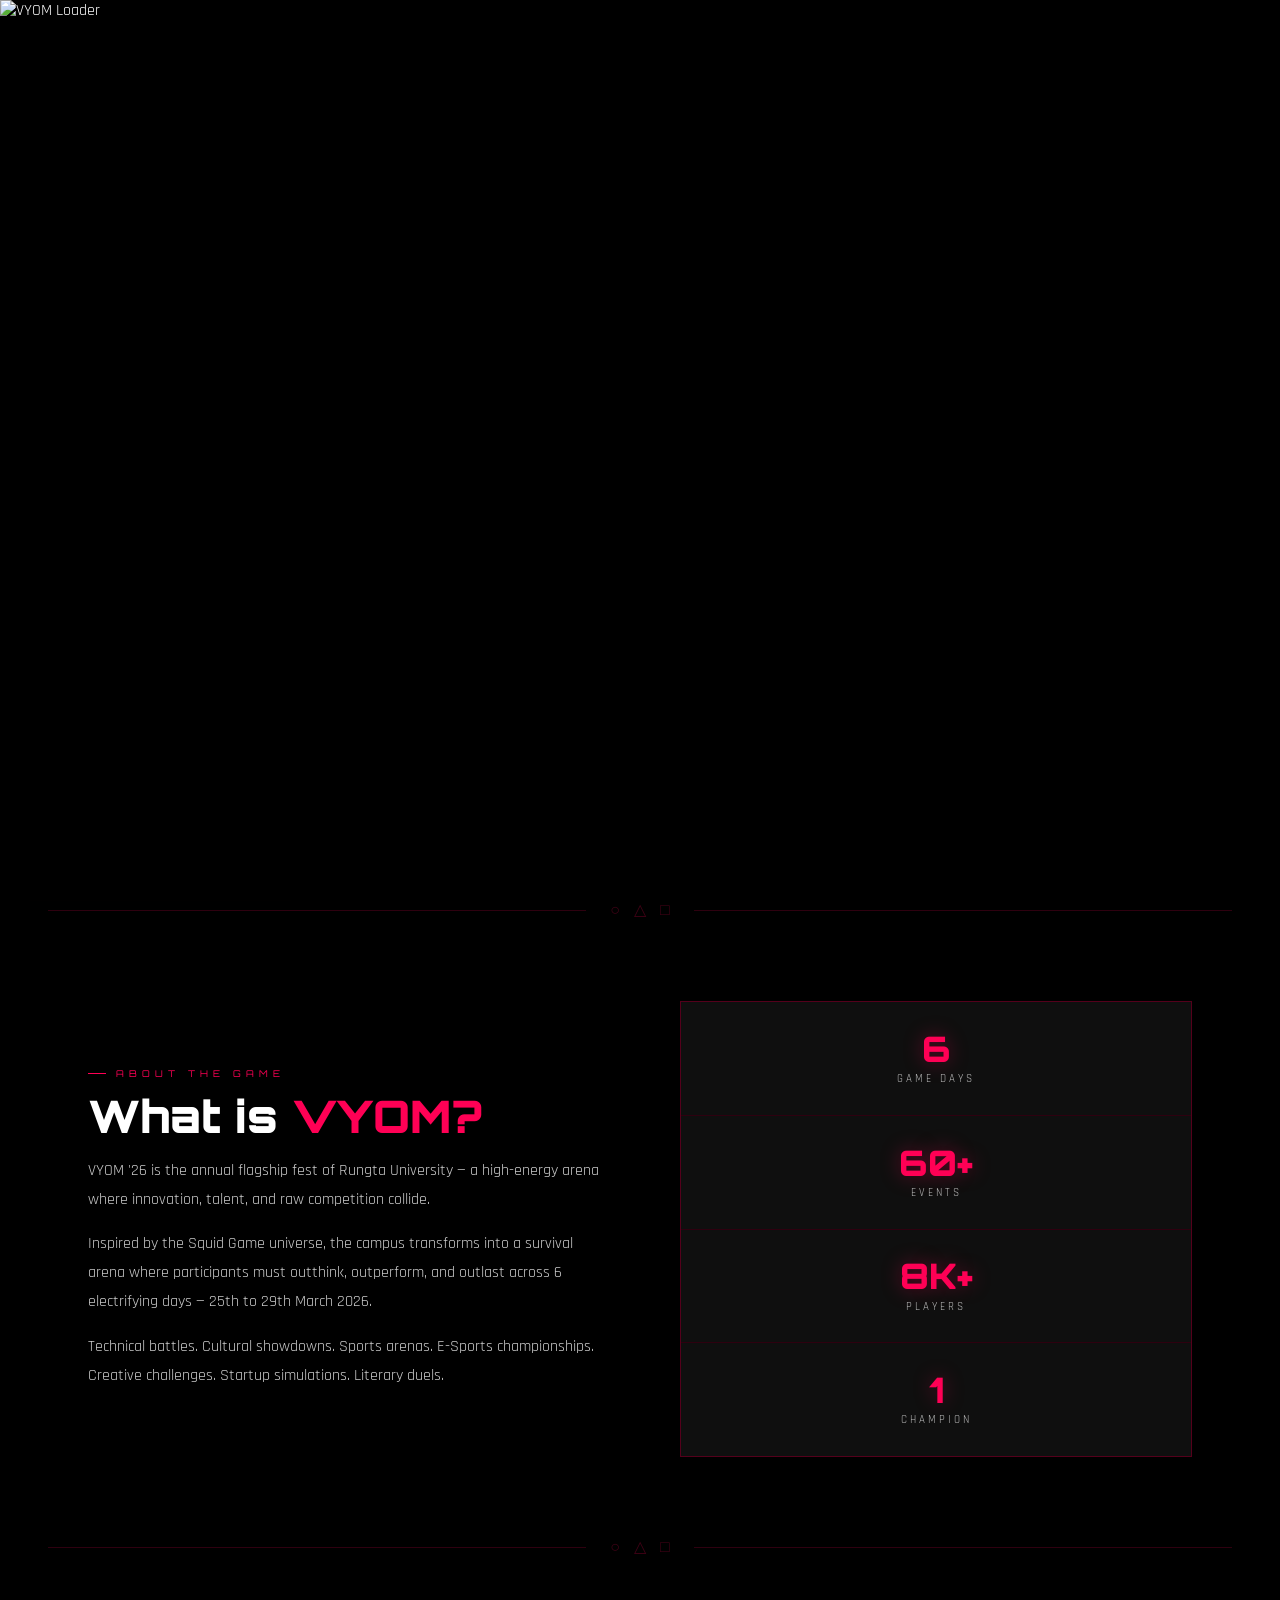
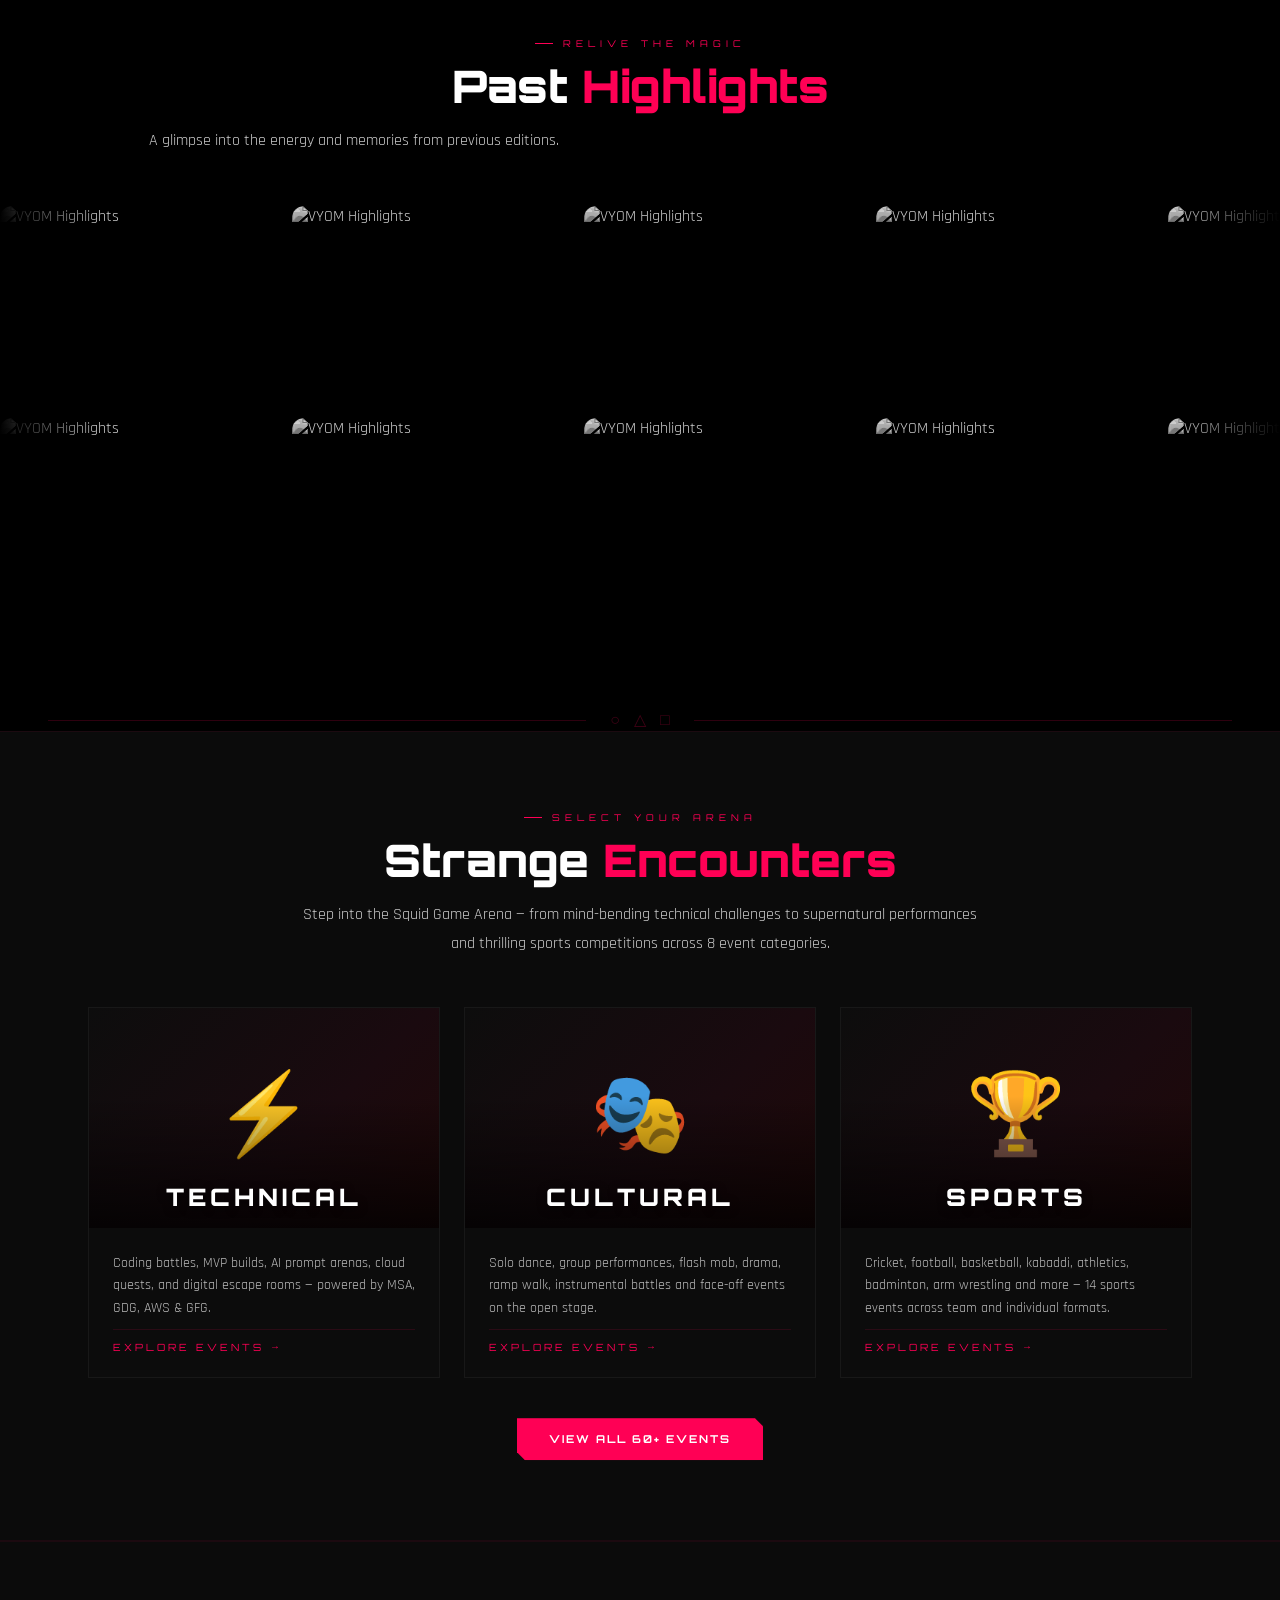
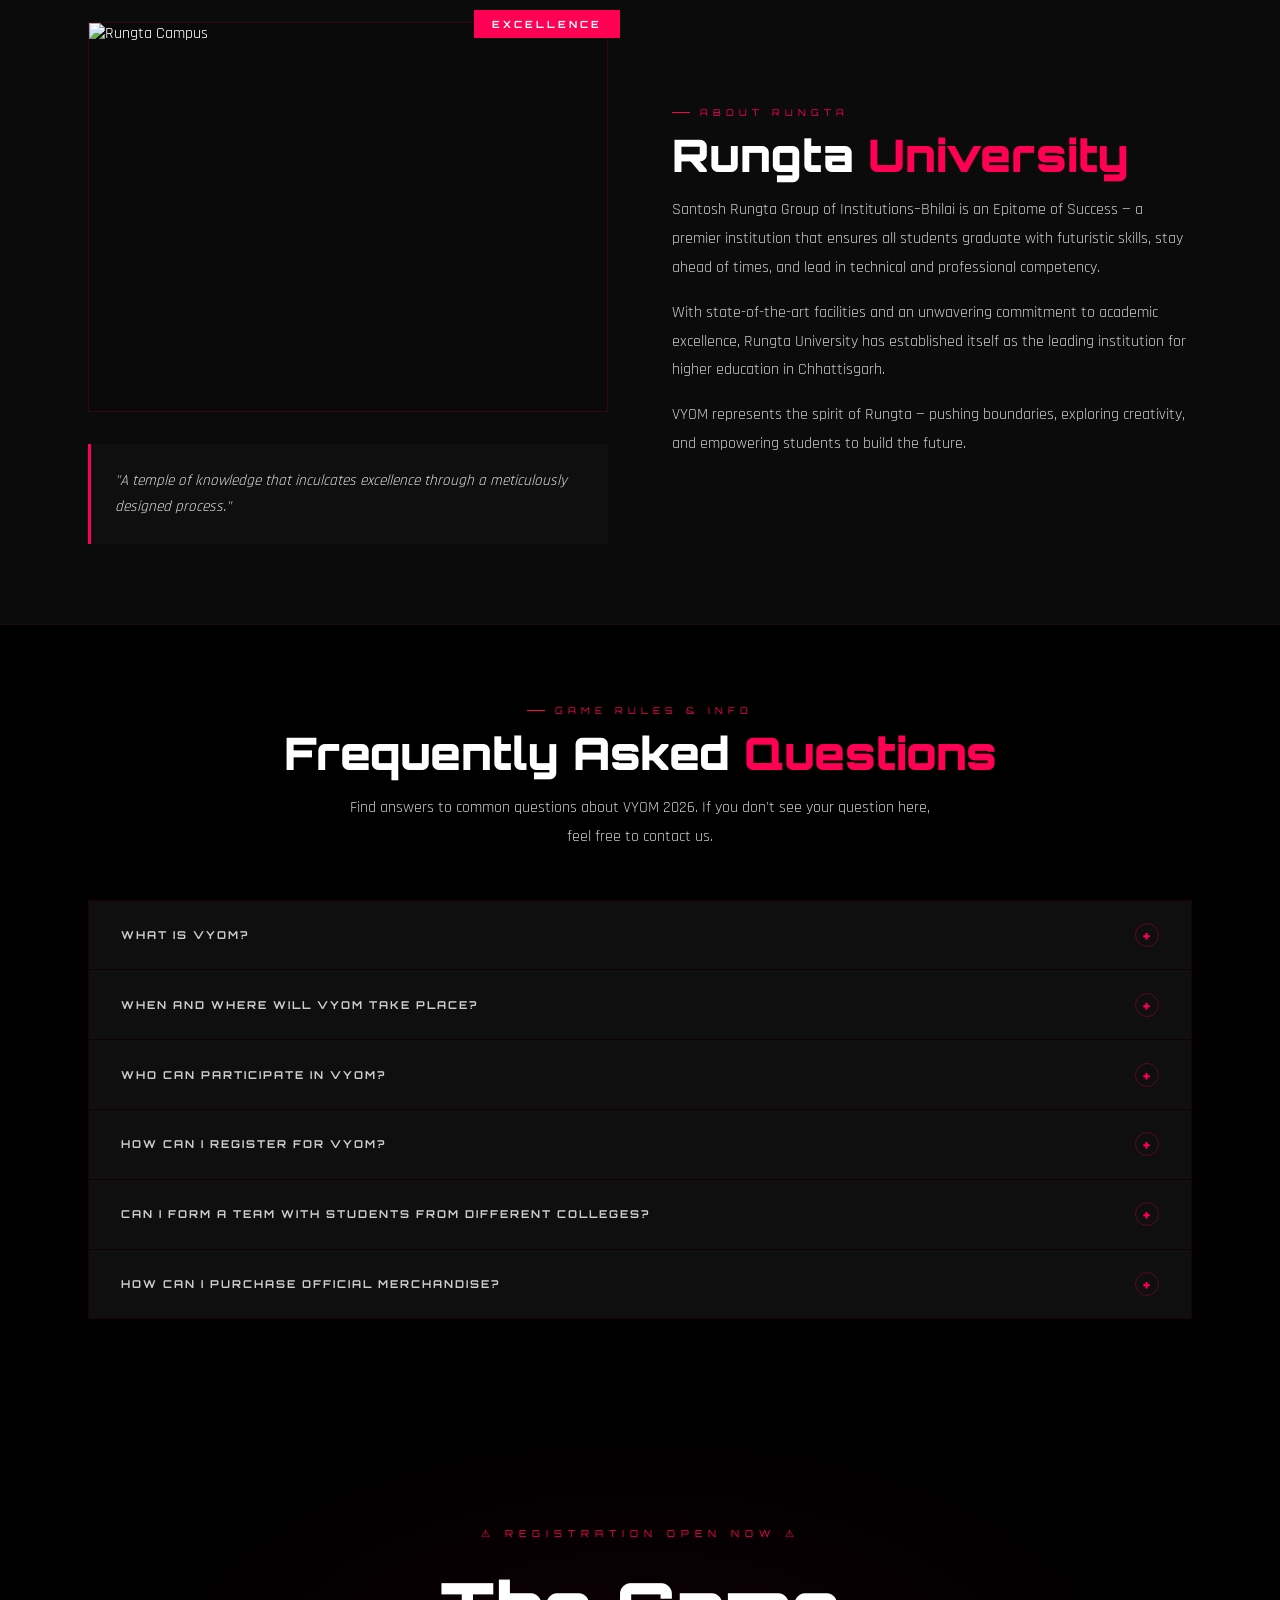
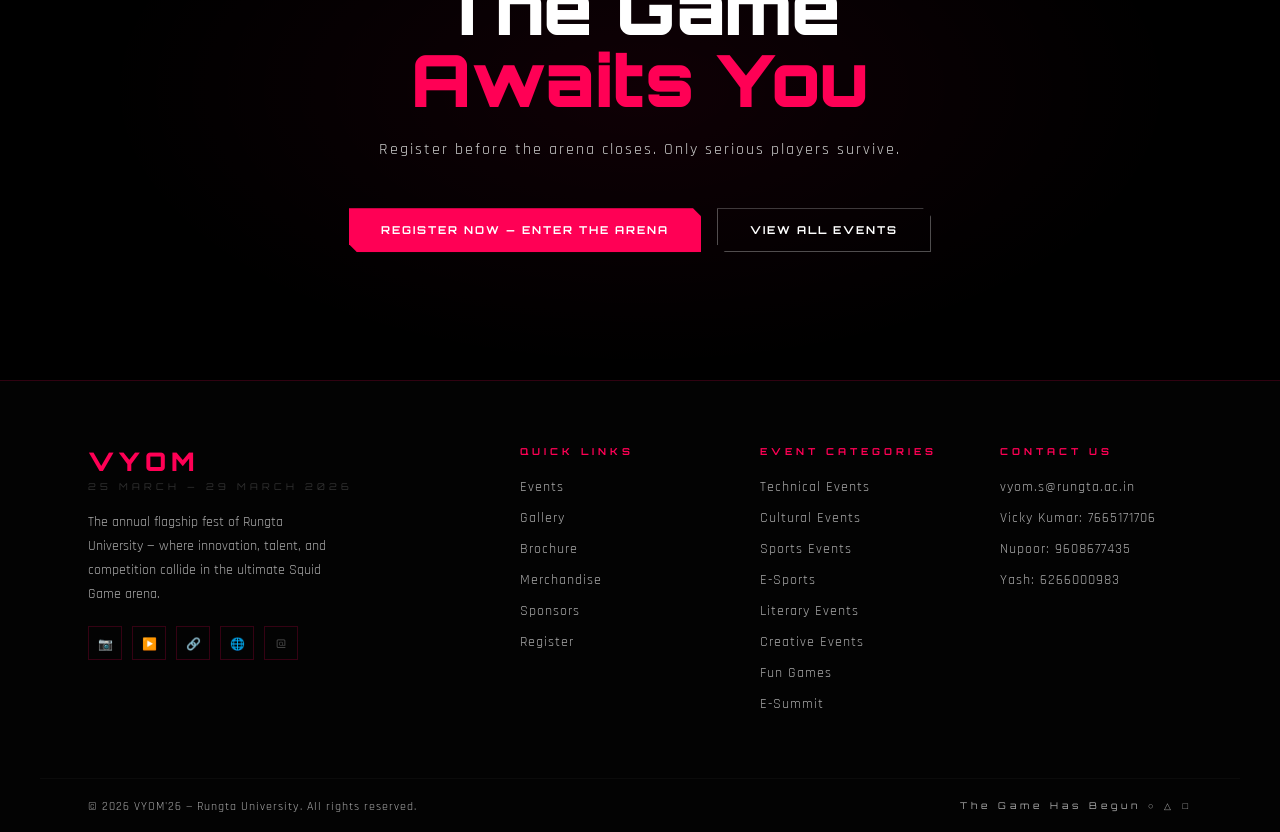
==== commit a2986a4b: "Update index.html" ====
--- a/index.html
+++ b/index.html
@@ -404,9 +404,9 @@
       <h5>Contact Us</h5>
       <ul>
         <li><a href="mailto:vyom.s@rungta.ac.in">vyom.s@rungta.ac.in</a></li>
-        <li><a href="tel:9798274596">Vipul: 9798274596</a></li>
-        <li><a href="tel:8253075416">Praveen: 8253075416</a></li>
-        <li><a href="tel:9234578690">Aditya: 9234578690</a></li>
+        <li><a href="tel:7665171706">Vicky Kumar: 7665171706</a></li>
+        <li><a href="tel:9608677435">Nupoor: 9608677435</a></li>
+        <li><a href="tel:6266000983">Yash: 6266000983</a></li>
       </ul>
     </div>
   </div>
